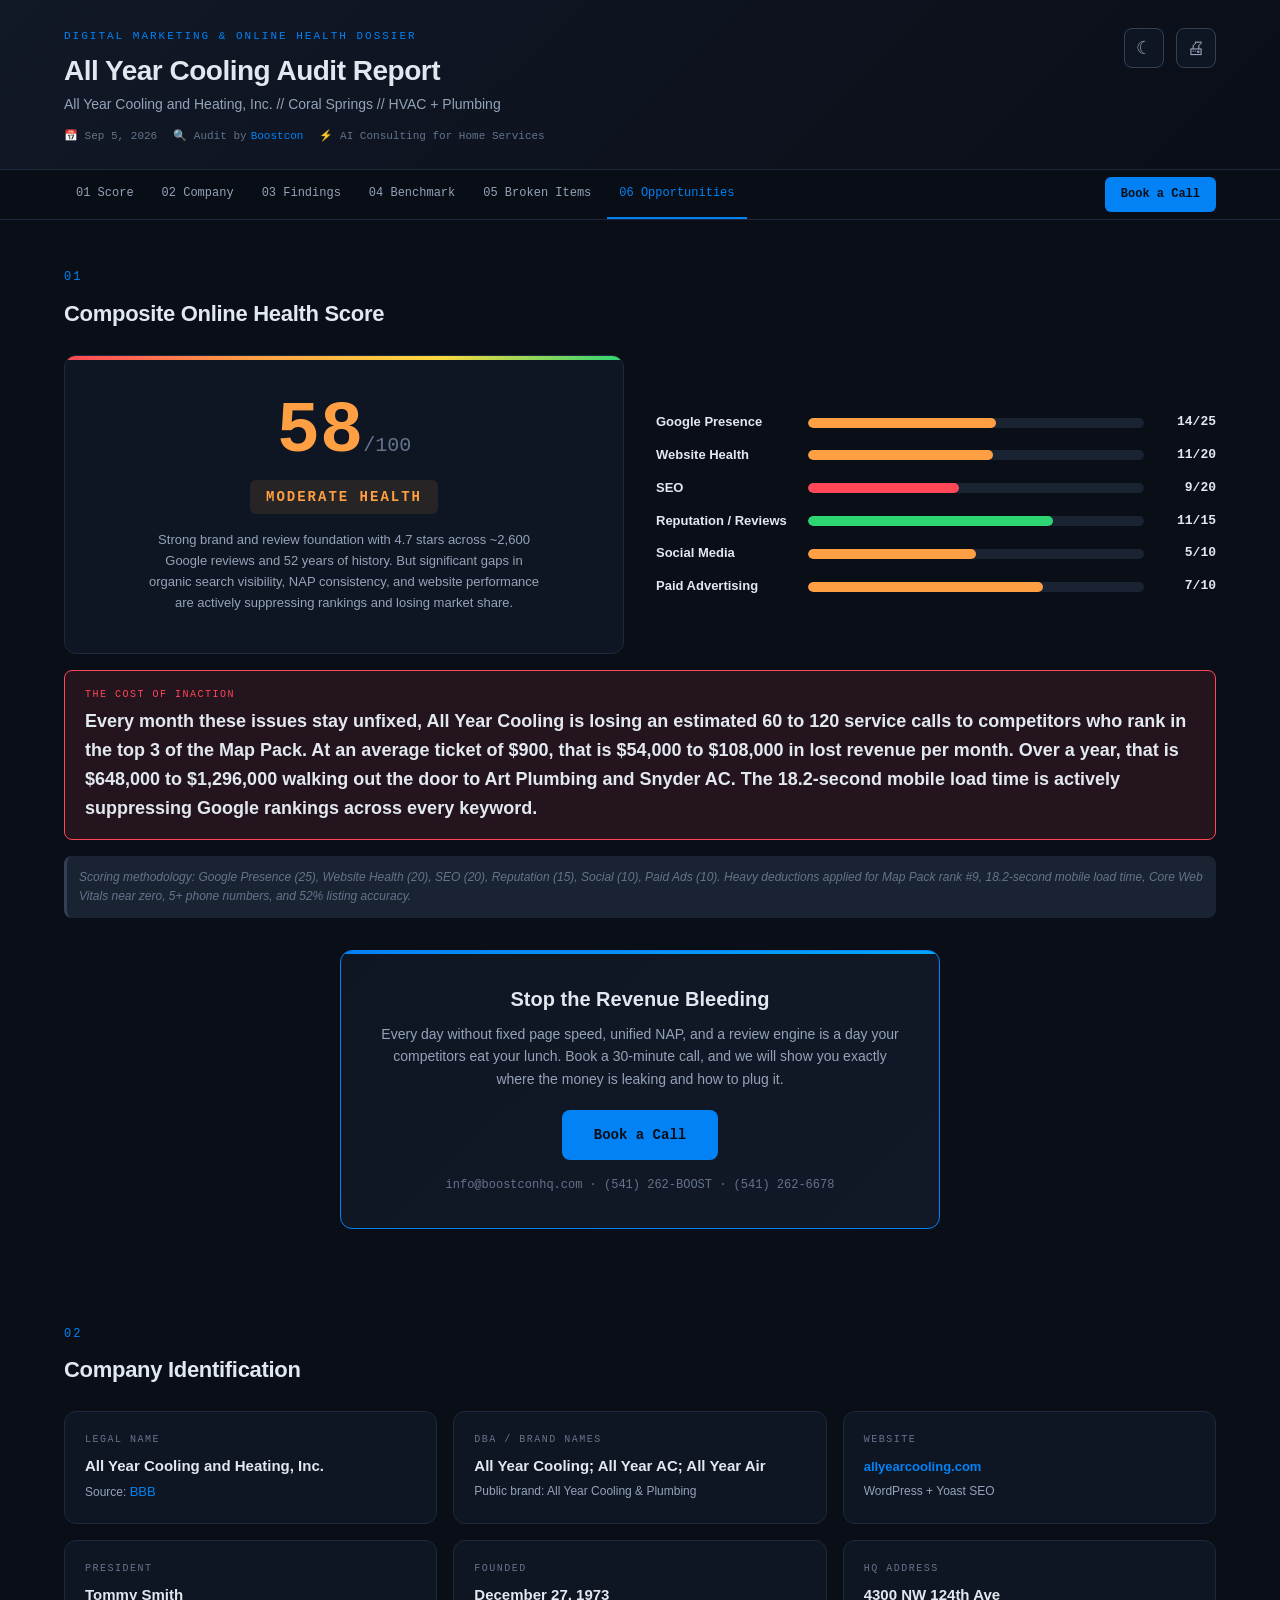
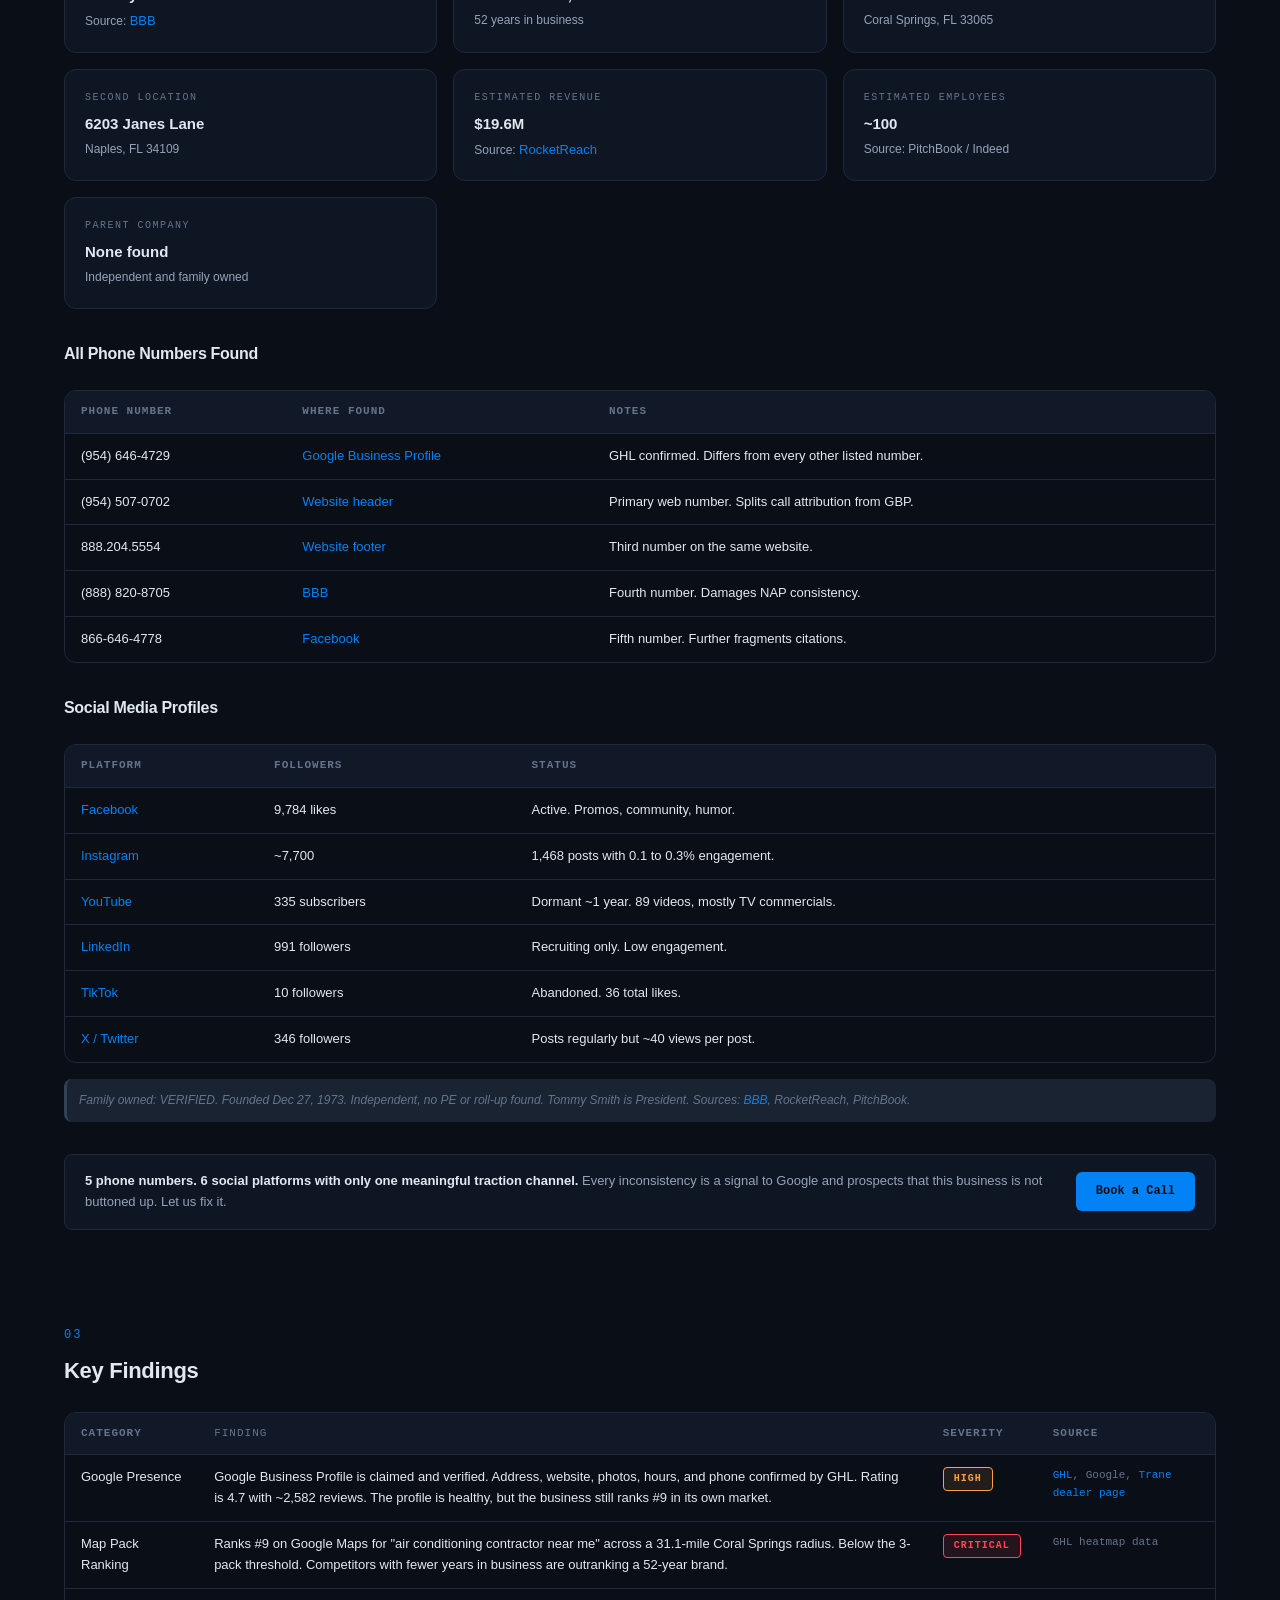
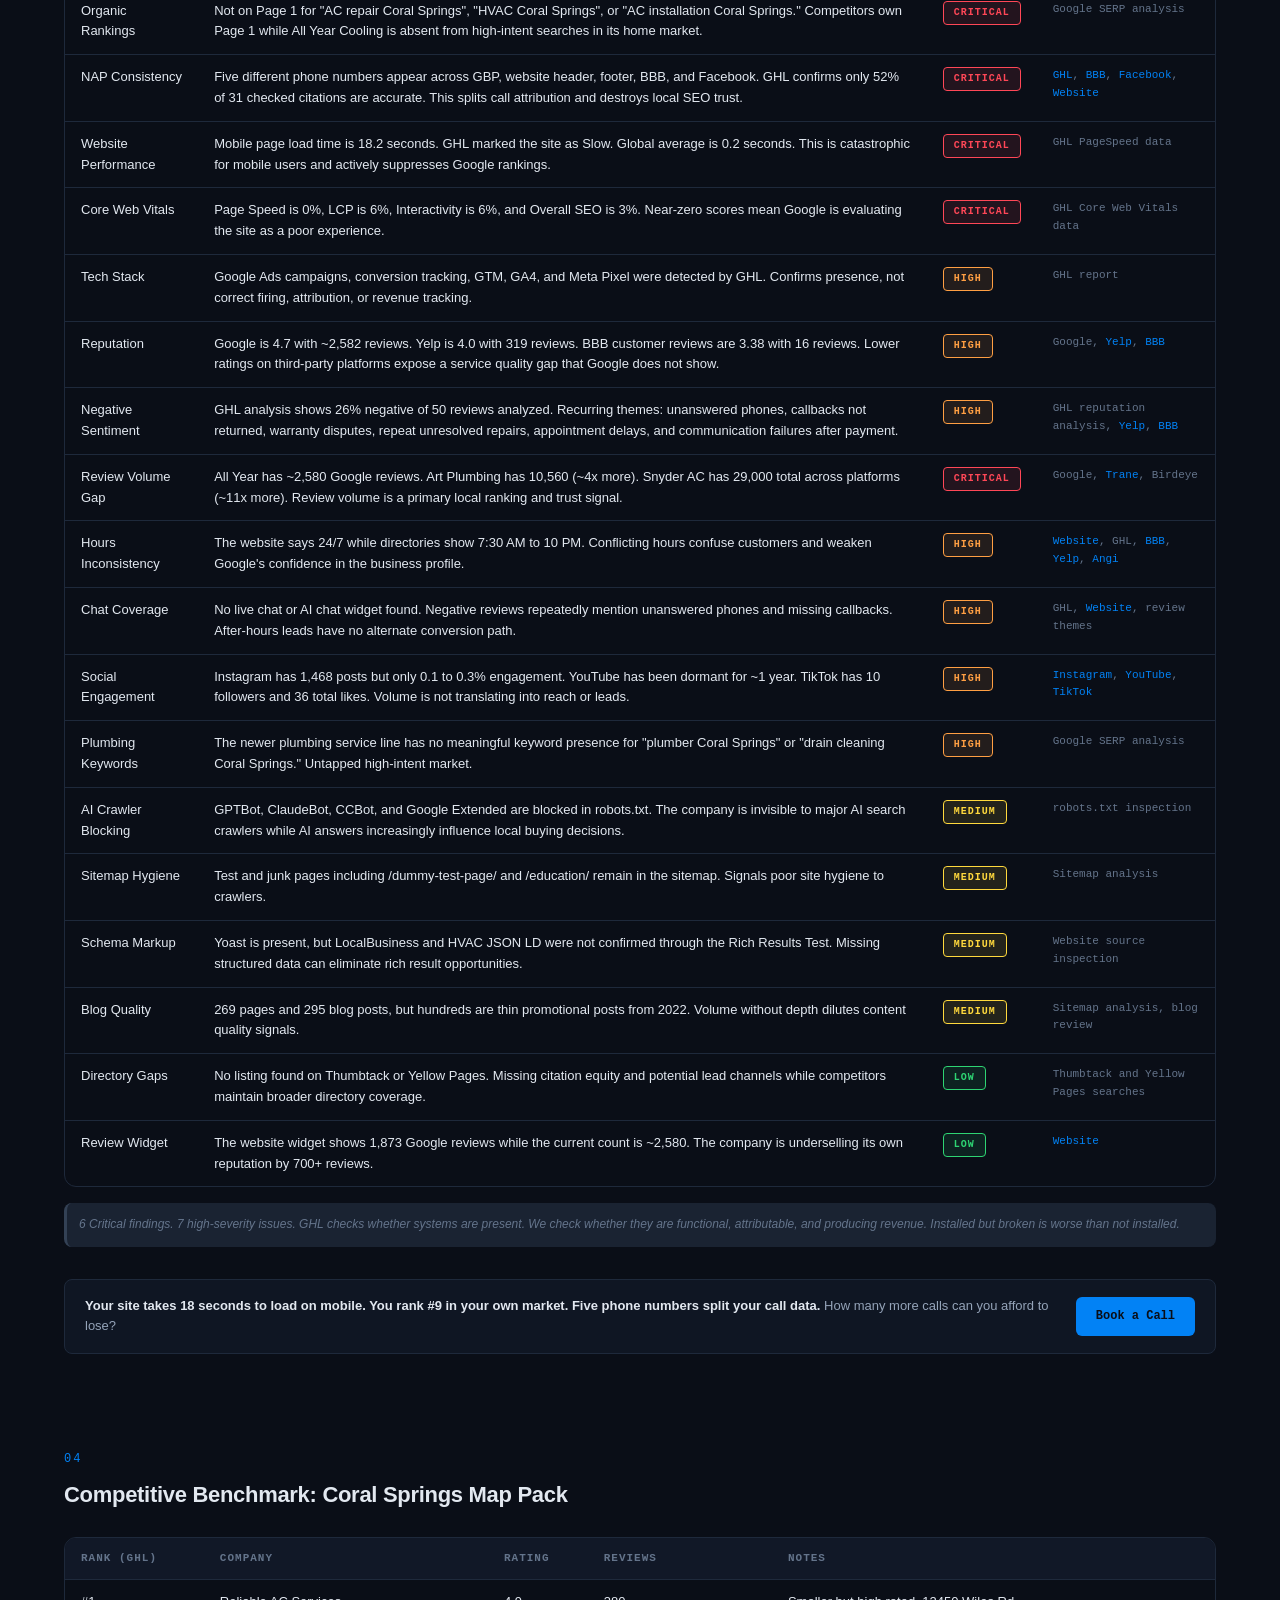
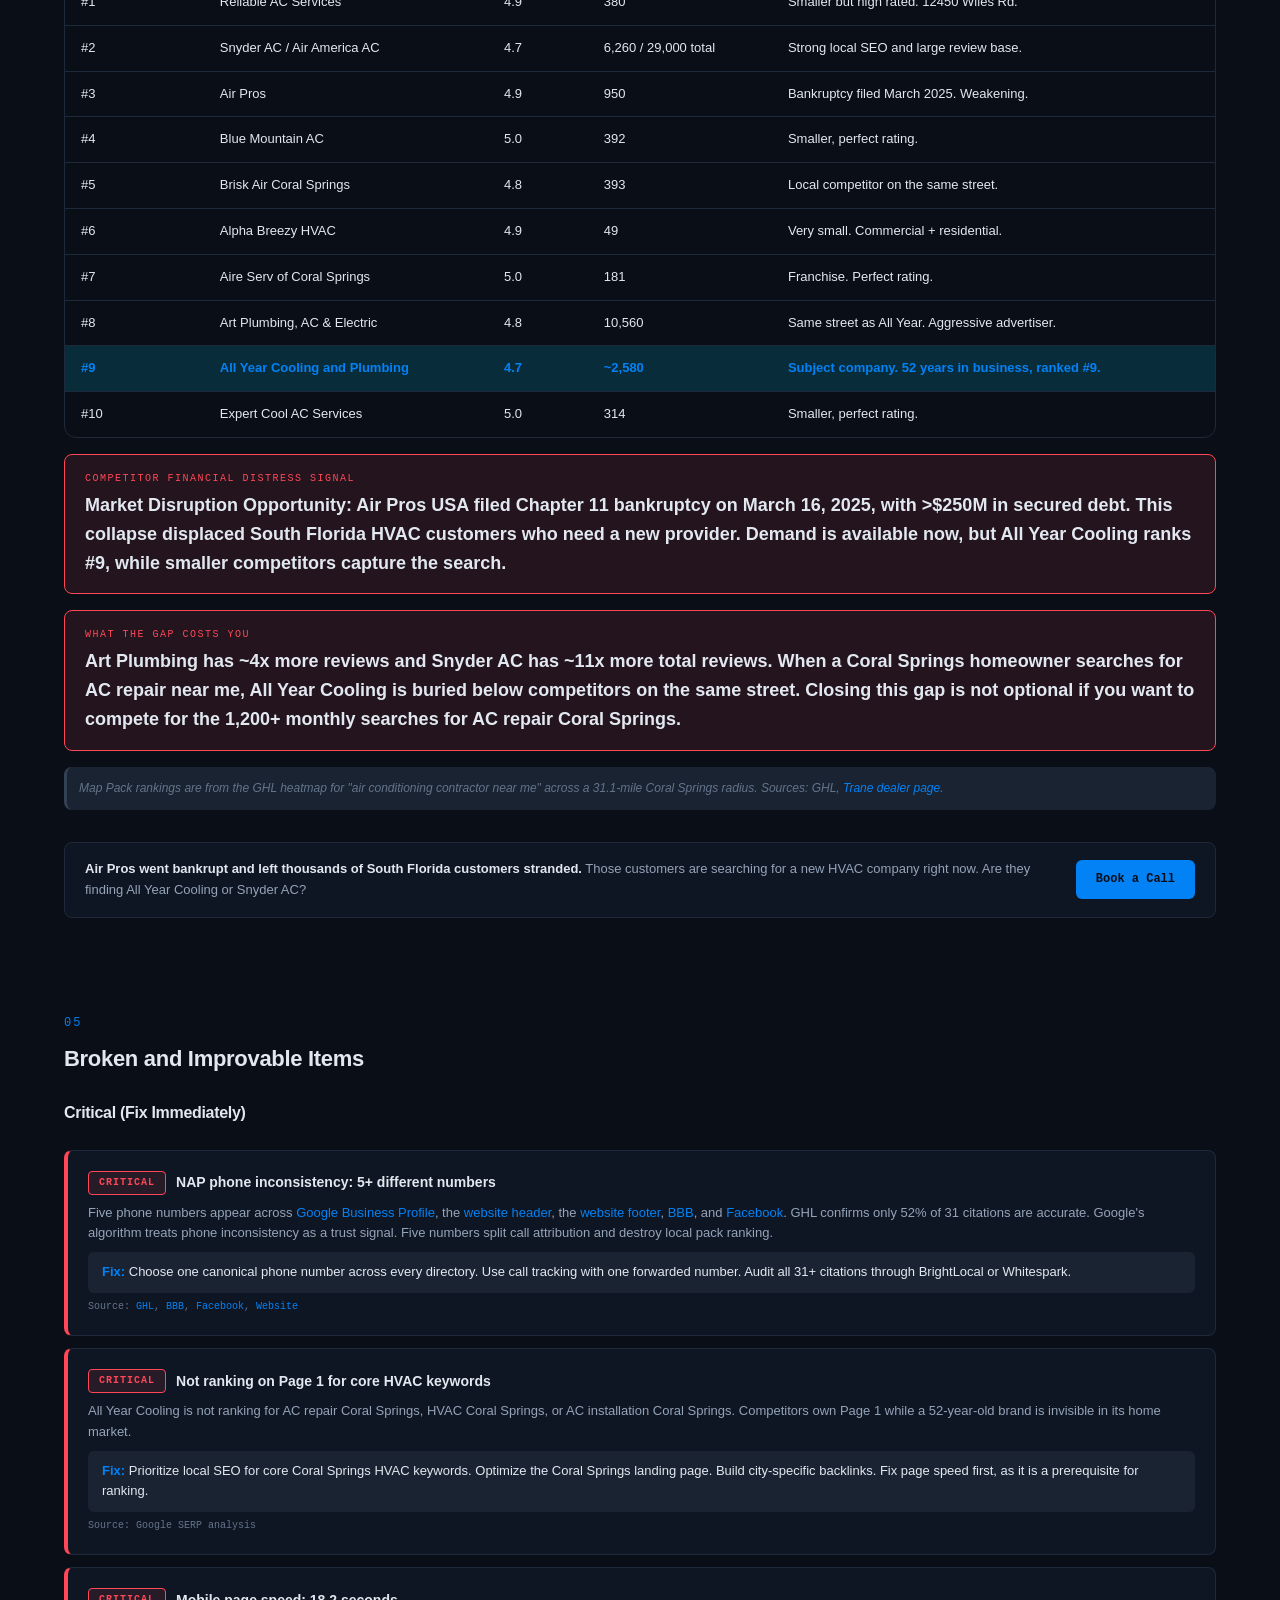
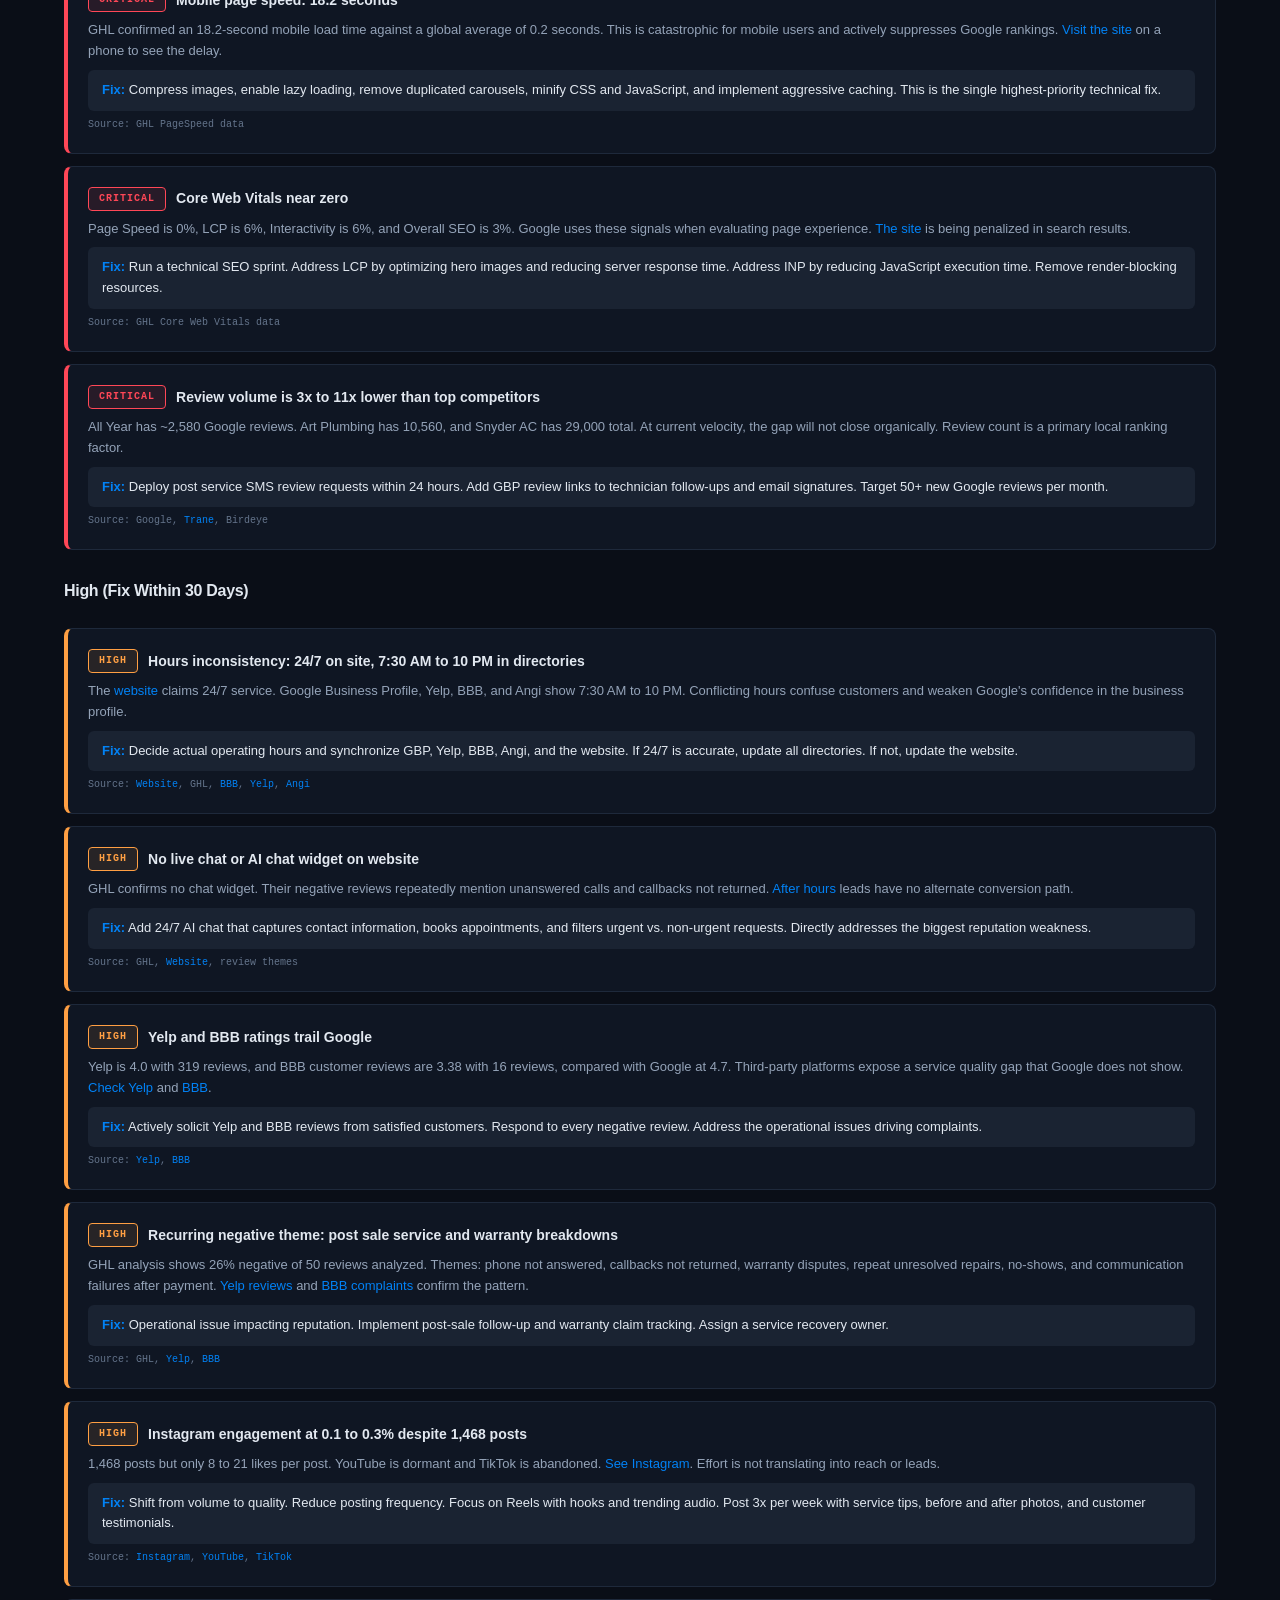
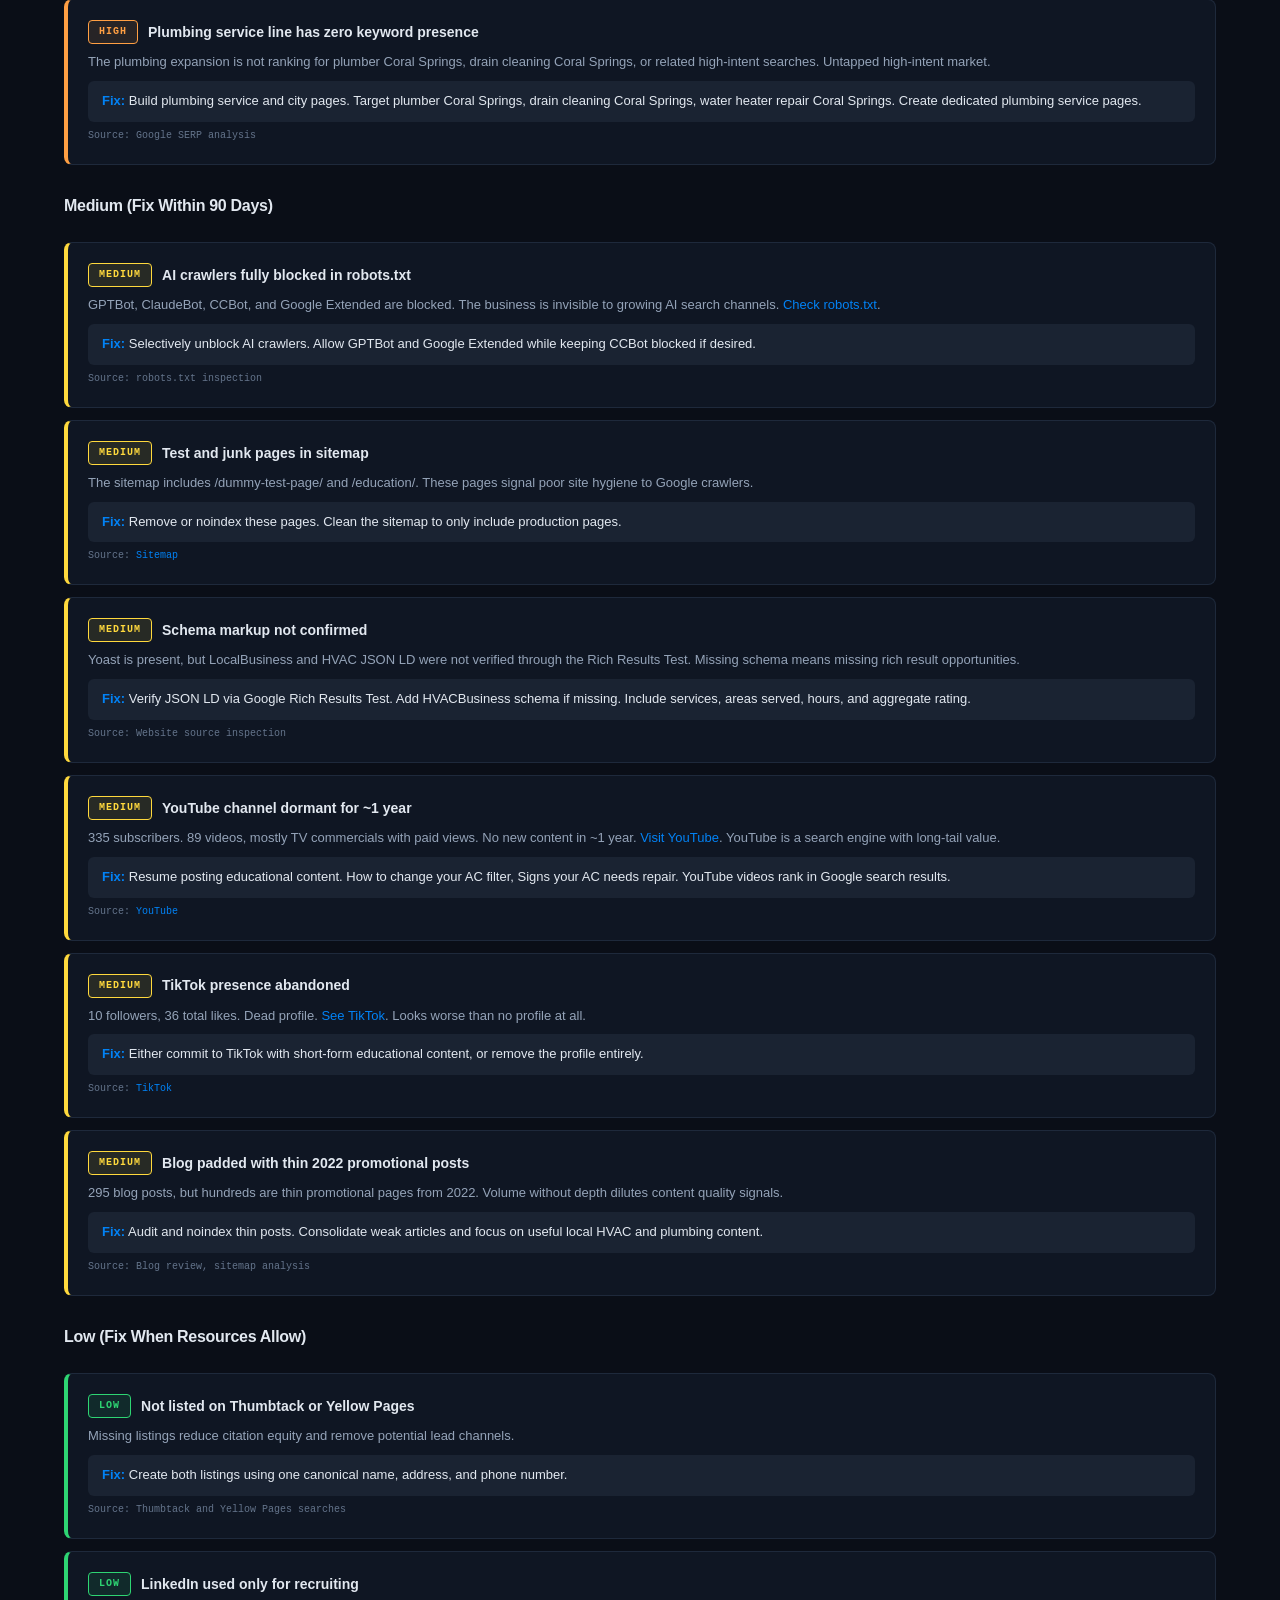
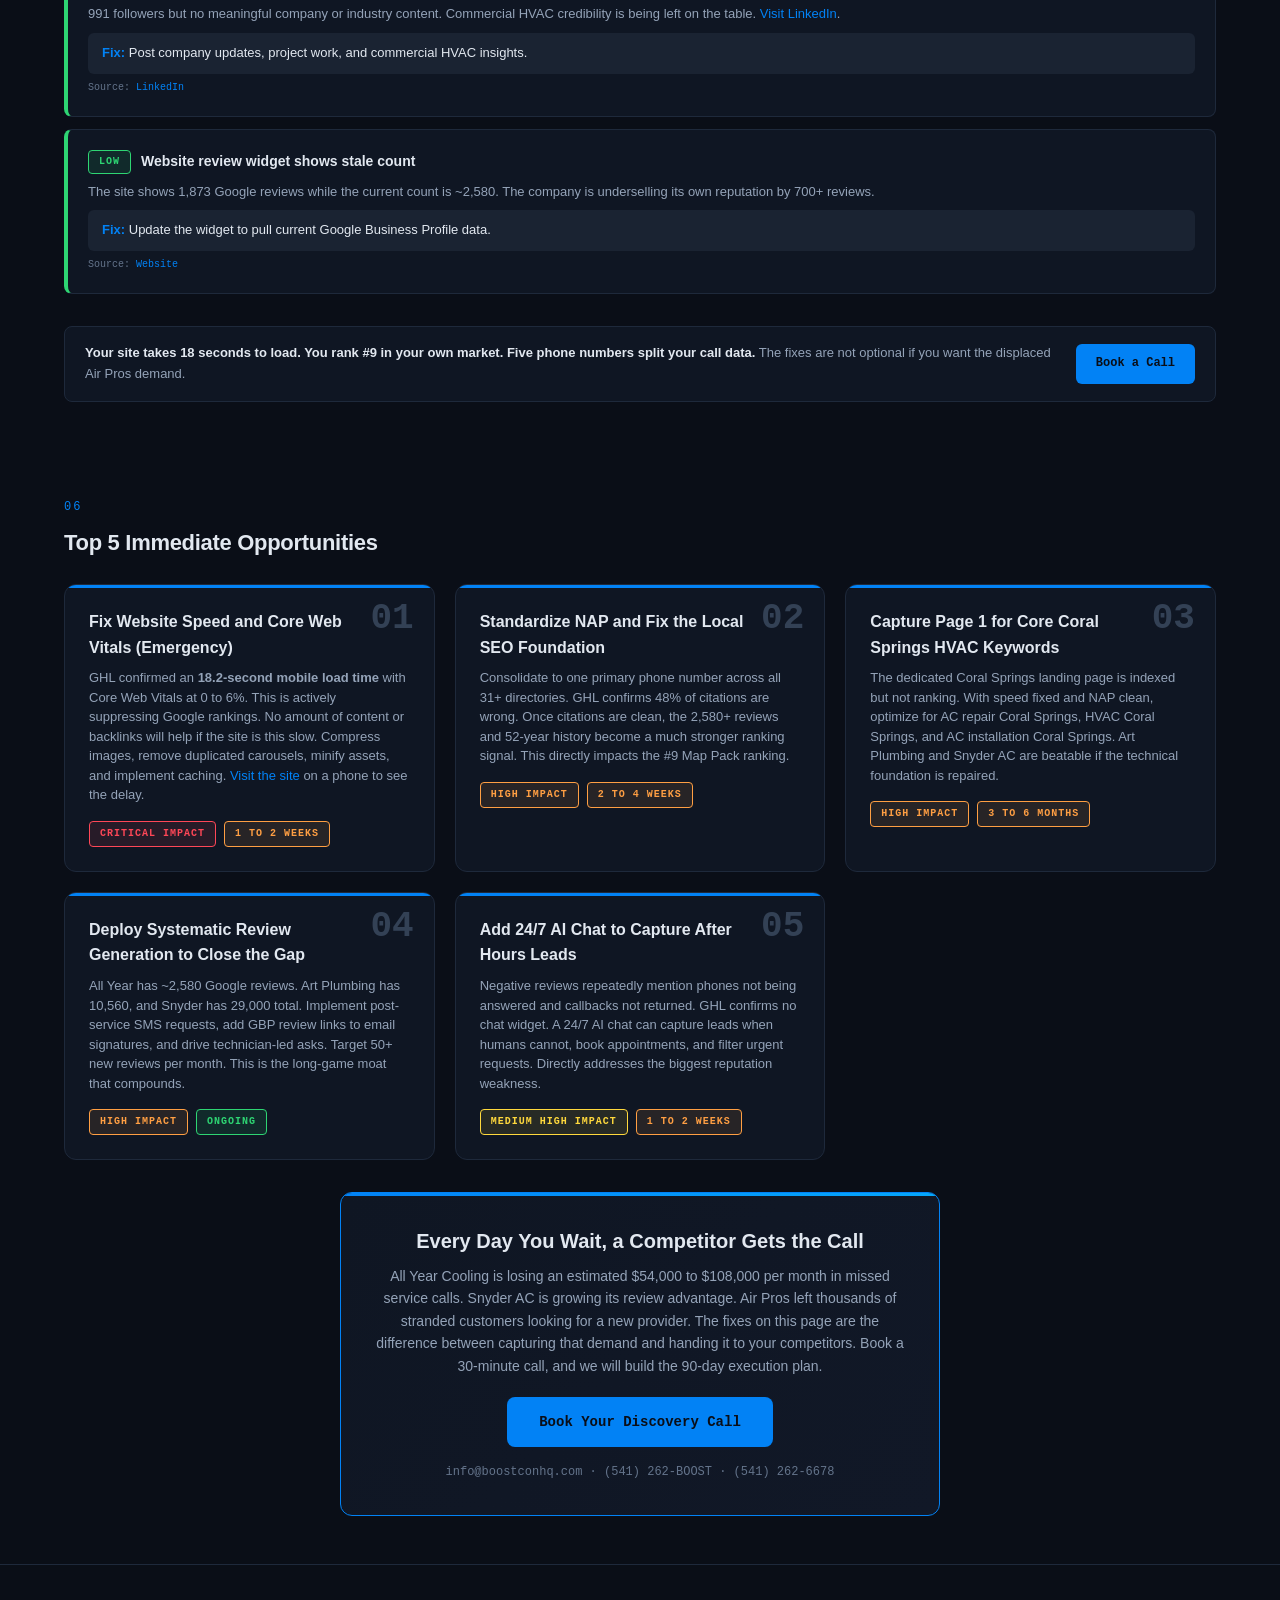
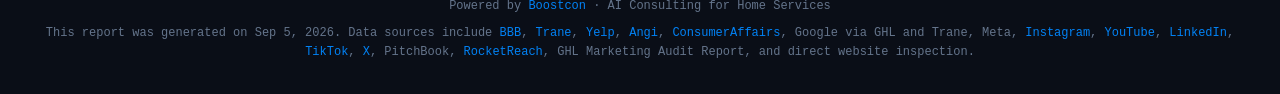
==== allyear/index.html @ 2305e215 "Update index.html" ====
<!DOCTYPE html>
<html lang="en" data-theme="dark">
<head>
<meta charset="UTF-8">
<meta name="viewport" content="width=device-width, initial-scale=1.0">
<title>All Year Cooling Audit Report | Boostcon</title>
<style>
*,*::before,*::after{box-sizing:border-box;margin:0;padding:0}
:root{--mono:'SF Mono','Fira Code','Fira Mono','Roboto Mono',ui-monospace,monospace;--sans:-apple-system,BlinkMacSystemFont,'Segoe UI',Helvetica,Arial,sans-serif;--radius:12px;--transition:0.3s cubic-bezier(0.4,0,0.2,1);}
[data-theme="dark"]{--bg:#0a0e17;--bg2:#111827;--bg3:#1a2332;--text:#e2e8f0;--text2:#94a3b8;--text3:#64748b;--accent:#0282f5;--accent2:#05a7fc;--accent-glow:rgba(0,212,255,0.15);--border:#1e293b;--border2:#334155;--card:#0f1623;--card-hover:#162236;--crit:#ff4757;--high:#ff9f43;--med:#ffd93d;--low:#2ed573;--crit-bg:rgba(255,71,87,0.1);--high-bg:rgba(255,159,67,0.1);--med-bg:rgba(255,217,61,0.1);--low-bg:rgba(46,213,115,0.1);--score:#ff9f43;--score-bg:rgba(255,159,67,0.1);--nav-bg:rgba(10,14,23,0.95);--shadow:0 4px 24px rgba(0,0,0,0.4);}
[data-theme="light"]{--bg:#f8fafc;--bg2:#ffffff;--bg3:#f1f5f9;--text:#1e293b;--text2:#64748b;--text3:#94a3b8;--accent:#0284c7;--accent2:#0ea5e9;--accent-glow:rgba(2,132,199,0.1);--border:#e2e8f0;--border2:#cbd5e1;--card:#ffffff;--card-hover:#f8fafc;--crit:#e11d48;--high:#ea580c;--med:#ca8a04;--low:#16a34a;--crit-bg:rgba(225,29,72,0.08);--high-bg:rgba(234,88,12,0.08);--med-bg:rgba(202,138,4,0.08);--low-bg:rgba(22,163,74,0.08);--score:#ea580c;--score-bg:rgba(234,88,12,0.08);--nav-bg:rgba(248,250,252,0.95);--shadow:0 4px 24px rgba(0,0,0,0.08);}
html{scroll-behavior:smooth;scroll-padding-top:70px}
body{font-family:var(--sans);background:var(--bg);color:var(--text);line-height:1.6;transition:background var(--transition),color var(--transition)}
a{color:var(--accent);text-decoration:none}a:hover{text-decoration:underline}
a[target="_blank"]{position:relative}

.header{background:linear-gradient(135deg,var(--bg2),var(--bg));border-bottom:1px solid var(--border);padding:0;position:relative;overflow:hidden}
.header-inner{max-width:1200px;margin:0 auto;padding:28px 24px 0;display:flex;justify-content:space-between;align-items:flex-start;gap:20px}
.header-left{flex:1;min-width:0}
.header-tag{font-family:var(--mono);font-size:11px;color:var(--accent);letter-spacing:2px;text-transform:uppercase;margin-bottom:8px}
.header-title{font-size:28px;font-weight:700;letter-spacing:-0.5px;line-height:1.2}
.header-sub{font-size:14px;color:var(--text2);margin-top:6px}
.header-right{display:flex;align-items:center;gap:12px;flex-shrink:0}
.icon-btn{background:var(--card);border:1px solid var(--border2);border-radius:8px;width:40px;height:40px;display:flex;align-items:center;justify-content:center;cursor:pointer;color:var(--text2);font-size:18px;transition:all var(--transition);flex-shrink:0}
.icon-btn:hover{background:var(--card-hover);color:var(--accent);border-color:var(--accent)}
.header-meta{max-width:1200px;margin:0 auto;padding:12px 24px 24px;font-family:var(--mono);font-size:11px;color:var(--text3);display:flex;gap:16px;flex-wrap:wrap}
.header-meta span{display:flex;align-items:center;gap:4px}
.nav{position:sticky;top:0;z-index:100;background:var(--nav-bg);backdrop-filter:blur(12px);border-bottom:1px solid var(--border)}
.nav-inner{max-width:1200px;margin:0 auto;display:flex;align-items:center;gap:4px;padding:0 24px;overflow-x:auto;scrollbar-width:none}
.nav-inner::-webkit-scrollbar{display:none}
.nav-link{font-family:var(--mono);font-size:12px;color:var(--text2);padding:14px 12px;white-space:nowrap;border-bottom:2px solid transparent;transition:all var(--transition)}
.nav-link:hover,.nav-link.active{color:var(--accent);text-decoration:none;border-bottom-color:var(--accent)}
.nav-cta{margin-left:auto;background:var(--accent);color:var(--bg);font-family:var(--mono);font-size:12px;font-weight:700;padding:8px 16px;border-radius:6px;white-space:nowrap;transition:all var(--transition)}
.nav-cta:hover{opacity:0.85;text-decoration:none;color:var(--bg)}
.hamburger{display:none;background:none;border:none;color:var(--text2);font-size:22px;cursor:pointer;padding:14px 16px;position:sticky;top:0;z-index:101}
.mobile-menu{display:none;position:absolute;top:100%;left:0;right:0;background:var(--nav-bg);backdrop-filter:blur(12px);border-bottom:1px solid var(--border);box-shadow:var(--shadow);padding:16px 24px;z-index:99}
.mobile-menu.open{display:flex;flex-direction:column;gap:4px}
.mobile-menu .nav-link{border-bottom:none;padding:12px 0;font-size:14px}.mobile-menu .nav-link.active{color:var(--accent);font-weight:600}
.mobile-menu .nav-cta{margin-left:0;margin-top:8px;text-align:center}
.section{max-width:1200px;margin:0 auto;padding:48px 24px}
.section-num{font-family:var(--mono);font-size:12px;color:var(--accent);letter-spacing:2px;text-transform:uppercase;margin-bottom:8px}
.section-title{font-size:22px;font-weight:700;margin-bottom:24px;letter-spacing:-0.3px}
.score-wrap{display:grid;grid-template-columns:1fr 1fr;gap:32px;align-items:center}
@media(max-width:768px){.score-wrap{grid-template-columns:1fr}}
.score-big{display:flex;flex-direction:column;align-items:center;justify-content:center;text-align:center;background:var(--card);border:1px solid var(--border);border-radius:var(--radius);padding:40px 24px;position:relative;overflow:hidden}
.score-big::before{content:'';position:absolute;top:0;left:0;right:0;height:4px;background:linear-gradient(90deg,var(--crit),var(--high),var(--med),var(--low))}
.score-number{font-family:var(--mono);font-size:72px;font-weight:800;line-height:1;color:var(--score)}
.score-out-of{font-family:var(--mono);font-size:20px;color:var(--text3)}
.score-verdict{font-family:var(--mono);font-size:14px;font-weight:700;text-transform:uppercase;letter-spacing:2px;color:var(--score);margin-top:12px;padding:6px 16px;background:var(--score-bg);border-radius:6px}
.score-desc{font-size:13px;color:var(--text2);margin-top:16px;max-width:400px}
.score-breakdown{display:flex;flex-direction:column;gap:12px}
.score-row{display:flex;align-items:center;gap:12px}
.score-label{font-size:13px;font-weight:600;min-width:140px}
.score-bar-wrap{flex:1;height:10px;background:var(--bg3);border-radius:5px;overflow:hidden;position:relative}
.score-bar{height:100%;border-radius:5px;transition:width 1s cubic-bezier(0.4,0,0.2,1)}
.score-val{font-family:var(--mono);font-size:13px;font-weight:700;min-width:60px;text-align:right}
.cards-grid{display:grid;grid-template-columns:repeat(auto-fill,minmax(280px,1fr));gap:16px}
.data-card{background:var(--card);border:1px solid var(--border);border-radius:var(--radius);padding:20px;transition:all var(--transition)}
.data-card:hover{border-color:var(--border2);background:var(--card-hover)}
.data-card-label{font-family:var(--mono);font-size:10px;color:var(--text3);text-transform:uppercase;letter-spacing:1.5px;margin-bottom:6px}
.data-card-value{font-size:15px;font-weight:600;color:var(--text)}
.data-card-sub{font-size:12px;color:var(--text2);margin-top:4px}
.data-card a{font-size:13px;word-break:break-all}
.table-wrap{overflow-x:auto;border-radius:var(--radius);border:1px solid var(--border)}
table{width:100%;border-collapse:collapse;font-size:13px}
th{background:var(--bg2);font-family:var(--mono);font-size:11px;text-transform:uppercase;letter-spacing:1px;color:var(--text3);text-align:left;padding:12px 16px;border-bottom:1px solid var(--border)}
td{padding:12px 16px;border-bottom:1px solid var(--border);color:var(--text);vertical-align:top}
tr:last-child td{border-bottom:none}tr:hover td{background:var(--card)}
.finding-text{font-weight:500}.finding-source{font-family:var(--mono);font-size:11px;color:var(--text3)}
.badge{font-family:var(--mono);font-size:10px;font-weight:700;text-transform:uppercase;letter-spacing:1px;padding:3px 10px;border-radius:4px;display:inline-block;white-space:nowrap}
.badge-crit{background:var(--crit-bg);color:var(--crit);border:1px solid var(--crit)}
.badge-high{background:var(--high-bg);color:var(--high);border:1px solid var(--high)}
.badge-med{background:var(--med-bg);color:var(--med);border:1px solid var(--med)}
.badge-low{background:var(--low-bg);color:var(--low);border:1px solid var(--low)}
.finding-item{background:var(--card);border:1px solid var(--border);border-left:4px solid var(--border2);border-radius:8px;padding:20px;margin-bottom:12px;transition:all var(--transition)}
.finding-item.crit{border-left-color:var(--crit)}.finding-item.high{border-left-color:var(--high)}
.finding-item.med{border-left-color:var(--med)}.finding-item.low{border-left-color:var(--low)}
.finding-item:hover{background:var(--card-hover)}
.finding-head{display:flex;align-items:center;gap:10px;margin-bottom:8px;flex-wrap:wrap}
.finding-title{font-weight:600;font-size:14px}
.finding-detail{font-size:13px;color:var(--text2);margin-bottom:8px}
.finding-fix{font-size:13px;color:var(--text);background:var(--bg3);border-radius:6px;padding:10px 14px;margin-top:8px}
.finding-fix strong{color:var(--accent)}
.finding-src{font-family:var(--mono);font-size:10px;color:var(--text3);margin-top:6px}
.opp-grid{display:grid;grid-template-columns:repeat(auto-fill,minmax(340px,1fr));gap:20px}
.opp-card{background:var(--card);border:1px solid var(--border);border-radius:var(--radius);padding:24px;position:relative;overflow:hidden;transition:all var(--transition)}
.opp-card:hover{border-color:var(--accent);box-shadow:0 0 24px var(--accent-glow)}
.opp-card::before{content:'';position:absolute;top:0;left:0;right:0;height:3px;background:var(--accent)}
.opp-rank{position:absolute;top:16px;right:20px;font-family:var(--mono);font-size:36px;font-weight:800;color:var(--border2);line-height:1}
.opp-title{font-size:16px;font-weight:700;margin-bottom:8px;padding-right:40px}
.opp-desc{font-size:13px;color:var(--text2);margin-bottom:16px;line-height:1.5}
.opp-meta{display:flex;gap:8px;flex-wrap:wrap}
.opp-tag{font-family:var(--mono);font-size:10px;font-weight:700;text-transform:uppercase;letter-spacing:1px;padding:4px 10px;border-radius:4px}
.cta-large{background:linear-gradient(135deg,var(--card),var(--bg2));border:1px solid var(--accent);border-radius:var(--radius);padding:32px;margin:0 auto;max-width:600px;text-align:center;position:relative;overflow:hidden}
.cta-large::before{content:'';position:absolute;top:0;left:0;right:0;height:3px;background:linear-gradient(90deg,var(--accent),var(--accent2))}
.cta-title{font-size:20px;font-weight:700;margin-bottom:8px}
.cta-desc{font-size:14px;color:var(--text2);margin-bottom:20px}
.cta-btn{display:inline-block;background:var(--accent);color:var(--bg);font-family:var(--mono);font-size:14px;font-weight:700;padding:14px 32px;border-radius:8px;text-decoration:none;transition:all var(--transition)}
.cta-btn:hover{opacity:0.85;text-decoration:none;color:var(--bg)}
.cta-contact{font-family:var(--mono);font-size:12px;color:var(--text3);margin-top:16px}
.cta-small{background:var(--card);border:1px solid var(--border);border-radius:8px;padding:16px 20px;margin-top:32px;display:flex;align-items:center;justify-content:space-between;gap:16px;flex-wrap:wrap}
.cta-small-text{font-size:13px;color:var(--text2);flex:1;min-width:200px}
.cta-small-text strong{color:var(--text)}
.cta-small-btn{font-family:var(--mono);font-size:12px;font-weight:700;background:var(--accent);color:var(--bg);padding:10px 20px;border-radius:6px;text-decoration:none;white-space:nowrap;transition:all var(--transition)}
.cta-small-btn:hover{opacity:0.85;text-decoration:none;color:var(--bg)}
.footer{border-top:1px solid var(--border);padding:32px 24px;text-align:center}
.footer-text{font-family:var(--mono);font-size:12px;color:var(--text3)}
.footer-text a{color:var(--accent)}
.note{font-size:12px;color:var(--text3);font-style:italic;margin-top:16px;padding:12px;background:var(--bg3);border-radius:8px;border-left:3px solid var(--border2)}
.cost-stat{background:var(--crit-bg);border:1px solid var(--crit);border-radius:8px;padding:16px 20px;margin:16px 0}
.cost-stat-label{font-family:var(--mono);font-size:10px;color:var(--crit);text-transform:uppercase;letter-spacing:1.5px;margin-bottom:4px}
.cost-stat-value{font-size:18px;font-weight:700;color:var(--text)}
@media print{.nav,.icon-btn,.nav-cta,.cta-small,.hamburger,.mobile-menu{display:none!important}body{background:#fff;color:#000}.section{break-inside:avoid;page-break-after:auto}.data-card,.finding-item,.opp-card,.table-wrap,.cta-large{break-inside:avoid}.finding-item a[target="_blank"]::after,.finding-detail a[target="_blank"]::after,.finding-src a[target="_blank"]::after,.finding-text a[target="_blank"]::after,.finding-source a[target="_blank"]::after,.data-table td a[target="_blank"]::after{content:none}}
@media(max-width:640px){.header-inner{flex-direction:row;flex-wrap:wrap;padding:20px 16px 0}.header-right{order:0}.header-title{font-size:22px}.header-meta{padding:12px 16px 20px;font-size:10px}.section{padding:32px 16px}.hamburger{display:block}.nav-inner{display:none}.nav{position:sticky}.score-number{font-size:56px}.cta-small{flex-direction:column;text-align:center}}
</style>
</head>
<body>

<header class="header">
  <div class="header-inner">
    <div class="header-left">
      <div class="header-tag">Digital Marketing &amp; Online Health Dossier</div>
      <div class="header-title">All Year Cooling Audit Report</div>
      <div class="header-sub">All Year Cooling and Heating, Inc. // Coral Springs // HVAC + Plumbing</div>
    </div>
    <div class="header-right">
      <button class="icon-btn" id="themeToggle" title="Toggle theme">&#9790;</button>
      <button class="icon-btn" id="printBtn" title="Print report">&#128424;</button>
    </div>
  </div>
  <div class="header-meta">
    <span>&#128197; Sep 5, 2026</span>
    <span>&#128269; Audit by <a href="https://boostconhq.com/?utm_source=audit_report&utm_medium=web&utm_campaign=allyear" target="_blank">Boostcon</a></span>
    <span>&#9889; AI Consulting for Home Services</span>
  </div>
</header>

<nav class="nav" id="mainNav">
  <div class="nav-inner">
    <a href="#score" class="nav-link">01 Score</a>
    <a href="#company" class="nav-link">02 Company</a>
    <a href="#findings" class="nav-link">03 Findings</a>
    <a href="#benchmark" class="nav-link">04 Benchmark</a>
    <a href="#broken" class="nav-link">05 Broken Items</a>
    <a href="#opportunities" class="nav-link">06 Opportunities</a>
    <a href="https://www.boostconhq.com/book?utm_source=audit_report&utm_medium=web&utm_campaign=allyear" class="nav-cta" target="_blank">Book a Call</a>
  </div>
  <button class="hamburger" id="hamburger" title="Menu">&#9776;</button>
  <div class="mobile-menu" id="mobileMenu">
    <a href="#score" class="nav-link">01 Score</a>
    <a href="#company" class="nav-link">02 Company</a>
    <a href="#findings" class="nav-link">03 Findings</a>
    <a href="#benchmark" class="nav-link">04 Benchmark</a>
    <a href="#broken" class="nav-link">05 Broken Items</a>
    <a href="#opportunities" class="nav-link">06 Opportunities</a>
    <a href="https://www.boostconhq.com/book?utm_source=audit_report&utm_medium=web&utm_campaign=allyear" class="nav-cta" target="_blank">Book a Call</a>
  </div>
</nav>

<section class="section" id="score">
  <div class="section-num">01</div>
  <div class="section-title">Composite Online Health Score</div>
  <div class="score-wrap">
    <div class="score-big">
      <div><span class="score-number">58</span><span class="score-out-of">/100</span></div>
      <div class="score-verdict">Moderate Health</div>
      <div class="score-desc">Strong brand and review foundation with 4.7 stars across ~2,600 Google reviews and 52 years of history. But significant gaps in organic search visibility, NAP consistency, and website performance are actively suppressing rankings and losing market share.</div>
    </div>
    <div class="score-breakdown">
      <div class="score-row"><span class="score-label">Google Presence</span><div class="score-bar-wrap"><div class="score-bar" style="width:56%;background:var(--high)"></div></div><span class="score-val">14/25</span></div>
      <div class="score-row"><span class="score-label">Website Health</span><div class="score-bar-wrap"><div class="score-bar" style="width:55%;background:var(--high)"></div></div><span class="score-val">11/20</span></div>
      <div class="score-row"><span class="score-label">SEO</span><div class="score-bar-wrap"><div class="score-bar" style="width:45%;background:var(--crit)"></div></div><span class="score-val">9/20</span></div>
      <div class="score-row"><span class="score-label">Reputation / Reviews</span><div class="score-bar-wrap"><div class="score-bar" style="width:73%;background:var(--low)"></div></div><span class="score-val">11/15</span></div>
      <div class="score-row"><span class="score-label">Social Media</span><div class="score-bar-wrap"><div class="score-bar" style="width:50%;background:var(--high)"></div></div><span class="score-val">5/10</span></div>
      <div class="score-row"><span class="score-label">Paid Advertising</span><div class="score-bar-wrap"><div class="score-bar" style="width:70%;background:var(--high)"></div></div><span class="score-val">7/10</span></div>
    </div>
  </div>

  <div class="cost-stat">
    <div class="cost-stat-label">The Cost of Inaction</div>
    <div class="cost-stat-value">Every month these issues stay unfixed, All Year Cooling is losing an estimated 60 to 120 service calls to competitors who rank in the top 3 of the Map Pack. At an average ticket of $900, that is <strong>$54,000 to $108,000 in lost revenue per month</strong>. Over a year, that is <strong>$648,000 to $1,296,000 walking out the door</strong> to Art Plumbing and Snyder AC. The 18.2-second mobile load time is actively suppressing Google rankings across every keyword.</div>
  </div>

  <div class="note">Scoring methodology: Google Presence (25), Website Health (20), SEO (20), Reputation (15), Social (10), Paid Ads (10). Heavy deductions applied for Map Pack rank #9, 18.2-second mobile load time, Core Web Vitals near zero, 5+ phone numbers, and 52% listing accuracy.</div>

  <div class="cta-large" style="margin-top:32px">
    <div class="cta-title">Stop the Revenue Bleeding</div>
    <div class="cta-desc">Every day without fixed page speed, unified NAP, and a review engine is a day your competitors eat your lunch. Book a 30-minute call, and we will show you exactly where the money is leaking and how to plug it.</div>
    <a href="https://www.boostconhq.com/book?utm_source=audit_report&utm_medium=web&utm_campaign=allyear" class="cta-btn" target="_blank">Book a Call</a>
    <div class="cta-contact">info@boostconhq.com &middot; (541) 262-BOOST &middot; (541) 262-6678</div>
  </div>
</section>

<section class="section" id="company">
  <div class="section-num">02</div>
  <div class="section-title">Company Identification</div>
  <div class="cards-grid">
    <div class="data-card"><div class="data-card-label">Legal Name</div><div class="data-card-value">All Year Cooling and Heating, Inc.</div><div class="data-card-sub">Source: <a href="https://www.bbb.org/us/fl/coral-springs/profile/air-conditioning-contractor/all-year-cooling-and-heating-inc-0633-4003950" target="_blank">BBB</a></div></div>
    <div class="data-card"><div class="data-card-label">DBA / Brand Names</div><div class="data-card-value">All Year Cooling; All Year AC; All Year Air</div><div class="data-card-sub">Public brand: All Year Cooling &amp; Plumbing</div></div>
    <div class="data-card"><div class="data-card-label">Website</div><div class="data-card-value"><a href="https://allyearcooling.com" target="_blank">allyearcooling.com</a></div><div class="data-card-sub">WordPress + Yoast SEO</div></div>
    <div class="data-card"><div class="data-card-label">President</div><div class="data-card-value">Tommy Smith</div><div class="data-card-sub">Source: <a href="https://www.bbb.org/us/fl/coral-springs/profile/air-conditioning-contractor/all-year-cooling-and-heating-inc-0633-4003950" target="_blank">BBB</a></div></div>
    <div class="data-card"><div class="data-card-label">Founded</div><div class="data-card-value">December 27, 1973</div><div class="data-card-sub">52 years in business</div></div>
    <div class="data-card"><div class="data-card-label">HQ Address</div><div class="data-card-value">4300 NW 124th Ave</div><div class="data-card-sub">Coral Springs, FL 33065</div></div>
    <div class="data-card"><div class="data-card-label">Second Location</div><div class="data-card-value">6203 Janes Lane</div><div class="data-card-sub">Naples, FL 34109</div></div>
    <div class="data-card"><div class="data-card-label">Estimated Revenue</div><div class="data-card-value">$19.6M</div><div class="data-card-sub">Source: <a href="https://rocketreach.co/all-year-cooling-profile_b4b9b5d5fb0b61c7" target="_blank">RocketReach</a></div></div>
    <div class="data-card"><div class="data-card-label">Estimated Employees</div><div class="data-card-value">~100</div><div class="data-card-sub">Source: PitchBook / Indeed</div></div>
    <div class="data-card"><div class="data-card-label">Parent Company</div><div class="data-card-value">None found</div><div class="data-card-sub">Independent and family owned</div></div>
  </div>

  <div class="section-title" style="font-size:16px;margin-top:32px">All Phone Numbers Found</div>
  <div class="table-wrap"><table>
    <tr><th>Phone Number</th><th>Where Found</th><th>Notes</th></tr>
    <tr><td>(954) 646-4729</td><td><a href="https://maps.google.com/?q=All+Year+Cooling+4300+NW+124th+Ave+Coral+Springs+FL+33065" target="_blank">Google Business Profile</a></td><td>GHL confirmed. Differs from every other listed number.</td></tr>
    <tr><td>(954) 507-0702</td><td><a href="https://allyearcooling.com" target="_blank">Website header</a></td><td>Primary web number. Splits call attribution from GBP.</td></tr>
    <tr><td>888.204.5554</td><td><a href="https://allyearcooling.com/contact/" target="_blank">Website footer</a></td><td>Third number on the same website.</td></tr>
    <tr><td>(888) 820-8705</td><td><a href="https://www.bbb.org/us/fl/coral-springs/profile/air-conditioning-contractor/all-year-cooling-and-heating-inc-0633-4003950" target="_blank">BBB</a></td><td>Fourth number. Damages NAP consistency.</td></tr>
    <tr><td>866-646-4778</td><td><a href="https://www.facebook.com/AllYearCooling/" target="_blank">Facebook</a></td><td>Fifth number. Further fragments citations.</td></tr>
  </table></div>

  <div class="section-title" style="font-size:16px;margin-top:32px">Social Media Profiles</div>
  <div class="table-wrap"><table>
    <tr><th>Platform</th><th>Followers</th><th>Status</th></tr>
    <tr><td><a href="https://www.facebook.com/AllYearCooling/" target="_blank">Facebook</a></td><td>9,784 likes</td><td>Active. Promos, community, humor.</td></tr>
    <tr><td><a href="https://www.instagram.com/allyearcooling/" target="_blank">Instagram</a></td><td>~7,700</td><td>1,468 posts with 0.1 to 0.3% engagement.</td></tr>
    <tr><td><a href="https://www.youtube.com/@allyearcooling" target="_blank">YouTube</a></td><td>335 subscribers</td><td>Dormant ~1 year. 89 videos, mostly TV commercials.</td></tr>
    <tr><td><a href="https://www.linkedin.com/company/all-year-cooling" target="_blank">LinkedIn</a></td><td>991 followers</td><td>Recruiting only. Low engagement.</td></tr>
    <tr><td><a href="https://www.tiktok.com/@allyearcooling" target="_blank">TikTok</a></td><td>10 followers</td><td>Abandoned. 36 total likes.</td></tr>
    <tr><td><a href="https://x.com/allyearch" target="_blank">X / Twitter</a></td><td>346 followers</td><td>Posts regularly but ~40 views per post.</td></tr>
  </table></div>

  <p class="note">Family owned: VERIFIED. Founded Dec 27, 1973. Independent, no PE or roll-up found. Tommy Smith is President. Sources: <a href="https://www.bbb.org/us/fl/coral-springs/profile/air-conditioning-contractor/all-year-cooling-and-heating-inc-0633-4003950" target="_blank">BBB</a>, RocketReach, PitchBook.</p>

  <div class="cta-small">
    <div class="cta-small-text"><strong>5 phone numbers. 6 social platforms with only one meaningful traction channel.</strong> Every inconsistency is a signal to Google and prospects that this business is not buttoned up. Let us fix it.</div>
    <a href="https://www.boostconhq.com/book?utm_source=audit_report&utm_medium=web&utm_campaign=allyear" class="cta-small-btn" target="_blank">Book a Call</a>
  </div>
</section>

<section class="section" id="findings">
  <div class="section-num">03</div>
  <div class="section-title">Key Findings</div>
  <div class="table-wrap"><table>
    <tr><th>Category</th><th class="finding-text">Finding</th><th>Severity</th><th class="finding-source">Source</th></tr>
    <tr><td>Google Presence</td><td class="finding-text">Google Business Profile is claimed and verified. Address, website, photos, hours, and phone confirmed by GHL. Rating is 4.7 with ~2,582 reviews. The profile is healthy, but the business still ranks #9 in its own market.</td><td><span class="badge badge-high">High</span></td><td class="finding-source"><a href="https://maps.google.com/?q=All+Year+Cooling+4300+NW+124th+Ave+Coral+Springs+FL+33065" target="_blank">GHL</a>, Google, <a href="https://www.trane.com/residential/en/dealers/all-year-cooling-coral-springs-florida-1025082/" target="_blank">Trane dealer page</a></td></tr>
    <tr><td>Map Pack Ranking</td><td class="finding-text">Ranks #9 on Google Maps for "air conditioning contractor near me" across a 31.1-mile Coral Springs radius. Below the 3-pack threshold. Competitors with fewer years in business are outranking a 52-year brand.</td><td><span class="badge badge-crit">Critical</span></td><td class="finding-source">GHL heatmap data</td></tr>
    <tr><td>Organic Rankings</td><td class="finding-text">Not on Page 1 for "AC repair Coral Springs", "HVAC Coral Springs", or "AC installation Coral Springs." Competitors own Page 1 while All Year Cooling is absent from high-intent searches in its home market.</td><td><span class="badge badge-crit">Critical</span></td><td class="finding-source">Google SERP analysis</td></tr>
    <tr><td>NAP Consistency</td><td class="finding-text">Five different phone numbers appear across GBP, website header, footer, BBB, and Facebook. GHL confirms only 52% of 31 checked citations are accurate. This splits call attribution and destroys local SEO trust.</td><td><span class="badge badge-crit">Critical</span></td><td class="finding-source"><a href="https://maps.google.com/?q=All+Year+Cooling+4300+NW+124th+Ave+Coral+Springs+FL+33065" target="_blank">GHL</a>, <a href="https://www.bbb.org/us/fl/coral-springs/profile/air-conditioning-contractor/all-year-cooling-and-heating-inc-0633-4003950" target="_blank">BBB</a>, <a href="https://www.facebook.com/AllYearCooling/" target="_blank">Facebook</a>, <a href="https://allyearcooling.com" target="_blank">Website</a></td></tr>
    <tr><td>Website Performance</td><td class="finding-text">Mobile page load time is 18.2 seconds. GHL marked the site as Slow. Global average is 0.2 seconds. This is catastrophic for mobile users and actively suppresses Google rankings.</td><td><span class="badge badge-crit">Critical</span></td><td class="finding-source">GHL PageSpeed data</td></tr>
    <tr><td>Core Web Vitals</td><td class="finding-text">Page Speed is 0%, LCP is 6%, Interactivity is 6%, and Overall SEO is 3%. Near-zero scores mean Google is evaluating the site as a poor experience.</td><td><span class="badge badge-crit">Critical</span></td><td class="finding-source">GHL Core Web Vitals data</td></tr>
    <tr><td>Tech Stack</td><td class="finding-text">Google Ads campaigns, conversion tracking, GTM, GA4, and Meta Pixel were detected by GHL. Confirms presence, not correct firing, attribution, or revenue tracking.</td><td><span class="badge badge-high">High</span></td><td class="finding-source">GHL report</td></tr>
    <tr><td>Reputation</td><td class="finding-text">Google is 4.7 with ~2,582 reviews. Yelp is 4.0 with 319 reviews. BBB customer reviews are 3.38 with 16 reviews. Lower ratings on third-party platforms expose a service quality gap that Google does not show.</td><td><span class="badge badge-high">High</span></td><td class="finding-source">Google, <a href="https://www.yelp.com/biz/all-year-coral-springs-2" target="_blank">Yelp</a>, <a href="https://www.bbb.org/us/fl/coral-springs/profile/air-conditioning-contractor/all-year-cooling-and-heating-inc-0633-4003950" target="_blank">BBB</a></td></tr>
    <tr><td>Negative Sentiment</td><td class="finding-text">GHL analysis shows 26% negative of 50 reviews analyzed. Recurring themes: unanswered phones, callbacks not returned, warranty disputes, repeat unresolved repairs, appointment delays, and communication failures after payment.</td><td><span class="badge badge-high">High</span></td><td class="finding-source">GHL reputation analysis, <a href="https://www.yelp.com/biz/all-year-coral-springs-2" target="_blank">Yelp</a>, <a href="https://www.bbb.org/us/fl/coral-springs/profile/air-conditioning-contractor/all-year-cooling-and-heating-inc-0633-4003950" target="_blank">BBB</a></td></tr>
    <tr><td>Review Volume Gap</td><td class="finding-text">All Year has ~2,580 Google reviews. Art Plumbing has 10,560 (~4x more). Snyder AC has 29,000 total across platforms (~11x more). Review volume is a primary local ranking and trust signal.</td><td><span class="badge badge-crit">Critical</span></td><td class="finding-source">Google, <a href="https://www.trane.com/residential/en/dealers/all-year-cooling-coral-springs-florida-1025082/" target="_blank">Trane</a>, Birdeye</td></tr>
    <tr><td>Hours Inconsistency</td><td class="finding-text">The website says 24/7 while directories show 7:30 AM to 10 PM. Conflicting hours confuse customers and weaken Google's confidence in the business profile.</td><td><span class="badge badge-high">High</span></td><td class="finding-source"><a href="https://allyearcooling.com" target="_blank">Website</a>, GHL, <a href="https://www.bbb.org/us/fl/coral-springs/profile/air-conditioning-contractor/all-year-cooling-and-heating-inc-0633-4003950" target="_blank">BBB</a>, <a href="https://www.yelp.com/biz/all-year-coral-springs-2" target="_blank">Yelp</a>, <a href="https://www.homeadvisor.com/rated.AllYearCooling.19297135.html" target="_blank">Angi</a></td></tr>
    <tr><td>Chat Coverage</td><td class="finding-text">No live chat or AI chat widget found. Negative reviews repeatedly mention unanswered phones and missing callbacks. After-hours leads have no alternate conversion path.</td><td><span class="badge badge-high">High</span></td><td class="finding-source">GHL, <a href="https://allyearcooling.com" target="_blank">Website</a>, review themes</td></tr>
    <tr><td>Social Engagement</td><td class="finding-text">Instagram has 1,468 posts but only 0.1 to 0.3% engagement. YouTube has been dormant for ~1 year. TikTok has 10 followers and 36 total likes. Volume is not translating into reach or leads.</td><td><span class="badge badge-high">High</span></td><td class="finding-source"><a href="https://www.instagram.com/allyearcooling/" target="_blank">Instagram</a>, <a href="https://www.youtube.com/@allyearcooling" target="_blank">YouTube</a>, <a href="https://www.tiktok.com/@allyearcooling" target="_blank">TikTok</a></td></tr>
    <tr><td>Plumbing Keywords</td><td class="finding-text">The newer plumbing service line has no meaningful keyword presence for "plumber Coral Springs" or "drain cleaning Coral Springs." Untapped high-intent market.</td><td><span class="badge badge-high">High</span></td><td class="finding-source">Google SERP analysis</td></tr>
    <tr><td>AI Crawler Blocking</td><td class="finding-text">GPTBot, ClaudeBot, CCBot, and Google Extended are blocked in robots.txt. The company is invisible to major AI search crawlers while AI answers increasingly influence local buying decisions.</td><td><span class="badge badge-med">Medium</span></td><td class="finding-source">robots.txt inspection</td></tr>
    <tr><td>Sitemap Hygiene</td><td class="finding-text">Test and junk pages including /dummy-test-page/ and /education/ remain in the sitemap. Signals poor site hygiene to crawlers.</td><td><span class="badge badge-med">Medium</span></td><td class="finding-source">Sitemap analysis</td></tr>
    <tr><td>Schema Markup</td><td class="finding-text">Yoast is present, but LocalBusiness and HVAC JSON LD were not confirmed through the Rich Results Test. Missing structured data can eliminate rich result opportunities.</td><td><span class="badge badge-med">Medium</span></td><td class="finding-source">Website source inspection</td></tr>
    <tr><td>Blog Quality</td><td class="finding-text">269 pages and 295 blog posts, but hundreds are thin promotional posts from 2022. Volume without depth dilutes content quality signals.</td><td><span class="badge badge-med">Medium</span></td><td class="finding-source">Sitemap analysis, blog review</td></tr>
    <tr><td>Directory Gaps</td><td class="finding-text">No listing found on Thumbtack or Yellow Pages. Missing citation equity and potential lead channels while competitors maintain broader directory coverage.</td><td><span class="badge badge-low">Low</span></td><td class="finding-source">Thumbtack and Yellow Pages searches</td></tr>
    <tr><td>Review Widget</td><td class="finding-text">The website widget shows 1,873 Google reviews while the current count is ~2,580. The company is underselling its own reputation by 700+ reviews.</td><td><span class="badge badge-low">Low</span></td><td class="finding-source"><a href="https://allyearcooling.com" target="_blank">Website</a></td></tr>
  </table></div>

  <p class="note">6 Critical findings. 7 high-severity issues. GHL checks whether systems are present. We check whether they are functional, attributable, and producing revenue. Installed but broken is worse than not installed.</p>

  <div class="cta-small">
    <div class="cta-small-text"><strong>Your site takes 18 seconds to load on mobile. You rank #9 in your own market. Five phone numbers split your call data.</strong> How many more calls can you afford to lose?</div>
    <a href="https://www.boostconhq.com/book?utm_source=audit_report&utm_medium=web&utm_campaign=allyear" class="cta-small-btn" target="_blank">Book a Call</a>
  </div>
</section>

<section class="section" id="benchmark">
  <div class="section-num">04</div>
  <div class="section-title">Competitive Benchmark: Coral Springs Map Pack</div>
  <div class="table-wrap"><table>
    <tr><th>Rank (GHL)</th><th>Company</th><th>Rating</th><th>Reviews</th><th>Notes</th></tr>
    <tr><td>#1</td><td>Reliable AC Services</td><td>4.9</td><td>380</td><td>Smaller but high rated. 12450 Wiles Rd.</td></tr>
    <tr><td>#2</td><td>Snyder AC / Air America AC</td><td>4.7</td><td>6,260 / 29,000 total</td><td>Strong local SEO and large review base.</td></tr>
    <tr><td>#3</td><td>Air Pros</td><td>4.9</td><td>950</td><td>Bankruptcy filed March 2025. Weakening.</td></tr>
    <tr><td>#4</td><td>Blue Mountain AC</td><td>5.0</td><td>392</td><td>Smaller, perfect rating.</td></tr>
    <tr><td>#5</td><td>Brisk Air Coral Springs</td><td>4.8</td><td>393</td><td>Local competitor on the same street.</td></tr>
    <tr><td>#6</td><td>Alpha Breezy HVAC</td><td>4.9</td><td>49</td><td>Very small. Commercial + residential.</td></tr>
    <tr><td>#7</td><td>Aire Serv of Coral Springs</td><td>5.0</td><td>181</td><td>Franchise. Perfect rating.</td></tr>
    <tr><td>#8</td><td>Art Plumbing, AC &amp; Electric</td><td>4.8</td><td>10,560</td><td>Same street as All Year. Aggressive advertiser.</td></tr>
    <tr style="background:var(--accent-glow)"><td style="color:var(--accent);font-weight:600">#9</td><td style="color:var(--accent);font-weight:600">All Year Cooling and Plumbing</td><td style="color:var(--accent);font-weight:600">4.7</td><td style="color:var(--accent);font-weight:600">~2,580</td><td style="color:var(--accent);font-weight:600">Subject company. 52 years in business, ranked #9.</td></tr>
    <tr><td>#10</td><td>Expert Cool AC Services</td><td>5.0</td><td>314</td><td>Smaller, perfect rating.</td></tr>
  </table></div>

  <div class="cost-stat">
    <div class="cost-stat-label">Competitor Financial Distress Signal</div>
    <div class="cost-stat-value"><strong>Market Disruption Opportunity:</strong> Air Pros USA filed Chapter 11 bankruptcy on March 16, 2025, with >$250M in secured debt. This collapse displaced South Florida HVAC customers who need a new provider. Demand is available now, but All Year Cooling ranks #9, while smaller competitors capture the search.</div>
  </div>

  <div class="cost-stat">
    <div class="cost-stat-label">What the Gap Costs You</div>
    <div class="cost-stat-value">Art Plumbing has ~4x more reviews and Snyder AC has ~11x more total reviews. When a Coral Springs homeowner searches for AC repair near me, All Year Cooling is buried below competitors on the same street. Closing this gap is not optional if you want to compete for the 1,200+ monthly searches for AC repair Coral Springs.</div>
  </div>

  <p class="note">Map Pack rankings are from the GHL heatmap for "air conditioning contractor near me" across a 31.1-mile Coral Springs radius. Sources: GHL, <a href="https://www.trane.com/residential/en/dealers/all-year-cooling-coral-springs-florida-1025082/" target="_blank">Trane dealer page</a>.</p>

  <div class="cta-small">
    <div class="cta-small-text"><strong>Air Pros went bankrupt and left thousands of South Florida customers stranded.</strong> Those customers are searching for a new HVAC company right now. Are they finding All Year Cooling or Snyder AC?</div>
    <a href="https://www.boostconhq.com/book?utm_source=audit_report&utm_medium=web&utm_campaign=allyear" class="cta-small-btn" target="_blank">Book a Call</a>
  </div>
</section>

<section class="section" id="broken">
  <div class="section-num">05</div>
  <div class="section-title">Broken and Improvable Items</div>

  <div class="section-title" style="font-size:16px;margin-top:0">Critical (Fix Immediately)</div>
  <div class="finding-item crit">
    <div class="finding-head"><span class="badge badge-crit">Critical</span><span class="finding-title">NAP phone inconsistency: 5+ different numbers</span></div>
    <div class="finding-detail">Five phone numbers appear across <a href="https://maps.google.com/?q=All+Year+Cooling+4300+NW+124th+Ave+Coral+Springs+FL+33065" target="_blank">Google Business Profile</a>, the <a href="https://allyearcooling.com" target="_blank">website header</a>, the <a href="https://allyearcooling.com/contact/" target="_blank">website footer</a>, <a href="https://www.bbb.org/us/fl/coral-springs/profile/air-conditioning-contractor/all-year-cooling-and-heating-inc-0633-4003950" target="_blank">BBB</a>, and <a href="https://www.facebook.com/AllYearCooling/" target="_blank">Facebook</a>. GHL confirms only 52% of 31 citations are accurate. Google's algorithm treats phone inconsistency as a trust signal. Five numbers split call attribution and destroy local pack ranking.</div>
    <div class="finding-fix"><strong>Fix:</strong> Choose one canonical phone number across every directory. Use call tracking with one forwarded number. Audit all 31+ citations through BrightLocal or Whitespark.</div>
    <div class="finding-src">Source: <a href="https://maps.google.com/?q=All+Year+Cooling+4300+NW+124th+Ave+Coral+Springs+FL+33065" target="_blank">GHL</a>, <a href="https://www.bbb.org/us/fl/coral-springs/profile/air-conditioning-contractor/all-year-cooling-and-heating-inc-0633-4003950" target="_blank">BBB</a>, <a href="https://www.facebook.com/AllYearCooling/" target="_blank">Facebook</a>, <a href="https://allyearcooling.com" target="_blank">Website</a></div>
  </div>

  <div class="finding-item crit">
    <div class="finding-head"><span class="badge badge-crit">Critical</span><span class="finding-title">Not ranking on Page 1 for core HVAC keywords</span></div>
    <div class="finding-detail">All Year Cooling is not ranking for AC repair Coral Springs, HVAC Coral Springs, or AC installation Coral Springs. Competitors own Page 1 while a 52-year-old brand is invisible in its home market.</div>
    <div class="finding-fix"><strong>Fix:</strong> Prioritize local SEO for core Coral Springs HVAC keywords. Optimize the Coral Springs landing page. Build city-specific backlinks. Fix page speed first, as it is a prerequisite for ranking.</div>
    <div class="finding-src">Source: Google SERP analysis</div>
  </div>

  <div class="finding-item crit">
    <div class="finding-head"><span class="badge badge-crit">Critical</span><span class="finding-title">Mobile page speed: 18.2 seconds</span></div>
    <div class="finding-detail">GHL confirmed an 18.2-second mobile load time against a global average of 0.2 seconds. This is catastrophic for mobile users and actively suppresses Google rankings. <a href="https://allyearcooling.com" target="_blank">Visit the site</a> on a phone to see the delay.</div>
    <div class="finding-fix"><strong>Fix:</strong> Compress images, enable lazy loading, remove duplicated carousels, minify CSS and JavaScript, and implement aggressive caching. This is the single highest-priority technical fix.</div>
    <div class="finding-src">Source: GHL PageSpeed data</div>
  </div>

  <div class="finding-item crit">
    <div class="finding-head"><span class="badge badge-crit">Critical</span><span class="finding-title">Core Web Vitals near zero</span></div>
    <div class="finding-detail">Page Speed is 0%, LCP is 6%, Interactivity is 6%, and Overall SEO is 3%. Google uses these signals when evaluating page experience. <a href="https://allyearcooling.com" target="_blank">The site</a> is being penalized in search results.</div>
    <div class="finding-fix"><strong>Fix:</strong> Run a technical SEO sprint. Address LCP by optimizing hero images and reducing server response time. Address INP by reducing JavaScript execution time. Remove render-blocking resources.</div>
    <div class="finding-src">Source: GHL Core Web Vitals data</div>
  </div>

  <div class="finding-item crit">
    <div class="finding-head"><span class="badge badge-crit">Critical</span><span class="finding-title">Review volume is 3x to 11x lower than top competitors</span></div>
    <div class="finding-detail">All Year has ~2,580 Google reviews. Art Plumbing has 10,560, and Snyder AC has 29,000 total. At current velocity, the gap will not close organically. Review count is a primary local ranking factor.</div>
    <div class="finding-fix"><strong>Fix:</strong> Deploy post service SMS review requests within 24 hours. Add GBP review links to technician follow-ups and email signatures. Target 50+ new Google reviews per month.</div>
    <div class="finding-src">Source: Google, <a href="https://www.trane.com/residential/en/dealers/all-year-cooling-coral-springs-florida-1025082/" target="_blank">Trane</a>, Birdeye</div>
  </div>

  <div class="section-title" style="font-size:16px;margin-top:28px">High (Fix Within 30 Days)</div>
  <div class="finding-item high">
    <div class="finding-head"><span class="badge badge-high">High</span><span class="finding-title">Hours inconsistency: 24/7 on site, 7:30 AM to 10 PM in directories</span></div>
    <div class="finding-detail">The <a href="https://allyearcooling.com" target="_blank">website</a> claims 24/7 service. Google Business Profile, Yelp, BBB, and Angi show 7:30 AM to 10 PM. Conflicting hours confuse customers and weaken Google's confidence in the business profile.</div>
    <div class="finding-fix"><strong>Fix:</strong> Decide actual operating hours and synchronize GBP, Yelp, BBB, Angi, and the website. If 24/7 is accurate, update all directories. If not, update the website.</div>
    <div class="finding-src">Source: <a href="https://allyearcooling.com" target="_blank">Website</a>, GHL, <a href="https://www.bbb.org/us/fl/coral-springs/profile/air-conditioning-contractor/all-year-cooling-and-heating-inc-0633-4003950" target="_blank">BBB</a>, <a href="https://www.yelp.com/biz/all-year-coral-springs-2" target="_blank">Yelp</a>, <a href="https://www.homeadvisor.com/rated.AllYearCooling.19297135.html" target="_blank">Angi</a></div>
  </div>

  <div class="finding-item high">
    <div class="finding-head"><span class="badge badge-high">High</span><span class="finding-title">No live chat or AI chat widget on website</span></div>
    <div class="finding-detail">GHL confirms no chat widget. Their negative reviews repeatedly mention unanswered calls and callbacks not returned. <a href="https://allyearcooling.com" target="_blank">After hours</a> leads have no alternate conversion path.</div>
    <div class="finding-fix"><strong>Fix:</strong> Add 24/7 AI chat that captures contact information, books appointments, and filters urgent vs. non-urgent requests. Directly addresses the biggest reputation weakness.</div>
    <div class="finding-src">Source: GHL, <a href="https://allyearcooling.com" target="_blank">Website</a>, review themes</div>
  </div>

  <div class="finding-item high">
    <div class="finding-head"><span class="badge badge-high">High</span><span class="finding-title">Yelp and BBB ratings trail Google</span></div>
    <div class="finding-detail">Yelp is 4.0 with 319 reviews, and BBB customer reviews are 3.38 with 16 reviews, compared with Google at 4.7. Third-party platforms expose a service quality gap that Google does not show. <a href="https://www.yelp.com/biz/all-year-coral-springs-2" target="_blank">Check Yelp</a> and <a href="https://www.bbb.org/us/fl/coral-springs/profile/air-conditioning-contractor/all-year-cooling-and-heating-inc-0633-4003950" target="_blank">BBB</a>.</div>
    <div class="finding-fix"><strong>Fix:</strong> Actively solicit Yelp and BBB reviews from satisfied customers. Respond to every negative review. Address the operational issues driving complaints.</div>
    <div class="finding-src">Source: <a href="https://www.yelp.com/biz/all-year-coral-springs-2" target="_blank">Yelp</a>, <a href="https://www.bbb.org/us/fl/coral-springs/profile/air-conditioning-contractor/all-year-cooling-and-heating-inc-0633-4003950" target="_blank">BBB</a></div>
  </div>

  <div class="finding-item high">
    <div class="finding-head"><span class="badge badge-high">High</span><span class="finding-title">Recurring negative theme: post sale service and warranty breakdowns</span></div>
    <div class="finding-detail">GHL analysis shows 26% negative of 50 reviews analyzed. Themes: phone not answered, callbacks not returned, warranty disputes, repeat unresolved repairs, no-shows, and communication failures after payment. <a href="https://www.yelp.com/biz/all-year-coral-springs-2" target="_blank">Yelp reviews</a> and <a href="https://www.bbb.org/us/fl/coral-springs/profile/air-conditioning-contractor/all-year-cooling-and-heating-inc-0633-4003950" target="_blank">BBB complaints</a> confirm the pattern.</div>
    <div class="finding-fix"><strong>Fix:</strong> Operational issue impacting reputation. Implement post-sale follow-up and warranty claim tracking. Assign a service recovery owner.</div>
    <div class="finding-src">Source: GHL, <a href="https://www.yelp.com/biz/all-year-coral-springs-2" target="_blank">Yelp</a>, <a href="https://www.bbb.org/us/fl/coral-springs/profile/air-conditioning-contractor/all-year-cooling-and-heating-inc-0633-4003950" target="_blank">BBB</a></div>
  </div>

  <div class="finding-item high">
    <div class="finding-head"><span class="badge badge-high">High</span><span class="finding-title">Instagram engagement at 0.1 to 0.3% despite 1,468 posts</span></div>
    <div class="finding-detail">1,468 posts but only 8 to 21 likes per post. YouTube is dormant and TikTok is abandoned. <a href="https://www.instagram.com/allyearcooling/" target="_blank">See Instagram</a>. Effort is not translating into reach or leads.</div>
    <div class="finding-fix"><strong>Fix:</strong> Shift from volume to quality. Reduce posting frequency. Focus on Reels with hooks and trending audio. Post 3x per week with service tips, before and after photos, and customer testimonials.</div>
    <div class="finding-src">Source: <a href="https://www.instagram.com/allyearcooling/" target="_blank">Instagram</a>, <a href="https://www.youtube.com/@allyearcooling" target="_blank">YouTube</a>, <a href="https://www.tiktok.com/@allyearcooling" target="_blank">TikTok</a></div>
  </div>

  <div class="finding-item high">
    <div class="finding-head"><span class="badge badge-high">High</span><span class="finding-title">Plumbing service line has zero keyword presence</span></div>
    <div class="finding-detail">The plumbing expansion is not ranking for plumber Coral Springs, drain cleaning Coral Springs, or related high-intent searches. Untapped high-intent market.</div>
    <div class="finding-fix"><strong>Fix:</strong> Build plumbing service and city pages. Target plumber Coral Springs, drain cleaning Coral Springs, water heater repair Coral Springs. Create dedicated plumbing service pages.</div>
    <div class="finding-src">Source: Google SERP analysis</div>
  </div>

  <div class="section-title" style="font-size:16px;margin-top:28px">Medium (Fix Within 90 Days)</div>
  <div class="finding-item med">
    <div class="finding-head"><span class="badge badge-med">Medium</span><span class="finding-title">AI crawlers fully blocked in robots.txt</span></div>
    <div class="finding-detail">GPTBot, ClaudeBot, CCBot, and Google Extended are blocked. The business is invisible to growing AI search channels. <a href="https://allyearcooling.com/robots.txt" target="_blank">Check robots.txt</a>.</div>
    <div class="finding-fix"><strong>Fix:</strong> Selectively unblock AI crawlers. Allow GPTBot and Google Extended while keeping CCBot blocked if desired.</div>
    <div class="finding-src">Source: robots.txt inspection</div>
  </div>

  <div class="finding-item med">
    <div class="finding-head"><span class="badge badge-med">Medium</span><span class="finding-title">Test and junk pages in sitemap</span></div>
    <div class="finding-detail">The sitemap includes /dummy-test-page/ and /education/. These pages signal poor site hygiene to Google crawlers.</div>
    <div class="finding-fix"><strong>Fix:</strong> Remove or noindex these pages. Clean the sitemap to only include production pages.</div>
    <div class="finding-src">Source: <a href="https://allyearcooling.com/wp-sitemap.xml" target="_blank">Sitemap</a></div>
  </div>

  <div class="finding-item med">
    <div class="finding-head"><span class="badge badge-med">Medium</span><span class="finding-title">Schema markup not confirmed</span></div>
    <div class="finding-detail">Yoast is present, but LocalBusiness and HVAC JSON LD were not verified through the Rich Results Test. Missing schema means missing rich result opportunities.</div>
    <div class="finding-fix"><strong>Fix:</strong> Verify JSON LD via Google Rich Results Test. Add HVACBusiness schema if missing. Include services, areas served, hours, and aggregate rating.</div>
    <div class="finding-src">Source: Website source inspection</div>
  </div>

  <div class="finding-item med">
    <div class="finding-head"><span class="badge badge-med">Medium</span><span class="finding-title">YouTube channel dormant for ~1 year</span></div>
    <div class="finding-detail">335 subscribers. 89 videos, mostly TV commercials with paid views. No new content in ~1 year. <a href="https://www.youtube.com/@allyearcooling" target="_blank">Visit YouTube</a>. YouTube is a search engine with long-tail value.</div>
    <div class="finding-fix"><strong>Fix:</strong> Resume posting educational content. How to change your AC filter, Signs your AC needs repair. YouTube videos rank in Google search results.</div>
    <div class="finding-src">Source: <a href="https://www.youtube.com/@allyearcooling" target="_blank">YouTube</a></div>
  </div>

  <div class="finding-item med">
    <div class="finding-head"><span class="badge badge-med">Medium</span><span class="finding-title">TikTok presence abandoned</span></div>
    <div class="finding-detail">10 followers, 36 total likes. Dead profile. <a href="https://www.tiktok.com/@allyearcooling" target="_blank">See TikTok</a>. Looks worse than no profile at all.</div>
    <div class="finding-fix"><strong>Fix:</strong> Either commit to TikTok with short-form educational content, or remove the profile entirely.</div>
    <div class="finding-src">Source: <a href="https://www.tiktok.com/@allyearcooling" target="_blank">TikTok</a></div>
  </div>

  <div class="finding-item med">
    <div class="finding-head"><span class="badge badge-med">Medium</span><span class="finding-title">Blog padded with thin 2022 promotional posts</span></div>
    <div class="finding-detail">295 blog posts, but hundreds are thin promotional pages from 2022. Volume without depth dilutes content quality signals.</div>
    <div class="finding-fix"><strong>Fix:</strong> Audit and noindex thin posts. Consolidate weak articles and focus on useful local HVAC and plumbing content.</div>
    <div class="finding-src">Source: Blog review, sitemap analysis</div>
  </div>

  <div class="section-title" style="font-size:16px;margin-top:28px">Low (Fix When Resources Allow)</div>
  <div class="finding-item low">
    <div class="finding-head"><span class="badge badge-low">Low</span><span class="finding-title">Not listed on Thumbtack or Yellow Pages</span></div>
    <div class="finding-detail">Missing listings reduce citation equity and remove potential lead channels.</div>
    <div class="finding-fix"><strong>Fix:</strong> Create both listings using one canonical name, address, and phone number.</div>
    <div class="finding-src">Source: Thumbtack and Yellow Pages searches</div>
  </div>

  <div class="finding-item low">
    <div class="finding-head"><span class="badge badge-low">Low</span><span class="finding-title">LinkedIn used only for recruiting</span></div>
    <div class="finding-detail">991 followers but no meaningful company or industry content. Commercial HVAC credibility is being left on the table. <a href="https://www.linkedin.com/company/all-year-cooling" target="_blank">Visit LinkedIn</a>.</div>
    <div class="finding-fix"><strong>Fix:</strong> Post company updates, project work, and commercial HVAC insights.</div>
    <div class="finding-src">Source: <a href="https://www.linkedin.com/company/all-year-cooling" target="_blank">LinkedIn</a></div>
  </div>

  <div class="finding-item low">
    <div class="finding-head"><span class="badge badge-low">Low</span><span class="finding-title">Website review widget shows stale count</span></div>
    <div class="finding-detail">The site shows 1,873 Google reviews while the current count is ~2,580. The company is underselling its own reputation by 700+ reviews.</div>
    <div class="finding-fix"><strong>Fix:</strong> Update the widget to pull current Google Business Profile data.</div>
    <div class="finding-src">Source: <a href="https://allyearcooling.com" target="_blank">Website</a></div>
  </div>

  <div class="cta-small">
    <div class="cta-small-text"><strong>Your site takes 18 seconds to load. You rank #9 in your own market. Five phone numbers split your call data.</strong> The fixes are not optional if you want the displaced Air Pros demand.</div>
    <a href="https://www.boostconhq.com/book?utm_source=audit_report&utm_medium=web&utm_campaign=allyear" class="cta-small-btn" target="_blank">Book a Call</a>
  </div>
</section>

<section class="section" id="opportunities">
  <div class="section-num">06</div>
  <div class="section-title">Top 5 Immediate Opportunities</div>
  <div class="opp-grid">
    <div class="opp-card">
      <div class="opp-rank">01</div>
      <div class="opp-title">Fix Website Speed and Core Web Vitals (Emergency)</div>
      <div class="opp-desc">GHL confirmed an <strong>18.2-second mobile load time</strong> with Core Web Vitals at 0 to 6%. This is actively suppressing Google rankings. No amount of content or backlinks will help if the site is this slow. Compress images, remove duplicated carousels, minify assets, and implement caching. <a href="https://allyearcooling.com" target="_blank">Visit the site</a> on a phone to see the delay.</div>
      <div class="opp-meta"><span class="opp-tag badge-crit">Critical Impact</span><span class="opp-tag badge-high">1 to 2 Weeks</span></div>
    </div>
    <div class="opp-card">
      <div class="opp-rank">02</div>
      <div class="opp-title">Standardize NAP and Fix the Local SEO Foundation</div>
      <div class="opp-desc">Consolidate to one primary phone number across all 31+ directories. GHL confirms 48% of citations are wrong. Once citations are clean, the 2,580+ reviews and 52-year history become a much stronger ranking signal. This directly impacts the #9 Map Pack ranking.</div>
      <div class="opp-meta"><span class="opp-tag badge-high">High Impact</span><span class="opp-tag badge-high">2 to 4 Weeks</span></div>
    </div>
    <div class="opp-card">
      <div class="opp-rank">03</div>
      <div class="opp-title">Capture Page 1 for Core Coral Springs HVAC Keywords</div>
      <div class="opp-desc">The dedicated Coral Springs landing page is indexed but not ranking. With speed fixed and NAP clean, optimize for AC repair Coral Springs, HVAC Coral Springs, and AC installation Coral Springs. Art Plumbing and Snyder AC are beatable if the technical foundation is repaired.</div>
      <div class="opp-meta"><span class="opp-tag badge-high">High Impact</span><span class="opp-tag badge-high">3 to 6 Months</span></div>
    </div>
    <div class="opp-card">
      <div class="opp-rank">04</div>
      <div class="opp-title">Deploy Systematic Review Generation to Close the Gap</div>
      <div class="opp-desc">All Year has ~2,580 Google reviews. Art Plumbing has 10,560, and Snyder has 29,000 total. Implement post-service SMS requests, add GBP review links to email signatures, and drive technician-led asks. Target 50+ new reviews per month. This is the long-game moat that compounds.</div>
      <div class="opp-meta"><span class="opp-tag badge-high">High Impact</span><span class="opp-tag badge-low">Ongoing</span></div>
    </div>
    <div class="opp-card">
      <div class="opp-rank">05</div>
      <div class="opp-title">Add 24/7 AI Chat to Capture After Hours Leads</div>
      <div class="opp-desc">Negative reviews repeatedly mention phones not being answered and callbacks not returned. GHL confirms no chat widget. A 24/7 AI chat can capture leads when humans cannot, book appointments, and filter urgent requests. Directly addresses the biggest reputation weakness.</div>
      <div class="opp-meta"><span class="opp-tag badge-med">Medium High Impact</span><span class="opp-tag badge-high">1 to 2 Weeks</span></div>
    </div>
  </div>

  <div class="cta-large" style="margin-top:32px">
    <div class="cta-title">Every Day You Wait, a Competitor Gets the Call</div>
    <div class="cta-desc">All Year Cooling is losing an estimated $54,000 to $108,000 per month in missed service calls. Snyder AC is growing its review advantage. Air Pros left thousands of stranded customers looking for a new provider. The fixes on this page are the difference between capturing that demand and handing it to your competitors. Book a 30-minute call, and we will build the 90-day execution plan.</div>
    <a href="https://www.boostconhq.com/book?utm_source=audit_report&utm_medium=web&utm_campaign=allyear" class="cta-btn" target="_blank">Book Your Discovery Call</a>
    <div class="cta-contact">info@boostconhq.com &middot; (541) 262-BOOST &middot; (541) 262-6678</div>
  </div>
</section>

<footer class="footer">
  <div class="footer-text">Powered by <a href="https://boostconhq.com/?utm_source=audit_report&utm_medium=web&utm_campaign=allyear" target="_blank">Boostcon</a> &middot; AI Consulting for Home Services</div>
  <div class="footer-text" style="margin-top:8px">This report was generated on Sep 5, 2026. Data sources include <a href="https://www.bbb.org/us/fl/coral-springs/profile/air-conditioning-contractor/all-year-cooling-and-heating-inc-0633-4003950" target="_blank">BBB</a>, <a href="https://www.trane.com/residential/en/dealers/all-year-cooling-coral-springs-florida-1025082/" target="_blank">Trane</a>, <a href="https://www.yelp.com/biz/all-year-coral-springs-2" target="_blank">Yelp</a>, <a href="https://www.homeadvisor.com/rated.AllYearCooling.19297135.html" target="_blank">Angi</a>, <a href="https://www.consumeraffairs.com/homeowners/allyearcooling.html" target="_blank">ConsumerAffairs</a>, Google via GHL and Trane, Meta, <a href="https://www.instagram.com/allyearcooling/" target="_blank">Instagram</a>, <a href="https://www.youtube.com/@allyearcooling" target="_blank">YouTube</a>, <a href="https://www.linkedin.com/company/all-year-cooling" target="_blank">LinkedIn</a>, <a href="https://www.tiktok.com/@allyearcooling" target="_blank">TikTok</a>, <a href="https://x.com/allyearch" target="_blank">X</a>, PitchBook, <a href="https://rocketreach.co/all-year-cooling-profile_b4b9b5d5fb0b61c7" target="_blank">RocketReach</a>, GHL Marketing Audit Report, and direct website inspection.</div>
</footer>

<script>
function toggleTheme(){var t=document.documentElement.getAttribute('data-theme');if(t==='light'){document.documentElement.removeAttribute('data-theme');localStorage.setItem('theme','dark');document.querySelector('.icon-btn').textContent='☾'}else{document.documentElement.setAttribute('data-theme','light');localStorage.setItem('theme','light');document.querySelector('.icon-btn').textContent='☀'}}
document.getElementById('themeToggle').addEventListener('click',toggleTheme);
document.getElementById('printBtn').addEventListener('click',function(){window.print()});
document.getElementById('hamburger').addEventListener('click',function(e){
  e.stopPropagation();
  var menu=document.getElementById('mobileMenu');
  menu.classList.toggle('open');
});
document.addEventListener('click',function(e){
  var menu=document.getElementById('mobileMenu');
  var hamburger=document.getElementById('hamburger');
  if(menu.classList.contains('open') && !menu.contains(e.target) && e.target!==hamburger){
    menu.classList.remove('open');
  }
});
document.querySelectorAll('.mobile-menu .nav-link').forEach(function(link){
  link.addEventListener('click',function(){
    document.getElementById('mobileMenu').classList.remove('open');
  });
});
(function(){var t=localStorage.getItem('theme');if(t==='light'){document.documentElement.setAttribute('data-theme','light');document.querySelector('.icon-btn').textContent='☀'}})();
(function(){
  var sections=['score','company','findings','benchmark','broken','opportunities'];
  var navLinks=document.querySelectorAll('.nav-link');
  function updateActive(){
    var current='';
    var scrollPos=window.scrollY+100;
    for(var i=0;i<sections.length;i++){
      var section=document.getElementById(sections[i]);
      if(section&&section.offsetTop<=scrollPos){current=sections[i]}
    }
    if(current){
      for(var i=0;i<navLinks.length;i++){
        navLinks[i].classList.remove('active');
        if(navLinks[i].getAttribute('href')==='#'+current){
          navLinks[i].classList.add('active');
        }
      }
    }
  }
  window.addEventListener('scroll',updateActive);
  updateActive();
})();
</script>
</body>
</html>
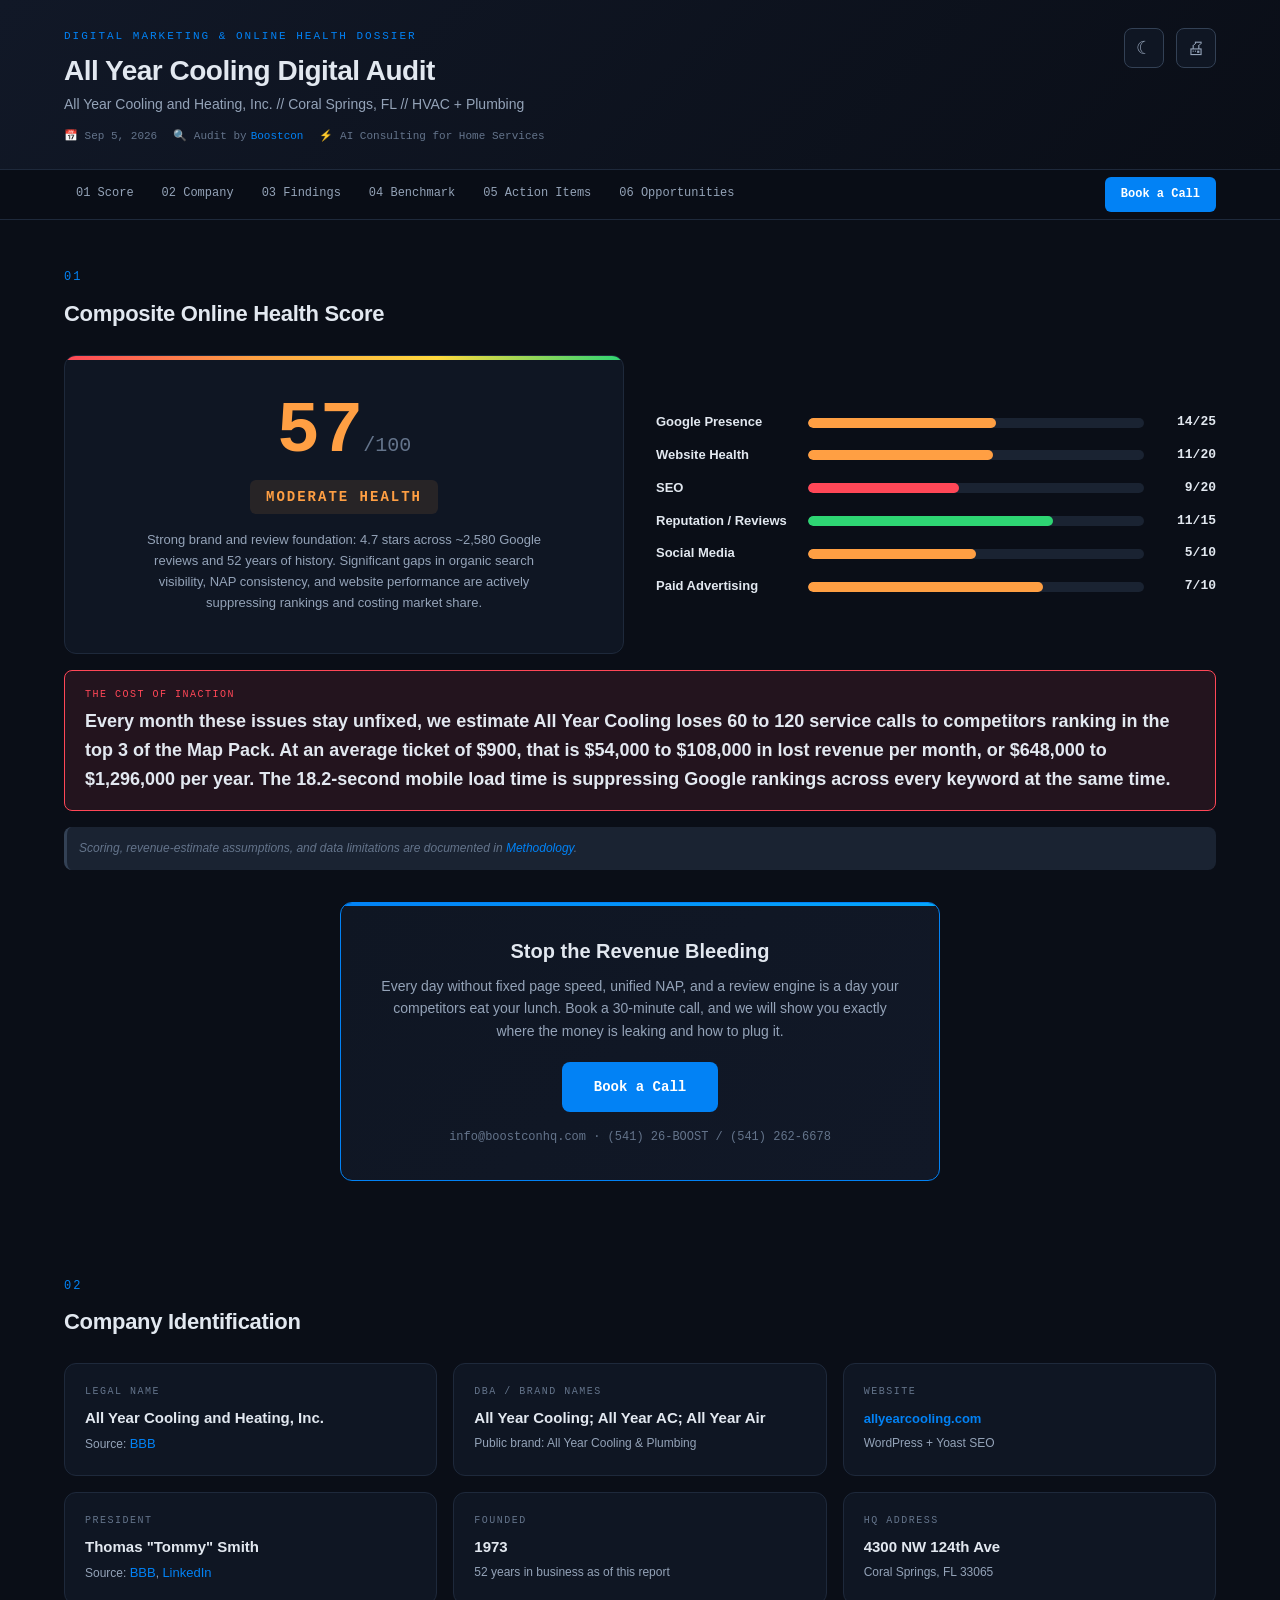
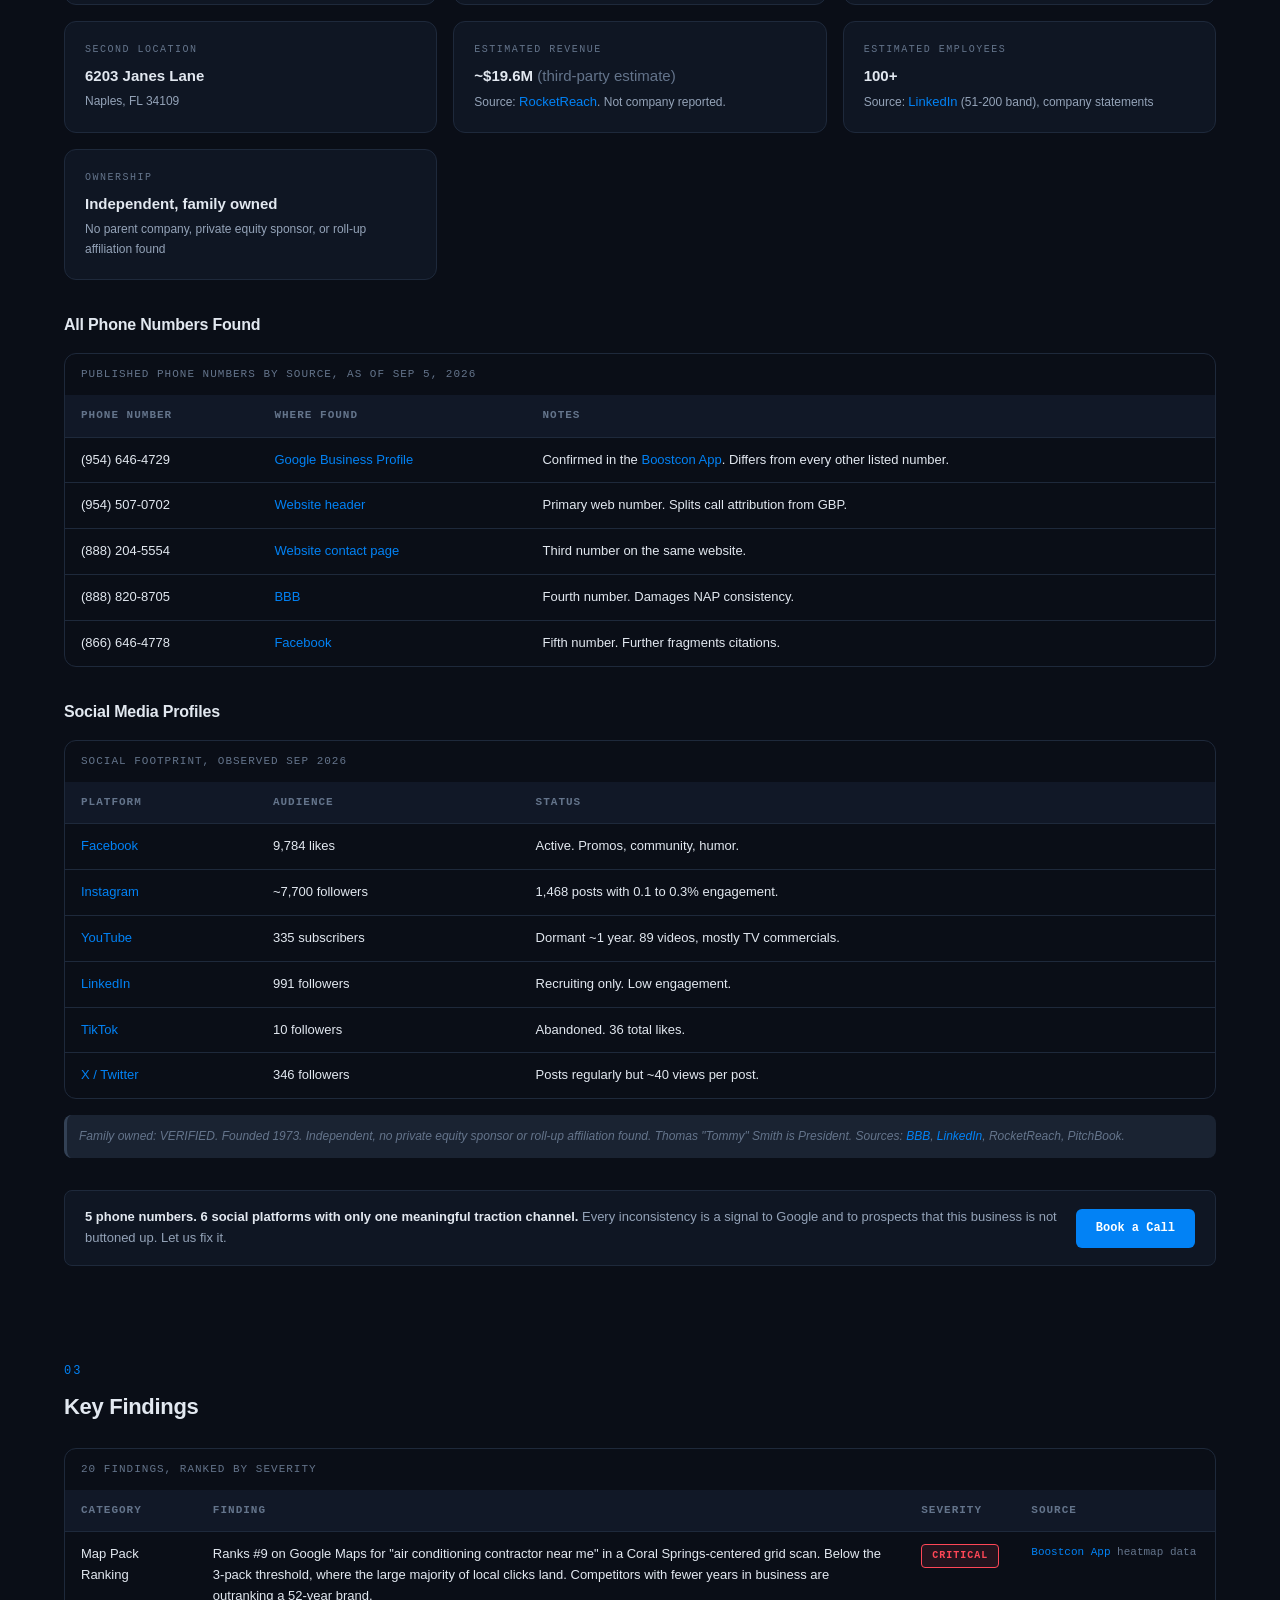
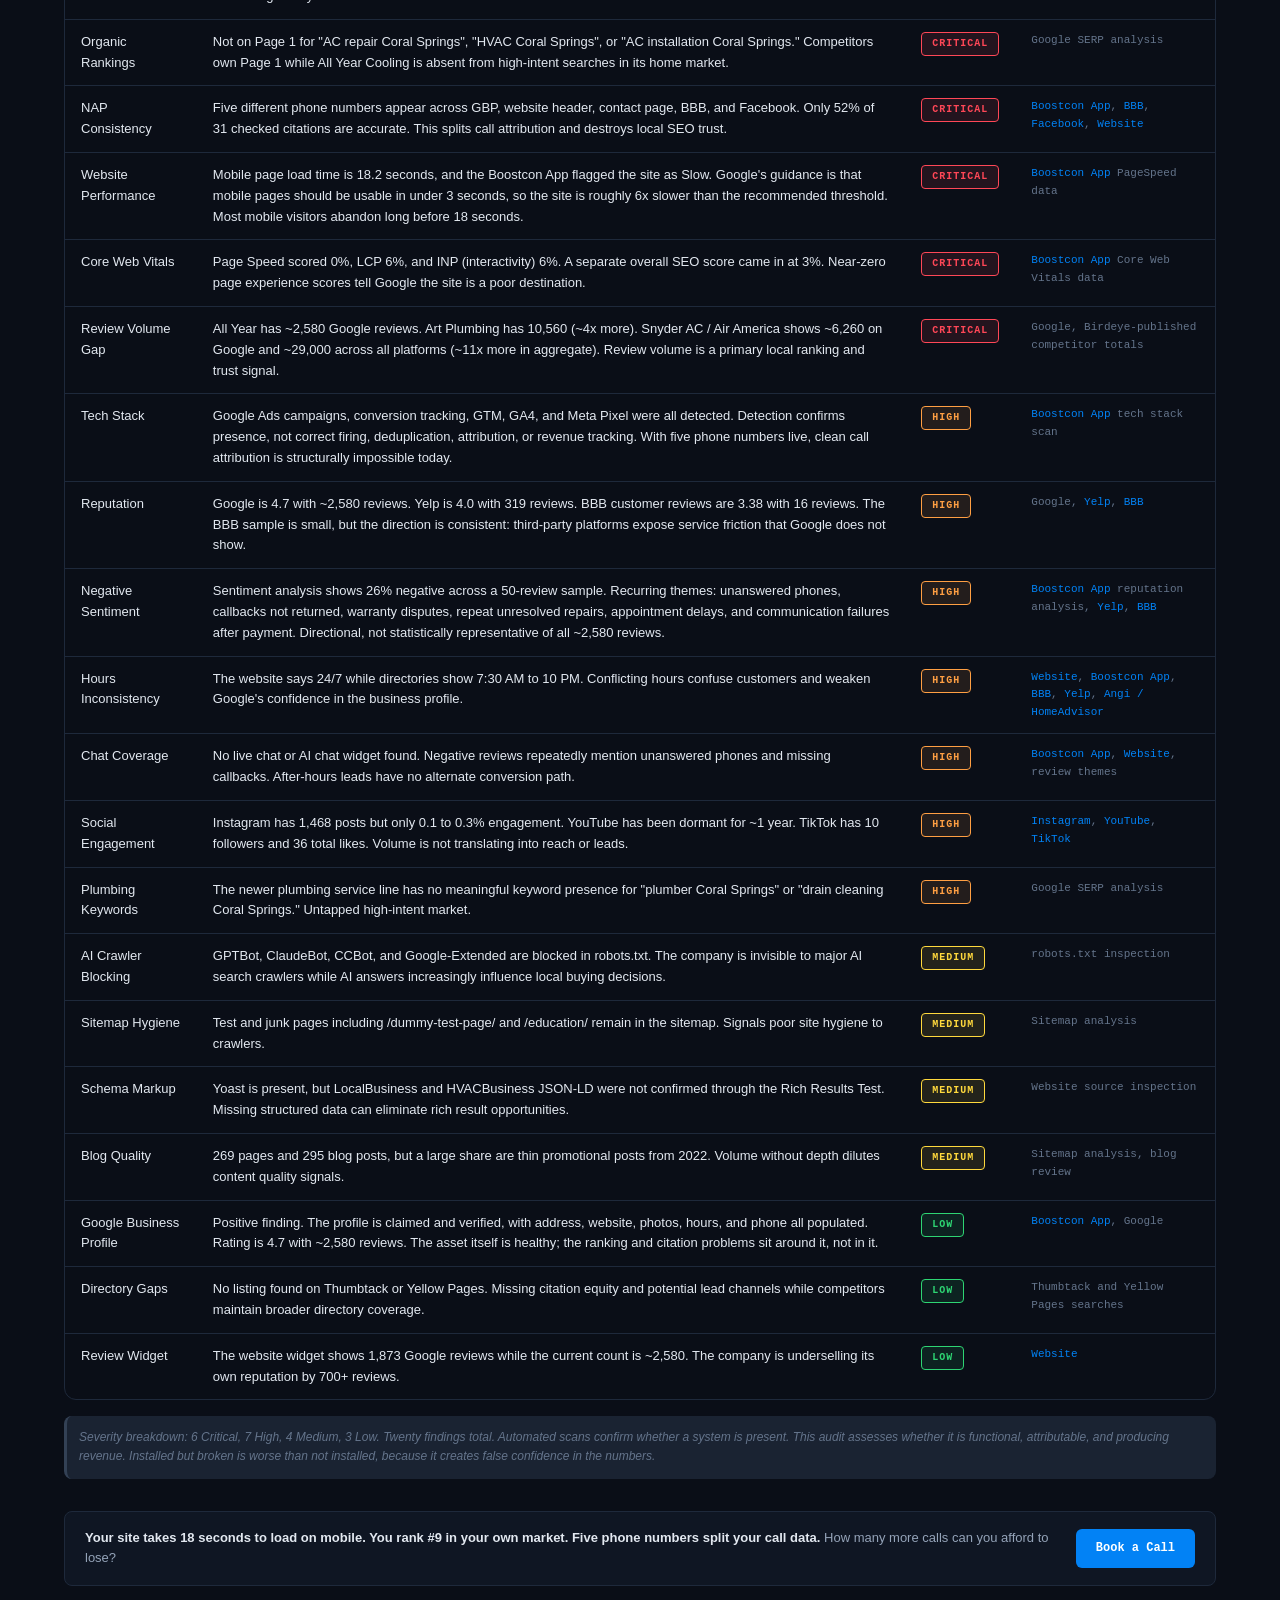
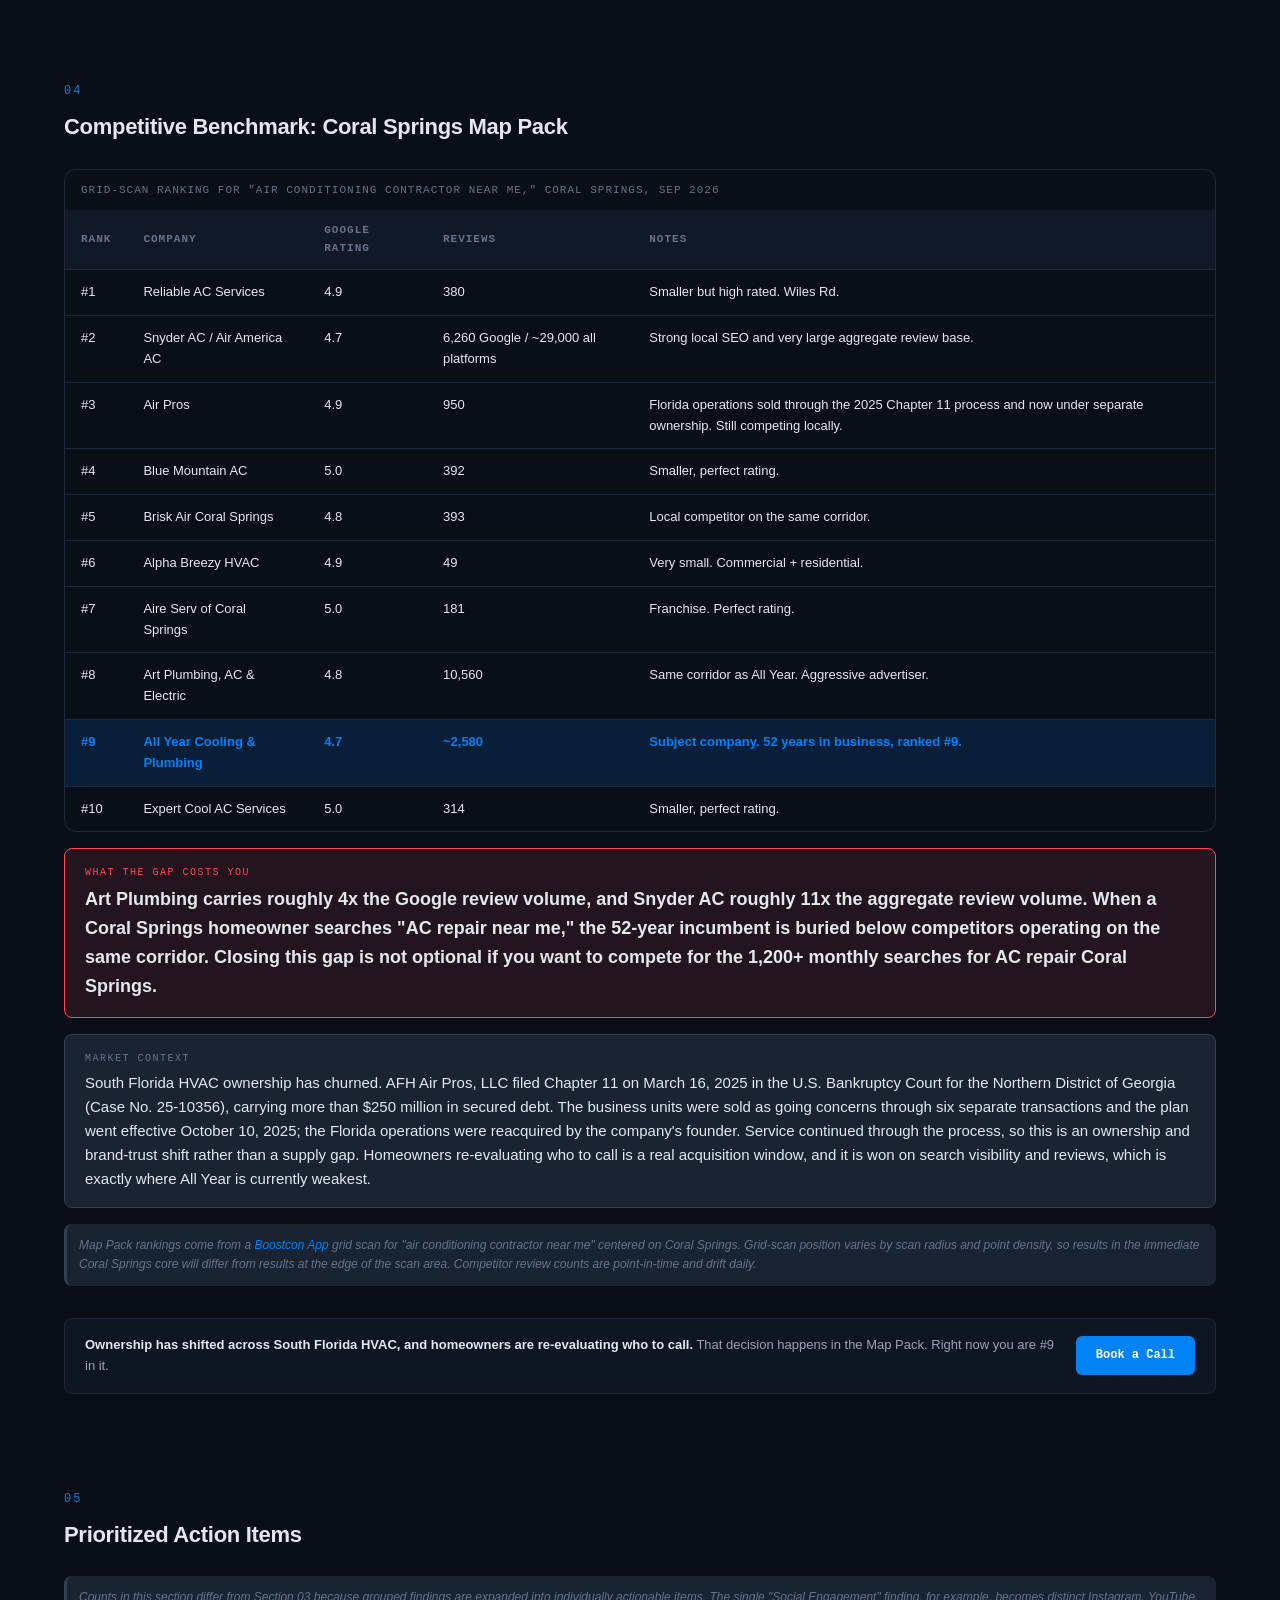
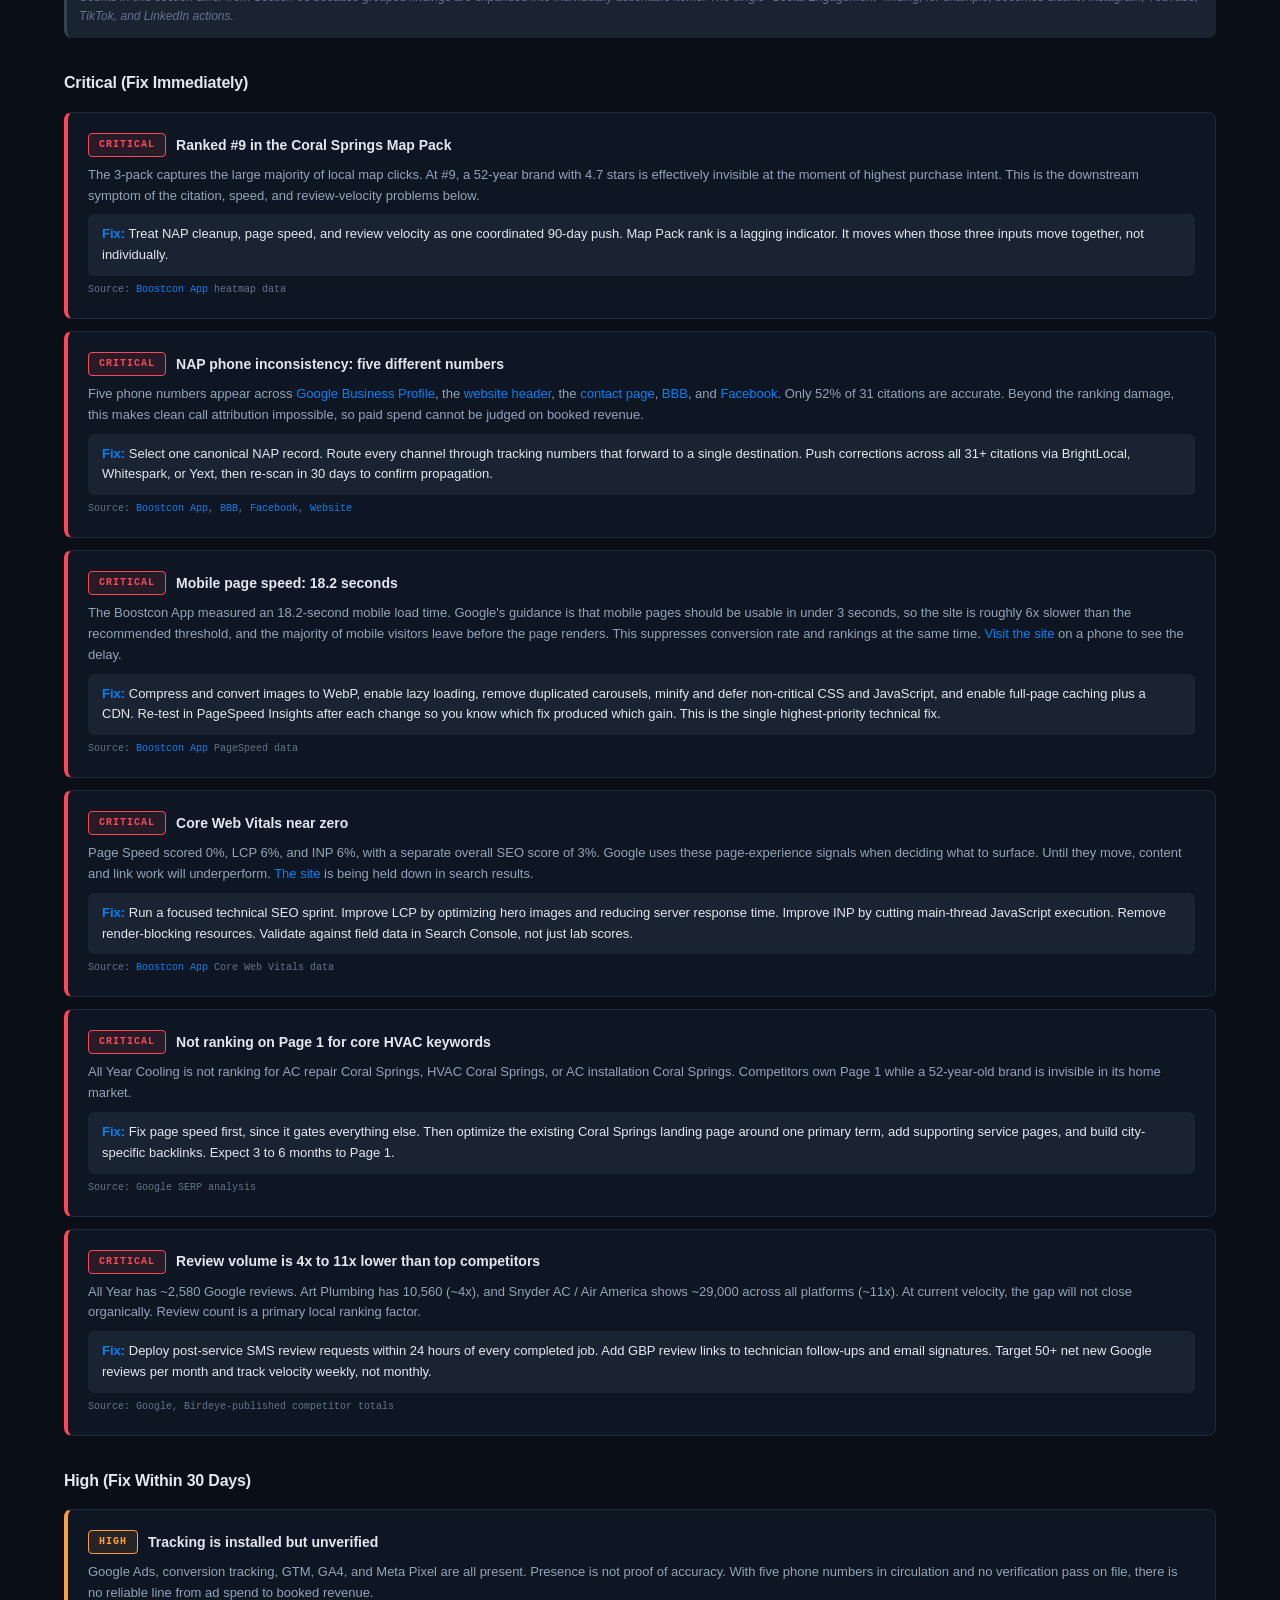
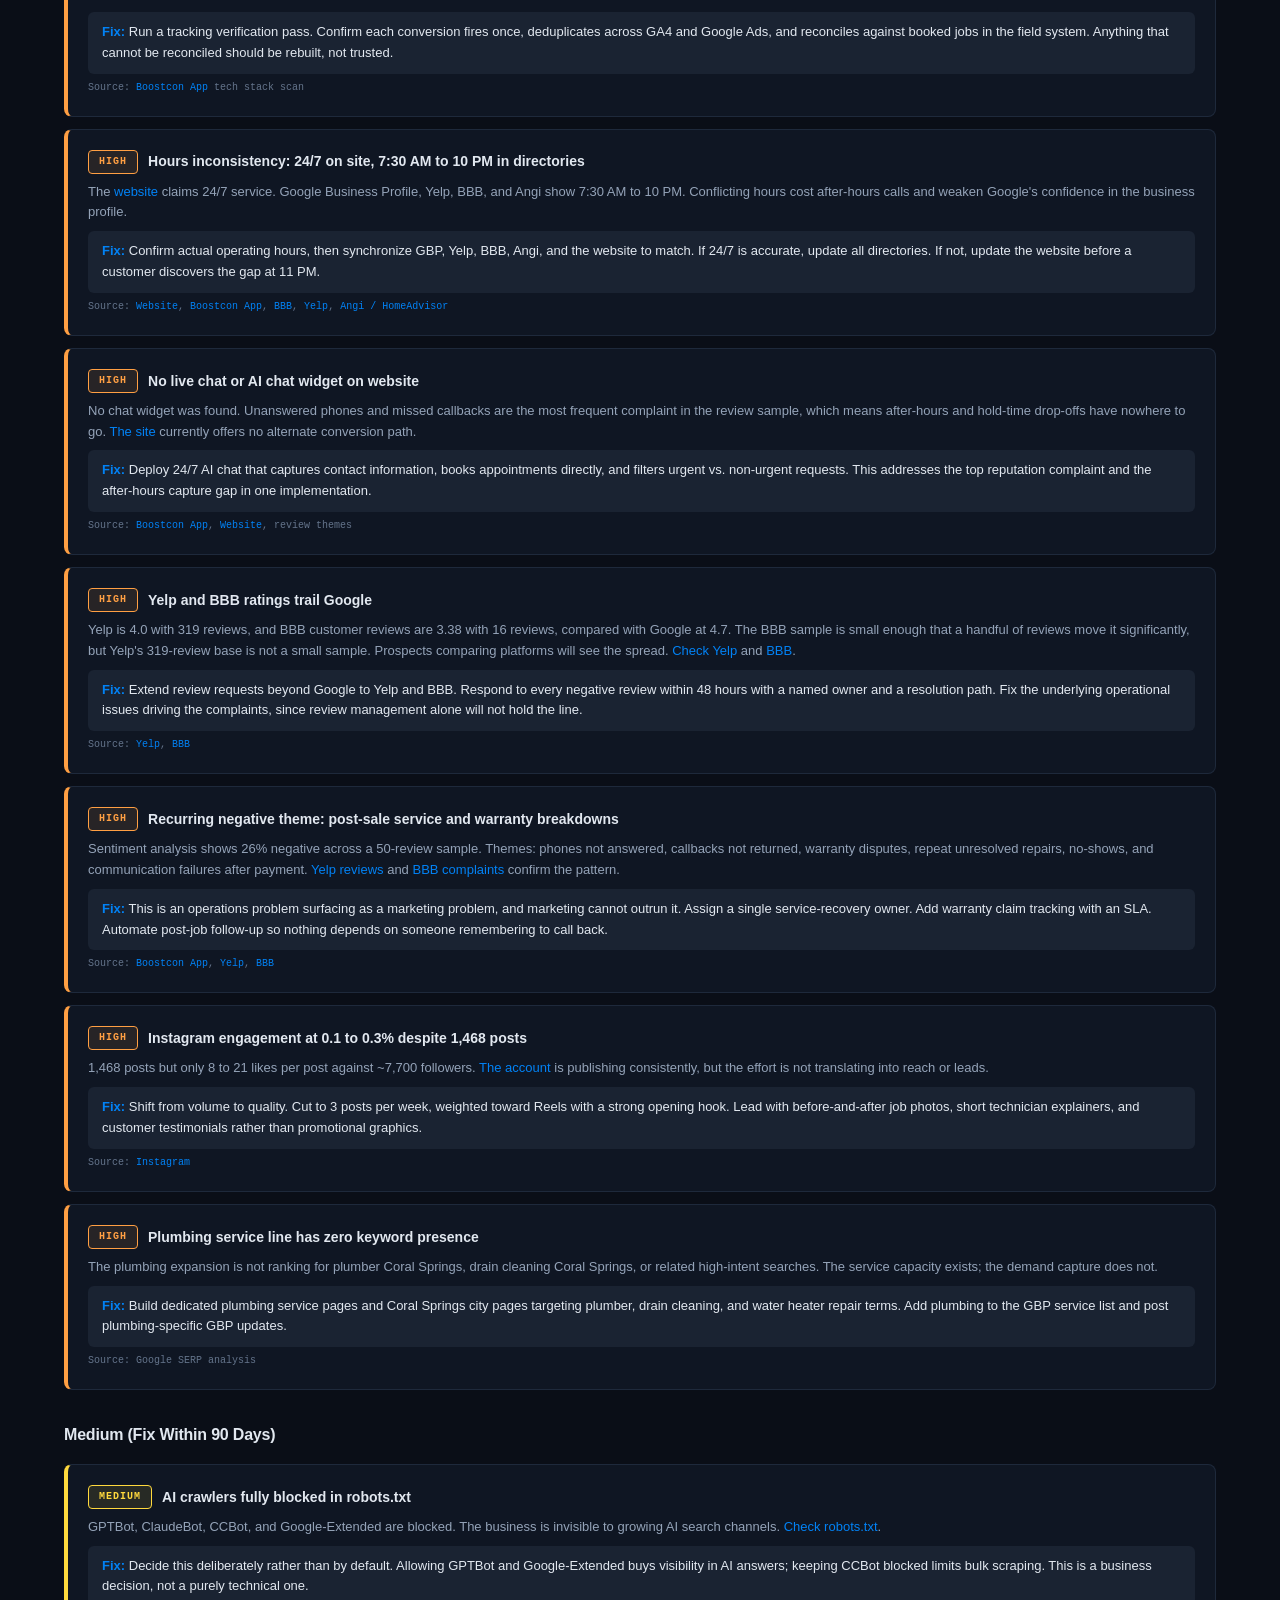
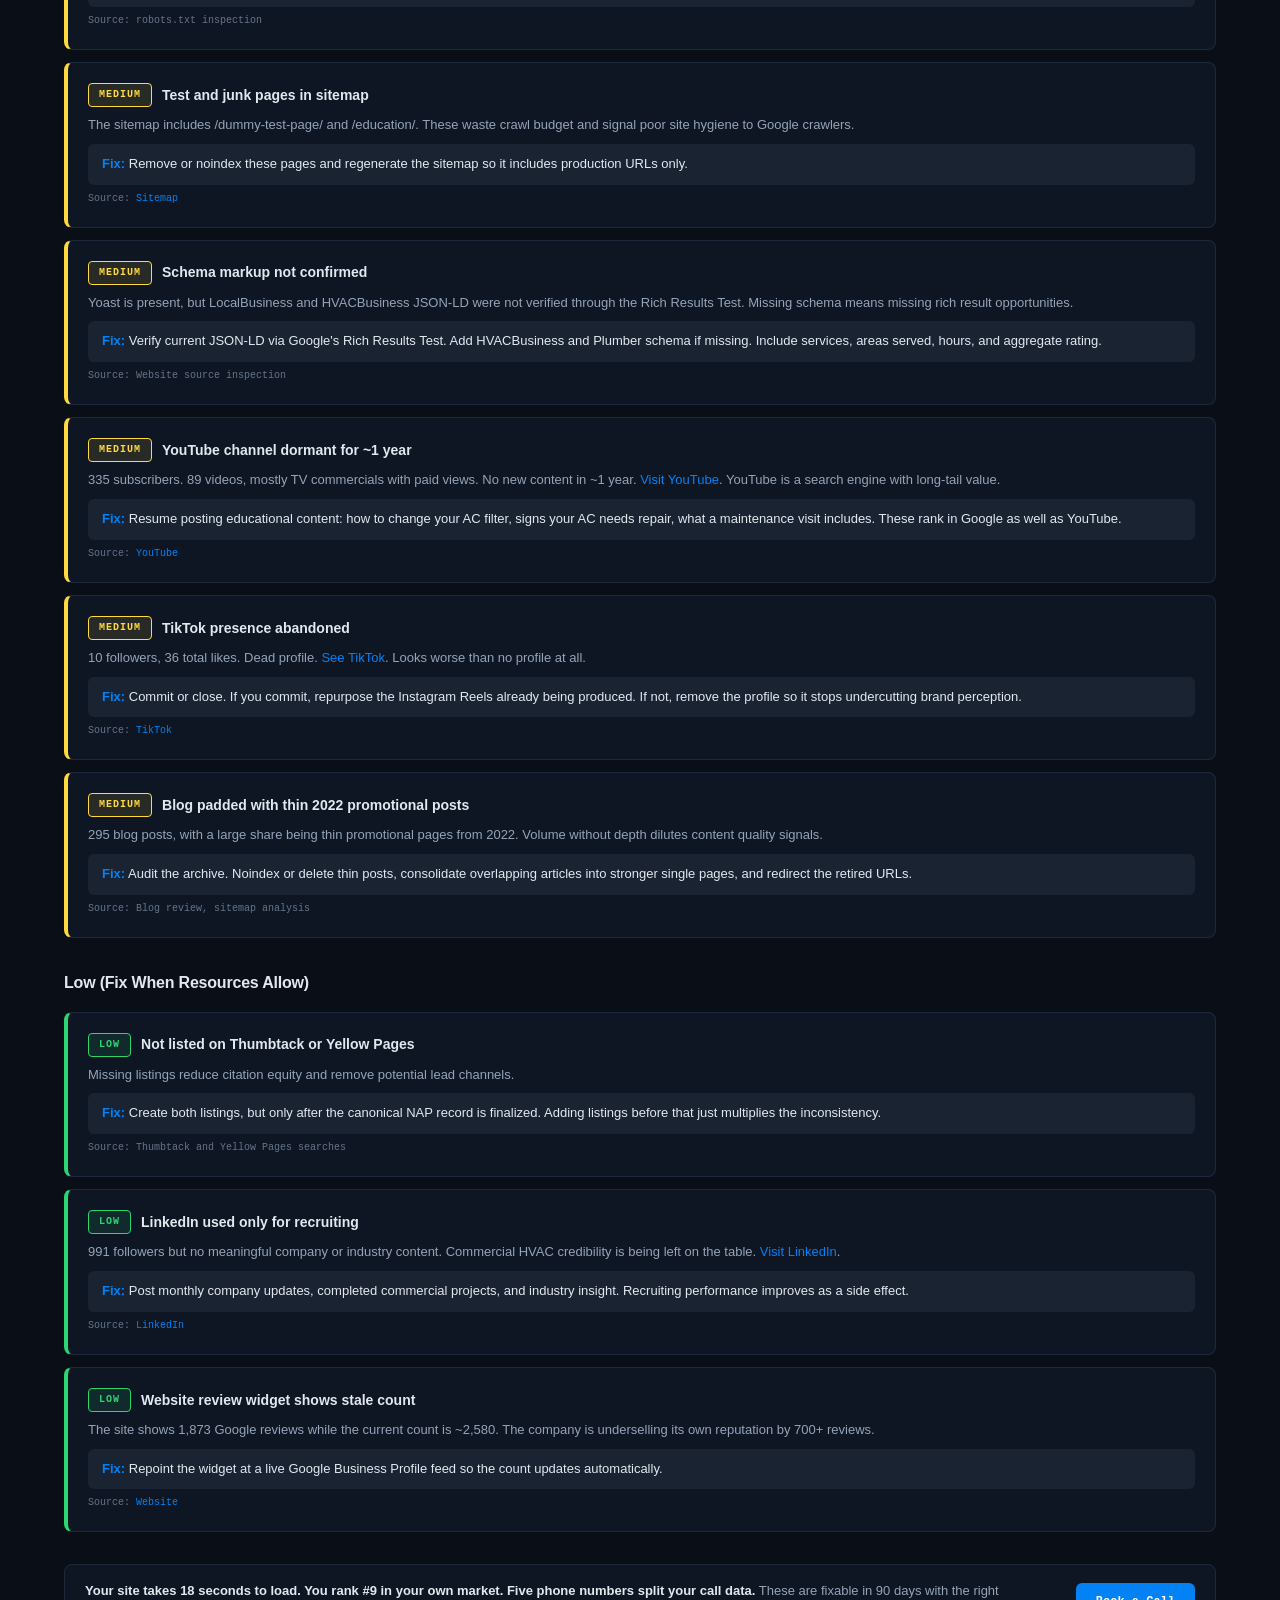
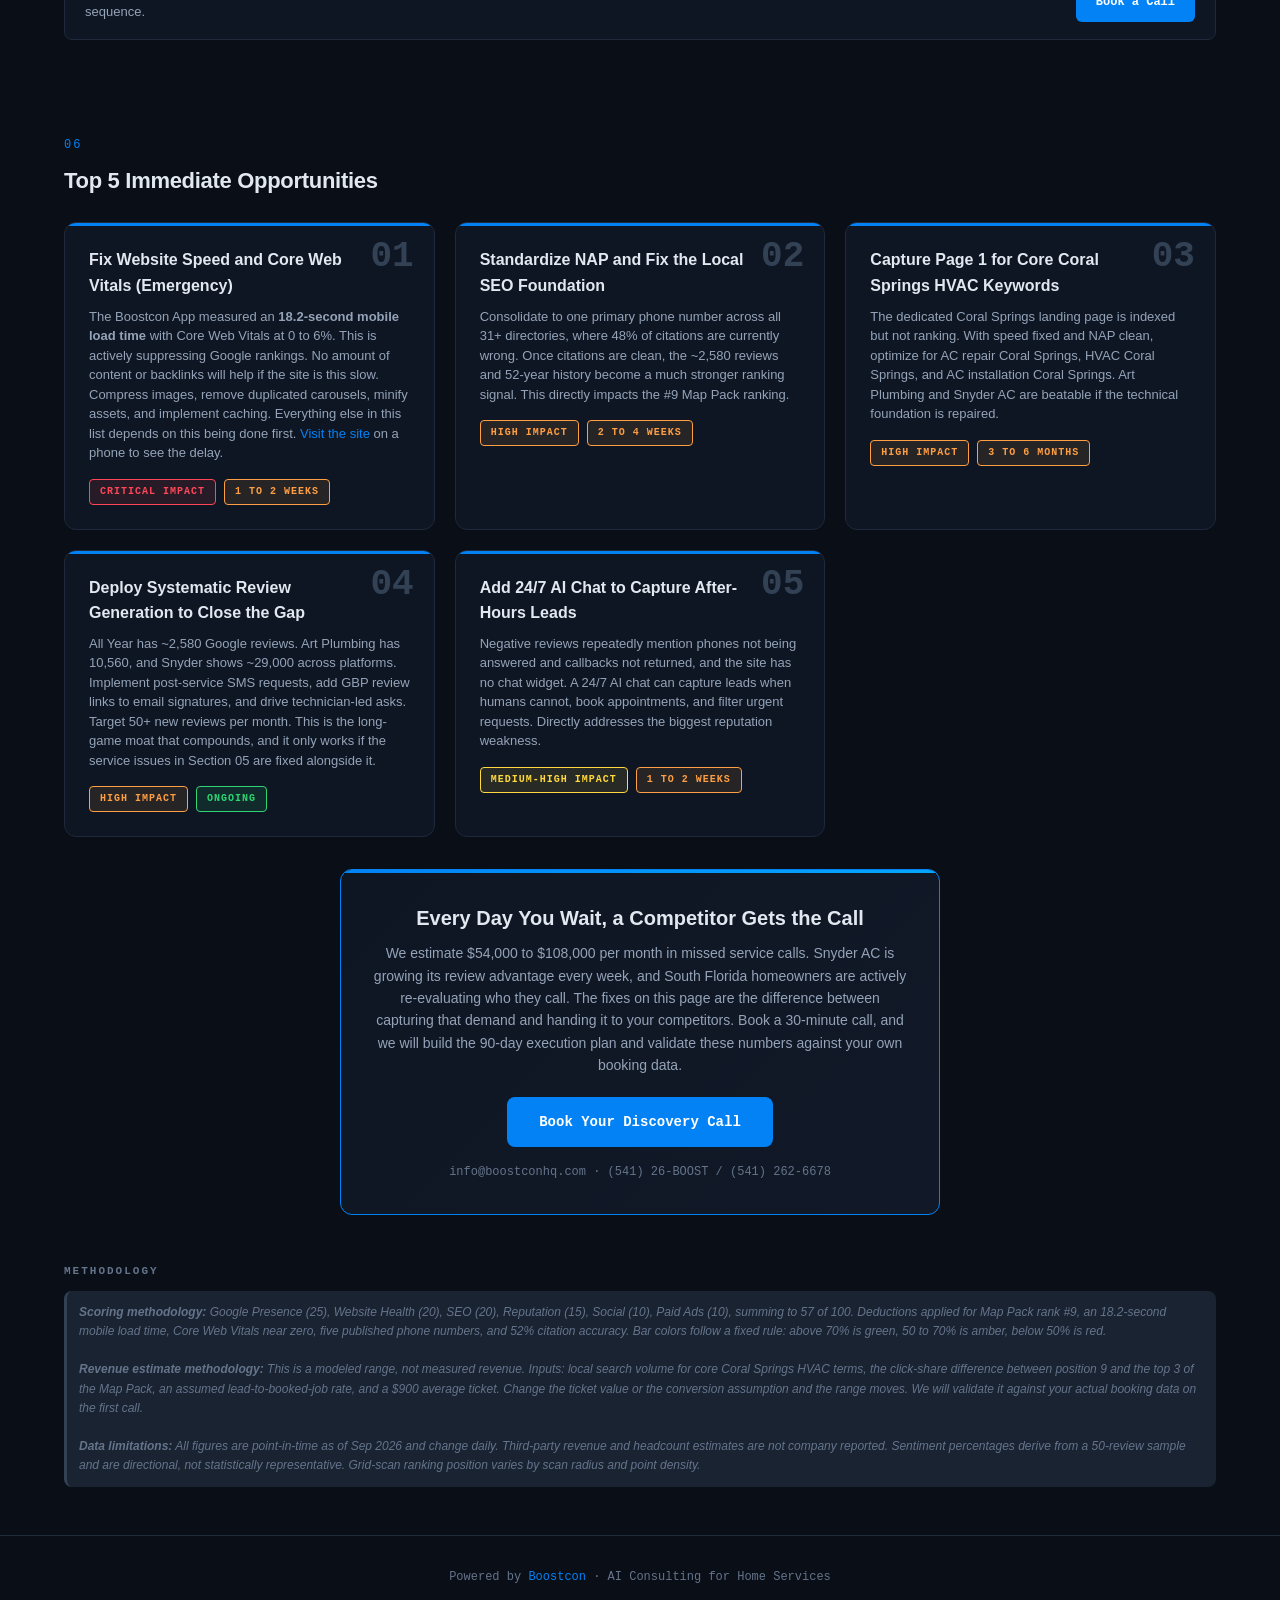
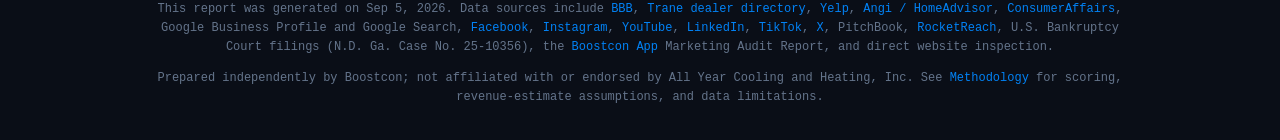
==== commit 39d92cb5: "Update index.html" ====
--- a/allyear/index.html
+++ b/allyear/index.html
@@ -4,15 +4,45 @@
 <meta charset="UTF-8">
 <meta name="viewport" content="width=device-width, initial-scale=1.0">
 <title>All Year Cooling Audit Report | Boostcon</title>
+<meta name="description" content="Independent digital marketing and online health audit of All Year Cooling and Heating, Inc. (Coral Springs, FL). Prepared by Boostcon.">
+<meta name="robots" content="noindex, nofollow">
+<meta name="theme-color" content="#0a0e17">
+<meta property="og:type" content="website">
+<meta property="og:title" content="All Year Cooling Digital Audit | Boostcon">
+<meta property="og:description" content="Composite online health score, competitive benchmark, and prioritized fixes for All Year Cooling and Heating, Inc.">
+<meta property="og:site_name" content="Boostcon">
+<link rel="icon" href="data:image/svg+xml,<svg xmlns='http://www.w3.org/2000/svg' viewBox='0 0 100 100'><text y='.9em' font-size='90'>&#9889;</text></svg>">
+
+<!--
+  Theme restore runs in <head>, before first paint.
+  In the previous version this sat at the bottom of <body>, which caused a
+  visible flash of the dark theme for returning light-mode users.
+  try/catch because localStorage throws in some privacy modes and when the
+  file is opened directly from disk.
+-->
+<script>
+(function(){
+  try{
+    var t = localStorage.getItem('theme');
+    if(t === 'light' || t === 'dark'){
+      document.documentElement.setAttribute('data-theme', t);
+    }
+  }catch(e){/* storage unavailable - keep the dark default */}
+})();
+</script>
+
 <style>
 *,*::before,*::after{box-sizing:border-box;margin:0;padding:0}
 :root{--mono:'SF Mono','Fira Code','Fira Mono','Roboto Mono',ui-monospace,monospace;--sans:-apple-system,BlinkMacSystemFont,'Segoe UI',Helvetica,Arial,sans-serif;--radius:12px;--transition:0.3s cubic-bezier(0.4,0,0.2,1);}
-[data-theme="dark"]{--bg:#0a0e17;--bg2:#111827;--bg3:#1a2332;--text:#e2e8f0;--text2:#94a3b8;--text3:#64748b;--accent:#0282f5;--accent2:#05a7fc;--accent-glow:rgba(0,212,255,0.15);--border:#1e293b;--border2:#334155;--card:#0f1623;--card-hover:#162236;--crit:#ff4757;--high:#ff9f43;--med:#ffd93d;--low:#2ed573;--crit-bg:rgba(255,71,87,0.1);--high-bg:rgba(255,159,67,0.1);--med-bg:rgba(255,217,61,0.1);--low-bg:rgba(46,213,115,0.1);--score:#ff9f43;--score-bg:rgba(255,159,67,0.1);--nav-bg:rgba(10,14,23,0.95);--shadow:0 4px 24px rgba(0,0,0,0.4);}
+[data-theme="dark"]{--bg:#0a0e17;--bg2:#111827;--bg3:#1a2332;--text:#e2e8f0;--text2:#94a3b8;--text3:#64748b;--accent:#0282f5;--accent2:#05a7fc;--accent-glow:rgba(2,130,245,0.15);--border:#1e293b;--border2:#334155;--card:#0f1623;--card-hover:#162236;--crit:#ff4757;--high:#ff9f43;--med:#ffd93d;--low:#2ed573;--crit-bg:rgba(255,71,87,0.1);--high-bg:rgba(255,159,67,0.1);--med-bg:rgba(255,217,61,0.1);--low-bg:rgba(46,213,115,0.1);--score:#ff9f43;--score-bg:rgba(255,159,67,0.1);--nav-bg:rgba(10,14,23,0.95);--shadow:0 4px 24px rgba(0,0,0,0.4);}
 [data-theme="light"]{--bg:#f8fafc;--bg2:#ffffff;--bg3:#f1f5f9;--text:#1e293b;--text2:#64748b;--text3:#94a3b8;--accent:#0284c7;--accent2:#0ea5e9;--accent-glow:rgba(2,132,199,0.1);--border:#e2e8f0;--border2:#cbd5e1;--card:#ffffff;--card-hover:#f8fafc;--crit:#e11d48;--high:#ea580c;--med:#ca8a04;--low:#16a34a;--crit-bg:rgba(225,29,72,0.08);--high-bg:rgba(234,88,12,0.08);--med-bg:rgba(202,138,4,0.08);--low-bg:rgba(22,163,74,0.08);--score:#ea580c;--score-bg:rgba(234,88,12,0.08);--nav-bg:rgba(248,250,252,0.95);--shadow:0 4px 24px rgba(0,0,0,0.08);}
 html{scroll-behavior:smooth;scroll-padding-top:70px}
+@media(prefers-reduced-motion:reduce){html{scroll-behavior:auto}*,*::before,*::after{transition-duration:0.01ms!important;animation-duration:0.01ms!important}}
 body{font-family:var(--sans);background:var(--bg);color:var(--text);line-height:1.6;transition:background var(--transition),color var(--transition)}
 a{color:var(--accent);text-decoration:none}a:hover{text-decoration:underline}
-a[target="_blank"]{position:relative}
+a:focus-visible,button:focus-visible{outline:2px solid var(--accent2);outline-offset:2px;border-radius:4px}
+.skip-link{position:absolute;left:-9999px;top:0;background:var(--accent);color:#fff;padding:10px 16px;z-index:200}
+.skip-link:focus{left:8px;top:8px}
 
 .header{background:linear-gradient(135deg,var(--bg2),var(--bg));border-bottom:1px solid var(--border);padding:0;position:relative;overflow:hidden}
 .header-inner{max-width:1200px;margin:0 auto;padding:28px 24px 0;display:flex;justify-content:space-between;align-items:flex-start;gap:20px}
@@ -30,9 +60,9 @@
 .nav-inner::-webkit-scrollbar{display:none}
 .nav-link{font-family:var(--mono);font-size:12px;color:var(--text2);padding:14px 12px;white-space:nowrap;border-bottom:2px solid transparent;transition:all var(--transition)}
 .nav-link:hover,.nav-link.active{color:var(--accent);text-decoration:none;border-bottom-color:var(--accent)}
-.nav-cta{margin-left:auto;background:var(--accent);color:var(--bg);font-family:var(--mono);font-size:12px;font-weight:700;padding:8px 16px;border-radius:6px;white-space:nowrap;transition:all var(--transition)}
-.nav-cta:hover{opacity:0.85;text-decoration:none;color:var(--bg)}
-.hamburger{display:none;background:none;border:none;color:var(--text2);font-size:22px;cursor:pointer;padding:14px 16px;position:sticky;top:0;z-index:101}
+.nav-cta{margin-left:auto;background:var(--accent);color:#fff;font-family:var(--mono);font-size:12px;font-weight:700;padding:8px 16px;border-radius:6px;white-space:nowrap;transition:all var(--transition)}
+.nav-cta:hover{opacity:0.85;text-decoration:none;color:#fff}
+.hamburger{display:none;background:none;border:none;color:var(--text2);font-size:22px;cursor:pointer;padding:14px 16px}
 .mobile-menu{display:none;position:absolute;top:100%;left:0;right:0;background:var(--nav-bg);backdrop-filter:blur(12px);border-bottom:1px solid var(--border);box-shadow:var(--shadow);padding:16px 24px;z-index:99}
 .mobile-menu.open{display:flex;flex-direction:column;gap:4px}
 .mobile-menu .nav-link{border-bottom:none;padding:12px 0;font-size:14px}.mobile-menu .nav-link.active{color:var(--accent);font-weight:600}
@@ -40,6 +70,7 @@
 .section{max-width:1200px;margin:0 auto;padding:48px 24px}
 .section-num{font-family:var(--mono);font-size:12px;color:var(--accent);letter-spacing:2px;text-transform:uppercase;margin-bottom:8px}
 .section-title{font-size:22px;font-weight:700;margin-bottom:24px;letter-spacing:-0.3px}
+.sub-title{font-size:16px;font-weight:700;margin:32px 0 16px;letter-spacing:-0.2px}
 .score-wrap{display:grid;grid-template-columns:1fr 1fr;gap:32px;align-items:center}
 @media(max-width:768px){.score-wrap{grid-template-columns:1fr}}
 .score-big{display:flex;flex-direction:column;align-items:center;justify-content:center;text-align:center;background:var(--card);border:1px solid var(--border);border-radius:var(--radius);padding:40px 24px;position:relative;overflow:hidden}
@@ -52,20 +83,28 @@
 .score-row{display:flex;align-items:center;gap:12px}
 .score-label{font-size:13px;font-weight:600;min-width:140px}
 .score-bar-wrap{flex:1;height:10px;background:var(--bg3);border-radius:5px;overflow:hidden;position:relative}
-.score-bar{height:100%;border-radius:5px;transition:width 1s cubic-bezier(0.4,0,0.2,1)}
+.score-bar{height:100%;border-radius:5px}
+.score-bar.tier-good{background:var(--low)}
+.score-bar.tier-warn{background:var(--high)}
+.score-bar.tier-bad{background:var(--crit)}
 .score-val{font-family:var(--mono);font-size:13px;font-weight:700;min-width:60px;text-align:right}
 .cards-grid{display:grid;grid-template-columns:repeat(auto-fill,minmax(280px,1fr));gap:16px}
 .data-card{background:var(--card);border:1px solid var(--border);border-radius:var(--radius);padding:20px;transition:all var(--transition)}
 .data-card:hover{border-color:var(--border2);background:var(--card-hover)}
 .data-card-label{font-family:var(--mono);font-size:10px;color:var(--text3);text-transform:uppercase;letter-spacing:1.5px;margin-bottom:6px}
 .data-card-value{font-size:15px;font-weight:600;color:var(--text)}
+.data-card-value .qualifier{font-weight:400;color:var(--text3)}
 .data-card-sub{font-size:12px;color:var(--text2);margin-top:4px}
-.data-card a{font-size:13px;word-break:break-all}
+.data-card a{font-size:13px;word-break:break-word}
 .table-wrap{overflow-x:auto;border-radius:var(--radius);border:1px solid var(--border)}
 table{width:100%;border-collapse:collapse;font-size:13px}
-th{background:var(--bg2);font-family:var(--mono);font-size:11px;text-transform:uppercase;letter-spacing:1px;color:var(--text3);text-align:left;padding:12px 16px;border-bottom:1px solid var(--border)}
+caption{text-align:left;font-family:var(--mono);font-size:11px;color:var(--text3);padding:12px 16px 11px;text-transform:uppercase;letter-spacing:1px}
+th{background:var(--bg2);font-family:var(--mono);font-size:11px;font-weight:700;text-transform:uppercase;letter-spacing:1px;color:var(--text3);text-align:left;padding:12px 16px;border-bottom:1px solid var(--border)}
 td{padding:12px 16px;border-bottom:1px solid var(--border);color:var(--text);vertical-align:top}
-tr:last-child td{border-bottom:none}tr:hover td{background:var(--card)}
+tbody tr:last-child td{border-bottom:none}
+tbody tr:hover td{background:var(--card)}
+tr.row-subject td{background:var(--accent-glow);color:var(--accent);font-weight:600}
+tbody tr.row-subject:hover td{background:var(--accent-glow)}
 .finding-text{font-weight:500}.finding-source{font-family:var(--mono);font-size:11px;color:var(--text3)}
 .badge{font-family:var(--mono);font-size:10px;font-weight:700;text-transform:uppercase;letter-spacing:1px;padding:3px 10px;border-radius:4px;display:inline-block;white-space:nowrap}
 .badge-crit{background:var(--crit-bg);color:var(--crit);border:1px solid var(--crit)}
@@ -87,7 +126,7 @@
 .opp-card:hover{border-color:var(--accent);box-shadow:0 0 24px var(--accent-glow)}
 .opp-card::before{content:'';position:absolute;top:0;left:0;right:0;height:3px;background:var(--accent)}
 .opp-rank{position:absolute;top:16px;right:20px;font-family:var(--mono);font-size:36px;font-weight:800;color:var(--border2);line-height:1}
-.opp-title{font-size:16px;font-weight:700;margin-bottom:8px;padding-right:40px}
+.opp-title{font-size:16px;font-weight:700;margin-bottom:8px;padding-right:56px}
 .opp-desc{font-size:13px;color:var(--text2);margin-bottom:16px;line-height:1.5}
 .opp-meta{display:flex;gap:8px;flex-wrap:wrap}
 .opp-tag{font-family:var(--mono);font-size:10px;font-weight:700;text-transform:uppercase;letter-spacing:1px;padding:4px 10px;border-radius:4px}
@@ -95,462 +134,629 @@
 .cta-large::before{content:'';position:absolute;top:0;left:0;right:0;height:3px;background:linear-gradient(90deg,var(--accent),var(--accent2))}
 .cta-title{font-size:20px;font-weight:700;margin-bottom:8px}
 .cta-desc{font-size:14px;color:var(--text2);margin-bottom:20px}
-.cta-btn{display:inline-block;background:var(--accent);color:var(--bg);font-family:var(--mono);font-size:14px;font-weight:700;padding:14px 32px;border-radius:8px;text-decoration:none;transition:all var(--transition)}
-.cta-btn:hover{opacity:0.85;text-decoration:none;color:var(--bg)}
+.cta-btn{display:inline-block;background:var(--accent);color:#fff;font-family:var(--mono);font-size:14px;font-weight:700;padding:14px 32px;border-radius:8px;text-decoration:none;transition:all var(--transition)}
+.cta-btn:hover{opacity:0.85;text-decoration:none;color:#fff}
 .cta-contact{font-family:var(--mono);font-size:12px;color:var(--text3);margin-top:16px}
+.cta-contact a{color:var(--text3)}
 .cta-small{background:var(--card);border:1px solid var(--border);border-radius:8px;padding:16px 20px;margin-top:32px;display:flex;align-items:center;justify-content:space-between;gap:16px;flex-wrap:wrap}
 .cta-small-text{font-size:13px;color:var(--text2);flex:1;min-width:200px}
 .cta-small-text strong{color:var(--text)}
-.cta-small-btn{font-family:var(--mono);font-size:12px;font-weight:700;background:var(--accent);color:var(--bg);padding:10px 20px;border-radius:6px;text-decoration:none;white-space:nowrap;transition:all var(--transition)}
-.cta-small-btn:hover{opacity:0.85;text-decoration:none;color:var(--bg)}
+.cta-small-btn{font-family:var(--mono);font-size:12px;font-weight:700;background:var(--accent);color:#fff;padding:10px 20px;border-radius:6px;text-decoration:none;white-space:nowrap;transition:all var(--transition)}
+.cta-small-btn:hover{opacity:0.85;text-decoration:none;color:#fff}
 .footer{border-top:1px solid var(--border);padding:32px 24px;text-align:center}
-.footer-text{font-family:var(--mono);font-size:12px;color:var(--text3)}
+.footer-text{font-family:var(--mono);font-size:12px;color:var(--text3);max-width:1000px;margin:0 auto}
 .footer-text a{color:var(--accent)}
 .note{font-size:12px;color:var(--text3);font-style:italic;margin-top:16px;padding:12px;background:var(--bg3);border-radius:8px;border-left:3px solid var(--border2)}
+.methodology-wrap{max-width:1200px;margin:0 auto;padding:0 24px 48px}
+.methodology-wrap .note{margin-top:0}
+.methodology-label{font-family:var(--mono);font-size:11px;color:var(--text3);letter-spacing:2px;text-transform:uppercase;margin-bottom:10px}
 .cost-stat{background:var(--crit-bg);border:1px solid var(--crit);border-radius:8px;padding:16px 20px;margin:16px 0}
+.cost-stat.neutral{background:var(--bg3);border-color:var(--border2)}
 .cost-stat-label{font-family:var(--mono);font-size:10px;color:var(--crit);text-transform:uppercase;letter-spacing:1.5px;margin-bottom:4px}
+.cost-stat.neutral .cost-stat-label{color:var(--text3)}
 .cost-stat-value{font-size:18px;font-weight:700;color:var(--text)}
-@media print{.nav,.icon-btn,.nav-cta,.cta-small,.hamburger,.mobile-menu{display:none!important}body{background:#fff;color:#000}.section{break-inside:avoid;page-break-after:auto}.data-card,.finding-item,.opp-card,.table-wrap,.cta-large{break-inside:avoid}.finding-item a[target="_blank"]::after,.finding-detail a[target="_blank"]::after,.finding-src a[target="_blank"]::after,.finding-text a[target="_blank"]::after,.finding-source a[target="_blank"]::after,.data-table td a[target="_blank"]::after{content:none}}
-@media(max-width:640px){.header-inner{flex-direction:row;flex-wrap:wrap;padding:20px 16px 0}.header-right{order:0}.header-title{font-size:22px}.header-meta{padding:12px 16px 20px;font-size:10px}.section{padding:32px 16px}.hamburger{display:block}.nav-inner{display:none}.nav{position:sticky}.score-number{font-size:56px}.cta-small{flex-direction:column;text-align:center}}
+.cost-stat.neutral .cost-stat-value{font-size:15px;font-weight:500}
+
+/*
+  Print: the previous version set body to white but left every card, table
+  and badge on the dark-theme variables, so printing from dark mode produced
+  black boxes on white paper. This re-declares the full light palette for
+  print regardless of which theme is active on screen.
+*/
+@media print{
+  html,html[data-theme="dark"],html[data-theme="light"]{
+    --bg:#fff;--bg2:#fff;--bg3:#f4f4f4;--text:#000;--text2:#333;--text3:#555;
+    --accent:#0b5ea8;--accent2:#0b5ea8;--accent-glow:#eef4fa;--border:#ccc;--border2:#999;
+    --card:#fff;--card-hover:#fff;--crit:#a3122f;--high:#9a4d00;--med:#7a5c00;--low:#0f6b32;
+    --crit-bg:#fff;--high-bg:#fff;--med-bg:#fff;--low-bg:#fff;--score:#9a4d00;--score-bg:#fff;
+    --shadow:none;
+  }
+  .nav,.icon-btn,.header-right,.nav-cta,.cta-small,.hamburger,.mobile-menu,.skip-link{display:none!important}
+  body{background:#fff;color:#000}
+  .section{break-inside:auto;page-break-after:auto}
+  .data-card,.finding-item,.opp-card,.table-wrap,.cta-large,.cost-stat{break-inside:avoid}
+  a{color:#000;text-decoration:underline}
+}
+
+@media(max-width:640px){
+  .header-inner{flex-direction:row;flex-wrap:wrap;padding:20px 16px 0}
+  .header-right{order:0}
+  .header-title{font-size:22px}
+  .header-meta{padding:12px 16px 20px;font-size:10px}
+  .section{padding:32px 16px}
+  .methodology-wrap{padding:0 16px 32px}
+  .hamburger{display:block}
+  .nav-inner{display:none}
+  .score-number{font-size:56px}
+  .cta-small{flex-direction:column;text-align:center}
+  .score-row{flex-wrap:wrap}
+  .score-label{min-width:110px}
+}
 </style>
 </head>
 <body>
 
+<a class="skip-link" href="#score">Skip to report</a>
+
 <header class="header">
   <div class="header-inner">
     <div class="header-left">
-      <div class="header-tag">Digital Marketing &amp; Online Health Dossier</div>
-      <div class="header-title">All Year Cooling Audit Report</div>
-      <div class="header-sub">All Year Cooling and Heating, Inc. // Coral Springs // HVAC + Plumbing</div>
+      <p class="header-tag">Digital Marketing &amp; Online Health Dossier</p>
+      <h1 class="header-title">All Year Cooling Digital Audit</h1>
+      <p class="header-sub">All Year Cooling and Heating, Inc. // Coral Springs, FL // HVAC + Plumbing</p>
     </div>
     <div class="header-right">
-      <button class="icon-btn" id="themeToggle" title="Toggle theme">&#9790;</button>
-      <button class="icon-btn" id="printBtn" title="Print report">&#128424;</button>
+      <button type="button" class="icon-btn" id="themeToggle" title="Toggle light and dark theme" aria-label="Toggle light and dark theme">&#9790;</button>
+      <button type="button" class="icon-btn" id="printBtn" title="Print report" aria-label="Print report">&#128424;</button>
     </div>
   </div>
   <div class="header-meta">
     <span>&#128197; Sep 5, 2026</span>
-    <span>&#128269; Audit by <a href="https://boostconhq.com/?utm_source=audit_report&utm_medium=web&utm_campaign=allyear" target="_blank">Boostcon</a></span>
+    <span>&#128269; Audit by <a href="https://boostconhq.com/?utm_source=audit_report&amp;utm_medium=web&amp;utm_campaign=allyear" target="_blank" rel="noopener noreferrer">Boostcon</a></span>
     <span>&#9889; AI Consulting for Home Services</span>
   </div>
 </header>
 
-<nav class="nav" id="mainNav">
+<nav class="nav" id="mainNav" aria-label="Report sections">
   <div class="nav-inner">
     <a href="#score" class="nav-link">01 Score</a>
     <a href="#company" class="nav-link">02 Company</a>
     <a href="#findings" class="nav-link">03 Findings</a>
     <a href="#benchmark" class="nav-link">04 Benchmark</a>
-    <a href="#broken" class="nav-link">05 Broken Items</a>
+    <a href="#broken" class="nav-link">05 Action Items</a>
     <a href="#opportunities" class="nav-link">06 Opportunities</a>
-    <a href="https://www.boostconhq.com/book?utm_source=audit_report&utm_medium=web&utm_campaign=allyear" class="nav-cta" target="_blank">Book a Call</a>
-  </div>
-  <button class="hamburger" id="hamburger" title="Menu">&#9776;</button>
+    <a href="https://www.boostconhq.com/book?utm_source=audit_report&amp;utm_medium=web&amp;utm_campaign=allyear" class="nav-cta" target="_blank" rel="noopener noreferrer">Book a Call</a>
+  </div>
+  <button type="button" class="hamburger" id="hamburger" title="Menu" aria-label="Open navigation menu" aria-expanded="false" aria-controls="mobileMenu">&#9776;</button>
   <div class="mobile-menu" id="mobileMenu">
     <a href="#score" class="nav-link">01 Score</a>
     <a href="#company" class="nav-link">02 Company</a>
     <a href="#findings" class="nav-link">03 Findings</a>
     <a href="#benchmark" class="nav-link">04 Benchmark</a>
-    <a href="#broken" class="nav-link">05 Broken Items</a>
+    <a href="#broken" class="nav-link">05 Action Items</a>
     <a href="#opportunities" class="nav-link">06 Opportunities</a>
-    <a href="https://www.boostconhq.com/book?utm_source=audit_report&utm_medium=web&utm_campaign=allyear" class="nav-cta" target="_blank">Book a Call</a>
+    <a href="https://www.boostconhq.com/book?utm_source=audit_report&amp;utm_medium=web&amp;utm_campaign=allyear" class="nav-cta" target="_blank" rel="noopener noreferrer">Book a Call</a>
   </div>
 </nav>
 
+<main>
+
 <section class="section" id="score">
-  <div class="section-num">01</div>
-  <div class="section-title">Composite Online Health Score</div>
+  <p class="section-num">01</p>
+  <h2 class="section-title">Composite Online Health Score</h2>
   <div class="score-wrap">
     <div class="score-big">
-      <div><span class="score-number">58</span><span class="score-out-of">/100</span></div>
-      <div class="score-verdict">Moderate Health</div>
-      <div class="score-desc">Strong brand and review foundation with 4.7 stars across ~2,600 Google reviews and 52 years of history. But significant gaps in organic search visibility, NAP consistency, and website performance are actively suppressing rankings and losing market share.</div>
+      <div><span class="score-number">57</span><span class="score-out-of">/100</span></div>
+      <p class="score-verdict">Moderate Health</p>
+      <p class="score-desc">Strong brand and review foundation: 4.7 stars across ~2,580 Google reviews and 52 years of history. Significant gaps in organic search visibility, NAP consistency, and website performance are actively suppressing rankings and costing market share.</p>
     </div>
     <div class="score-breakdown">
-      <div class="score-row"><span class="score-label">Google Presence</span><div class="score-bar-wrap"><div class="score-bar" style="width:56%;background:var(--high)"></div></div><span class="score-val">14/25</span></div>
-      <div class="score-row"><span class="score-label">Website Health</span><div class="score-bar-wrap"><div class="score-bar" style="width:55%;background:var(--high)"></div></div><span class="score-val">11/20</span></div>
-      <div class="score-row"><span class="score-label">SEO</span><div class="score-bar-wrap"><div class="score-bar" style="width:45%;background:var(--crit)"></div></div><span class="score-val">9/20</span></div>
-      <div class="score-row"><span class="score-label">Reputation / Reviews</span><div class="score-bar-wrap"><div class="score-bar" style="width:73%;background:var(--low)"></div></div><span class="score-val">11/15</span></div>
-      <div class="score-row"><span class="score-label">Social Media</span><div class="score-bar-wrap"><div class="score-bar" style="width:50%;background:var(--high)"></div></div><span class="score-val">5/10</span></div>
-      <div class="score-row"><span class="score-label">Paid Advertising</span><div class="score-bar-wrap"><div class="score-bar" style="width:70%;background:var(--high)"></div></div><span class="score-val">7/10</span></div>
+      <div class="score-row"><span class="score-label">Google Presence</span><div class="score-bar-wrap"><div class="score-bar tier-warn" style="width:56%"></div></div><span class="score-val">14/25</span></div>
+      <div class="score-row"><span class="score-label">Website Health</span><div class="score-bar-wrap"><div class="score-bar tier-warn" style="width:55%"></div></div><span class="score-val">11/20</span></div>
+      <div class="score-row"><span class="score-label">SEO</span><div class="score-bar-wrap"><div class="score-bar tier-bad" style="width:45%"></div></div><span class="score-val">9/20</span></div>
+      <div class="score-row"><span class="score-label">Reputation / Reviews</span><div class="score-bar-wrap"><div class="score-bar tier-good" style="width:73%"></div></div><span class="score-val">11/15</span></div>
+      <div class="score-row"><span class="score-label">Social Media</span><div class="score-bar-wrap"><div class="score-bar tier-warn" style="width:50%"></div></div><span class="score-val">5/10</span></div>
+      <div class="score-row"><span class="score-label">Paid Advertising</span><div class="score-bar-wrap"><div class="score-bar tier-warn" style="width:70%"></div></div><span class="score-val">7/10</span></div>
     </div>
   </div>
 
   <div class="cost-stat">
     <div class="cost-stat-label">The Cost of Inaction</div>
-    <div class="cost-stat-value">Every month these issues stay unfixed, All Year Cooling is losing an estimated 60 to 120 service calls to competitors who rank in the top 3 of the Map Pack. At an average ticket of $900, that is <strong>$54,000 to $108,000 in lost revenue per month</strong>. Over a year, that is <strong>$648,000 to $1,296,000 walking out the door</strong> to Art Plumbing and Snyder AC. The 18.2-second mobile load time is actively suppressing Google rankings across every keyword.</div>
-  </div>
-
-  <div class="note">Scoring methodology: Google Presence (25), Website Health (20), SEO (20), Reputation (15), Social (10), Paid Ads (10). Heavy deductions applied for Map Pack rank #9, 18.2-second mobile load time, Core Web Vitals near zero, 5+ phone numbers, and 52% listing accuracy.</div>
+    <div class="cost-stat-value">Every month these issues stay unfixed, we estimate All Year Cooling loses 60 to 120 service calls to competitors ranking in the top 3 of the Map Pack. At an average ticket of $900, that is <strong>$54,000 to $108,000 in lost revenue per month</strong>, or <strong>$648,000 to $1,296,000 per year</strong>. The 18.2-second mobile load time is suppressing Google rankings across every keyword at the same time.</div>
+  </div>
+
+  <p class="note">Scoring, revenue-estimate assumptions, and data limitations are documented in <a href="#methodology">Methodology</a>.</p>
 
   <div class="cta-large" style="margin-top:32px">
-    <div class="cta-title">Stop the Revenue Bleeding</div>
-    <div class="cta-desc">Every day without fixed page speed, unified NAP, and a review engine is a day your competitors eat your lunch. Book a 30-minute call, and we will show you exactly where the money is leaking and how to plug it.</div>
-    <a href="https://www.boostconhq.com/book?utm_source=audit_report&utm_medium=web&utm_campaign=allyear" class="cta-btn" target="_blank">Book a Call</a>
-    <div class="cta-contact">info@boostconhq.com &middot; (541) 262-BOOST &middot; (541) 262-6678</div>
+    <p class="cta-title">Stop the Revenue Bleeding</p>
+    <p class="cta-desc">Every day without fixed page speed, unified NAP, and a review engine is a day your competitors eat your lunch. Book a 30-minute call, and we will show you exactly where the money is leaking and how to plug it.</p>
+    <a href="https://www.boostconhq.com/book?utm_source=audit_report&amp;utm_medium=web&amp;utm_campaign=allyear" class="cta-btn" target="_blank" rel="noopener noreferrer">Book a Call</a>
+    <p class="cta-contact"><a href="mailto:info@boostconhq.com">info@boostconhq.com</a> &middot; <a href="tel:+15412626678">(541) 26-BOOST / (541) 262-6678</a></p>
   </div>
 </section>
 
 <section class="section" id="company">
-  <div class="section-num">02</div>
-  <div class="section-title">Company Identification</div>
+  <p class="section-num">02</p>
+  <h2 class="section-title">Company Identification</h2>
   <div class="cards-grid">
-    <div class="data-card"><div class="data-card-label">Legal Name</div><div class="data-card-value">All Year Cooling and Heating, Inc.</div><div class="data-card-sub">Source: <a href="https://www.bbb.org/us/fl/coral-springs/profile/air-conditioning-contractor/all-year-cooling-and-heating-inc-0633-4003950" target="_blank">BBB</a></div></div>
-    <div class="data-card"><div class="data-card-label">DBA / Brand Names</div><div class="data-card-value">All Year Cooling; All Year AC; All Year Air</div><div class="data-card-sub">Public brand: All Year Cooling &amp; Plumbing</div></div>
-    <div class="data-card"><div class="data-card-label">Website</div><div class="data-card-value"><a href="https://allyearcooling.com" target="_blank">allyearcooling.com</a></div><div class="data-card-sub">WordPress + Yoast SEO</div></div>
-    <div class="data-card"><div class="data-card-label">President</div><div class="data-card-value">Tommy Smith</div><div class="data-card-sub">Source: <a href="https://www.bbb.org/us/fl/coral-springs/profile/air-conditioning-contractor/all-year-cooling-and-heating-inc-0633-4003950" target="_blank">BBB</a></div></div>
-    <div class="data-card"><div class="data-card-label">Founded</div><div class="data-card-value">December 27, 1973</div><div class="data-card-sub">52 years in business</div></div>
-    <div class="data-card"><div class="data-card-label">HQ Address</div><div class="data-card-value">4300 NW 124th Ave</div><div class="data-card-sub">Coral Springs, FL 33065</div></div>
-    <div class="data-card"><div class="data-card-label">Second Location</div><div class="data-card-value">6203 Janes Lane</div><div class="data-card-sub">Naples, FL 34109</div></div>
-    <div class="data-card"><div class="data-card-label">Estimated Revenue</div><div class="data-card-value">$19.6M</div><div class="data-card-sub">Source: <a href="https://rocketreach.co/all-year-cooling-profile_b4b9b5d5fb0b61c7" target="_blank">RocketReach</a></div></div>
-    <div class="data-card"><div class="data-card-label">Estimated Employees</div><div class="data-card-value">~100</div><div class="data-card-sub">Source: PitchBook / Indeed</div></div>
-    <div class="data-card"><div class="data-card-label">Parent Company</div><div class="data-card-value">None found</div><div class="data-card-sub">Independent and family owned</div></div>
-  </div>
-
-  <div class="section-title" style="font-size:16px;margin-top:32px">All Phone Numbers Found</div>
+    <div class="data-card"><p class="data-card-label">Legal Name</p><p class="data-card-value">All Year Cooling and Heating, Inc.</p><p class="data-card-sub">Source: <a href="https://www.bbb.org/us/fl/coral-springs/profile/air-conditioning-contractor/all-year-cooling-and-heating-inc-0633-4003950" target="_blank" rel="noopener noreferrer">BBB</a></p></div>
+    <div class="data-card"><p class="data-card-label">DBA / Brand Names</p><p class="data-card-value">All Year Cooling; All Year AC; All Year Air</p><p class="data-card-sub">Public brand: All Year Cooling &amp; Plumbing</p></div>
+    <div class="data-card"><p class="data-card-label">Website</p><p class="data-card-value"><a href="https://allyearcooling.com" target="_blank" rel="noopener noreferrer">allyearcooling.com</a></p><p class="data-card-sub">WordPress + Yoast SEO</p></div>
+    <div class="data-card"><p class="data-card-label">President</p><p class="data-card-value">Thomas "Tommy" Smith</p><p class="data-card-sub">Source: <a href="https://www.bbb.org/us/fl/coral-springs/profile/air-conditioning-contractor/all-year-cooling-and-heating-inc-0633-4003950" target="_blank" rel="noopener noreferrer">BBB</a>, <a href="https://www.linkedin.com/company/all-year-cooling" target="_blank" rel="noopener noreferrer">LinkedIn</a></p></div>
+    <div class="data-card"><p class="data-card-label">Founded</p><p class="data-card-value">1973</p><p class="data-card-sub">52 years in business as of this report</p></div>
+    <div class="data-card"><p class="data-card-label">HQ Address</p><p class="data-card-value">4300 NW 124th Ave</p><p class="data-card-sub">Coral Springs, FL 33065</p></div>
+    <div class="data-card"><p class="data-card-label">Second Location</p><p class="data-card-value">6203 Janes Lane</p><p class="data-card-sub">Naples, FL 34109</p></div>
+    <div class="data-card"><p class="data-card-label">Estimated Revenue</p><p class="data-card-value">~$19.6M <span class="qualifier">(third-party estimate)</span></p><p class="data-card-sub">Source: <a href="https://rocketreach.co/all-year-cooling-profile_b4b9b5d5fb0b61c7" target="_blank" rel="noopener noreferrer">RocketReach</a>. Not company reported.</p></div>
+    <div class="data-card"><p class="data-card-label">Estimated Employees</p><p class="data-card-value">100+</p><p class="data-card-sub">Source: <a href="https://www.linkedin.com/company/all-year-cooling" target="_blank" rel="noopener noreferrer">LinkedIn</a> (51-200 band), company statements</p></div>
+    <div class="data-card"><p class="data-card-label">Ownership</p><p class="data-card-value">Independent, family owned</p><p class="data-card-sub">No parent company, private equity sponsor, or roll-up affiliation found</p></div>
+  </div>
+
+  <h3 class="sub-title">All Phone Numbers Found</h3>
   <div class="table-wrap"><table>
-    <tr><th>Phone Number</th><th>Where Found</th><th>Notes</th></tr>
-    <tr><td>(954) 646-4729</td><td><a href="https://maps.google.com/?q=All+Year+Cooling+4300+NW+124th+Ave+Coral+Springs+FL+33065" target="_blank">Google Business Profile</a></td><td>GHL confirmed. Differs from every other listed number.</td></tr>
-    <tr><td>(954) 507-0702</td><td><a href="https://allyearcooling.com" target="_blank">Website header</a></td><td>Primary web number. Splits call attribution from GBP.</td></tr>
-    <tr><td>888.204.5554</td><td><a href="https://allyearcooling.com/contact/" target="_blank">Website footer</a></td><td>Third number on the same website.</td></tr>
-    <tr><td>(888) 820-8705</td><td><a href="https://www.bbb.org/us/fl/coral-springs/profile/air-conditioning-contractor/all-year-cooling-and-heating-inc-0633-4003950" target="_blank">BBB</a></td><td>Fourth number. Damages NAP consistency.</td></tr>
-    <tr><td>866-646-4778</td><td><a href="https://www.facebook.com/AllYearCooling/" target="_blank">Facebook</a></td><td>Fifth number. Further fragments citations.</td></tr>
+    <caption>Published phone numbers by source, as of Sep 5, 2026</caption>
+    <thead>
+      <tr><th scope="col">Phone Number</th><th scope="col">Where Found</th><th scope="col">Notes</th></tr>
+    </thead>
+    <tbody>
+      <tr><td>(954) 646-4729</td><td><a href="https://maps.google.com/?q=All+Year+Cooling+4300+NW+124th+Ave+Coral+Springs+FL+33065" target="_blank" rel="noopener noreferrer">Google Business Profile</a></td><td>Confirmed in the <a href="https://app.boostconhq.com/?utm_source=audit_report&amp;utm_medium=web&amp;utm_campaign=allyear" target="_blank" rel="noopener noreferrer">Boostcon App</a>. Differs from every other listed number.</td></tr>
+      <tr><td>(954) 507-0702</td><td><a href="https://allyearcooling.com" target="_blank" rel="noopener noreferrer">Website header</a></td><td>Primary web number. Splits call attribution from GBP.</td></tr>
+      <tr><td>(888) 204-5554</td><td><a href="https://allyearcooling.com/contact/" target="_blank" rel="noopener noreferrer">Website contact page</a></td><td>Third number on the same website.</td></tr>
+      <tr><td>(888) 820-8705</td><td><a href="https://www.bbb.org/us/fl/coral-springs/profile/air-conditioning-contractor/all-year-cooling-and-heating-inc-0633-4003950" target="_blank" rel="noopener noreferrer">BBB</a></td><td>Fourth number. Damages NAP consistency.</td></tr>
+      <tr><td>(866) 646-4778</td><td><a href="https://www.facebook.com/AllYearCooling/" target="_blank" rel="noopener noreferrer">Facebook</a></td><td>Fifth number. Further fragments citations.</td></tr>
+    </tbody>
   </table></div>
 
-  <div class="section-title" style="font-size:16px;margin-top:32px">Social Media Profiles</div>
+  <h3 class="sub-title">Social Media Profiles</h3>
   <div class="table-wrap"><table>
-    <tr><th>Platform</th><th>Followers</th><th>Status</th></tr>
-    <tr><td><a href="https://www.facebook.com/AllYearCooling/" target="_blank">Facebook</a></td><td>9,784 likes</td><td>Active. Promos, community, humor.</td></tr>
-    <tr><td><a href="https://www.instagram.com/allyearcooling/" target="_blank">Instagram</a></td><td>~7,700</td><td>1,468 posts with 0.1 to 0.3% engagement.</td></tr>
-    <tr><td><a href="https://www.youtube.com/@allyearcooling" target="_blank">YouTube</a></td><td>335 subscribers</td><td>Dormant ~1 year. 89 videos, mostly TV commercials.</td></tr>
-    <tr><td><a href="https://www.linkedin.com/company/all-year-cooling" target="_blank">LinkedIn</a></td><td>991 followers</td><td>Recruiting only. Low engagement.</td></tr>
-    <tr><td><a href="https://www.tiktok.com/@allyearcooling" target="_blank">TikTok</a></td><td>10 followers</td><td>Abandoned. 36 total likes.</td></tr>
-    <tr><td><a href="https://x.com/allyearch" target="_blank">X / Twitter</a></td><td>346 followers</td><td>Posts regularly but ~40 views per post.</td></tr>
+    <caption>Social footprint, observed Sep 2026</caption>
+    <thead>
+      <tr><th scope="col">Platform</th><th scope="col">Audience</th><th scope="col">Status</th></tr>
+    </thead>
+    <tbody>
+      <tr><td><a href="https://www.facebook.com/AllYearCooling/" target="_blank" rel="noopener noreferrer">Facebook</a></td><td>9,784 likes</td><td>Active. Promos, community, humor.</td></tr>
+      <tr><td><a href="https://www.instagram.com/allyearcooling/" target="_blank" rel="noopener noreferrer">Instagram</a></td><td>~7,700 followers</td><td>1,468 posts with 0.1 to 0.3% engagement.</td></tr>
+      <tr><td><a href="https://www.youtube.com/@allyearcooling" target="_blank" rel="noopener noreferrer">YouTube</a></td><td>335 subscribers</td><td>Dormant ~1 year. 89 videos, mostly TV commercials.</td></tr>
+      <tr><td><a href="https://www.linkedin.com/company/all-year-cooling" target="_blank" rel="noopener noreferrer">LinkedIn</a></td><td>991 followers</td><td>Recruiting only. Low engagement.</td></tr>
+      <tr><td><a href="https://www.tiktok.com/@allyearcooling" target="_blank" rel="noopener noreferrer">TikTok</a></td><td>10 followers</td><td>Abandoned. 36 total likes.</td></tr>
+      <tr><td><a href="https://x.com/allyearch" target="_blank" rel="noopener noreferrer">X / Twitter</a></td><td>346 followers</td><td>Posts regularly but ~40 views per post.</td></tr>
+    </tbody>
   </table></div>
 
-  <p class="note">Family owned: VERIFIED. Founded Dec 27, 1973. Independent, no PE or roll-up found. Tommy Smith is President. Sources: <a href="https://www.bbb.org/us/fl/coral-springs/profile/air-conditioning-contractor/all-year-cooling-and-heating-inc-0633-4003950" target="_blank">BBB</a>, RocketReach, PitchBook.</p>
+  <p class="note">Family owned: VERIFIED. Founded 1973. Independent, no private equity sponsor or roll-up affiliation found. Thomas "Tommy" Smith is President. Sources: <a href="https://www.bbb.org/us/fl/coral-springs/profile/air-conditioning-contractor/all-year-cooling-and-heating-inc-0633-4003950" target="_blank" rel="noopener noreferrer">BBB</a>, <a href="https://www.linkedin.com/company/all-year-cooling" target="_blank" rel="noopener noreferrer">LinkedIn</a>, RocketReach, PitchBook.</p>
 
   <div class="cta-small">
-    <div class="cta-small-text"><strong>5 phone numbers. 6 social platforms with only one meaningful traction channel.</strong> Every inconsistency is a signal to Google and prospects that this business is not buttoned up. Let us fix it.</div>
-    <a href="https://www.boostconhq.com/book?utm_source=audit_report&utm_medium=web&utm_campaign=allyear" class="cta-small-btn" target="_blank">Book a Call</a>
+    <div class="cta-small-text"><strong>5 phone numbers. 6 social platforms with only one meaningful traction channel.</strong> Every inconsistency is a signal to Google and to prospects that this business is not buttoned up. Let us fix it.</div>
+    <a href="https://www.boostconhq.com/book?utm_source=audit_report&amp;utm_medium=web&amp;utm_campaign=allyear" class="cta-small-btn" target="_blank" rel="noopener noreferrer">Book a Call</a>
   </div>
 </section>
 
 <section class="section" id="findings">
-  <div class="section-num">03</div>
-  <div class="section-title">Key Findings</div>
+  <p class="section-num">03</p>
+  <h2 class="section-title">Key Findings</h2>
   <div class="table-wrap"><table>
-    <tr><th>Category</th><th class="finding-text">Finding</th><th>Severity</th><th class="finding-source">Source</th></tr>
-    <tr><td>Google Presence</td><td class="finding-text">Google Business Profile is claimed and verified. Address, website, photos, hours, and phone confirmed by GHL. Rating is 4.7 with ~2,582 reviews. The profile is healthy, but the business still ranks #9 in its own market.</td><td><span class="badge badge-high">High</span></td><td class="finding-source"><a href="https://maps.google.com/?q=All+Year+Cooling+4300+NW+124th+Ave+Coral+Springs+FL+33065" target="_blank">GHL</a>, Google, <a href="https://www.trane.com/residential/en/dealers/all-year-cooling-coral-springs-florida-1025082/" target="_blank">Trane dealer page</a></td></tr>
-    <tr><td>Map Pack Ranking</td><td class="finding-text">Ranks #9 on Google Maps for "air conditioning contractor near me" across a 31.1-mile Coral Springs radius. Below the 3-pack threshold. Competitors with fewer years in business are outranking a 52-year brand.</td><td><span class="badge badge-crit">Critical</span></td><td class="finding-source">GHL heatmap data</td></tr>
+    <caption>20 findings, ranked by severity</caption>
+    <thead>
+      <tr><th scope="col">Category</th><th scope="col">Finding</th><th scope="col">Severity</th><th scope="col">Source</th></tr>
+    </thead>
+    <tbody>
+    <tr><td>Map Pack Ranking</td><td class="finding-text">Ranks #9 on Google Maps for "air conditioning contractor near me" in a Coral Springs-centered grid scan. Below the 3-pack threshold, where the large majority of local clicks land. Competitors with fewer years in business are outranking a 52-year brand.</td><td><span class="badge badge-crit">Critical</span></td><td class="finding-source"><a href="https://app.boostconhq.com/?utm_source=audit_report&amp;utm_medium=web&amp;utm_campaign=allyear" target="_blank" rel="noopener noreferrer">Boostcon App</a> heatmap data</td></tr>
     <tr><td>Organic Rankings</td><td class="finding-text">Not on Page 1 for "AC repair Coral Springs", "HVAC Coral Springs", or "AC installation Coral Springs." Competitors own Page 1 while All Year Cooling is absent from high-intent searches in its home market.</td><td><span class="badge badge-crit">Critical</span></td><td class="finding-source">Google SERP analysis</td></tr>
-    <tr><td>NAP Consistency</td><td class="finding-text">Five different phone numbers appear across GBP, website header, footer, BBB, and Facebook. GHL confirms only 52% of 31 checked citations are accurate. This splits call attribution and destroys local SEO trust.</td><td><span class="badge badge-crit">Critical</span></td><td class="finding-source"><a href="https://maps.google.com/?q=All+Year+Cooling+4300+NW+124th+Ave+Coral+Springs+FL+33065" target="_blank">GHL</a>, <a href="https://www.bbb.org/us/fl/coral-springs/profile/air-conditioning-contractor/all-year-cooling-and-heating-inc-0633-4003950" target="_blank">BBB</a>, <a href="https://www.facebook.com/AllYearCooling/" target="_blank">Facebook</a>, <a href="https://allyearcooling.com" target="_blank">Website</a></td></tr>
-    <tr><td>Website Performance</td><td class="finding-text">Mobile page load time is 18.2 seconds. GHL marked the site as Slow. Global average is 0.2 seconds. This is catastrophic for mobile users and actively suppresses Google rankings.</td><td><span class="badge badge-crit">Critical</span></td><td class="finding-source">GHL PageSpeed data</td></tr>
-    <tr><td>Core Web Vitals</td><td class="finding-text">Page Speed is 0%, LCP is 6%, Interactivity is 6%, and Overall SEO is 3%. Near-zero scores mean Google is evaluating the site as a poor experience.</td><td><span class="badge badge-crit">Critical</span></td><td class="finding-source">GHL Core Web Vitals data</td></tr>
-    <tr><td>Tech Stack</td><td class="finding-text">Google Ads campaigns, conversion tracking, GTM, GA4, and Meta Pixel were detected by GHL. Confirms presence, not correct firing, attribution, or revenue tracking.</td><td><span class="badge badge-high">High</span></td><td class="finding-source">GHL report</td></tr>
-    <tr><td>Reputation</td><td class="finding-text">Google is 4.7 with ~2,582 reviews. Yelp is 4.0 with 319 reviews. BBB customer reviews are 3.38 with 16 reviews. Lower ratings on third-party platforms expose a service quality gap that Google does not show.</td><td><span class="badge badge-high">High</span></td><td class="finding-source">Google, <a href="https://www.yelp.com/biz/all-year-coral-springs-2" target="_blank">Yelp</a>, <a href="https://www.bbb.org/us/fl/coral-springs/profile/air-conditioning-contractor/all-year-cooling-and-heating-inc-0633-4003950" target="_blank">BBB</a></td></tr>
-    <tr><td>Negative Sentiment</td><td class="finding-text">GHL analysis shows 26% negative of 50 reviews analyzed. Recurring themes: unanswered phones, callbacks not returned, warranty disputes, repeat unresolved repairs, appointment delays, and communication failures after payment.</td><td><span class="badge badge-high">High</span></td><td class="finding-source">GHL reputation analysis, <a href="https://www.yelp.com/biz/all-year-coral-springs-2" target="_blank">Yelp</a>, <a href="https://www.bbb.org/us/fl/coral-springs/profile/air-conditioning-contractor/all-year-cooling-and-heating-inc-0633-4003950" target="_blank">BBB</a></td></tr>
-    <tr><td>Review Volume Gap</td><td class="finding-text">All Year has ~2,580 Google reviews. Art Plumbing has 10,560 (~4x more). Snyder AC has 29,000 total across platforms (~11x more). Review volume is a primary local ranking and trust signal.</td><td><span class="badge badge-crit">Critical</span></td><td class="finding-source">Google, <a href="https://www.trane.com/residential/en/dealers/all-year-cooling-coral-springs-florida-1025082/" target="_blank">Trane</a>, Birdeye</td></tr>
-    <tr><td>Hours Inconsistency</td><td class="finding-text">The website says 24/7 while directories show 7:30 AM to 10 PM. Conflicting hours confuse customers and weaken Google's confidence in the business profile.</td><td><span class="badge badge-high">High</span></td><td class="finding-source"><a href="https://allyearcooling.com" target="_blank">Website</a>, GHL, <a href="https://www.bbb.org/us/fl/coral-springs/profile/air-conditioning-contractor/all-year-cooling-and-heating-inc-0633-4003950" target="_blank">BBB</a>, <a href="https://www.yelp.com/biz/all-year-coral-springs-2" target="_blank">Yelp</a>, <a href="https://www.homeadvisor.com/rated.AllYearCooling.19297135.html" target="_blank">Angi</a></td></tr>
-    <tr><td>Chat Coverage</td><td class="finding-text">No live chat or AI chat widget found. Negative reviews repeatedly mention unanswered phones and missing callbacks. After-hours leads have no alternate conversion path.</td><td><span class="badge badge-high">High</span></td><td class="finding-source">GHL, <a href="https://allyearcooling.com" target="_blank">Website</a>, review themes</td></tr>
-    <tr><td>Social Engagement</td><td class="finding-text">Instagram has 1,468 posts but only 0.1 to 0.3% engagement. YouTube has been dormant for ~1 year. TikTok has 10 followers and 36 total likes. Volume is not translating into reach or leads.</td><td><span class="badge badge-high">High</span></td><td class="finding-source"><a href="https://www.instagram.com/allyearcooling/" target="_blank">Instagram</a>, <a href="https://www.youtube.com/@allyearcooling" target="_blank">YouTube</a>, <a href="https://www.tiktok.com/@allyearcooling" target="_blank">TikTok</a></td></tr>
+    <tr><td>NAP Consistency</td><td class="finding-text">Five different phone numbers appear across GBP, website header, contact page, BBB, and Facebook. Only 52% of 31 checked citations are accurate. This splits call attribution and destroys local SEO trust.</td><td><span class="badge badge-crit">Critical</span></td><td class="finding-source"><a href="https://app.boostconhq.com/?utm_source=audit_report&amp;utm_medium=web&amp;utm_campaign=allyear" target="_blank" rel="noopener noreferrer">Boostcon App</a>, <a href="https://www.bbb.org/us/fl/coral-springs/profile/air-conditioning-contractor/all-year-cooling-and-heating-inc-0633-4003950" target="_blank" rel="noopener noreferrer">BBB</a>, <a href="https://www.facebook.com/AllYearCooling/" target="_blank" rel="noopener noreferrer">Facebook</a>, <a href="https://allyearcooling.com" target="_blank" rel="noopener noreferrer">Website</a></td></tr>
+    <tr><td>Website Performance</td><td class="finding-text">Mobile page load time is 18.2 seconds, and the Boostcon App flagged the site as Slow. Google's guidance is that mobile pages should be usable in under 3 seconds, so the site is roughly 6x slower than the recommended threshold. Most mobile visitors abandon long before 18 seconds.</td><td><span class="badge badge-crit">Critical</span></td><td class="finding-source"><a href="https://app.boostconhq.com/?utm_source=audit_report&amp;utm_medium=web&amp;utm_campaign=allyear" target="_blank" rel="noopener noreferrer">Boostcon App</a> PageSpeed data</td></tr>
+    <tr><td>Core Web Vitals</td><td class="finding-text">Page Speed scored 0%, LCP 6%, and INP (interactivity) 6%. A separate overall SEO score came in at 3%. Near-zero page experience scores tell Google the site is a poor destination.</td><td><span class="badge badge-crit">Critical</span></td><td class="finding-source"><a href="https://app.boostconhq.com/?utm_source=audit_report&amp;utm_medium=web&amp;utm_campaign=allyear" target="_blank" rel="noopener noreferrer">Boostcon App</a> Core Web Vitals data</td></tr>
+    <tr><td>Review Volume Gap</td><td class="finding-text">All Year has ~2,580 Google reviews. Art Plumbing has 10,560 (~4x more). Snyder AC / Air America shows ~6,260 on Google and ~29,000 across all platforms (~11x more in aggregate). Review volume is a primary local ranking and trust signal.</td><td><span class="badge badge-crit">Critical</span></td><td class="finding-source">Google, Birdeye-published competitor totals</td></tr>
+    <tr><td>Tech Stack</td><td class="finding-text">Google Ads campaigns, conversion tracking, GTM, GA4, and Meta Pixel were all detected. Detection confirms presence, not correct firing, deduplication, attribution, or revenue tracking. With five phone numbers live, clean call attribution is structurally impossible today.</td><td><span class="badge badge-high">High</span></td><td class="finding-source"><a href="https://app.boostconhq.com/?utm_source=audit_report&amp;utm_medium=web&amp;utm_campaign=allyear" target="_blank" rel="noopener noreferrer">Boostcon App</a> tech stack scan</td></tr>
+    <tr><td>Reputation</td><td class="finding-text">Google is 4.7 with ~2,580 reviews. Yelp is 4.0 with 319 reviews. BBB customer reviews are 3.38 with 16 reviews. The BBB sample is small, but the direction is consistent: third-party platforms expose service friction that Google does not show.</td><td><span class="badge badge-high">High</span></td><td class="finding-source">Google, <a href="https://www.yelp.com/biz/all-year-coral-springs-2" target="_blank" rel="noopener noreferrer">Yelp</a>, <a href="https://www.bbb.org/us/fl/coral-springs/profile/air-conditioning-contractor/all-year-cooling-and-heating-inc-0633-4003950" target="_blank" rel="noopener noreferrer">BBB</a></td></tr>
+    <tr><td>Negative Sentiment</td><td class="finding-text">Sentiment analysis shows 26% negative across a 50-review sample. Recurring themes: unanswered phones, callbacks not returned, warranty disputes, repeat unresolved repairs, appointment delays, and communication failures after payment. Directional, not statistically representative of all ~2,580 reviews.</td><td><span class="badge badge-high">High</span></td><td class="finding-source"><a href="https://app.boostconhq.com/?utm_source=audit_report&amp;utm_medium=web&amp;utm_campaign=allyear" target="_blank" rel="noopener noreferrer">Boostcon App</a> reputation analysis, <a href="https://www.yelp.com/biz/all-year-coral-springs-2" target="_blank" rel="noopener noreferrer">Yelp</a>, <a href="https://www.bbb.org/us/fl/coral-springs/profile/air-conditioning-contractor/all-year-cooling-and-heating-inc-0633-4003950" target="_blank" rel="noopener noreferrer">BBB</a></td></tr>
+    <tr><td>Hours Inconsistency</td><td class="finding-text">The website says 24/7 while directories show 7:30 AM to 10 PM. Conflicting hours confuse customers and weaken Google's confidence in the business profile.</td><td><span class="badge badge-high">High</span></td><td class="finding-source"><a href="https://allyearcooling.com" target="_blank" rel="noopener noreferrer">Website</a>, <a href="https://app.boostconhq.com/?utm_source=audit_report&amp;utm_medium=web&amp;utm_campaign=allyear" target="_blank" rel="noopener noreferrer">Boostcon App</a>, <a href="https://www.bbb.org/us/fl/coral-springs/profile/air-conditioning-contractor/all-year-cooling-and-heating-inc-0633-4003950" target="_blank" rel="noopener noreferrer">BBB</a>, <a href="https://www.yelp.com/biz/all-year-coral-springs-2" target="_blank" rel="noopener noreferrer">Yelp</a>, <a href="https://www.homeadvisor.com/rated.AllYearCooling.19297135.html" target="_blank" rel="noopener noreferrer">Angi / HomeAdvisor</a></td></tr>
+    <tr><td>Chat Coverage</td><td class="finding-text">No live chat or AI chat widget found. Negative reviews repeatedly mention unanswered phones and missing callbacks. After-hours leads have no alternate conversion path.</td><td><span class="badge badge-high">High</span></td><td class="finding-source"><a href="https://app.boostconhq.com/?utm_source=audit_report&amp;utm_medium=web&amp;utm_campaign=allyear" target="_blank" rel="noopener noreferrer">Boostcon App</a>, <a href="https://allyearcooling.com" target="_blank" rel="noopener noreferrer">Website</a>, review themes</td></tr>
+    <tr><td>Social Engagement</td><td class="finding-text">Instagram has 1,468 posts but only 0.1 to 0.3% engagement. YouTube has been dormant for ~1 year. TikTok has 10 followers and 36 total likes. Volume is not translating into reach or leads.</td><td><span class="badge badge-high">High</span></td><td class="finding-source"><a href="https://www.instagram.com/allyearcooling/" target="_blank" rel="noopener noreferrer">Instagram</a>, <a href="https://www.youtube.com/@allyearcooling" target="_blank" rel="noopener noreferrer">YouTube</a>, <a href="https://www.tiktok.com/@allyearcooling" target="_blank" rel="noopener noreferrer">TikTok</a></td></tr>
     <tr><td>Plumbing Keywords</td><td class="finding-text">The newer plumbing service line has no meaningful keyword presence for "plumber Coral Springs" or "drain cleaning Coral Springs." Untapped high-intent market.</td><td><span class="badge badge-high">High</span></td><td class="finding-source">Google SERP analysis</td></tr>
-    <tr><td>AI Crawler Blocking</td><td class="finding-text">GPTBot, ClaudeBot, CCBot, and Google Extended are blocked in robots.txt. The company is invisible to major AI search crawlers while AI answers increasingly influence local buying decisions.</td><td><span class="badge badge-med">Medium</span></td><td class="finding-source">robots.txt inspection</td></tr>
+    <tr><td>AI Crawler Blocking</td><td class="finding-text">GPTBot, ClaudeBot, CCBot, and Google-Extended are blocked in robots.txt. The company is invisible to major AI search crawlers while AI answers increasingly influence local buying decisions.</td><td><span class="badge badge-med">Medium</span></td><td class="finding-source">robots.txt inspection</td></tr>
     <tr><td>Sitemap Hygiene</td><td class="finding-text">Test and junk pages including /dummy-test-page/ and /education/ remain in the sitemap. Signals poor site hygiene to crawlers.</td><td><span class="badge badge-med">Medium</span></td><td class="finding-source">Sitemap analysis</td></tr>
-    <tr><td>Schema Markup</td><td class="finding-text">Yoast is present, but LocalBusiness and HVAC JSON LD were not confirmed through the Rich Results Test. Missing structured data can eliminate rich result opportunities.</td><td><span class="badge badge-med">Medium</span></td><td class="finding-source">Website source inspection</td></tr>
-    <tr><td>Blog Quality</td><td class="finding-text">269 pages and 295 blog posts, but hundreds are thin promotional posts from 2022. Volume without depth dilutes content quality signals.</td><td><span class="badge badge-med">Medium</span></td><td class="finding-source">Sitemap analysis, blog review</td></tr>
+    <tr><td>Schema Markup</td><td class="finding-text">Yoast is present, but LocalBusiness and HVACBusiness JSON-LD were not confirmed through the Rich Results Test. Missing structured data can eliminate rich result opportunities.</td><td><span class="badge badge-med">Medium</span></td><td class="finding-source">Website source inspection</td></tr>
+    <tr><td>Blog Quality</td><td class="finding-text">269 pages and 295 blog posts, but a large share are thin promotional posts from 2022. Volume without depth dilutes content quality signals.</td><td><span class="badge badge-med">Medium</span></td><td class="finding-source">Sitemap analysis, blog review</td></tr>
+    <tr><td>Google Business Profile</td><td class="finding-text">Positive finding. The profile is claimed and verified, with address, website, photos, hours, and phone all populated. Rating is 4.7 with ~2,580 reviews. The asset itself is healthy; the ranking and citation problems sit around it, not in it.</td><td><span class="badge badge-low">Low</span></td><td class="finding-source"><a href="https://app.boostconhq.com/?utm_source=audit_report&amp;utm_medium=web&amp;utm_campaign=allyear" target="_blank" rel="noopener noreferrer">Boostcon App</a>, Google</td></tr>
     <tr><td>Directory Gaps</td><td class="finding-text">No listing found on Thumbtack or Yellow Pages. Missing citation equity and potential lead channels while competitors maintain broader directory coverage.</td><td><span class="badge badge-low">Low</span></td><td class="finding-source">Thumbtack and Yellow Pages searches</td></tr>
-    <tr><td>Review Widget</td><td class="finding-text">The website widget shows 1,873 Google reviews while the current count is ~2,580. The company is underselling its own reputation by 700+ reviews.</td><td><span class="badge badge-low">Low</span></td><td class="finding-source"><a href="https://allyearcooling.com" target="_blank">Website</a></td></tr>
+    <tr><td>Review Widget</td><td class="finding-text">The website widget shows 1,873 Google reviews while the current count is ~2,580. The company is underselling its own reputation by 700+ reviews.</td><td><span class="badge badge-low">Low</span></td><td class="finding-source"><a href="https://allyearcooling.com" target="_blank" rel="noopener noreferrer">Website</a></td></tr>
+    </tbody>
   </table></div>
 
-  <p class="note">6 Critical findings. 7 high-severity issues. GHL checks whether systems are present. We check whether they are functional, attributable, and producing revenue. Installed but broken is worse than not installed.</p>
+  <p class="note">Severity breakdown: 6 Critical, 7 High, 4 Medium, 3 Low. Twenty findings total. Automated scans confirm whether a system is <em>present</em>. This audit assesses whether it is <em>functional, attributable, and producing revenue</em>. Installed but broken is worse than not installed, because it creates false confidence in the numbers.</p>
 
   <div class="cta-small">
     <div class="cta-small-text"><strong>Your site takes 18 seconds to load on mobile. You rank #9 in your own market. Five phone numbers split your call data.</strong> How many more calls can you afford to lose?</div>
-    <a href="https://www.boostconhq.com/book?utm_source=audit_report&utm_medium=web&utm_campaign=allyear" class="cta-small-btn" target="_blank">Book a Call</a>
+    <a href="https://www.boostconhq.com/book?utm_source=audit_report&amp;utm_medium=web&amp;utm_campaign=allyear" class="cta-small-btn" target="_blank" rel="noopener noreferrer">Book a Call</a>
   </div>
 </section>
 
 <section class="section" id="benchmark">
-  <div class="section-num">04</div>
-  <div class="section-title">Competitive Benchmark: Coral Springs Map Pack</div>
+  <p class="section-num">04</p>
+  <h2 class="section-title">Competitive Benchmark: Coral Springs Map Pack</h2>
   <div class="table-wrap"><table>
-    <tr><th>Rank (GHL)</th><th>Company</th><th>Rating</th><th>Reviews</th><th>Notes</th></tr>
-    <tr><td>#1</td><td>Reliable AC Services</td><td>4.9</td><td>380</td><td>Smaller but high rated. 12450 Wiles Rd.</td></tr>
-    <tr><td>#2</td><td>Snyder AC / Air America AC</td><td>4.7</td><td>6,260 / 29,000 total</td><td>Strong local SEO and large review base.</td></tr>
-    <tr><td>#3</td><td>Air Pros</td><td>4.9</td><td>950</td><td>Bankruptcy filed March 2025. Weakening.</td></tr>
-    <tr><td>#4</td><td>Blue Mountain AC</td><td>5.0</td><td>392</td><td>Smaller, perfect rating.</td></tr>
-    <tr><td>#5</td><td>Brisk Air Coral Springs</td><td>4.8</td><td>393</td><td>Local competitor on the same street.</td></tr>
-    <tr><td>#6</td><td>Alpha Breezy HVAC</td><td>4.9</td><td>49</td><td>Very small. Commercial + residential.</td></tr>
-    <tr><td>#7</td><td>Aire Serv of Coral Springs</td><td>5.0</td><td>181</td><td>Franchise. Perfect rating.</td></tr>
-    <tr><td>#8</td><td>Art Plumbing, AC &amp; Electric</td><td>4.8</td><td>10,560</td><td>Same street as All Year. Aggressive advertiser.</td></tr>
-    <tr style="background:var(--accent-glow)"><td style="color:var(--accent);font-weight:600">#9</td><td style="color:var(--accent);font-weight:600">All Year Cooling and Plumbing</td><td style="color:var(--accent);font-weight:600">4.7</td><td style="color:var(--accent);font-weight:600">~2,580</td><td style="color:var(--accent);font-weight:600">Subject company. 52 years in business, ranked #9.</td></tr>
-    <tr><td>#10</td><td>Expert Cool AC Services</td><td>5.0</td><td>314</td><td>Smaller, perfect rating.</td></tr>
+    <caption>Grid-scan ranking for "air conditioning contractor near me," Coral Springs, Sep 2026</caption>
+    <thead>
+      <tr><th scope="col">Rank</th><th scope="col">Company</th><th scope="col">Google Rating</th><th scope="col">Reviews</th><th scope="col">Notes</th></tr>
+    </thead>
+    <tbody>
+      <tr><td>#1</td><td>Reliable AC Services</td><td>4.9</td><td>380</td><td>Smaller but high rated. Wiles Rd.</td></tr>
+      <tr><td>#2</td><td>Snyder AC / Air America AC</td><td>4.7</td><td>6,260 Google / ~29,000 all platforms</td><td>Strong local SEO and very large aggregate review base.</td></tr>
+      <tr><td>#3</td><td>Air Pros</td><td>4.9</td><td>950</td><td>Florida operations sold through the 2025 Chapter 11 process and now under separate ownership. Still competing locally.</td></tr>
+      <tr><td>#4</td><td>Blue Mountain AC</td><td>5.0</td><td>392</td><td>Smaller, perfect rating.</td></tr>
+      <tr><td>#5</td><td>Brisk Air Coral Springs</td><td>4.8</td><td>393</td><td>Local competitor on the same corridor.</td></tr>
+      <tr><td>#6</td><td>Alpha Breezy HVAC</td><td>4.9</td><td>49</td><td>Very small. Commercial + residential.</td></tr>
+      <tr><td>#7</td><td>Aire Serv of Coral Springs</td><td>5.0</td><td>181</td><td>Franchise. Perfect rating.</td></tr>
+      <tr><td>#8</td><td>Art Plumbing, AC &amp; Electric</td><td>4.8</td><td>10,560</td><td>Same corridor as All Year. Aggressive advertiser.</td></tr>
+      <tr class="row-subject"><td>#9</td><td>All Year Cooling &amp; Plumbing</td><td>4.7</td><td>~2,580</td><td>Subject company. 52 years in business, ranked #9.</td></tr>
+      <tr><td>#10</td><td>Expert Cool AC Services</td><td>5.0</td><td>314</td><td>Smaller, perfect rating.</td></tr>
+    </tbody>
   </table></div>
-
-  <div class="cost-stat">
-    <div class="cost-stat-label">Competitor Financial Distress Signal</div>
-    <div class="cost-stat-value"><strong>Market Disruption Opportunity:</strong> Air Pros USA filed Chapter 11 bankruptcy on March 16, 2025, with >$250M in secured debt. This collapse displaced South Florida HVAC customers who need a new provider. Demand is available now, but All Year Cooling ranks #9, while smaller competitors capture the search.</div>
-  </div>
 
   <div class="cost-stat">
     <div class="cost-stat-label">What the Gap Costs You</div>
-    <div class="cost-stat-value">Art Plumbing has ~4x more reviews and Snyder AC has ~11x more total reviews. When a Coral Springs homeowner searches for AC repair near me, All Year Cooling is buried below competitors on the same street. Closing this gap is not optional if you want to compete for the 1,200+ monthly searches for AC repair Coral Springs.</div>
-  </div>
-
-  <p class="note">Map Pack rankings are from the GHL heatmap for "air conditioning contractor near me" across a 31.1-mile Coral Springs radius. Sources: GHL, <a href="https://www.trane.com/residential/en/dealers/all-year-cooling-coral-springs-florida-1025082/" target="_blank">Trane dealer page</a>.</p>
+    <div class="cost-stat-value">Art Plumbing carries roughly 4x the Google review volume, and Snyder AC roughly 11x the aggregate review volume. When a Coral Springs homeowner searches "AC repair near me," the 52-year incumbent is buried below competitors operating on the same corridor. Closing this gap is not optional if you want to compete for the 1,200+ monthly searches for AC repair Coral Springs.</div>
+  </div>
+
+  <div class="cost-stat neutral">
+    <div class="cost-stat-label">Market Context</div>
+    <div class="cost-stat-value">South Florida HVAC ownership has churned. AFH Air Pros, LLC filed Chapter 11 on March 16, 2025 in the U.S. Bankruptcy Court for the Northern District of Georgia (Case No. 25-10356), carrying more than $250 million in secured debt. The business units were sold as going concerns through six separate transactions and the plan went effective October 10, 2025; the Florida operations were reacquired by the company's founder. Service continued through the process, so this is an ownership and brand-trust shift rather than a supply gap. Homeowners re-evaluating who to call is a real acquisition window, and it is won on search visibility and reviews, which is exactly where All Year is currently weakest.</div>
+  </div>
+
+  <p class="note">Map Pack rankings come from a <a href="https://app.boostconhq.com/?utm_source=audit_report&amp;utm_medium=web&amp;utm_campaign=allyear" target="_blank" rel="noopener noreferrer">Boostcon App</a> grid scan for "air conditioning contractor near me" centered on Coral Springs. Grid-scan position varies by scan radius and point density, so results in the immediate Coral Springs core will differ from results at the edge of the scan area. Competitor review counts are point-in-time and drift daily.</p>
 
   <div class="cta-small">
-    <div class="cta-small-text"><strong>Air Pros went bankrupt and left thousands of South Florida customers stranded.</strong> Those customers are searching for a new HVAC company right now. Are they finding All Year Cooling or Snyder AC?</div>
-    <a href="https://www.boostconhq.com/book?utm_source=audit_report&utm_medium=web&utm_campaign=allyear" class="cta-small-btn" target="_blank">Book a Call</a>
+    <div class="cta-small-text"><strong>Ownership has shifted across South Florida HVAC, and homeowners are re-evaluating who to call.</strong> That decision happens in the Map Pack. Right now you are #9 in it.</div>
+    <a href="https://www.boostconhq.com/book?utm_source=audit_report&amp;utm_medium=web&amp;utm_campaign=allyear" class="cta-small-btn" target="_blank" rel="noopener noreferrer">Book a Call</a>
   </div>
 </section>
 
 <section class="section" id="broken">
-  <div class="section-num">05</div>
-  <div class="section-title">Broken and Improvable Items</div>
-
-  <div class="section-title" style="font-size:16px;margin-top:0">Critical (Fix Immediately)</div>
+  <p class="section-num">05</p>
+  <h2 class="section-title">Prioritized Action Items</h2>
+  <p class="note" style="margin-top:0">Counts in this section differ from Section 03 because grouped findings are expanded into individually actionable items. The single "Social Engagement" finding, for example, becomes distinct Instagram, YouTube, TikTok, and LinkedIn actions.</p>
+
+  <h3 class="sub-title">Critical (Fix Immediately)</h3>
+
   <div class="finding-item crit">
-    <div class="finding-head"><span class="badge badge-crit">Critical</span><span class="finding-title">NAP phone inconsistency: 5+ different numbers</span></div>
-    <div class="finding-detail">Five phone numbers appear across <a href="https://maps.google.com/?q=All+Year+Cooling+4300+NW+124th+Ave+Coral+Springs+FL+33065" target="_blank">Google Business Profile</a>, the <a href="https://allyearcooling.com" target="_blank">website header</a>, the <a href="https://allyearcooling.com/contact/" target="_blank">website footer</a>, <a href="https://www.bbb.org/us/fl/coral-springs/profile/air-conditioning-contractor/all-year-cooling-and-heating-inc-0633-4003950" target="_blank">BBB</a>, and <a href="https://www.facebook.com/AllYearCooling/" target="_blank">Facebook</a>. GHL confirms only 52% of 31 citations are accurate. Google's algorithm treats phone inconsistency as a trust signal. Five numbers split call attribution and destroy local pack ranking.</div>
-    <div class="finding-fix"><strong>Fix:</strong> Choose one canonical phone number across every directory. Use call tracking with one forwarded number. Audit all 31+ citations through BrightLocal or Whitespark.</div>
-    <div class="finding-src">Source: <a href="https://maps.google.com/?q=All+Year+Cooling+4300+NW+124th+Ave+Coral+Springs+FL+33065" target="_blank">GHL</a>, <a href="https://www.bbb.org/us/fl/coral-springs/profile/air-conditioning-contractor/all-year-cooling-and-heating-inc-0633-4003950" target="_blank">BBB</a>, <a href="https://www.facebook.com/AllYearCooling/" target="_blank">Facebook</a>, <a href="https://allyearcooling.com" target="_blank">Website</a></div>
+    <div class="finding-head"><span class="badge badge-crit">Critical</span><span class="finding-title">Ranked #9 in the Coral Springs Map Pack</span></div>
+    <p class="finding-detail">The 3-pack captures the large majority of local map clicks. At #9, a 52-year brand with 4.7 stars is effectively invisible at the moment of highest purchase intent. This is the downstream symptom of the citation, speed, and review-velocity problems below.</p>
+    <p class="finding-fix"><strong>Fix:</strong> Treat NAP cleanup, page speed, and review velocity as one coordinated 90-day push. Map Pack rank is a lagging indicator. It moves when those three inputs move together, not individually.</p>
+    <p class="finding-src">Source: <a href="https://app.boostconhq.com/?utm_source=audit_report&amp;utm_medium=web&amp;utm_campaign=allyear" target="_blank" rel="noopener noreferrer">Boostcon App</a> heatmap data</p>
+  </div>
+
+  <div class="finding-item crit">
+    <div class="finding-head"><span class="badge badge-crit">Critical</span><span class="finding-title">NAP phone inconsistency: five different numbers</span></div>
+    <p class="finding-detail">Five phone numbers appear across <a href="https://maps.google.com/?q=All+Year+Cooling+4300+NW+124th+Ave+Coral+Springs+FL+33065" target="_blank" rel="noopener noreferrer">Google Business Profile</a>, the <a href="https://allyearcooling.com" target="_blank" rel="noopener noreferrer">website header</a>, the <a href="https://allyearcooling.com/contact/" target="_blank" rel="noopener noreferrer">contact page</a>, <a href="https://www.bbb.org/us/fl/coral-springs/profile/air-conditioning-contractor/all-year-cooling-and-heating-inc-0633-4003950" target="_blank" rel="noopener noreferrer">BBB</a>, and <a href="https://www.facebook.com/AllYearCooling/" target="_blank" rel="noopener noreferrer">Facebook</a>. Only 52% of 31 citations are accurate. Beyond the ranking damage, this makes clean call attribution impossible, so paid spend cannot be judged on booked revenue.</p>
+    <p class="finding-fix"><strong>Fix:</strong> Select one canonical NAP record. Route every channel through tracking numbers that forward to a single destination. Push corrections across all 31+ citations via BrightLocal, Whitespark, or Yext, then re-scan in 30 days to confirm propagation.</p>
+    <p class="finding-src">Source: <a href="https://app.boostconhq.com/?utm_source=audit_report&amp;utm_medium=web&amp;utm_campaign=allyear" target="_blank" rel="noopener noreferrer">Boostcon App</a>, <a href="https://www.bbb.org/us/fl/coral-springs/profile/air-conditioning-contractor/all-year-cooling-and-heating-inc-0633-4003950" target="_blank" rel="noopener noreferrer">BBB</a>, <a href="https://www.facebook.com/AllYearCooling/" target="_blank" rel="noopener noreferrer">Facebook</a>, <a href="https://allyearcooling.com" target="_blank" rel="noopener noreferrer">Website</a></p>
+  </div>
+
+  <div class="finding-item crit">
+    <div class="finding-head"><span class="badge badge-crit">Critical</span><span class="finding-title">Mobile page speed: 18.2 seconds</span></div>
+    <p class="finding-detail">The Boostcon App measured an 18.2-second mobile load time. Google's guidance is that mobile pages should be usable in under 3 seconds, so the site is roughly 6x slower than the recommended threshold, and the majority of mobile visitors leave before the page renders. This suppresses conversion rate and rankings at the same time. <a href="https://allyearcooling.com" target="_blank" rel="noopener noreferrer">Visit the site</a> on a phone to see the delay.</p>
+    <p class="finding-fix"><strong>Fix:</strong> Compress and convert images to WebP, enable lazy loading, remove duplicated carousels, minify and defer non-critical CSS and JavaScript, and enable full-page caching plus a CDN. Re-test in PageSpeed Insights after each change so you know which fix produced which gain. This is the single highest-priority technical fix.</p>
+    <p class="finding-src">Source: <a href="https://app.boostconhq.com/?utm_source=audit_report&amp;utm_medium=web&amp;utm_campaign=allyear" target="_blank" rel="noopener noreferrer">Boostcon App</a> PageSpeed data</p>
+  </div>
+
+  <div class="finding-item crit">
+    <div class="finding-head"><span class="badge badge-crit">Critical</span><span class="finding-title">Core Web Vitals near zero</span></div>
+    <p class="finding-detail">Page Speed scored 0%, LCP 6%, and INP 6%, with a separate overall SEO score of 3%. Google uses these page-experience signals when deciding what to surface. Until they move, content and link work will underperform. <a href="https://allyearcooling.com" target="_blank" rel="noopener noreferrer">The site</a> is being held down in search results.</p>
+    <p class="finding-fix"><strong>Fix:</strong> Run a focused technical SEO sprint. Improve LCP by optimizing hero images and reducing server response time. Improve INP by cutting main-thread JavaScript execution. Remove render-blocking resources. Validate against field data in Search Console, not just lab scores.</p>
+    <p class="finding-src">Source: <a href="https://app.boostconhq.com/?utm_source=audit_report&amp;utm_medium=web&amp;utm_campaign=allyear" target="_blank" rel="noopener noreferrer">Boostcon App</a> Core Web Vitals data</p>
   </div>
 
   <div class="finding-item crit">
     <div class="finding-head"><span class="badge badge-crit">Critical</span><span class="finding-title">Not ranking on Page 1 for core HVAC keywords</span></div>
-    <div class="finding-detail">All Year Cooling is not ranking for AC repair Coral Springs, HVAC Coral Springs, or AC installation Coral Springs. Competitors own Page 1 while a 52-year-old brand is invisible in its home market.</div>
-    <div class="finding-fix"><strong>Fix:</strong> Prioritize local SEO for core Coral Springs HVAC keywords. Optimize the Coral Springs landing page. Build city-specific backlinks. Fix page speed first, as it is a prerequisite for ranking.</div>
-    <div class="finding-src">Source: Google SERP analysis</div>
+    <p class="finding-detail">All Year Cooling is not ranking for AC repair Coral Springs, HVAC Coral Springs, or AC installation Coral Springs. Competitors own Page 1 while a 52-year-old brand is invisible in its home market.</p>
+    <p class="finding-fix"><strong>Fix:</strong> Fix page speed first, since it gates everything else. Then optimize the existing Coral Springs landing page around one primary term, add supporting service pages, and build city-specific backlinks. Expect 3 to 6 months to Page 1.</p>
+    <p class="finding-src">Source: Google SERP analysis</p>
   </div>
 
   <div class="finding-item crit">
-    <div class="finding-head"><span class="badge badge-crit">Critical</span><span class="finding-title">Mobile page speed: 18.2 seconds</span></div>
-    <div class="finding-detail">GHL confirmed an 18.2-second mobile load time against a global average of 0.2 seconds. This is catastrophic for mobile users and actively suppresses Google rankings. <a href="https://allyearcooling.com" target="_blank">Visit the site</a> on a phone to see the delay.</div>
-    <div class="finding-fix"><strong>Fix:</strong> Compress images, enable lazy loading, remove duplicated carousels, minify CSS and JavaScript, and implement aggressive caching. This is the single highest-priority technical fix.</div>
-    <div class="finding-src">Source: GHL PageSpeed data</div>
-  </div>
-
-  <div class="finding-item crit">
-    <div class="finding-head"><span class="badge badge-crit">Critical</span><span class="finding-title">Core Web Vitals near zero</span></div>
-    <div class="finding-detail">Page Speed is 0%, LCP is 6%, Interactivity is 6%, and Overall SEO is 3%. Google uses these signals when evaluating page experience. <a href="https://allyearcooling.com" target="_blank">The site</a> is being penalized in search results.</div>
-    <div class="finding-fix"><strong>Fix:</strong> Run a technical SEO sprint. Address LCP by optimizing hero images and reducing server response time. Address INP by reducing JavaScript execution time. Remove render-blocking resources.</div>
-    <div class="finding-src">Source: GHL Core Web Vitals data</div>
-  </div>
-
-  <div class="finding-item crit">
-    <div class="finding-head"><span class="badge badge-crit">Critical</span><span class="finding-title">Review volume is 3x to 11x lower than top competitors</span></div>
-    <div class="finding-detail">All Year has ~2,580 Google reviews. Art Plumbing has 10,560, and Snyder AC has 29,000 total. At current velocity, the gap will not close organically. Review count is a primary local ranking factor.</div>
-    <div class="finding-fix"><strong>Fix:</strong> Deploy post service SMS review requests within 24 hours. Add GBP review links to technician follow-ups and email signatures. Target 50+ new Google reviews per month.</div>
-    <div class="finding-src">Source: Google, <a href="https://www.trane.com/residential/en/dealers/all-year-cooling-coral-springs-florida-1025082/" target="_blank">Trane</a>, Birdeye</div>
-  </div>
-
-  <div class="section-title" style="font-size:16px;margin-top:28px">High (Fix Within 30 Days)</div>
+    <div class="finding-head"><span class="badge badge-crit">Critical</span><span class="finding-title">Review volume is 4x to 11x lower than top competitors</span></div>
+    <p class="finding-detail">All Year has ~2,580 Google reviews. Art Plumbing has 10,560 (~4x), and Snyder AC / Air America shows ~29,000 across all platforms (~11x). At current velocity, the gap will not close organically. Review count is a primary local ranking factor.</p>
+    <p class="finding-fix"><strong>Fix:</strong> Deploy post-service SMS review requests within 24 hours of every completed job. Add GBP review links to technician follow-ups and email signatures. Target 50+ net new Google reviews per month and track velocity weekly, not monthly.</p>
+    <p class="finding-src">Source: Google, Birdeye-published competitor totals</p>
+  </div>
+
+  <h3 class="sub-title">High (Fix Within 30 Days)</h3>
+
+  <div class="finding-item high">
+    <div class="finding-head"><span class="badge badge-high">High</span><span class="finding-title">Tracking is installed but unverified</span></div>
+    <p class="finding-detail">Google Ads, conversion tracking, GTM, GA4, and Meta Pixel are all present. Presence is not proof of accuracy. With five phone numbers in circulation and no verification pass on file, there is no reliable line from ad spend to booked revenue.</p>
+    <p class="finding-fix"><strong>Fix:</strong> Run a tracking verification pass. Confirm each conversion fires once, deduplicates across GA4 and Google Ads, and reconciles against booked jobs in the field system. Anything that cannot be reconciled should be rebuilt, not trusted.</p>
+    <p class="finding-src">Source: <a href="https://app.boostconhq.com/?utm_source=audit_report&amp;utm_medium=web&amp;utm_campaign=allyear" target="_blank" rel="noopener noreferrer">Boostcon App</a> tech stack scan</p>
+  </div>
+
   <div class="finding-item high">
     <div class="finding-head"><span class="badge badge-high">High</span><span class="finding-title">Hours inconsistency: 24/7 on site, 7:30 AM to 10 PM in directories</span></div>
-    <div class="finding-detail">The <a href="https://allyearcooling.com" target="_blank">website</a> claims 24/7 service. Google Business Profile, Yelp, BBB, and Angi show 7:30 AM to 10 PM. Conflicting hours confuse customers and weaken Google's confidence in the business profile.</div>
-    <div class="finding-fix"><strong>Fix:</strong> Decide actual operating hours and synchronize GBP, Yelp, BBB, Angi, and the website. If 24/7 is accurate, update all directories. If not, update the website.</div>
-    <div class="finding-src">Source: <a href="https://allyearcooling.com" target="_blank">Website</a>, GHL, <a href="https://www.bbb.org/us/fl/coral-springs/profile/air-conditioning-contractor/all-year-cooling-and-heating-inc-0633-4003950" target="_blank">BBB</a>, <a href="https://www.yelp.com/biz/all-year-coral-springs-2" target="_blank">Yelp</a>, <a href="https://www.homeadvisor.com/rated.AllYearCooling.19297135.html" target="_blank">Angi</a></div>
+    <p class="finding-detail">The <a href="https://allyearcooling.com" target="_blank" rel="noopener noreferrer">website</a> claims 24/7 service. Google Business Profile, Yelp, BBB, and Angi show 7:30 AM to 10 PM. Conflicting hours cost after-hours calls and weaken Google's confidence in the business profile.</p>
+    <p class="finding-fix"><strong>Fix:</strong> Confirm actual operating hours, then synchronize GBP, Yelp, BBB, Angi, and the website to match. If 24/7 is accurate, update all directories. If not, update the website before a customer discovers the gap at 11 PM.</p>
+    <p class="finding-src">Source: <a href="https://allyearcooling.com" target="_blank" rel="noopener noreferrer">Website</a>, <a href="https://app.boostconhq.com/?utm_source=audit_report&amp;utm_medium=web&amp;utm_campaign=allyear" target="_blank" rel="noopener noreferrer">Boostcon App</a>, <a href="https://www.bbb.org/us/fl/coral-springs/profile/air-conditioning-contractor/all-year-cooling-and-heating-inc-0633-4003950" target="_blank" rel="noopener noreferrer">BBB</a>, <a href="https://www.yelp.com/biz/all-year-coral-springs-2" target="_blank" rel="noopener noreferrer">Yelp</a>, <a href="https://www.homeadvisor.com/rated.AllYearCooling.19297135.html" target="_blank" rel="noopener noreferrer">Angi / HomeAdvisor</a></p>
   </div>
 
   <div class="finding-item high">
     <div class="finding-head"><span class="badge badge-high">High</span><span class="finding-title">No live chat or AI chat widget on website</span></div>
-    <div class="finding-detail">GHL confirms no chat widget. Their negative reviews repeatedly mention unanswered calls and callbacks not returned. <a href="https://allyearcooling.com" target="_blank">After hours</a> leads have no alternate conversion path.</div>
-    <div class="finding-fix"><strong>Fix:</strong> Add 24/7 AI chat that captures contact information, books appointments, and filters urgent vs. non-urgent requests. Directly addresses the biggest reputation weakness.</div>
-    <div class="finding-src">Source: GHL, <a href="https://allyearcooling.com" target="_blank">Website</a>, review themes</div>
+    <p class="finding-detail">No chat widget was found. Unanswered phones and missed callbacks are the most frequent complaint in the review sample, which means after-hours and hold-time drop-offs have nowhere to go. <a href="https://allyearcooling.com" target="_blank" rel="noopener noreferrer">The site</a> currently offers no alternate conversion path.</p>
+    <p class="finding-fix"><strong>Fix:</strong> Deploy 24/7 AI chat that captures contact information, books appointments directly, and filters urgent vs. non-urgent requests. This addresses the top reputation complaint and the after-hours capture gap in one implementation.</p>
+    <p class="finding-src">Source: <a href="https://app.boostconhq.com/?utm_source=audit_report&amp;utm_medium=web&amp;utm_campaign=allyear" target="_blank" rel="noopener noreferrer">Boostcon App</a>, <a href="https://allyearcooling.com" target="_blank" rel="noopener noreferrer">Website</a>, review themes</p>
   </div>
 
   <div class="finding-item high">
     <div class="finding-head"><span class="badge badge-high">High</span><span class="finding-title">Yelp and BBB ratings trail Google</span></div>
-    <div class="finding-detail">Yelp is 4.0 with 319 reviews, and BBB customer reviews are 3.38 with 16 reviews, compared with Google at 4.7. Third-party platforms expose a service quality gap that Google does not show. <a href="https://www.yelp.com/biz/all-year-coral-springs-2" target="_blank">Check Yelp</a> and <a href="https://www.bbb.org/us/fl/coral-springs/profile/air-conditioning-contractor/all-year-cooling-and-heating-inc-0633-4003950" target="_blank">BBB</a>.</div>
-    <div class="finding-fix"><strong>Fix:</strong> Actively solicit Yelp and BBB reviews from satisfied customers. Respond to every negative review. Address the operational issues driving complaints.</div>
-    <div class="finding-src">Source: <a href="https://www.yelp.com/biz/all-year-coral-springs-2" target="_blank">Yelp</a>, <a href="https://www.bbb.org/us/fl/coral-springs/profile/air-conditioning-contractor/all-year-cooling-and-heating-inc-0633-4003950" target="_blank">BBB</a></div>
+    <p class="finding-detail">Yelp is 4.0 with 319 reviews, and BBB customer reviews are 3.38 with 16 reviews, compared with Google at 4.7. The BBB sample is small enough that a handful of reviews move it significantly, but Yelp's 319-review base is not a small sample. Prospects comparing platforms will see the spread. <a href="https://www.yelp.com/biz/all-year-coral-springs-2" target="_blank" rel="noopener noreferrer">Check Yelp</a> and <a href="https://www.bbb.org/us/fl/coral-springs/profile/air-conditioning-contractor/all-year-cooling-and-heating-inc-0633-4003950" target="_blank" rel="noopener noreferrer">BBB</a>.</p>
+    <p class="finding-fix"><strong>Fix:</strong> Extend review requests beyond Google to Yelp and BBB. Respond to every negative review within 48 hours with a named owner and a resolution path. Fix the underlying operational issues driving the complaints, since review management alone will not hold the line.</p>
+    <p class="finding-src">Source: <a href="https://www.yelp.com/biz/all-year-coral-springs-2" target="_blank" rel="noopener noreferrer">Yelp</a>, <a href="https://www.bbb.org/us/fl/coral-springs/profile/air-conditioning-contractor/all-year-cooling-and-heating-inc-0633-4003950" target="_blank" rel="noopener noreferrer">BBB</a></p>
   </div>
 
   <div class="finding-item high">
-    <div class="finding-head"><span class="badge badge-high">High</span><span class="finding-title">Recurring negative theme: post sale service and warranty breakdowns</span></div>
-    <div class="finding-detail">GHL analysis shows 26% negative of 50 reviews analyzed. Themes: phone not answered, callbacks not returned, warranty disputes, repeat unresolved repairs, no-shows, and communication failures after payment. <a href="https://www.yelp.com/biz/all-year-coral-springs-2" target="_blank">Yelp reviews</a> and <a href="https://www.bbb.org/us/fl/coral-springs/profile/air-conditioning-contractor/all-year-cooling-and-heating-inc-0633-4003950" target="_blank">BBB complaints</a> confirm the pattern.</div>
-    <div class="finding-fix"><strong>Fix:</strong> Operational issue impacting reputation. Implement post-sale follow-up and warranty claim tracking. Assign a service recovery owner.</div>
-    <div class="finding-src">Source: GHL, <a href="https://www.yelp.com/biz/all-year-coral-springs-2" target="_blank">Yelp</a>, <a href="https://www.bbb.org/us/fl/coral-springs/profile/air-conditioning-contractor/all-year-cooling-and-heating-inc-0633-4003950" target="_blank">BBB</a></div>
+    <div class="finding-head"><span class="badge badge-high">High</span><span class="finding-title">Recurring negative theme: post-sale service and warranty breakdowns</span></div>
+    <p class="finding-detail">Sentiment analysis shows 26% negative across a 50-review sample. Themes: phones not answered, callbacks not returned, warranty disputes, repeat unresolved repairs, no-shows, and communication failures after payment. <a href="https://www.yelp.com/biz/all-year-coral-springs-2" target="_blank" rel="noopener noreferrer">Yelp reviews</a> and <a href="https://www.bbb.org/us/fl/coral-springs/profile/air-conditioning-contractor/all-year-cooling-and-heating-inc-0633-4003950" target="_blank" rel="noopener noreferrer">BBB complaints</a> confirm the pattern.</p>
+    <p class="finding-fix"><strong>Fix:</strong> This is an operations problem surfacing as a marketing problem, and marketing cannot outrun it. Assign a single service-recovery owner. Add warranty claim tracking with an SLA. Automate post-job follow-up so nothing depends on someone remembering to call back.</p>
+    <p class="finding-src">Source: <a href="https://app.boostconhq.com/?utm_source=audit_report&amp;utm_medium=web&amp;utm_campaign=allyear" target="_blank" rel="noopener noreferrer">Boostcon App</a>, <a href="https://www.yelp.com/biz/all-year-coral-springs-2" target="_blank" rel="noopener noreferrer">Yelp</a>, <a href="https://www.bbb.org/us/fl/coral-springs/profile/air-conditioning-contractor/all-year-cooling-and-heating-inc-0633-4003950" target="_blank" rel="noopener noreferrer">BBB</a></p>
   </div>
 
   <div class="finding-item high">
     <div class="finding-head"><span class="badge badge-high">High</span><span class="finding-title">Instagram engagement at 0.1 to 0.3% despite 1,468 posts</span></div>
-    <div class="finding-detail">1,468 posts but only 8 to 21 likes per post. YouTube is dormant and TikTok is abandoned. <a href="https://www.instagram.com/allyearcooling/" target="_blank">See Instagram</a>. Effort is not translating into reach or leads.</div>
-    <div class="finding-fix"><strong>Fix:</strong> Shift from volume to quality. Reduce posting frequency. Focus on Reels with hooks and trending audio. Post 3x per week with service tips, before and after photos, and customer testimonials.</div>
-    <div class="finding-src">Source: <a href="https://www.instagram.com/allyearcooling/" target="_blank">Instagram</a>, <a href="https://www.youtube.com/@allyearcooling" target="_blank">YouTube</a>, <a href="https://www.tiktok.com/@allyearcooling" target="_blank">TikTok</a></div>
+    <p class="finding-detail">1,468 posts but only 8 to 21 likes per post against ~7,700 followers. <a href="https://www.instagram.com/allyearcooling/" target="_blank" rel="noopener noreferrer">The account</a> is publishing consistently, but the effort is not translating into reach or leads.</p>
+    <p class="finding-fix"><strong>Fix:</strong> Shift from volume to quality. Cut to 3 posts per week, weighted toward Reels with a strong opening hook. Lead with before-and-after job photos, short technician explainers, and customer testimonials rather than promotional graphics.</p>
+    <p class="finding-src">Source: <a href="https://www.instagram.com/allyearcooling/" target="_blank" rel="noopener noreferrer">Instagram</a></p>
   </div>
 
   <div class="finding-item high">
     <div class="finding-head"><span class="badge badge-high">High</span><span class="finding-title">Plumbing service line has zero keyword presence</span></div>
-    <div class="finding-detail">The plumbing expansion is not ranking for plumber Coral Springs, drain cleaning Coral Springs, or related high-intent searches. Untapped high-intent market.</div>
-    <div class="finding-fix"><strong>Fix:</strong> Build plumbing service and city pages. Target plumber Coral Springs, drain cleaning Coral Springs, water heater repair Coral Springs. Create dedicated plumbing service pages.</div>
-    <div class="finding-src">Source: Google SERP analysis</div>
-  </div>
-
-  <div class="section-title" style="font-size:16px;margin-top:28px">Medium (Fix Within 90 Days)</div>
+    <p class="finding-detail">The plumbing expansion is not ranking for plumber Coral Springs, drain cleaning Coral Springs, or related high-intent searches. The service capacity exists; the demand capture does not.</p>
+    <p class="finding-fix"><strong>Fix:</strong> Build dedicated plumbing service pages and Coral Springs city pages targeting plumber, drain cleaning, and water heater repair terms. Add plumbing to the GBP service list and post plumbing-specific GBP updates.</p>
+    <p class="finding-src">Source: Google SERP analysis</p>
+  </div>
+
+  <h3 class="sub-title">Medium (Fix Within 90 Days)</h3>
+
   <div class="finding-item med">
     <div class="finding-head"><span class="badge badge-med">Medium</span><span class="finding-title">AI crawlers fully blocked in robots.txt</span></div>
-    <div class="finding-detail">GPTBot, ClaudeBot, CCBot, and Google Extended are blocked. The business is invisible to growing AI search channels. <a href="https://allyearcooling.com/robots.txt" target="_blank">Check robots.txt</a>.</div>
-    <div class="finding-fix"><strong>Fix:</strong> Selectively unblock AI crawlers. Allow GPTBot and Google Extended while keeping CCBot blocked if desired.</div>
-    <div class="finding-src">Source: robots.txt inspection</div>
+    <p class="finding-detail">GPTBot, ClaudeBot, CCBot, and Google-Extended are blocked. The business is invisible to growing AI search channels. <a href="https://allyearcooling.com/robots.txt" target="_blank" rel="noopener noreferrer">Check robots.txt</a>.</p>
+    <p class="finding-fix"><strong>Fix:</strong> Decide this deliberately rather than by default. Allowing GPTBot and Google-Extended buys visibility in AI answers; keeping CCBot blocked limits bulk scraping. This is a business decision, not a purely technical one.</p>
+    <p class="finding-src">Source: robots.txt inspection</p>
   </div>
 
   <div class="finding-item med">
     <div class="finding-head"><span class="badge badge-med">Medium</span><span class="finding-title">Test and junk pages in sitemap</span></div>
-    <div class="finding-detail">The sitemap includes /dummy-test-page/ and /education/. These pages signal poor site hygiene to Google crawlers.</div>
-    <div class="finding-fix"><strong>Fix:</strong> Remove or noindex these pages. Clean the sitemap to only include production pages.</div>
-    <div class="finding-src">Source: <a href="https://allyearcooling.com/wp-sitemap.xml" target="_blank">Sitemap</a></div>
+    <p class="finding-detail">The sitemap includes /dummy-test-page/ and /education/. These waste crawl budget and signal poor site hygiene to Google crawlers.</p>
+    <p class="finding-fix"><strong>Fix:</strong> Remove or noindex these pages and regenerate the sitemap so it includes production URLs only.</p>
+    <p class="finding-src">Source: <a href="https://allyearcooling.com/wp-sitemap.xml" target="_blank" rel="noopener noreferrer">Sitemap</a></p>
   </div>
 
   <div class="finding-item med">
     <div class="finding-head"><span class="badge badge-med">Medium</span><span class="finding-title">Schema markup not confirmed</span></div>
-    <div class="finding-detail">Yoast is present, but LocalBusiness and HVAC JSON LD were not verified through the Rich Results Test. Missing schema means missing rich result opportunities.</div>
-    <div class="finding-fix"><strong>Fix:</strong> Verify JSON LD via Google Rich Results Test. Add HVACBusiness schema if missing. Include services, areas served, hours, and aggregate rating.</div>
-    <div class="finding-src">Source: Website source inspection</div>
+    <p class="finding-detail">Yoast is present, but LocalBusiness and HVACBusiness JSON-LD were not verified through the Rich Results Test. Missing schema means missing rich result opportunities.</p>
+    <p class="finding-fix"><strong>Fix:</strong> Verify current JSON-LD via Google's Rich Results Test. Add HVACBusiness and Plumber schema if missing. Include services, areas served, hours, and aggregate rating.</p>
+    <p class="finding-src">Source: Website source inspection</p>
   </div>
 
   <div class="finding-item med">
     <div class="finding-head"><span class="badge badge-med">Medium</span><span class="finding-title">YouTube channel dormant for ~1 year</span></div>
-    <div class="finding-detail">335 subscribers. 89 videos, mostly TV commercials with paid views. No new content in ~1 year. <a href="https://www.youtube.com/@allyearcooling" target="_blank">Visit YouTube</a>. YouTube is a search engine with long-tail value.</div>
-    <div class="finding-fix"><strong>Fix:</strong> Resume posting educational content. How to change your AC filter, Signs your AC needs repair. YouTube videos rank in Google search results.</div>
-    <div class="finding-src">Source: <a href="https://www.youtube.com/@allyearcooling" target="_blank">YouTube</a></div>
+    <p class="finding-detail">335 subscribers. 89 videos, mostly TV commercials with paid views. No new content in ~1 year. <a href="https://www.youtube.com/@allyearcooling" target="_blank" rel="noopener noreferrer">Visit YouTube</a>. YouTube is a search engine with long-tail value.</p>
+    <p class="finding-fix"><strong>Fix:</strong> Resume posting educational content: how to change your AC filter, signs your AC needs repair, what a maintenance visit includes. These rank in Google as well as YouTube.</p>
+    <p class="finding-src">Source: <a href="https://www.youtube.com/@allyearcooling" target="_blank" rel="noopener noreferrer">YouTube</a></p>
   </div>
 
   <div class="finding-item med">
     <div class="finding-head"><span class="badge badge-med">Medium</span><span class="finding-title">TikTok presence abandoned</span></div>
-    <div class="finding-detail">10 followers, 36 total likes. Dead profile. <a href="https://www.tiktok.com/@allyearcooling" target="_blank">See TikTok</a>. Looks worse than no profile at all.</div>
-    <div class="finding-fix"><strong>Fix:</strong> Either commit to TikTok with short-form educational content, or remove the profile entirely.</div>
-    <div class="finding-src">Source: <a href="https://www.tiktok.com/@allyearcooling" target="_blank">TikTok</a></div>
+    <p class="finding-detail">10 followers, 36 total likes. Dead profile. <a href="https://www.tiktok.com/@allyearcooling" target="_blank" rel="noopener noreferrer">See TikTok</a>. Looks worse than no profile at all.</p>
+    <p class="finding-fix"><strong>Fix:</strong> Commit or close. If you commit, repurpose the Instagram Reels already being produced. If not, remove the profile so it stops undercutting brand perception.</p>
+    <p class="finding-src">Source: <a href="https://www.tiktok.com/@allyearcooling" target="_blank" rel="noopener noreferrer">TikTok</a></p>
   </div>
 
   <div class="finding-item med">
     <div class="finding-head"><span class="badge badge-med">Medium</span><span class="finding-title">Blog padded with thin 2022 promotional posts</span></div>
-    <div class="finding-detail">295 blog posts, but hundreds are thin promotional pages from 2022. Volume without depth dilutes content quality signals.</div>
-    <div class="finding-fix"><strong>Fix:</strong> Audit and noindex thin posts. Consolidate weak articles and focus on useful local HVAC and plumbing content.</div>
-    <div class="finding-src">Source: Blog review, sitemap analysis</div>
-  </div>
-
-  <div class="section-title" style="font-size:16px;margin-top:28px">Low (Fix When Resources Allow)</div>
+    <p class="finding-detail">295 blog posts, with a large share being thin promotional pages from 2022. Volume without depth dilutes content quality signals.</p>
+    <p class="finding-fix"><strong>Fix:</strong> Audit the archive. Noindex or delete thin posts, consolidate overlapping articles into stronger single pages, and redirect the retired URLs.</p>
+    <p class="finding-src">Source: Blog review, sitemap analysis</p>
+  </div>
+
+  <h3 class="sub-title">Low (Fix When Resources Allow)</h3>
+
   <div class="finding-item low">
     <div class="finding-head"><span class="badge badge-low">Low</span><span class="finding-title">Not listed on Thumbtack or Yellow Pages</span></div>
-    <div class="finding-detail">Missing listings reduce citation equity and remove potential lead channels.</div>
-    <div class="finding-fix"><strong>Fix:</strong> Create both listings using one canonical name, address, and phone number.</div>
-    <div class="finding-src">Source: Thumbtack and Yellow Pages searches</div>
+    <p class="finding-detail">Missing listings reduce citation equity and remove potential lead channels.</p>
+    <p class="finding-fix"><strong>Fix:</strong> Create both listings, but only after the canonical NAP record is finalized. Adding listings before that just multiplies the inconsistency.</p>
+    <p class="finding-src">Source: Thumbtack and Yellow Pages searches</p>
   </div>
 
   <div class="finding-item low">
     <div class="finding-head"><span class="badge badge-low">Low</span><span class="finding-title">LinkedIn used only for recruiting</span></div>
-    <div class="finding-detail">991 followers but no meaningful company or industry content. Commercial HVAC credibility is being left on the table. <a href="https://www.linkedin.com/company/all-year-cooling" target="_blank">Visit LinkedIn</a>.</div>
-    <div class="finding-fix"><strong>Fix:</strong> Post company updates, project work, and commercial HVAC insights.</div>
-    <div class="finding-src">Source: <a href="https://www.linkedin.com/company/all-year-cooling" target="_blank">LinkedIn</a></div>
+    <p class="finding-detail">991 followers but no meaningful company or industry content. Commercial HVAC credibility is being left on the table. <a href="https://www.linkedin.com/company/all-year-cooling" target="_blank" rel="noopener noreferrer">Visit LinkedIn</a>.</p>
+    <p class="finding-fix"><strong>Fix:</strong> Post monthly company updates, completed commercial projects, and industry insight. Recruiting performance improves as a side effect.</p>
+    <p class="finding-src">Source: <a href="https://www.linkedin.com/company/all-year-cooling" target="_blank" rel="noopener noreferrer">LinkedIn</a></p>
   </div>
 
   <div class="finding-item low">
     <div class="finding-head"><span class="badge badge-low">Low</span><span class="finding-title">Website review widget shows stale count</span></div>
-    <div class="finding-detail">The site shows 1,873 Google reviews while the current count is ~2,580. The company is underselling its own reputation by 700+ reviews.</div>
-    <div class="finding-fix"><strong>Fix:</strong> Update the widget to pull current Google Business Profile data.</div>
-    <div class="finding-src">Source: <a href="https://allyearcooling.com" target="_blank">Website</a></div>
+    <p class="finding-detail">The site shows 1,873 Google reviews while the current count is ~2,580. The company is underselling its own reputation by 700+ reviews.</p>
+    <p class="finding-fix"><strong>Fix:</strong> Repoint the widget at a live Google Business Profile feed so the count updates automatically.</p>
+    <p class="finding-src">Source: <a href="https://allyearcooling.com" target="_blank" rel="noopener noreferrer">Website</a></p>
   </div>
 
   <div class="cta-small">
-    <div class="cta-small-text"><strong>Your site takes 18 seconds to load. You rank #9 in your own market. Five phone numbers split your call data.</strong> The fixes are not optional if you want the displaced Air Pros demand.</div>
-    <a href="https://www.boostconhq.com/book?utm_source=audit_report&utm_medium=web&utm_campaign=allyear" class="cta-small-btn" target="_blank">Book a Call</a>
+    <div class="cta-small-text"><strong>Your site takes 18 seconds to load. You rank #9 in your own market. Five phone numbers split your call data.</strong> These are fixable in 90 days with the right sequence.</div>
+    <a href="https://www.boostconhq.com/book?utm_source=audit_report&amp;utm_medium=web&amp;utm_campaign=allyear" class="cta-small-btn" target="_blank" rel="noopener noreferrer">Book a Call</a>
   </div>
 </section>
 
 <section class="section" id="opportunities">
-  <div class="section-num">06</div>
-  <div class="section-title">Top 5 Immediate Opportunities</div>
+  <p class="section-num">06</p>
+  <h2 class="section-title">Top 5 Immediate Opportunities</h2>
   <div class="opp-grid">
     <div class="opp-card">
-      <div class="opp-rank">01</div>
-      <div class="opp-title">Fix Website Speed and Core Web Vitals (Emergency)</div>
-      <div class="opp-desc">GHL confirmed an <strong>18.2-second mobile load time</strong> with Core Web Vitals at 0 to 6%. This is actively suppressing Google rankings. No amount of content or backlinks will help if the site is this slow. Compress images, remove duplicated carousels, minify assets, and implement caching. <a href="https://allyearcooling.com" target="_blank">Visit the site</a> on a phone to see the delay.</div>
-      <div class="opp-meta"><span class="opp-tag badge-crit">Critical Impact</span><span class="opp-tag badge-high">1 to 2 Weeks</span></div>
+      <p class="opp-rank" aria-hidden="true">01</p>
+      <h3 class="opp-title">Fix Website Speed and Core Web Vitals (Emergency)</h3>
+      <p class="opp-desc">The Boostcon App measured an <strong>18.2-second mobile load time</strong> with Core Web Vitals at 0 to 6%. This is actively suppressing Google rankings. No amount of content or backlinks will help if the site is this slow. Compress images, remove duplicated carousels, minify assets, and implement caching. Everything else in this list depends on this being done first. <a href="https://allyearcooling.com" target="_blank" rel="noopener noreferrer">Visit the site</a> on a phone to see the delay.</p>
+      <p class="opp-meta"><span class="opp-tag badge-crit">Critical Impact</span><span class="opp-tag badge-high">1 to 2 Weeks</span></p>
     </div>
     <div class="opp-card">
-      <div class="opp-rank">02</div>
-      <div class="opp-title">Standardize NAP and Fix the Local SEO Foundation</div>
-      <div class="opp-desc">Consolidate to one primary phone number across all 31+ directories. GHL confirms 48% of citations are wrong. Once citations are clean, the 2,580+ reviews and 52-year history become a much stronger ranking signal. This directly impacts the #9 Map Pack ranking.</div>
-      <div class="opp-meta"><span class="opp-tag badge-high">High Impact</span><span class="opp-tag badge-high">2 to 4 Weeks</span></div>
+      <p class="opp-rank" aria-hidden="true">02</p>
+      <h3 class="opp-title">Standardize NAP and Fix the Local SEO Foundation</h3>
+      <p class="opp-desc">Consolidate to one primary phone number across all 31+ directories, where 48% of citations are currently wrong. Once citations are clean, the ~2,580 reviews and 52-year history become a much stronger ranking signal. This directly impacts the #9 Map Pack ranking.</p>
+      <p class="opp-meta"><span class="opp-tag badge-high">High Impact</span><span class="opp-tag badge-high">2 to 4 Weeks</span></p>
     </div>
     <div class="opp-card">
-      <div class="opp-rank">03</div>
-      <div class="opp-title">Capture Page 1 for Core Coral Springs HVAC Keywords</div>
-      <div class="opp-desc">The dedicated Coral Springs landing page is indexed but not ranking. With speed fixed and NAP clean, optimize for AC repair Coral Springs, HVAC Coral Springs, and AC installation Coral Springs. Art Plumbing and Snyder AC are beatable if the technical foundation is repaired.</div>
-      <div class="opp-meta"><span class="opp-tag badge-high">High Impact</span><span class="opp-tag badge-high">3 to 6 Months</span></div>
+      <p class="opp-rank" aria-hidden="true">03</p>
+      <h3 class="opp-title">Capture Page 1 for Core Coral Springs HVAC Keywords</h3>
+      <p class="opp-desc">The dedicated Coral Springs landing page is indexed but not ranking. With speed fixed and NAP clean, optimize for AC repair Coral Springs, HVAC Coral Springs, and AC installation Coral Springs. Art Plumbing and Snyder AC are beatable if the technical foundation is repaired.</p>
+      <p class="opp-meta"><span class="opp-tag badge-high">High Impact</span><span class="opp-tag badge-high">3 to 6 Months</span></p>
     </div>
     <div class="opp-card">
-      <div class="opp-rank">04</div>
-      <div class="opp-title">Deploy Systematic Review Generation to Close the Gap</div>
-      <div class="opp-desc">All Year has ~2,580 Google reviews. Art Plumbing has 10,560, and Snyder has 29,000 total. Implement post-service SMS requests, add GBP review links to email signatures, and drive technician-led asks. Target 50+ new reviews per month. This is the long-game moat that compounds.</div>
-      <div class="opp-meta"><span class="opp-tag badge-high">High Impact</span><span class="opp-tag badge-low">Ongoing</span></div>
+      <p class="opp-rank" aria-hidden="true">04</p>
+      <h3 class="opp-title">Deploy Systematic Review Generation to Close the Gap</h3>
+      <p class="opp-desc">All Year has ~2,580 Google reviews. Art Plumbing has 10,560, and Snyder shows ~29,000 across platforms. Implement post-service SMS requests, add GBP review links to email signatures, and drive technician-led asks. Target 50+ new reviews per month. This is the long-game moat that compounds, and it only works if the service issues in Section 05 are fixed alongside it.</p>
+      <p class="opp-meta"><span class="opp-tag badge-high">High Impact</span><span class="opp-tag badge-low">Ongoing</span></p>
     </div>
     <div class="opp-card">
-      <div class="opp-rank">05</div>
-      <div class="opp-title">Add 24/7 AI Chat to Capture After Hours Leads</div>
-      <div class="opp-desc">Negative reviews repeatedly mention phones not being answered and callbacks not returned. GHL confirms no chat widget. A 24/7 AI chat can capture leads when humans cannot, book appointments, and filter urgent requests. Directly addresses the biggest reputation weakness.</div>
-      <div class="opp-meta"><span class="opp-tag badge-med">Medium High Impact</span><span class="opp-tag badge-high">1 to 2 Weeks</span></div>
+      <p class="opp-rank" aria-hidden="true">05</p>
+      <h3 class="opp-title">Add 24/7 AI Chat to Capture After-Hours Leads</h3>
+      <p class="opp-desc">Negative reviews repeatedly mention phones not being answered and callbacks not returned, and the site has no chat widget. A 24/7 AI chat can capture leads when humans cannot, book appointments, and filter urgent requests. Directly addresses the biggest reputation weakness.</p>
+      <p class="opp-meta"><span class="opp-tag badge-med">Medium-High Impact</span><span class="opp-tag badge-high">1 to 2 Weeks</span></p>
     </div>
   </div>
 
   <div class="cta-large" style="margin-top:32px">
-    <div class="cta-title">Every Day You Wait, a Competitor Gets the Call</div>
-    <div class="cta-desc">All Year Cooling is losing an estimated $54,000 to $108,000 per month in missed service calls. Snyder AC is growing its review advantage. Air Pros left thousands of stranded customers looking for a new provider. The fixes on this page are the difference between capturing that demand and handing it to your competitors. Book a 30-minute call, and we will build the 90-day execution plan.</div>
-    <a href="https://www.boostconhq.com/book?utm_source=audit_report&utm_medium=web&utm_campaign=allyear" class="cta-btn" target="_blank">Book Your Discovery Call</a>
-    <div class="cta-contact">info@boostconhq.com &middot; (541) 262-BOOST &middot; (541) 262-6678</div>
+    <p class="cta-title">Every Day You Wait, a Competitor Gets the Call</p>
+    <p class="cta-desc">We estimate $54,000 to $108,000 per month in missed service calls. Snyder AC is growing its review advantage every week, and South Florida homeowners are actively re-evaluating who they call. The fixes on this page are the difference between capturing that demand and handing it to your competitors. Book a 30-minute call, and we will build the 90-day execution plan and validate these numbers against your own booking data.</p>
+    <a href="https://www.boostconhq.com/book?utm_source=audit_report&amp;utm_medium=web&amp;utm_campaign=allyear" class="cta-btn" target="_blank" rel="noopener noreferrer">Book Your Discovery Call</a>
+    <p class="cta-contact"><a href="mailto:info@boostconhq.com">info@boostconhq.com</a> &middot; <a href="tel:+15412626678">(541) 26-BOOST / (541) 262-6678</a></p>
   </div>
 </section>
 
+<section class="methodology-wrap" id="methodology" aria-labelledby="methodology-label" tabindex="-1">
+  <h2 class="methodology-label" id="methodology-label">Methodology</h2>
+  <p class="note" style="margin-top:0"><strong>Scoring methodology:</strong> Google Presence (25), Website Health (20), SEO (20), Reputation (15), Social (10), Paid Ads (10), summing to 57 of 100. Deductions applied for Map Pack rank #9, an 18.2-second mobile load time, Core Web Vitals near zero, five published phone numbers, and 52% citation accuracy. Bar colors follow a fixed rule: above 70% is green, 50 to 70% is amber, below 50% is red.<br><br><strong>Revenue estimate methodology:</strong> This is a modeled range, not measured revenue. Inputs: local search volume for core Coral Springs HVAC terms, the click-share difference between position 9 and the top 3 of the Map Pack, an assumed lead-to-booked-job rate, and a $900 average ticket. Change the ticket value or the conversion assumption and the range moves. We will validate it against your actual booking data on the first call.<br><br><strong>Data limitations:</strong> All figures are point-in-time as of Sep 2026 and change daily. Third-party revenue and headcount estimates are not company reported. Sentiment percentages derive from a 50-review sample and are directional, not statistically representative. Grid-scan ranking position varies by scan radius and point density.</p>
+</section>
+
+</main>
+
 <footer class="footer">
-  <div class="footer-text">Powered by <a href="https://boostconhq.com/?utm_source=audit_report&utm_medium=web&utm_campaign=allyear" target="_blank">Boostcon</a> &middot; AI Consulting for Home Services</div>
-  <div class="footer-text" style="margin-top:8px">This report was generated on Sep 5, 2026. Data sources include <a href="https://www.bbb.org/us/fl/coral-springs/profile/air-conditioning-contractor/all-year-cooling-and-heating-inc-0633-4003950" target="_blank">BBB</a>, <a href="https://www.trane.com/residential/en/dealers/all-year-cooling-coral-springs-florida-1025082/" target="_blank">Trane</a>, <a href="https://www.yelp.com/biz/all-year-coral-springs-2" target="_blank">Yelp</a>, <a href="https://www.homeadvisor.com/rated.AllYearCooling.19297135.html" target="_blank">Angi</a>, <a href="https://www.consumeraffairs.com/homeowners/allyearcooling.html" target="_blank">ConsumerAffairs</a>, Google via GHL and Trane, Meta, <a href="https://www.instagram.com/allyearcooling/" target="_blank">Instagram</a>, <a href="https://www.youtube.com/@allyearcooling" target="_blank">YouTube</a>, <a href="https://www.linkedin.com/company/all-year-cooling" target="_blank">LinkedIn</a>, <a href="https://www.tiktok.com/@allyearcooling" target="_blank">TikTok</a>, <a href="https://x.com/allyearch" target="_blank">X</a>, PitchBook, <a href="https://rocketreach.co/all-year-cooling-profile_b4b9b5d5fb0b61c7" target="_blank">RocketReach</a>, GHL Marketing Audit Report, and direct website inspection.</div>
+  <p class="footer-text">Powered by <a href="https://boostconhq.com/?utm_source=audit_report&amp;utm_medium=web&amp;utm_campaign=allyear" target="_blank" rel="noopener noreferrer">Boostcon</a> &middot; AI Consulting for Home Services</p>
+  <p class="footer-text" style="margin-top:12px">This report was generated on Sep 5, 2026. Data sources include <a href="https://www.bbb.org/us/fl/coral-springs/profile/air-conditioning-contractor/all-year-cooling-and-heating-inc-0633-4003950" target="_blank" rel="noopener noreferrer">BBB</a>, <a href="https://www.trane.com/residential/en/dealers/all-year-cooling-coral-springs-florida-1025082/" target="_blank" rel="noopener noreferrer">Trane dealer directory</a>, <a href="https://www.yelp.com/biz/all-year-coral-springs-2" target="_blank" rel="noopener noreferrer">Yelp</a>, <a href="https://www.homeadvisor.com/rated.AllYearCooling.19297135.html" target="_blank" rel="noopener noreferrer">Angi / HomeAdvisor</a>, <a href="https://www.consumeraffairs.com/homeowners/allyearcooling.html" target="_blank" rel="noopener noreferrer">ConsumerAffairs</a>, Google Business Profile and Google Search, <a href="https://www.facebook.com/AllYearCooling/" target="_blank" rel="noopener noreferrer">Facebook</a>, <a href="https://www.instagram.com/allyearcooling/" target="_blank" rel="noopener noreferrer">Instagram</a>, <a href="https://www.youtube.com/@allyearcooling" target="_blank" rel="noopener noreferrer">YouTube</a>, <a href="https://www.linkedin.com/company/all-year-cooling" target="_blank" rel="noopener noreferrer">LinkedIn</a>, <a href="https://www.tiktok.com/@allyearcooling" target="_blank" rel="noopener noreferrer">TikTok</a>, <a href="https://x.com/allyearch" target="_blank" rel="noopener noreferrer">X</a>, PitchBook, <a href="https://rocketreach.co/all-year-cooling-profile_b4b9b5d5fb0b61c7" target="_blank" rel="noopener noreferrer">RocketReach</a>, U.S. Bankruptcy Court filings (N.D. Ga. Case No. 25-10356), the <a href="https://app.boostconhq.com/?utm_source=audit_report&amp;utm_medium=web&amp;utm_campaign=allyear" target="_blank" rel="noopener noreferrer">Boostcon App</a> Marketing Audit Report, and direct website inspection.</p>
+  <p class="footer-text" style="margin-top:12px">Prepared independently by Boostcon; not affiliated with or endorsed by All Year Cooling and Heating, Inc. See <a href="#methodology">Methodology</a> for scoring, revenue-estimate assumptions, and data limitations.</p>
 </footer>
 
 <script>
-function toggleTheme(){var t=document.documentElement.getAttribute('data-theme');if(t==='light'){document.documentElement.removeAttribute('data-theme');localStorage.setItem('theme','dark');document.querySelector('.icon-btn').textContent='☾'}else{document.documentElement.setAttribute('data-theme','light');localStorage.setItem('theme','light');document.querySelector('.icon-btn').textContent='☀'}}
-document.getElementById('themeToggle').addEventListener('click',toggleTheme);
-document.getElementById('printBtn').addEventListener('click',function(){window.print()});
-document.getElementById('hamburger').addEventListener('click',function(e){
-  e.stopPropagation();
-  var menu=document.getElementById('mobileMenu');
-  menu.classList.toggle('open');
-});
-document.addEventListener('click',function(e){
-  var menu=document.getElementById('mobileMenu');
-  var hamburger=document.getElementById('hamburger');
-  if(menu.classList.contains('open') && !menu.contains(e.target) && e.target!==hamburger){
-    menu.classList.remove('open');
+(function(){
+  'use strict';
+
+  /* ---------------------------------------------------------------
+     THEME TOGGLE
+     Bug fixed from the previous version: switching back to dark called
+     removeAttribute('data-theme'), which removed the [data-theme="dark"]
+     rule block entirely. Every CSS variable became undefined and the page
+     rendered with no colors. This version always sets an explicit value.
+     Also targets the button by ID rather than querySelector('.icon-btn'),
+     which silently retitled the wrong button if the markup order changed.
+  --------------------------------------------------------------- */
+  var themeBtn = document.getElementById('themeToggle');
+  var MOON = '\u263E';
+  var SUN  = '\u2600';
+
+  function applyTheme(theme){
+    document.documentElement.setAttribute('data-theme', theme);
+    if(themeBtn){ themeBtn.textContent = (theme === 'light') ? SUN : MOON; }
+    try{ localStorage.setItem('theme', theme); }catch(e){/* storage blocked */}
   }
-});
-document.querySelectorAll('.mobile-menu .nav-link').forEach(function(link){
-  link.addEventListener('click',function(){
-    document.getElementById('mobileMenu').classList.remove('open');
-  });
-});
-(function(){var t=localStorage.getItem('theme');if(t==='light'){document.documentElement.setAttribute('data-theme','light');document.querySelector('.icon-btn').textContent='☀'}})();
-(function(){
-  var sections=['score','company','findings','benchmark','broken','opportunities'];
-  var navLinks=document.querySelectorAll('.nav-link');
+
+  if(themeBtn){
+    // Sync the icon with whatever the head script already applied.
+    themeBtn.textContent =
+      (document.documentElement.getAttribute('data-theme') === 'light') ? SUN : MOON;
+
+    themeBtn.addEventListener('click', function(){
+      var current = document.documentElement.getAttribute('data-theme');
+      applyTheme(current === 'light' ? 'dark' : 'light');
+    });
+  }
+
+  /* --------------------------- PRINT --------------------------- */
+  var printBtn = document.getElementById('printBtn');
+  if(printBtn){
+    printBtn.addEventListener('click', function(){ window.print(); });
+  }
+
+  /* ----------------------- MOBILE MENU -------------------------
+     aria-expanded added so assistive tech knows the menu state.
+     Outside-click test uses hamburger.contains(e.target) so a click on
+     any child element still counts as hitting the button.
+  --------------------------------------------------------------- */
+  var hamburger = document.getElementById('hamburger');
+  var menu = document.getElementById('mobileMenu');
+
+  function setMenu(open){
+    if(!menu || !hamburger){ return; }
+    menu.classList.toggle('open', open);
+    hamburger.setAttribute('aria-expanded', open ? 'true' : 'false');
+    hamburger.setAttribute('aria-label', open ? 'Close navigation menu' : 'Open navigation menu');
+  }
+
+  if(hamburger && menu){
+    hamburger.addEventListener('click', function(e){
+      e.stopPropagation();
+      setMenu(!menu.classList.contains('open'));
+    });
+
+    document.addEventListener('click', function(e){
+      if(menu.classList.contains('open') &&
+         !menu.contains(e.target) &&
+         !hamburger.contains(e.target)){
+        setMenu(false);
+      }
+    });
+
+    document.addEventListener('keydown', function(e){
+      if(e.key === 'Escape' && menu.classList.contains('open')){
+        setMenu(false);
+        hamburger.focus();
+      }
+    });
+
+    menu.querySelectorAll('.nav-link').forEach(function(link){
+      link.addEventListener('click', function(){ setMenu(false); });
+    });
+  }
+
+  /* --------------------- SCROLLSPY / ACTIVE NAV ----------------
+     The previous version ran layout reads on every scroll event and
+     declared `var i` twice in the same function scope. This throttles
+     with requestAnimationFrame and registers a passive listener so it
+     never blocks scrolling.
+  --------------------------------------------------------------- */
+  var sectionIds = ['score','company','findings','benchmark','broken','opportunities'];
+  var navLinks = document.querySelectorAll('.nav-link');
+  var ticking = false;
+
   function updateActive(){
-    var current='';
-    var scrollPos=window.scrollY+100;
-    for(var i=0;i<sections.length;i++){
-      var section=document.getElementById(sections[i]);
-      if(section&&section.offsetTop<=scrollPos){current=sections[i]}
-    }
-    if(current){
-      for(var i=0;i<navLinks.length;i++){
-        navLinks[i].classList.remove('active');
-        if(navLinks[i].getAttribute('href')==='#'+current){
-          navLinks[i].classList.add('active');
-        }
+    var current = '';
+    var scrollPos = window.scrollY + 100;
+
+    for(var i = 0; i < sectionIds.length; i++){
+      var section = document.getElementById(sectionIds[i]);
+      if(section && (section.getBoundingClientRect().top + window.scrollY) <= scrollPos){
+        current = sectionIds[i];
       }
     }
+
+    for(var j = 0; j < navLinks.length; j++){
+      var isActive = current !== '' && navLinks[j].getAttribute('href') === '#' + current;
+      navLinks[j].classList.toggle('active', isActive);
+    }
+
+    ticking = false;
   }
-  window.addEventListener('scroll',updateActive);
+
+  window.addEventListener('scroll', function(){
+    if(!ticking){
+      window.requestAnimationFrame(updateActive);
+      ticking = true;
+    }
+  }, {passive:true});
+
   updateActive();
 })();
 </script>
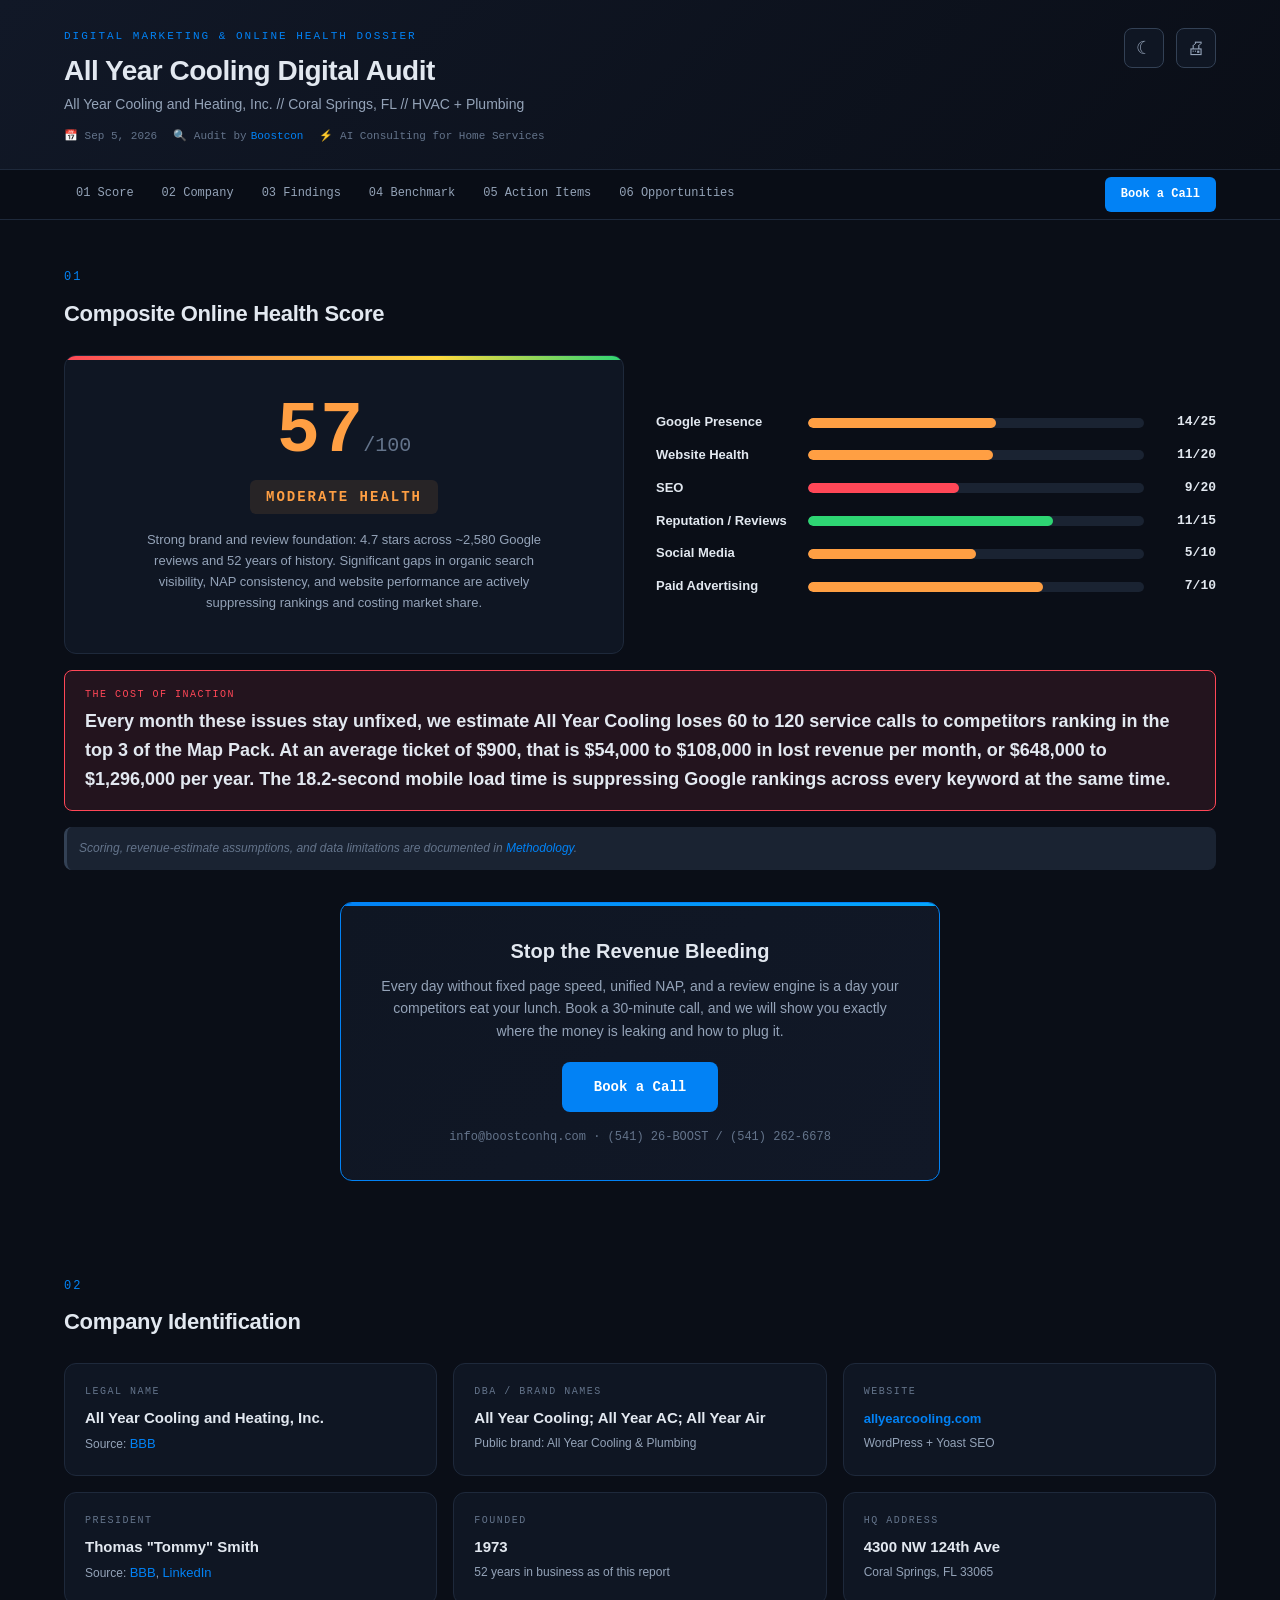
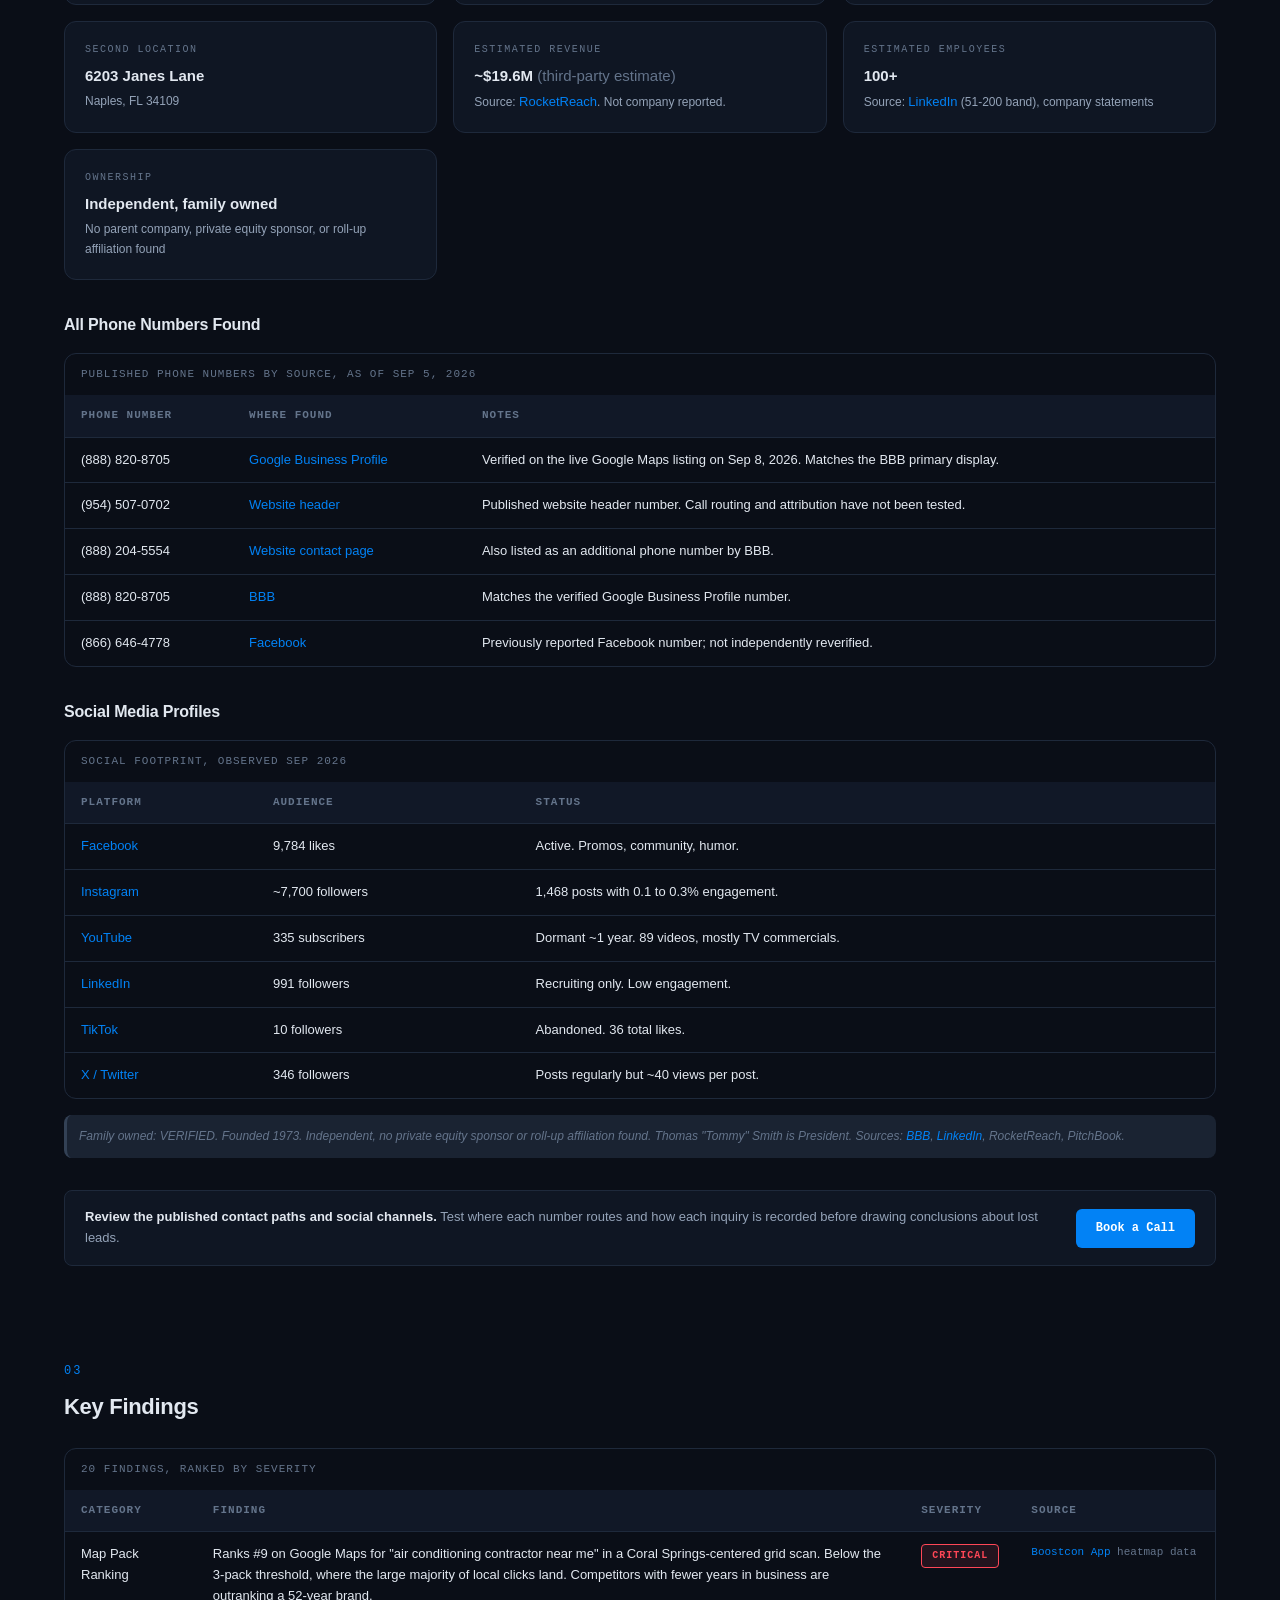
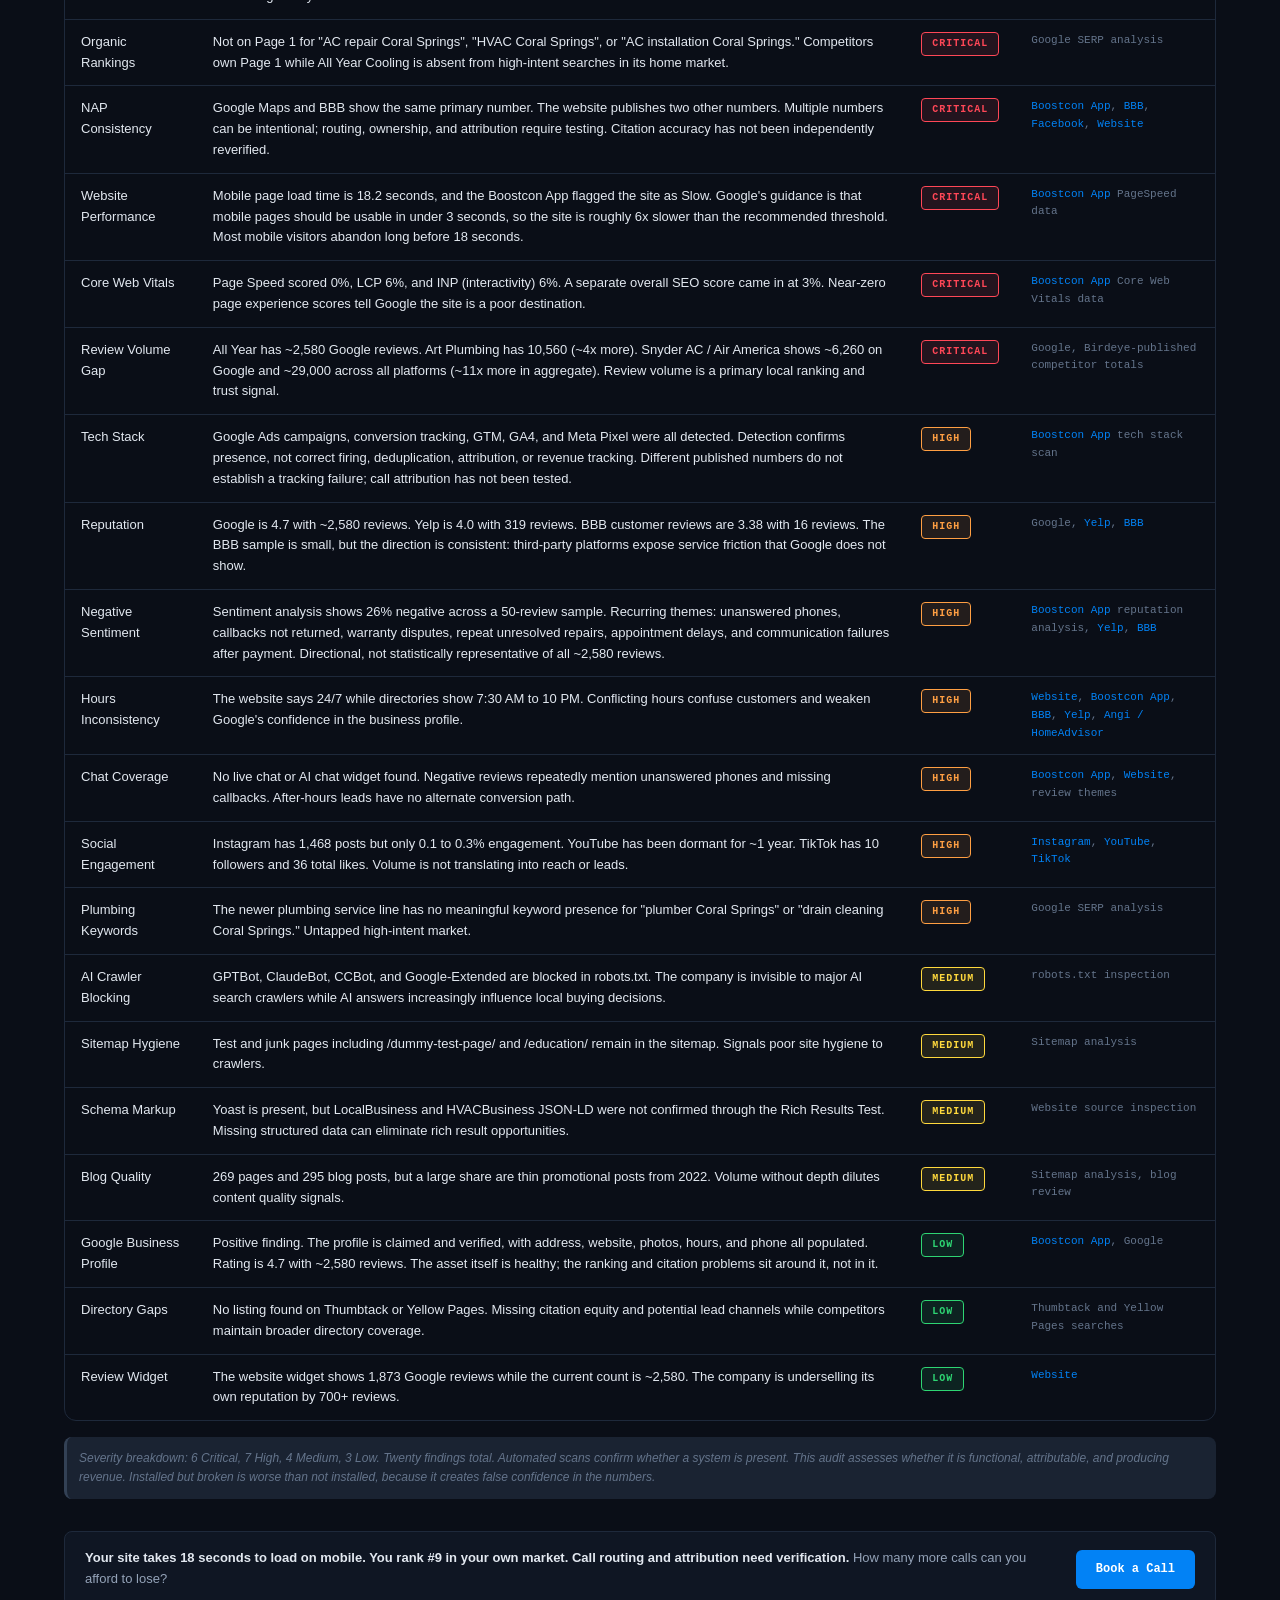
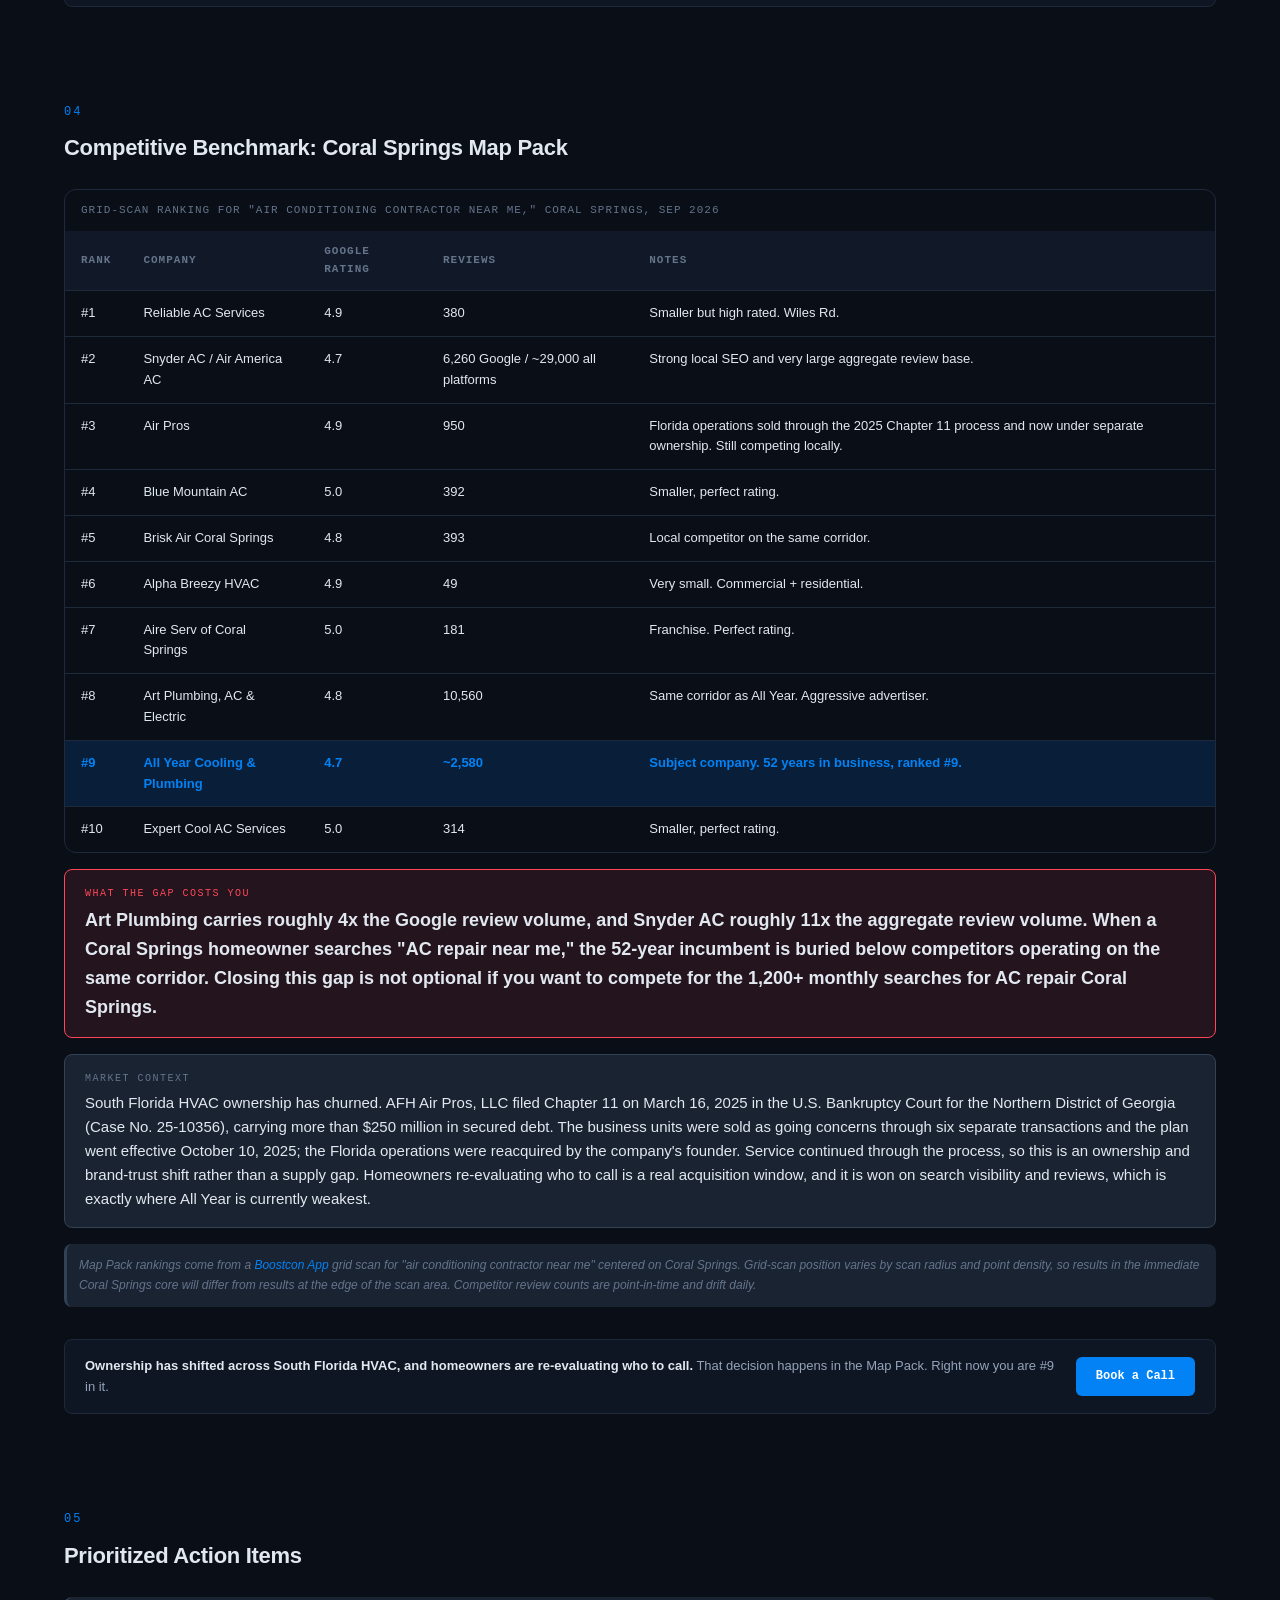
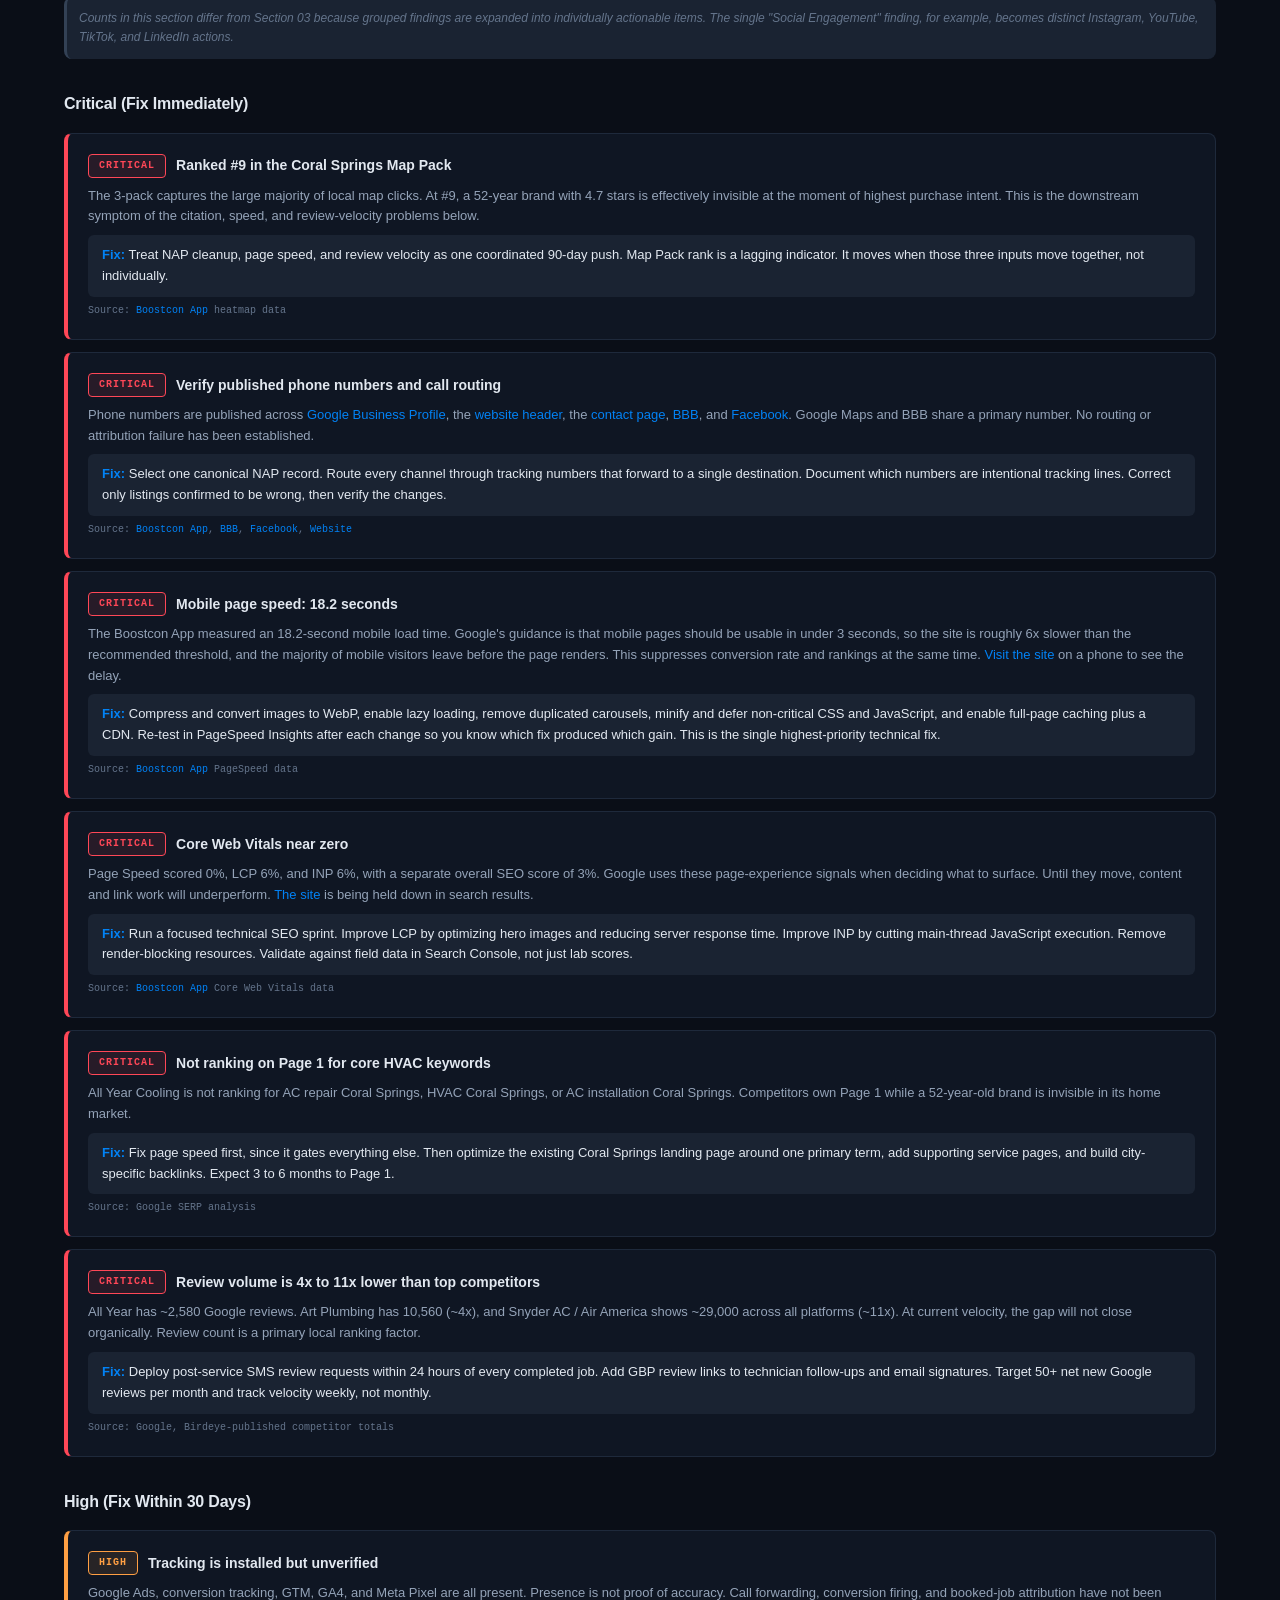
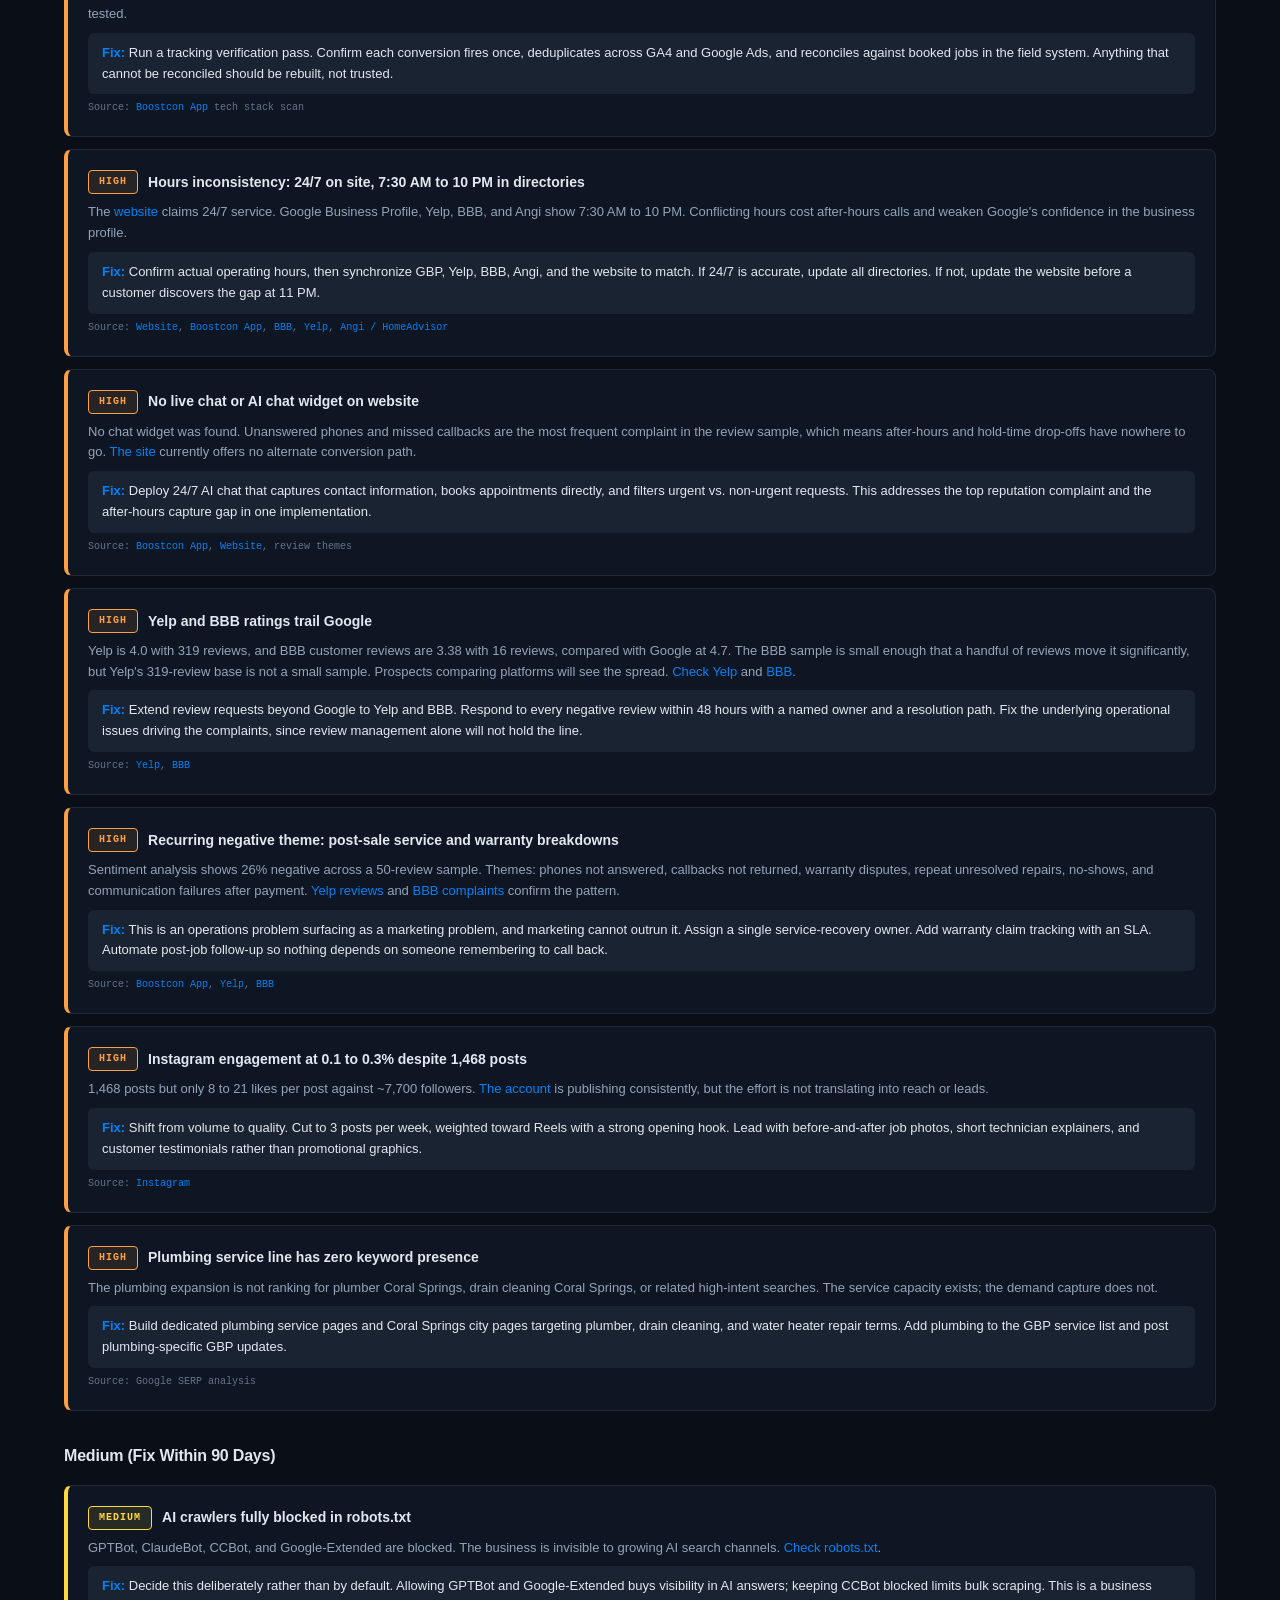
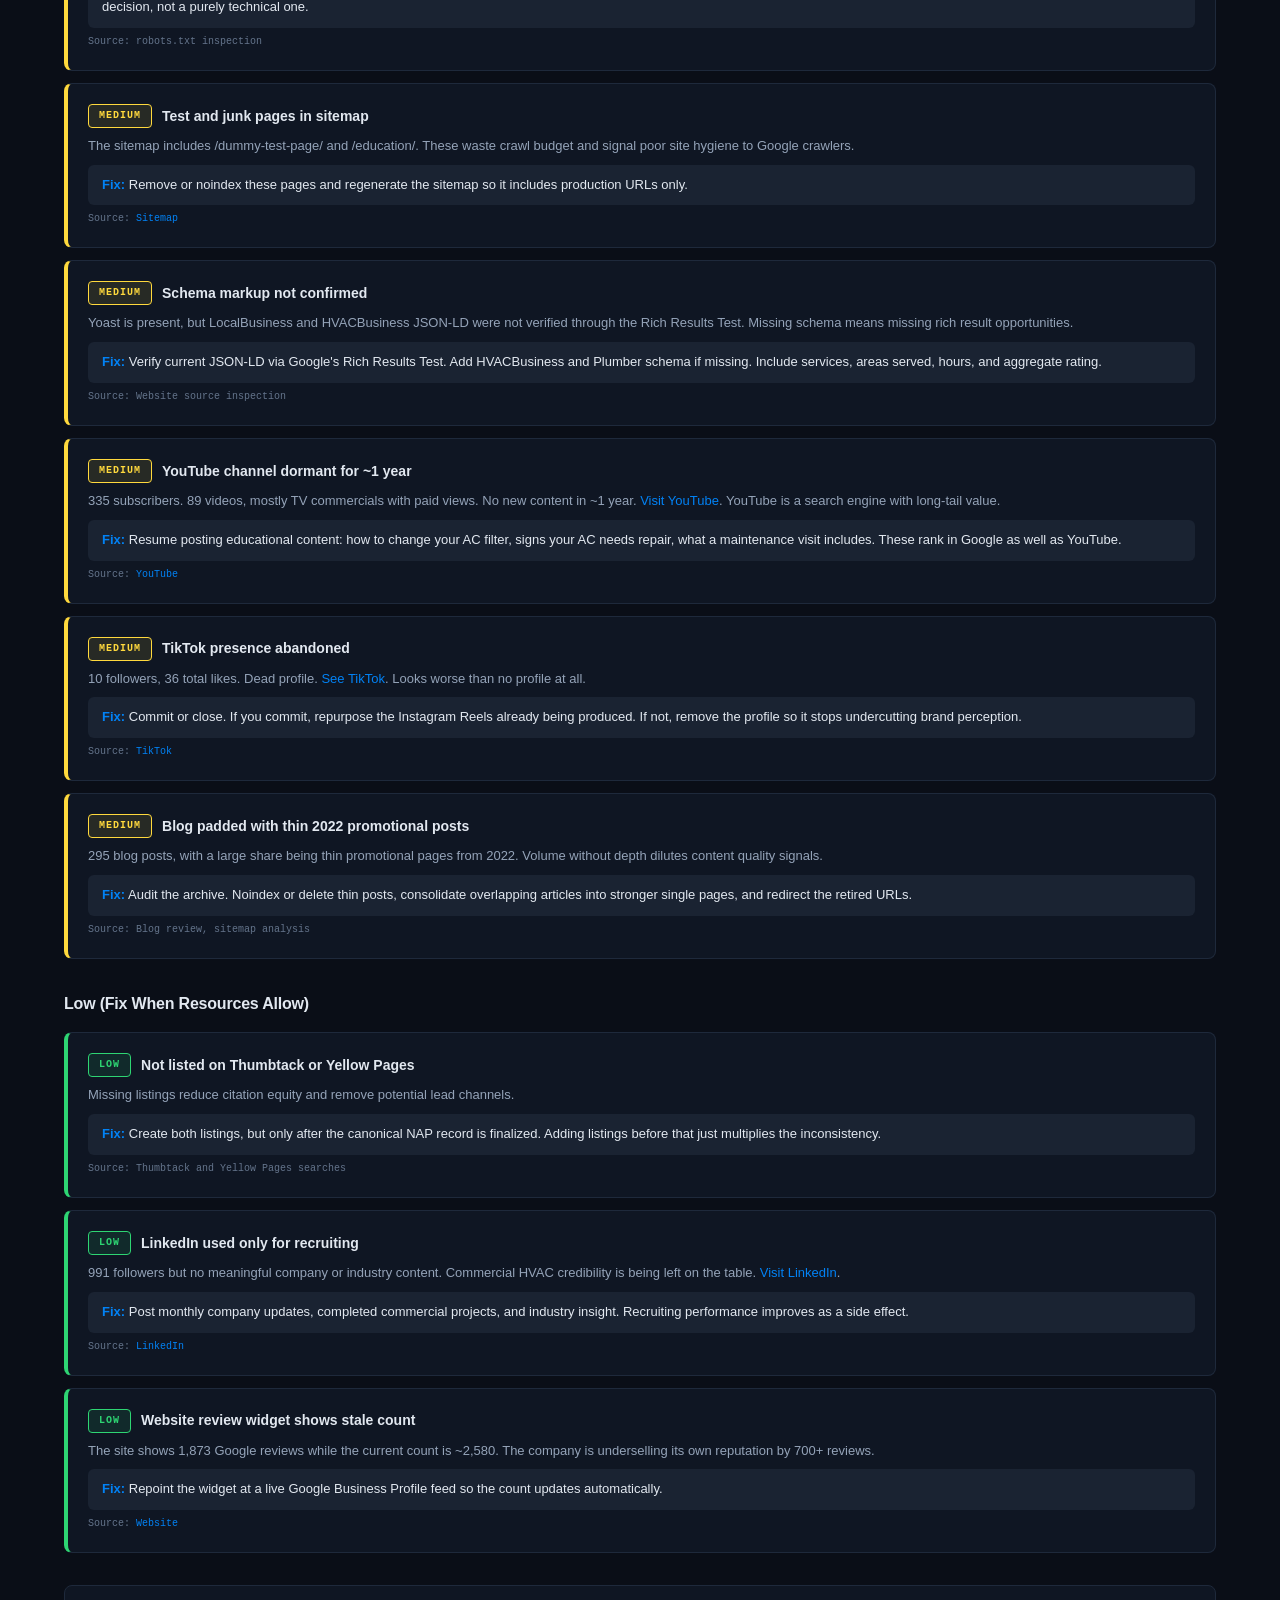
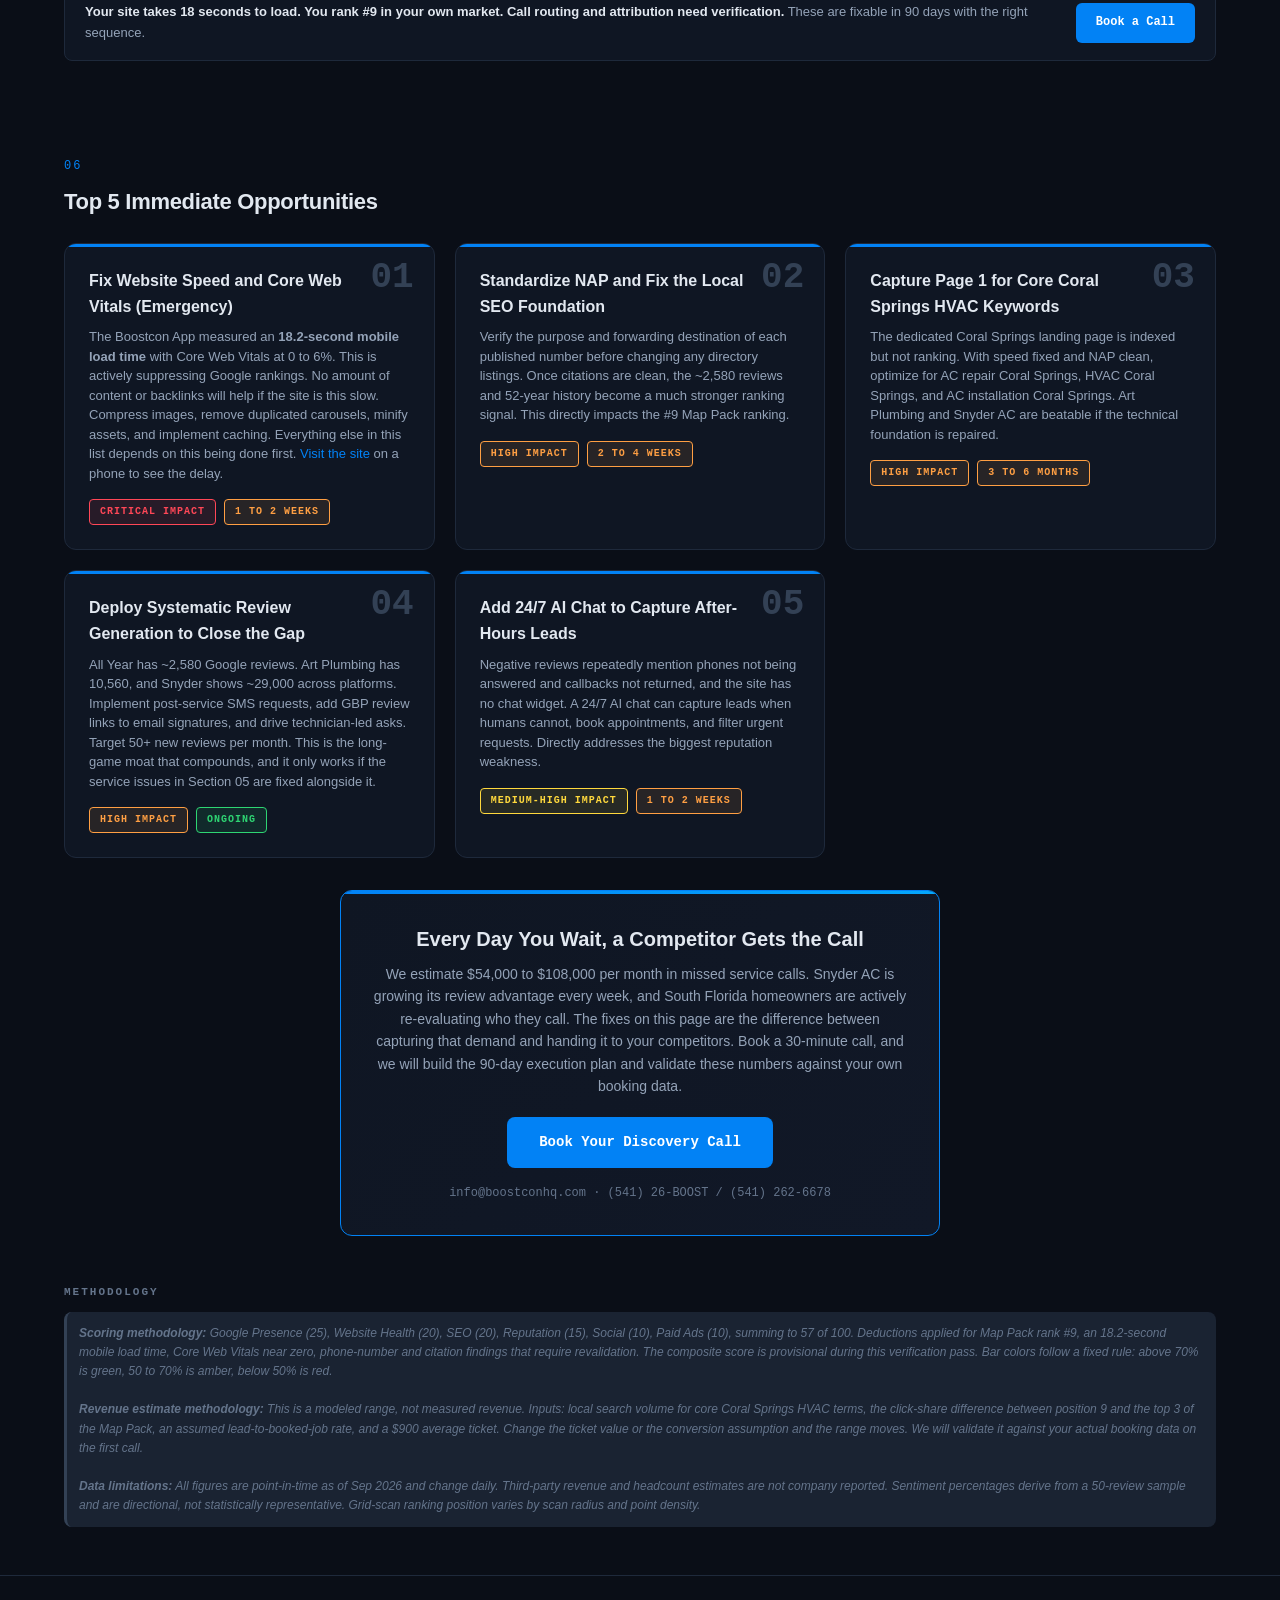
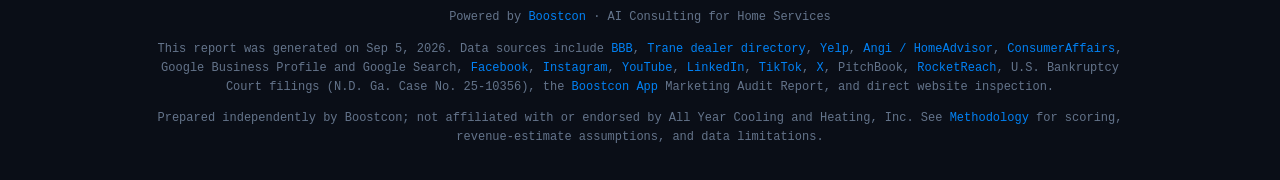
==== commit a6eeb40e: "Remove incorrect contact attribution and unsupported phone-routing conclusions" ====
--- a/allyear/index.html
+++ b/allyear/index.html
@@ -298,11 +298,11 @@
       <tr><th scope="col">Phone Number</th><th scope="col">Where Found</th><th scope="col">Notes</th></tr>
     </thead>
     <tbody>
-      <tr><td>(954) 646-4729</td><td><a href="https://maps.google.com/?q=All+Year+Cooling+4300+NW+124th+Ave+Coral+Springs+FL+33065" target="_blank" rel="noopener noreferrer">Google Business Profile</a></td><td>Confirmed in the <a href="https://app.boostconhq.com/?utm_source=audit_report&amp;utm_medium=web&amp;utm_campaign=allyear" target="_blank" rel="noopener noreferrer">Boostcon App</a>. Differs from every other listed number.</td></tr>
-      <tr><td>(954) 507-0702</td><td><a href="https://allyearcooling.com" target="_blank" rel="noopener noreferrer">Website header</a></td><td>Primary web number. Splits call attribution from GBP.</td></tr>
-      <tr><td>(888) 204-5554</td><td><a href="https://allyearcooling.com/contact/" target="_blank" rel="noopener noreferrer">Website contact page</a></td><td>Third number on the same website.</td></tr>
-      <tr><td>(888) 820-8705</td><td><a href="https://www.bbb.org/us/fl/coral-springs/profile/air-conditioning-contractor/all-year-cooling-and-heating-inc-0633-4003950" target="_blank" rel="noopener noreferrer">BBB</a></td><td>Fourth number. Damages NAP consistency.</td></tr>
-      <tr><td>(866) 646-4778</td><td><a href="https://www.facebook.com/AllYearCooling/" target="_blank" rel="noopener noreferrer">Facebook</a></td><td>Fifth number. Further fragments citations.</td></tr>
+      <tr><td>(888) 820-8705</td><td><a href="https://maps.google.com/?q=All+Year+Cooling+4300+NW+124th+Ave+Coral+Springs+FL+33065" target="_blank" rel="noopener noreferrer">Google Business Profile</a></td><td>Verified on the live Google Maps listing on Sep 8, 2026. Matches the BBB primary display.</td></tr>
+      <tr><td>(954) 507-0702</td><td><a href="https://allyearcooling.com" target="_blank" rel="noopener noreferrer">Website header</a></td><td>Published website header number. Call routing and attribution have not been tested.</td></tr>
+      <tr><td>(888) 204-5554</td><td><a href="https://allyearcooling.com/contact/" target="_blank" rel="noopener noreferrer">Website contact page</a></td><td>Also listed as an additional phone number by BBB.</td></tr>
+      <tr><td>(888) 820-8705</td><td><a href="https://www.bbb.org/us/fl/coral-springs/profile/air-conditioning-contractor/all-year-cooling-and-heating-inc-0633-4003950" target="_blank" rel="noopener noreferrer">BBB</a></td><td>Matches the verified Google Business Profile number.</td></tr>
+      <tr><td>(866) 646-4778</td><td><a href="https://www.facebook.com/AllYearCooling/" target="_blank" rel="noopener noreferrer">Facebook</a></td><td>Previously reported Facebook number; not independently reverified.</td></tr>
     </tbody>
   </table></div>
 
@@ -325,7 +325,7 @@
   <p class="note">Family owned: VERIFIED. Founded 1973. Independent, no private equity sponsor or roll-up affiliation found. Thomas "Tommy" Smith is President. Sources: <a href="https://www.bbb.org/us/fl/coral-springs/profile/air-conditioning-contractor/all-year-cooling-and-heating-inc-0633-4003950" target="_blank" rel="noopener noreferrer">BBB</a>, <a href="https://www.linkedin.com/company/all-year-cooling" target="_blank" rel="noopener noreferrer">LinkedIn</a>, RocketReach, PitchBook.</p>
 
   <div class="cta-small">
-    <div class="cta-small-text"><strong>5 phone numbers. 6 social platforms with only one meaningful traction channel.</strong> Every inconsistency is a signal to Google and to prospects that this business is not buttoned up. Let us fix it.</div>
+    <div class="cta-small-text"><strong>Review the published contact paths and social channels.</strong> Test where each number routes and how each inquiry is recorded before drawing conclusions about lost leads.</div>
     <a href="https://www.boostconhq.com/book?utm_source=audit_report&amp;utm_medium=web&amp;utm_campaign=allyear" class="cta-small-btn" target="_blank" rel="noopener noreferrer">Book a Call</a>
   </div>
 </section>
@@ -341,11 +341,11 @@
     <tbody>
     <tr><td>Map Pack Ranking</td><td class="finding-text">Ranks #9 on Google Maps for "air conditioning contractor near me" in a Coral Springs-centered grid scan. Below the 3-pack threshold, where the large majority of local clicks land. Competitors with fewer years in business are outranking a 52-year brand.</td><td><span class="badge badge-crit">Critical</span></td><td class="finding-source"><a href="https://app.boostconhq.com/?utm_source=audit_report&amp;utm_medium=web&amp;utm_campaign=allyear" target="_blank" rel="noopener noreferrer">Boostcon App</a> heatmap data</td></tr>
     <tr><td>Organic Rankings</td><td class="finding-text">Not on Page 1 for "AC repair Coral Springs", "HVAC Coral Springs", or "AC installation Coral Springs." Competitors own Page 1 while All Year Cooling is absent from high-intent searches in its home market.</td><td><span class="badge badge-crit">Critical</span></td><td class="finding-source">Google SERP analysis</td></tr>
-    <tr><td>NAP Consistency</td><td class="finding-text">Five different phone numbers appear across GBP, website header, contact page, BBB, and Facebook. Only 52% of 31 checked citations are accurate. This splits call attribution and destroys local SEO trust.</td><td><span class="badge badge-crit">Critical</span></td><td class="finding-source"><a href="https://app.boostconhq.com/?utm_source=audit_report&amp;utm_medium=web&amp;utm_campaign=allyear" target="_blank" rel="noopener noreferrer">Boostcon App</a>, <a href="https://www.bbb.org/us/fl/coral-springs/profile/air-conditioning-contractor/all-year-cooling-and-heating-inc-0633-4003950" target="_blank" rel="noopener noreferrer">BBB</a>, <a href="https://www.facebook.com/AllYearCooling/" target="_blank" rel="noopener noreferrer">Facebook</a>, <a href="https://allyearcooling.com" target="_blank" rel="noopener noreferrer">Website</a></td></tr>
+    <tr><td>NAP Consistency</td><td class="finding-text">Google Maps and BBB show the same primary number. The website publishes two other numbers. Multiple numbers can be intentional; routing, ownership, and attribution require testing. Citation accuracy has not been independently reverified.</td><td><span class="badge badge-crit">Critical</span></td><td class="finding-source"><a href="https://app.boostconhq.com/?utm_source=audit_report&amp;utm_medium=web&amp;utm_campaign=allyear" target="_blank" rel="noopener noreferrer">Boostcon App</a>, <a href="https://www.bbb.org/us/fl/coral-springs/profile/air-conditioning-contractor/all-year-cooling-and-heating-inc-0633-4003950" target="_blank" rel="noopener noreferrer">BBB</a>, <a href="https://www.facebook.com/AllYearCooling/" target="_blank" rel="noopener noreferrer">Facebook</a>, <a href="https://allyearcooling.com" target="_blank" rel="noopener noreferrer">Website</a></td></tr>
     <tr><td>Website Performance</td><td class="finding-text">Mobile page load time is 18.2 seconds, and the Boostcon App flagged the site as Slow. Google's guidance is that mobile pages should be usable in under 3 seconds, so the site is roughly 6x slower than the recommended threshold. Most mobile visitors abandon long before 18 seconds.</td><td><span class="badge badge-crit">Critical</span></td><td class="finding-source"><a href="https://app.boostconhq.com/?utm_source=audit_report&amp;utm_medium=web&amp;utm_campaign=allyear" target="_blank" rel="noopener noreferrer">Boostcon App</a> PageSpeed data</td></tr>
     <tr><td>Core Web Vitals</td><td class="finding-text">Page Speed scored 0%, LCP 6%, and INP (interactivity) 6%. A separate overall SEO score came in at 3%. Near-zero page experience scores tell Google the site is a poor destination.</td><td><span class="badge badge-crit">Critical</span></td><td class="finding-source"><a href="https://app.boostconhq.com/?utm_source=audit_report&amp;utm_medium=web&amp;utm_campaign=allyear" target="_blank" rel="noopener noreferrer">Boostcon App</a> Core Web Vitals data</td></tr>
     <tr><td>Review Volume Gap</td><td class="finding-text">All Year has ~2,580 Google reviews. Art Plumbing has 10,560 (~4x more). Snyder AC / Air America shows ~6,260 on Google and ~29,000 across all platforms (~11x more in aggregate). Review volume is a primary local ranking and trust signal.</td><td><span class="badge badge-crit">Critical</span></td><td class="finding-source">Google, Birdeye-published competitor totals</td></tr>
-    <tr><td>Tech Stack</td><td class="finding-text">Google Ads campaigns, conversion tracking, GTM, GA4, and Meta Pixel were all detected. Detection confirms presence, not correct firing, deduplication, attribution, or revenue tracking. With five phone numbers live, clean call attribution is structurally impossible today.</td><td><span class="badge badge-high">High</span></td><td class="finding-source"><a href="https://app.boostconhq.com/?utm_source=audit_report&amp;utm_medium=web&amp;utm_campaign=allyear" target="_blank" rel="noopener noreferrer">Boostcon App</a> tech stack scan</td></tr>
+    <tr><td>Tech Stack</td><td class="finding-text">Google Ads campaigns, conversion tracking, GTM, GA4, and Meta Pixel were all detected. Detection confirms presence, not correct firing, deduplication, attribution, or revenue tracking. Different published numbers do not establish a tracking failure; call attribution has not been tested.</td><td><span class="badge badge-high">High</span></td><td class="finding-source"><a href="https://app.boostconhq.com/?utm_source=audit_report&amp;utm_medium=web&amp;utm_campaign=allyear" target="_blank" rel="noopener noreferrer">Boostcon App</a> tech stack scan</td></tr>
     <tr><td>Reputation</td><td class="finding-text">Google is 4.7 with ~2,580 reviews. Yelp is 4.0 with 319 reviews. BBB customer reviews are 3.38 with 16 reviews. The BBB sample is small, but the direction is consistent: third-party platforms expose service friction that Google does not show.</td><td><span class="badge badge-high">High</span></td><td class="finding-source">Google, <a href="https://www.yelp.com/biz/all-year-coral-springs-2" target="_blank" rel="noopener noreferrer">Yelp</a>, <a href="https://www.bbb.org/us/fl/coral-springs/profile/air-conditioning-contractor/all-year-cooling-and-heating-inc-0633-4003950" target="_blank" rel="noopener noreferrer">BBB</a></td></tr>
     <tr><td>Negative Sentiment</td><td class="finding-text">Sentiment analysis shows 26% negative across a 50-review sample. Recurring themes: unanswered phones, callbacks not returned, warranty disputes, repeat unresolved repairs, appointment delays, and communication failures after payment. Directional, not statistically representative of all ~2,580 reviews.</td><td><span class="badge badge-high">High</span></td><td class="finding-source"><a href="https://app.boostconhq.com/?utm_source=audit_report&amp;utm_medium=web&amp;utm_campaign=allyear" target="_blank" rel="noopener noreferrer">Boostcon App</a> reputation analysis, <a href="https://www.yelp.com/biz/all-year-coral-springs-2" target="_blank" rel="noopener noreferrer">Yelp</a>, <a href="https://www.bbb.org/us/fl/coral-springs/profile/air-conditioning-contractor/all-year-cooling-and-heating-inc-0633-4003950" target="_blank" rel="noopener noreferrer">BBB</a></td></tr>
     <tr><td>Hours Inconsistency</td><td class="finding-text">The website says 24/7 while directories show 7:30 AM to 10 PM. Conflicting hours confuse customers and weaken Google's confidence in the business profile.</td><td><span class="badge badge-high">High</span></td><td class="finding-source"><a href="https://allyearcooling.com" target="_blank" rel="noopener noreferrer">Website</a>, <a href="https://app.boostconhq.com/?utm_source=audit_report&amp;utm_medium=web&amp;utm_campaign=allyear" target="_blank" rel="noopener noreferrer">Boostcon App</a>, <a href="https://www.bbb.org/us/fl/coral-springs/profile/air-conditioning-contractor/all-year-cooling-and-heating-inc-0633-4003950" target="_blank" rel="noopener noreferrer">BBB</a>, <a href="https://www.yelp.com/biz/all-year-coral-springs-2" target="_blank" rel="noopener noreferrer">Yelp</a>, <a href="https://www.homeadvisor.com/rated.AllYearCooling.19297135.html" target="_blank" rel="noopener noreferrer">Angi / HomeAdvisor</a></td></tr>
@@ -365,7 +365,7 @@
   <p class="note">Severity breakdown: 6 Critical, 7 High, 4 Medium, 3 Low. Twenty findings total. Automated scans confirm whether a system is <em>present</em>. This audit assesses whether it is <em>functional, attributable, and producing revenue</em>. Installed but broken is worse than not installed, because it creates false confidence in the numbers.</p>
 
   <div class="cta-small">
-    <div class="cta-small-text"><strong>Your site takes 18 seconds to load on mobile. You rank #9 in your own market. Five phone numbers split your call data.</strong> How many more calls can you afford to lose?</div>
+    <div class="cta-small-text"><strong>Your site takes 18 seconds to load on mobile. You rank #9 in your own market. Call routing and attribution need verification.</strong> How many more calls can you afford to lose?</div>
     <a href="https://www.boostconhq.com/book?utm_source=audit_report&amp;utm_medium=web&amp;utm_campaign=allyear" class="cta-small-btn" target="_blank" rel="noopener noreferrer">Book a Call</a>
   </div>
 </section>
@@ -425,9 +425,9 @@
   </div>
 
   <div class="finding-item crit">
-    <div class="finding-head"><span class="badge badge-crit">Critical</span><span class="finding-title">NAP phone inconsistency: five different numbers</span></div>
-    <p class="finding-detail">Five phone numbers appear across <a href="https://maps.google.com/?q=All+Year+Cooling+4300+NW+124th+Ave+Coral+Springs+FL+33065" target="_blank" rel="noopener noreferrer">Google Business Profile</a>, the <a href="https://allyearcooling.com" target="_blank" rel="noopener noreferrer">website header</a>, the <a href="https://allyearcooling.com/contact/" target="_blank" rel="noopener noreferrer">contact page</a>, <a href="https://www.bbb.org/us/fl/coral-springs/profile/air-conditioning-contractor/all-year-cooling-and-heating-inc-0633-4003950" target="_blank" rel="noopener noreferrer">BBB</a>, and <a href="https://www.facebook.com/AllYearCooling/" target="_blank" rel="noopener noreferrer">Facebook</a>. Only 52% of 31 citations are accurate. Beyond the ranking damage, this makes clean call attribution impossible, so paid spend cannot be judged on booked revenue.</p>
-    <p class="finding-fix"><strong>Fix:</strong> Select one canonical NAP record. Route every channel through tracking numbers that forward to a single destination. Push corrections across all 31+ citations via BrightLocal, Whitespark, or Yext, then re-scan in 30 days to confirm propagation.</p>
+    <div class="finding-head"><span class="badge badge-crit">Critical</span><span class="finding-title">Verify published phone numbers and call routing</span></div>
+    <p class="finding-detail">Phone numbers are published across <a href="https://maps.google.com/?q=All+Year+Cooling+4300+NW+124th+Ave+Coral+Springs+FL+33065" target="_blank" rel="noopener noreferrer">Google Business Profile</a>, the <a href="https://allyearcooling.com" target="_blank" rel="noopener noreferrer">website header</a>, the <a href="https://allyearcooling.com/contact/" target="_blank" rel="noopener noreferrer">contact page</a>, <a href="https://www.bbb.org/us/fl/coral-springs/profile/air-conditioning-contractor/all-year-cooling-and-heating-inc-0633-4003950" target="_blank" rel="noopener noreferrer">BBB</a>, and <a href="https://www.facebook.com/AllYearCooling/" target="_blank" rel="noopener noreferrer">Facebook</a>. Google Maps and BBB share a primary number. No routing or attribution failure has been established.</p>
+    <p class="finding-fix"><strong>Fix:</strong> Select one canonical NAP record. Route every channel through tracking numbers that forward to a single destination. Document which numbers are intentional tracking lines. Correct only listings confirmed to be wrong, then verify the changes.</p>
     <p class="finding-src">Source: <a href="https://app.boostconhq.com/?utm_source=audit_report&amp;utm_medium=web&amp;utm_campaign=allyear" target="_blank" rel="noopener noreferrer">Boostcon App</a>, <a href="https://www.bbb.org/us/fl/coral-springs/profile/air-conditioning-contractor/all-year-cooling-and-heating-inc-0633-4003950" target="_blank" rel="noopener noreferrer">BBB</a>, <a href="https://www.facebook.com/AllYearCooling/" target="_blank" rel="noopener noreferrer">Facebook</a>, <a href="https://allyearcooling.com" target="_blank" rel="noopener noreferrer">Website</a></p>
   </div>
 
@@ -463,7 +463,7 @@
 
   <div class="finding-item high">
     <div class="finding-head"><span class="badge badge-high">High</span><span class="finding-title">Tracking is installed but unverified</span></div>
-    <p class="finding-detail">Google Ads, conversion tracking, GTM, GA4, and Meta Pixel are all present. Presence is not proof of accuracy. With five phone numbers in circulation and no verification pass on file, there is no reliable line from ad spend to booked revenue.</p>
+    <p class="finding-detail">Google Ads, conversion tracking, GTM, GA4, and Meta Pixel are all present. Presence is not proof of accuracy. Call forwarding, conversion firing, and booked-job attribution have not been tested.</p>
     <p class="finding-fix"><strong>Fix:</strong> Run a tracking verification pass. Confirm each conversion fires once, deduplicates across GA4 and Google Ads, and reconciles against booked jobs in the field system. Anything that cannot be reconciled should be rebuilt, not trusted.</p>
     <p class="finding-src">Source: <a href="https://app.boostconhq.com/?utm_source=audit_report&amp;utm_medium=web&amp;utm_campaign=allyear" target="_blank" rel="noopener noreferrer">Boostcon App</a> tech stack scan</p>
   </div>
@@ -578,7 +578,7 @@
   </div>
 
   <div class="cta-small">
-    <div class="cta-small-text"><strong>Your site takes 18 seconds to load. You rank #9 in your own market. Five phone numbers split your call data.</strong> These are fixable in 90 days with the right sequence.</div>
+    <div class="cta-small-text"><strong>Your site takes 18 seconds to load. You rank #9 in your own market. Call routing and attribution need verification.</strong> These are fixable in 90 days with the right sequence.</div>
     <a href="https://www.boostconhq.com/book?utm_source=audit_report&amp;utm_medium=web&amp;utm_campaign=allyear" class="cta-small-btn" target="_blank" rel="noopener noreferrer">Book a Call</a>
   </div>
 </section>
@@ -596,7 +596,7 @@
     <div class="opp-card">
       <p class="opp-rank" aria-hidden="true">02</p>
       <h3 class="opp-title">Standardize NAP and Fix the Local SEO Foundation</h3>
-      <p class="opp-desc">Consolidate to one primary phone number across all 31+ directories, where 48% of citations are currently wrong. Once citations are clean, the ~2,580 reviews and 52-year history become a much stronger ranking signal. This directly impacts the #9 Map Pack ranking.</p>
+      <p class="opp-desc">Verify the purpose and forwarding destination of each published number before changing any directory listings. Once citations are clean, the ~2,580 reviews and 52-year history become a much stronger ranking signal. This directly impacts the #9 Map Pack ranking.</p>
       <p class="opp-meta"><span class="opp-tag badge-high">High Impact</span><span class="opp-tag badge-high">2 to 4 Weeks</span></p>
     </div>
     <div class="opp-card">
@@ -629,7 +629,7 @@
 
 <section class="methodology-wrap" id="methodology" aria-labelledby="methodology-label" tabindex="-1">
   <h2 class="methodology-label" id="methodology-label">Methodology</h2>
-  <p class="note" style="margin-top:0"><strong>Scoring methodology:</strong> Google Presence (25), Website Health (20), SEO (20), Reputation (15), Social (10), Paid Ads (10), summing to 57 of 100. Deductions applied for Map Pack rank #9, an 18.2-second mobile load time, Core Web Vitals near zero, five published phone numbers, and 52% citation accuracy. Bar colors follow a fixed rule: above 70% is green, 50 to 70% is amber, below 50% is red.<br><br><strong>Revenue estimate methodology:</strong> This is a modeled range, not measured revenue. Inputs: local search volume for core Coral Springs HVAC terms, the click-share difference between position 9 and the top 3 of the Map Pack, an assumed lead-to-booked-job rate, and a $900 average ticket. Change the ticket value or the conversion assumption and the range moves. We will validate it against your actual booking data on the first call.<br><br><strong>Data limitations:</strong> All figures are point-in-time as of Sep 2026 and change daily. Third-party revenue and headcount estimates are not company reported. Sentiment percentages derive from a 50-review sample and are directional, not statistically representative. Grid-scan ranking position varies by scan radius and point density.</p>
+  <p class="note" style="margin-top:0"><strong>Scoring methodology:</strong> Google Presence (25), Website Health (20), SEO (20), Reputation (15), Social (10), Paid Ads (10), summing to 57 of 100. Deductions applied for Map Pack rank #9, an 18.2-second mobile load time, Core Web Vitals near zero, phone-number and citation findings that require revalidation. The composite score is provisional during this verification pass. Bar colors follow a fixed rule: above 70% is green, 50 to 70% is amber, below 50% is red.<br><br><strong>Revenue estimate methodology:</strong> This is a modeled range, not measured revenue. Inputs: local search volume for core Coral Springs HVAC terms, the click-share difference between position 9 and the top 3 of the Map Pack, an assumed lead-to-booked-job rate, and a $900 average ticket. Change the ticket value or the conversion assumption and the range moves. We will validate it against your actual booking data on the first call.<br><br><strong>Data limitations:</strong> All figures are point-in-time as of Sep 2026 and change daily. Third-party revenue and headcount estimates are not company reported. Sentiment percentages derive from a 50-review sample and are directional, not statistically representative. Grid-scan ranking position varies by scan radius and point density.</p>
 </section>
 
 </main>
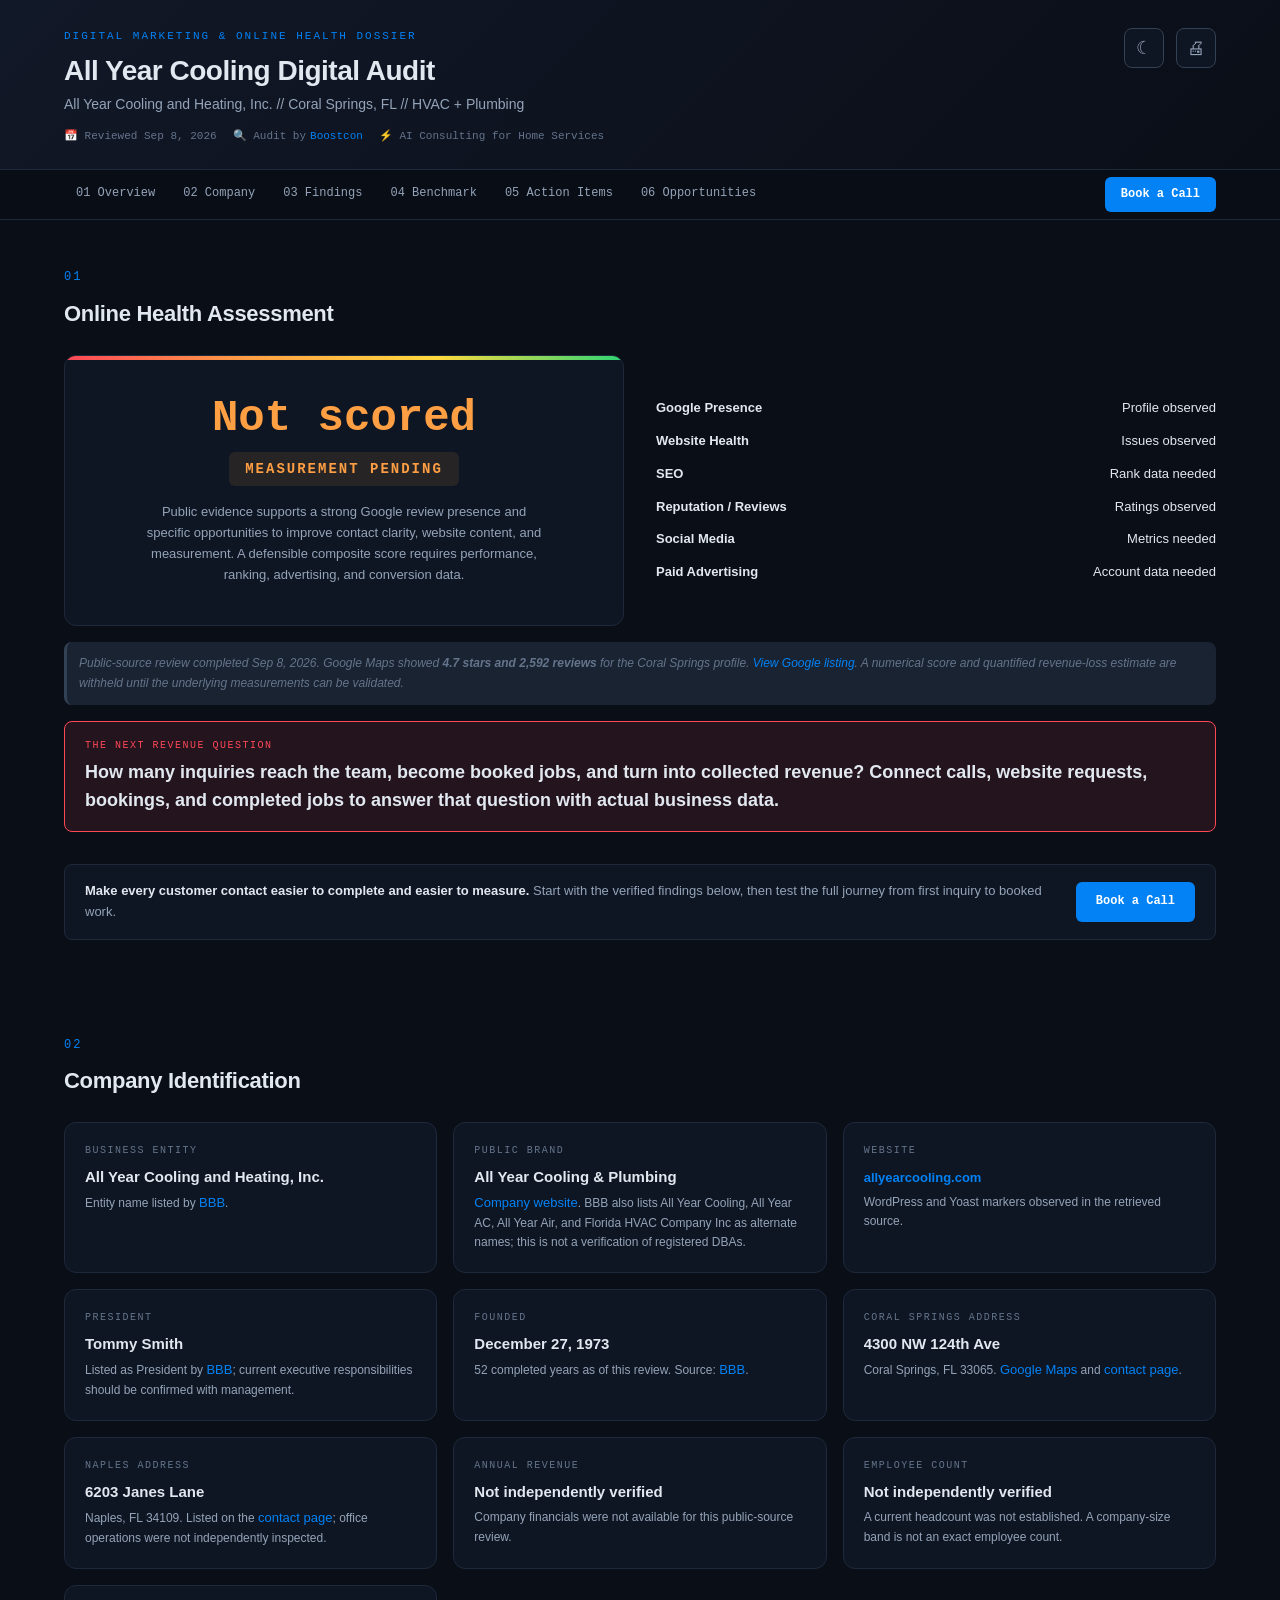
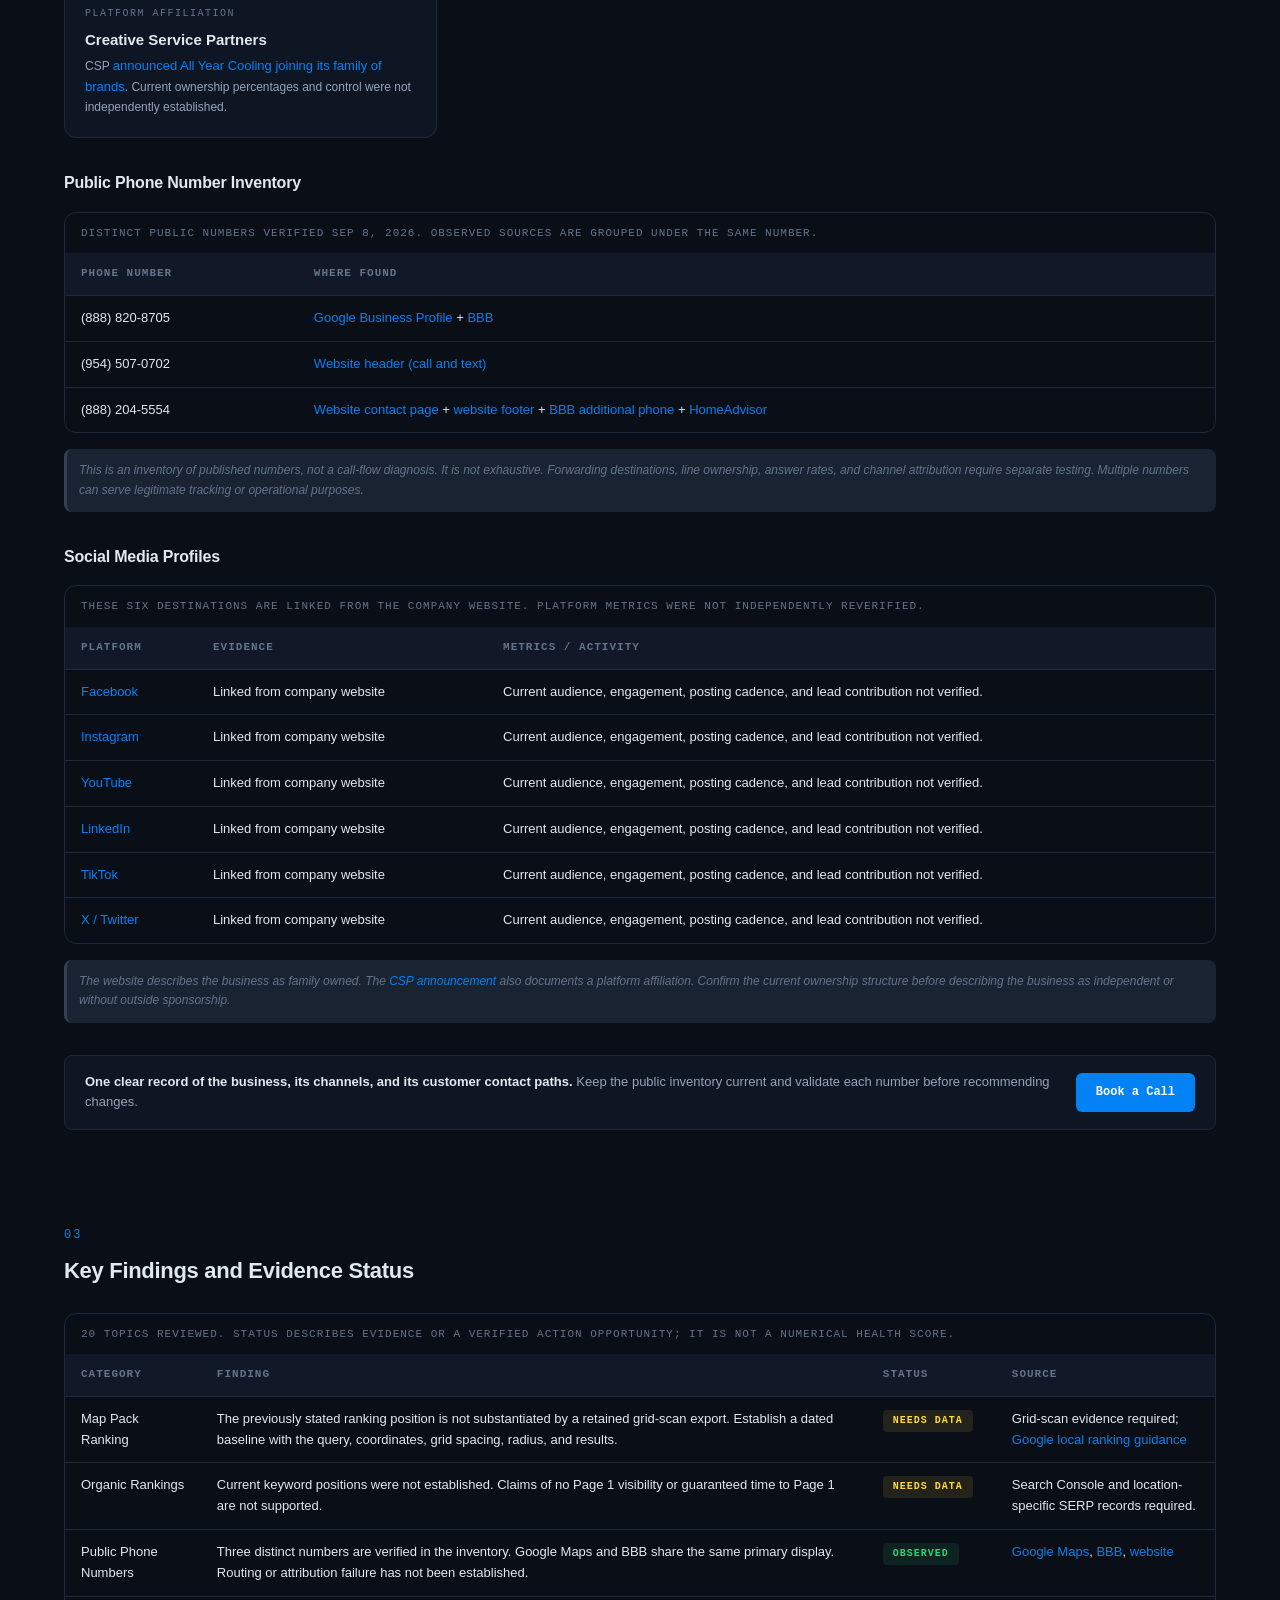
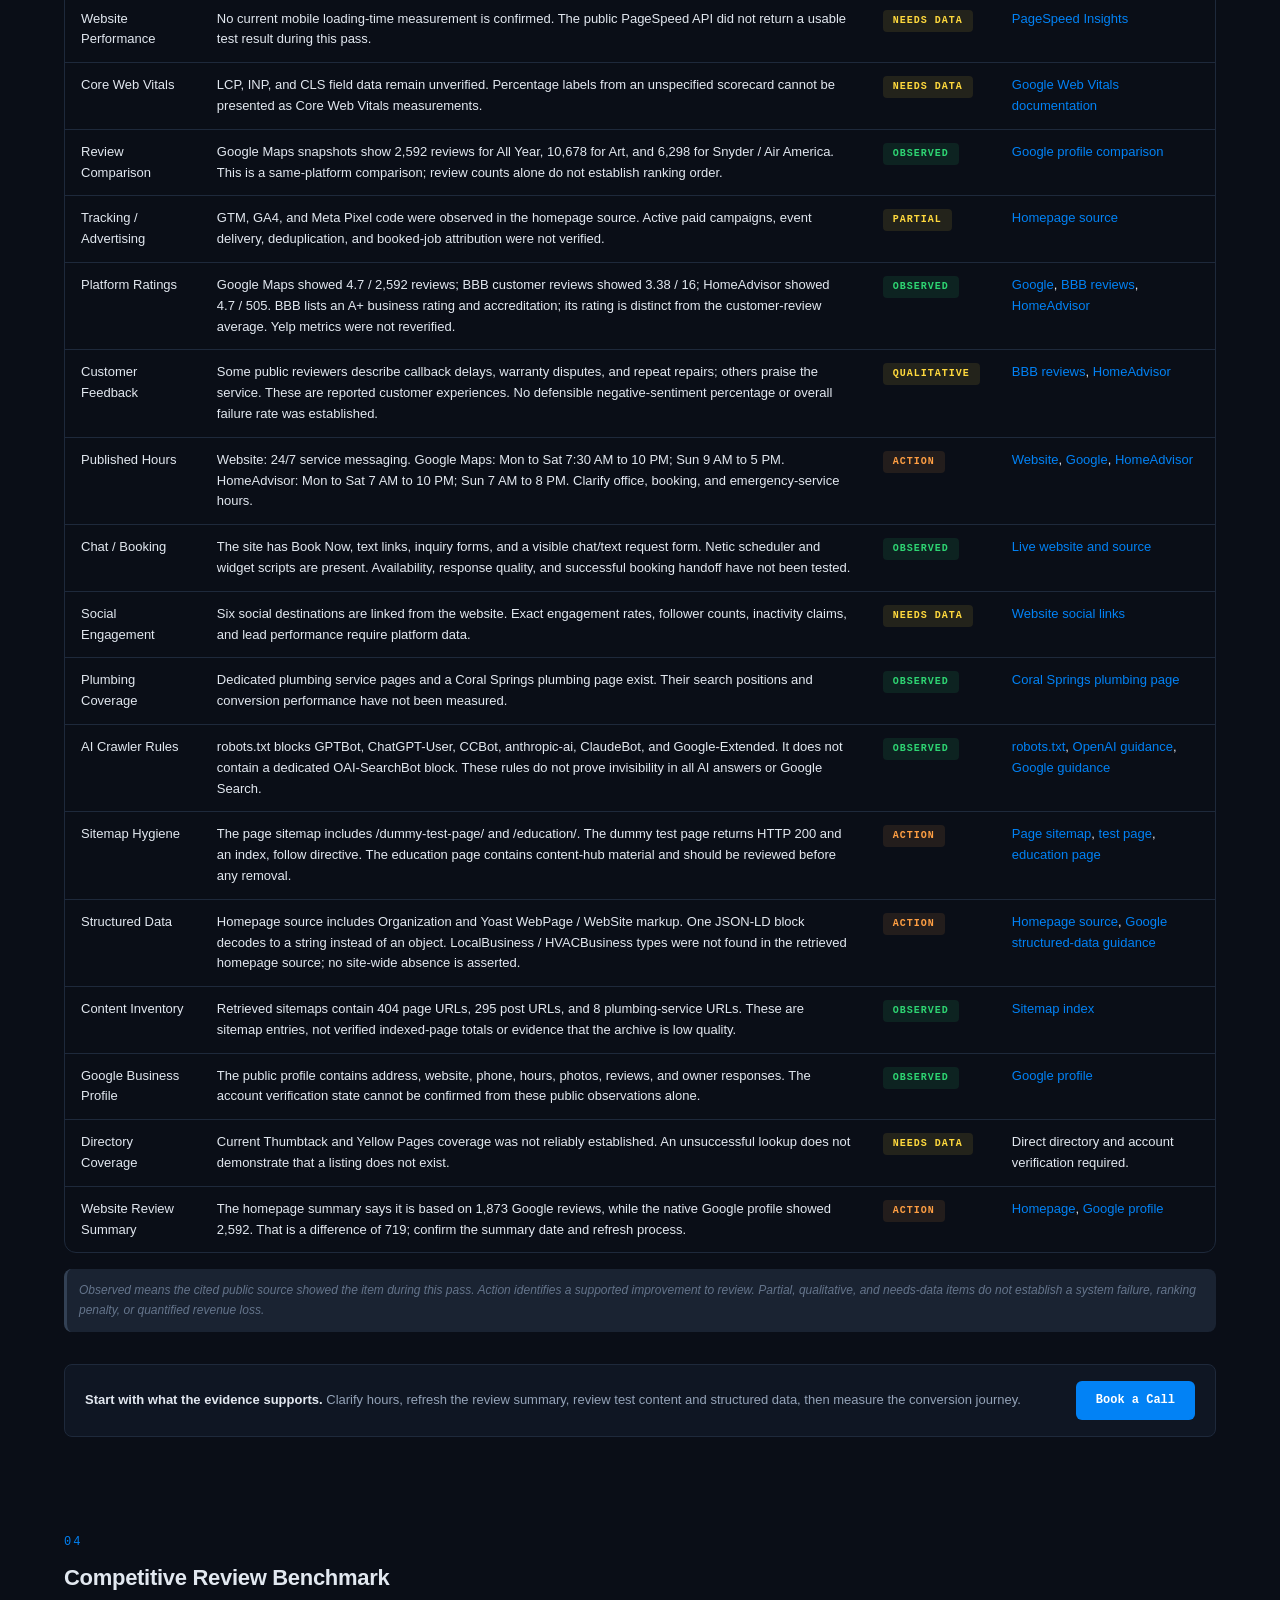
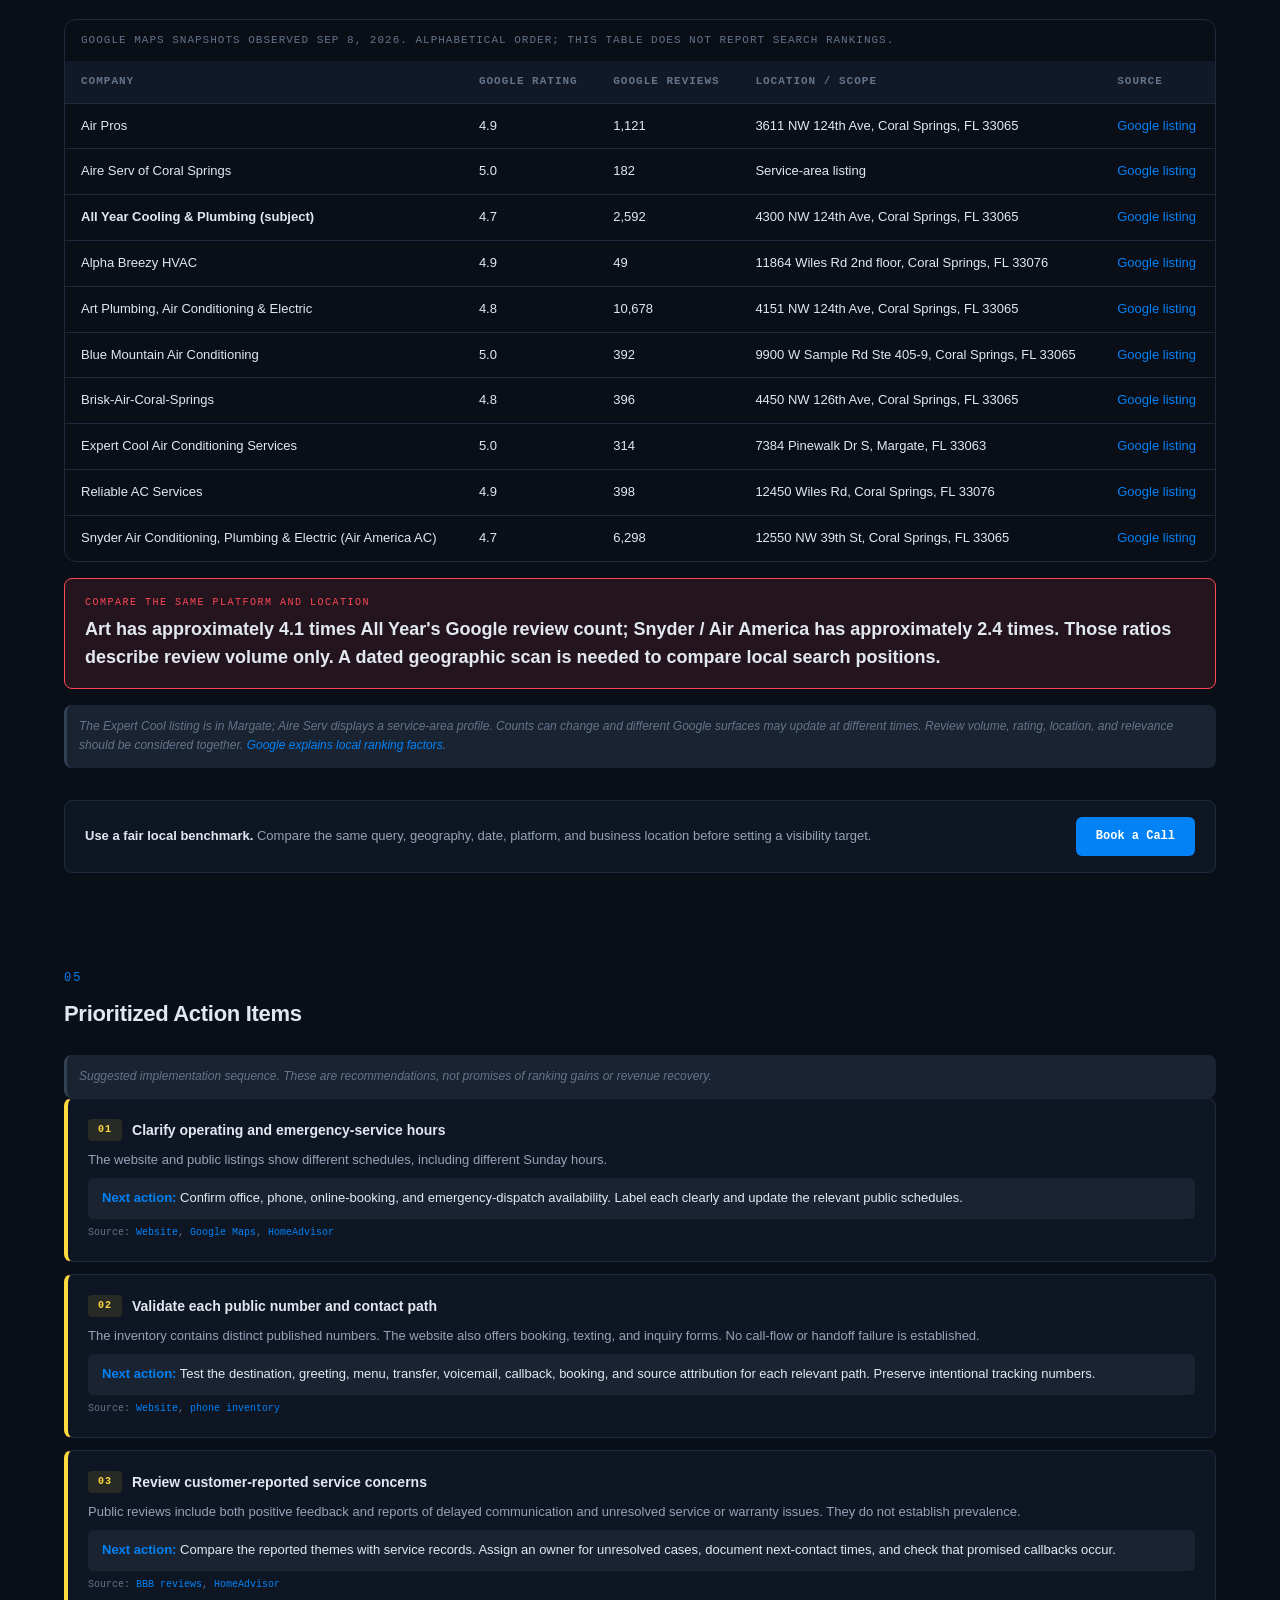
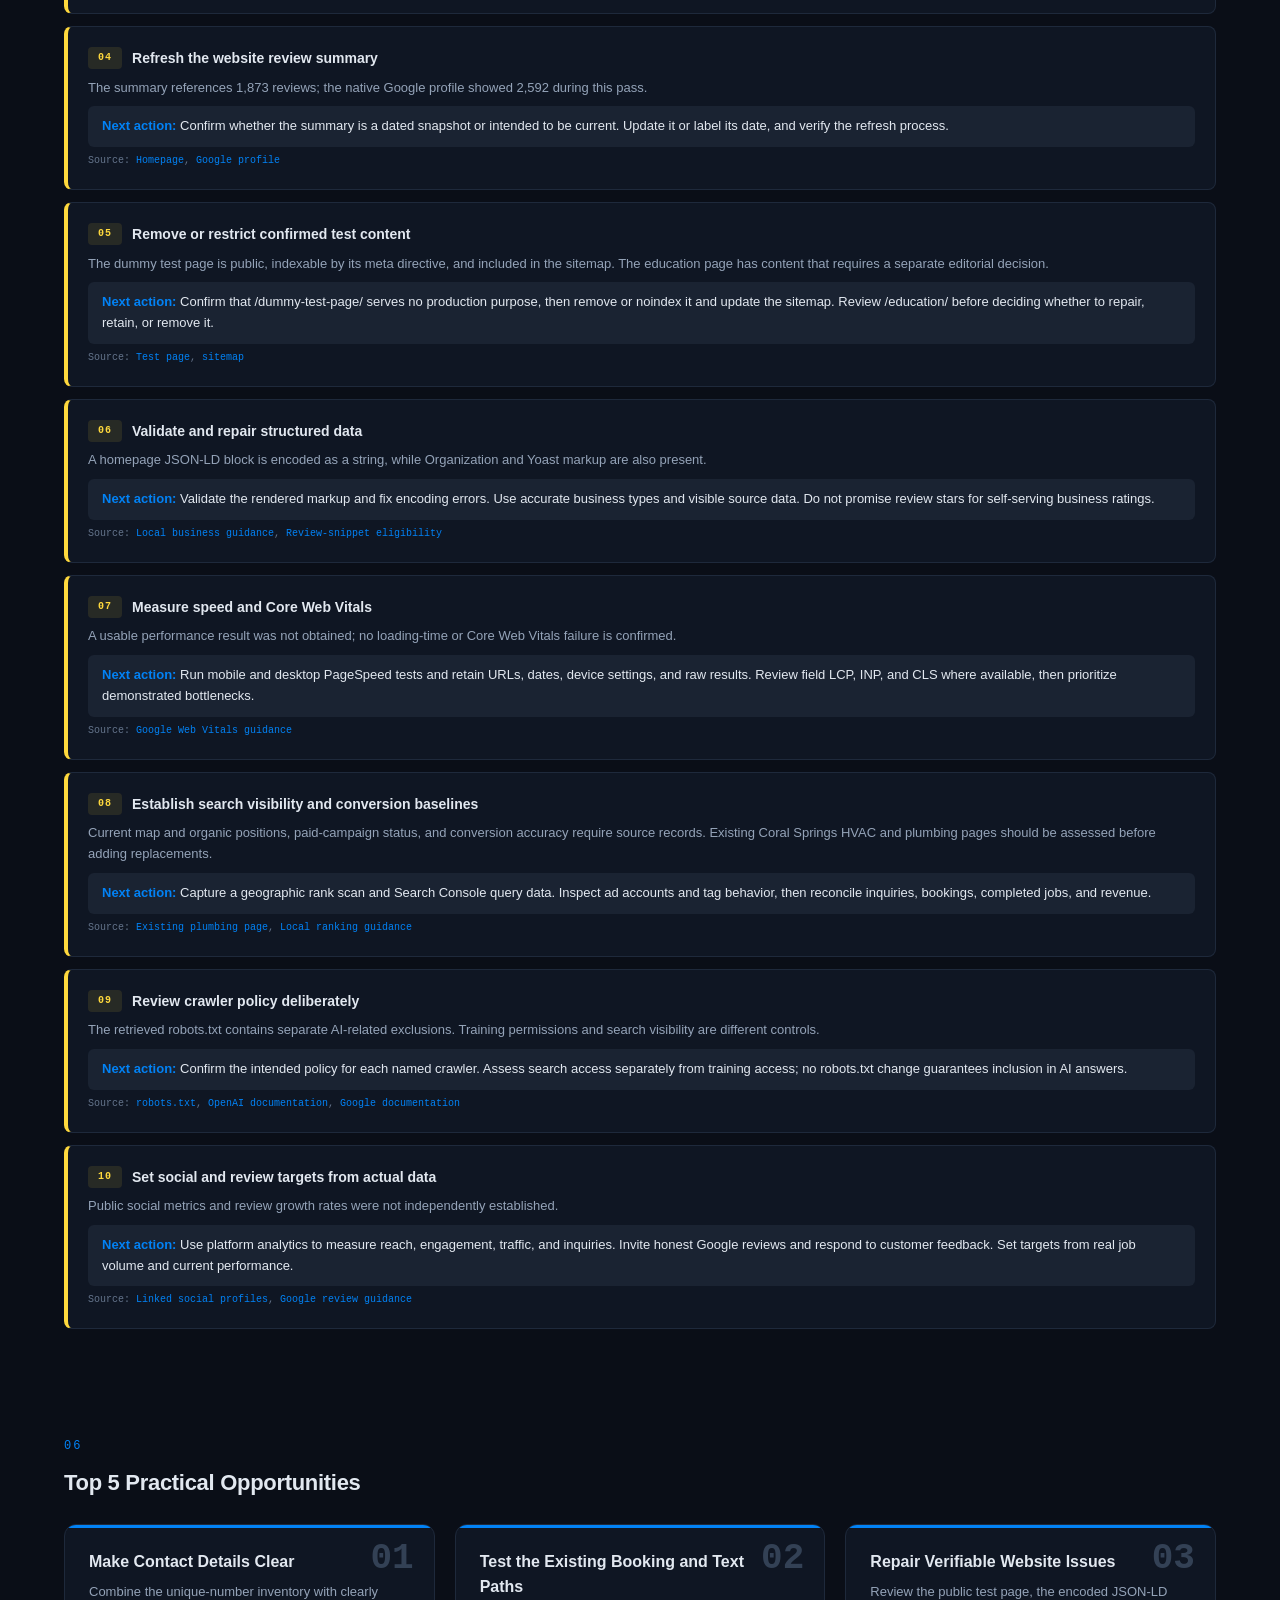
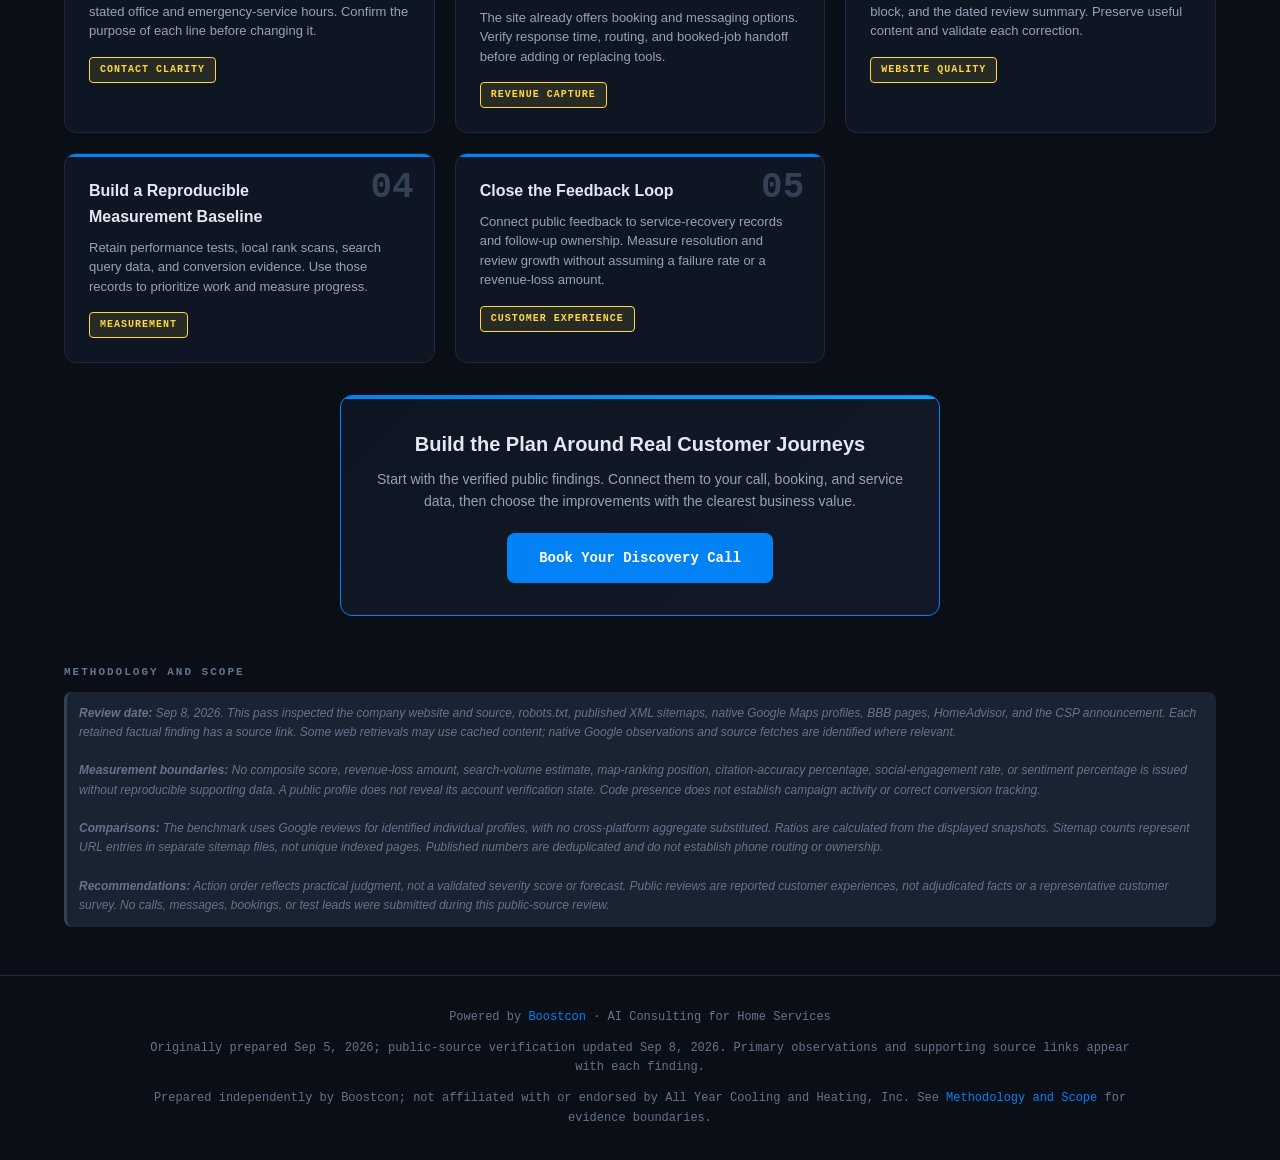
==== commit 1893e118: "Verify All Year audit claims and deduplicate public phone inventory Correct sourced business, review" ====
--- a/allyear/index.html
+++ b/allyear/index.html
@@ -9,7 +9,7 @@
 <meta name="theme-color" content="#0a0e17">
 <meta property="og:type" content="website">
 <meta property="og:title" content="All Year Cooling Digital Audit | Boostcon">
-<meta property="og:description" content="Composite online health score, competitive benchmark, and prioritized fixes for All Year Cooling and Heating, Inc.">
+<meta property="og:description" content="Public-source findings, a Google review comparison, and practical next steps for All Year Cooling and Heating, Inc.">
 <meta property="og:site_name" content="Boostcon">
 <link rel="icon" href="data:image/svg+xml,<svg xmlns='http://www.w3.org/2000/svg' viewBox='0 0 100 100'><text y='.9em' font-size='90'>&#9889;</text></svg>">
 
@@ -192,6 +192,10 @@
   .score-row{flex-wrap:wrap}
   .score-label{min-width:110px}
 }
+.badge-verified{background:var(--low-bg);color:var(--low)}
+.badge-action{background:var(--high-bg);color:var(--high)}
+.badge-check{background:var(--med-bg);color:var(--med)}
+.score-val{max-width:55%}
 </style>
 </head>
 <body>
@@ -211,7 +215,7 @@
     </div>
   </div>
   <div class="header-meta">
-    <span>&#128197; Sep 5, 2026</span>
+    <span>&#128197; Reviewed Sep 8, 2026</span>
     <span>&#128269; Audit by <a href="https://boostconhq.com/?utm_source=audit_report&amp;utm_medium=web&amp;utm_campaign=allyear" target="_blank" rel="noopener noreferrer">Boostcon</a></span>
     <span>&#9889; AI Consulting for Home Services</span>
   </div>
@@ -219,7 +223,7 @@
 
 <nav class="nav" id="mainNav" aria-label="Report sections">
   <div class="nav-inner">
-    <a href="#score" class="nav-link">01 Score</a>
+    <a href="#score" class="nav-link">01 Overview</a>
     <a href="#company" class="nav-link">02 Company</a>
     <a href="#findings" class="nav-link">03 Findings</a>
     <a href="#benchmark" class="nav-link">04 Benchmark</a>
@@ -229,7 +233,7 @@
   </div>
   <button type="button" class="hamburger" id="hamburger" title="Menu" aria-label="Open navigation menu" aria-expanded="false" aria-controls="mobileMenu">&#9776;</button>
   <div class="mobile-menu" id="mobileMenu">
-    <a href="#score" class="nav-link">01 Score</a>
+    <a href="#score" class="nav-link">01 Overview</a>
     <a href="#company" class="nav-link">02 Company</a>
     <a href="#findings" class="nav-link">03 Findings</a>
     <a href="#benchmark" class="nav-link">04 Benchmark</a>
@@ -242,403 +246,95 @@
 <main>
 
 <section class="section" id="score">
-  <p class="section-num">01</p>
-  <h2 class="section-title">Composite Online Health Score</h2>
-  <div class="score-wrap">
-    <div class="score-big">
-      <div><span class="score-number">57</span><span class="score-out-of">/100</span></div>
-      <p class="score-verdict">Moderate Health</p>
-      <p class="score-desc">Strong brand and review foundation: 4.7 stars across ~2,580 Google reviews and 52 years of history. Significant gaps in organic search visibility, NAP consistency, and website performance are actively suppressing rankings and costing market share.</p>
-    </div>
-    <div class="score-breakdown">
-      <div class="score-row"><span class="score-label">Google Presence</span><div class="score-bar-wrap"><div class="score-bar tier-warn" style="width:56%"></div></div><span class="score-val">14/25</span></div>
-      <div class="score-row"><span class="score-label">Website Health</span><div class="score-bar-wrap"><div class="score-bar tier-warn" style="width:55%"></div></div><span class="score-val">11/20</span></div>
-      <div class="score-row"><span class="score-label">SEO</span><div class="score-bar-wrap"><div class="score-bar tier-bad" style="width:45%"></div></div><span class="score-val">9/20</span></div>
-      <div class="score-row"><span class="score-label">Reputation / Reviews</span><div class="score-bar-wrap"><div class="score-bar tier-good" style="width:73%"></div></div><span class="score-val">11/15</span></div>
-      <div class="score-row"><span class="score-label">Social Media</span><div class="score-bar-wrap"><div class="score-bar tier-warn" style="width:50%"></div></div><span class="score-val">5/10</span></div>
-      <div class="score-row"><span class="score-label">Paid Advertising</span><div class="score-bar-wrap"><div class="score-bar tier-warn" style="width:70%"></div></div><span class="score-val">7/10</span></div>
-    </div>
-  </div>
-
-  <div class="cost-stat">
-    <div class="cost-stat-label">The Cost of Inaction</div>
-    <div class="cost-stat-value">Every month these issues stay unfixed, we estimate All Year Cooling loses 60 to 120 service calls to competitors ranking in the top 3 of the Map Pack. At an average ticket of $900, that is <strong>$54,000 to $108,000 in lost revenue per month</strong>, or <strong>$648,000 to $1,296,000 per year</strong>. The 18.2-second mobile load time is suppressing Google rankings across every keyword at the same time.</div>
-  </div>
-
-  <p class="note">Scoring, revenue-estimate assumptions, and data limitations are documented in <a href="#methodology">Methodology</a>.</p>
-
-  <div class="cta-large" style="margin-top:32px">
-    <p class="cta-title">Stop the Revenue Bleeding</p>
-    <p class="cta-desc">Every day without fixed page speed, unified NAP, and a review engine is a day your competitors eat your lunch. Book a 30-minute call, and we will show you exactly where the money is leaking and how to plug it.</p>
-    <a href="https://www.boostconhq.com/book?utm_source=audit_report&amp;utm_medium=web&amp;utm_campaign=allyear" class="cta-btn" target="_blank" rel="noopener noreferrer">Book a Call</a>
-    <p class="cta-contact"><a href="mailto:info@boostconhq.com">info@boostconhq.com</a> &middot; <a href="tel:+15412626678">(541) 26-BOOST / (541) 262-6678</a></p>
-  </div>
+<p class="section-num">01</p>
+<h2 class="section-title">Online Health Assessment</h2>
+<div class="score-wrap">
+<div class="score-big"><div class="score-number" style="font-size:44px">Not scored</div><p class="score-verdict">Measurement pending</p><p class="score-desc">Public evidence supports a strong Google review presence and specific opportunities to improve contact clarity, website content, and measurement. A defensible composite score requires performance, ranking, advertising, and conversion data.</p></div>
+<div class="score-breakdown"><div class="score-row" style="justify-content:space-between"><span class="score-label">Google Presence</span><span class="score-val" style="font-family:var(--sans);font-weight:500">Profile observed</span></div><div class="score-row" style="justify-content:space-between"><span class="score-label">Website Health</span><span class="score-val" style="font-family:var(--sans);font-weight:500">Issues observed</span></div><div class="score-row" style="justify-content:space-between"><span class="score-label">SEO</span><span class="score-val" style="font-family:var(--sans);font-weight:500">Rank data needed</span></div><div class="score-row" style="justify-content:space-between"><span class="score-label">Reputation / Reviews</span><span class="score-val" style="font-family:var(--sans);font-weight:500">Ratings observed</span></div><div class="score-row" style="justify-content:space-between"><span class="score-label">Social Media</span><span class="score-val" style="font-family:var(--sans);font-weight:500">Metrics needed</span></div><div class="score-row" style="justify-content:space-between"><span class="score-label">Paid Advertising</span><span class="score-val" style="font-family:var(--sans);font-weight:500">Account data needed</span></div></div></div><p class="note">Public-source review completed Sep 8, 2026. Google Maps showed <strong>4.7 stars and 2,592 reviews</strong> for the Coral Springs profile. <a href="https://www.google.com/maps/place/All+Year+Cooling+%26+Plumbing/@26.2841914,-80.2943434,17z/data=!3m1!4b1!4m6!3m5!1s0x88d901a71411b2f9:0x987c84ac1322328f!8m2!3d26.2841914!4d-80.2917685!16s%2Fg%2F1hhwy8z0p?entry=ttu&amp;g_ep=EgoyMDI2MDkwMi4wIKXMDSoASAFQAw%3D%3D" target="_blank" rel="noopener noreferrer">View Google listing</a>. A numerical score and quantified revenue-loss estimate are withheld until the underlying measurements can be validated.</p><div class="cost-stat"><div class="cost-stat-label">The next revenue question</div><div class="cost-stat-value">How many inquiries reach the team, become booked jobs, and turn into collected revenue? Connect calls, website requests, bookings, and completed jobs to answer that question with actual business data.</div></div><div class="cta-small"><div class="cta-small-text"><strong>Make every customer contact easier to complete and easier to measure.</strong> Start with the verified findings below, then test the full journey from first inquiry to booked work.</div><a class="cta-small-btn" href="https://www.boostconhq.com/book?utm_source=audit_report&amp;utm_medium=web&amp;utm_campaign=allyear" target="_blank" rel="noopener noreferrer">Book a Call</a></div>
 </section>
 
 <section class="section" id="company">
-  <p class="section-num">02</p>
-  <h2 class="section-title">Company Identification</h2>
-  <div class="cards-grid">
-    <div class="data-card"><p class="data-card-label">Legal Name</p><p class="data-card-value">All Year Cooling and Heating, Inc.</p><p class="data-card-sub">Source: <a href="https://www.bbb.org/us/fl/coral-springs/profile/air-conditioning-contractor/all-year-cooling-and-heating-inc-0633-4003950" target="_blank" rel="noopener noreferrer">BBB</a></p></div>
-    <div class="data-card"><p class="data-card-label">DBA / Brand Names</p><p class="data-card-value">All Year Cooling; All Year AC; All Year Air</p><p class="data-card-sub">Public brand: All Year Cooling &amp; Plumbing</p></div>
-    <div class="data-card"><p class="data-card-label">Website</p><p class="data-card-value"><a href="https://allyearcooling.com" target="_blank" rel="noopener noreferrer">allyearcooling.com</a></p><p class="data-card-sub">WordPress + Yoast SEO</p></div>
-    <div class="data-card"><p class="data-card-label">President</p><p class="data-card-value">Thomas "Tommy" Smith</p><p class="data-card-sub">Source: <a href="https://www.bbb.org/us/fl/coral-springs/profile/air-conditioning-contractor/all-year-cooling-and-heating-inc-0633-4003950" target="_blank" rel="noopener noreferrer">BBB</a>, <a href="https://www.linkedin.com/company/all-year-cooling" target="_blank" rel="noopener noreferrer">LinkedIn</a></p></div>
-    <div class="data-card"><p class="data-card-label">Founded</p><p class="data-card-value">1973</p><p class="data-card-sub">52 years in business as of this report</p></div>
-    <div class="data-card"><p class="data-card-label">HQ Address</p><p class="data-card-value">4300 NW 124th Ave</p><p class="data-card-sub">Coral Springs, FL 33065</p></div>
-    <div class="data-card"><p class="data-card-label">Second Location</p><p class="data-card-value">6203 Janes Lane</p><p class="data-card-sub">Naples, FL 34109</p></div>
-    <div class="data-card"><p class="data-card-label">Estimated Revenue</p><p class="data-card-value">~$19.6M <span class="qualifier">(third-party estimate)</span></p><p class="data-card-sub">Source: <a href="https://rocketreach.co/all-year-cooling-profile_b4b9b5d5fb0b61c7" target="_blank" rel="noopener noreferrer">RocketReach</a>. Not company reported.</p></div>
-    <div class="data-card"><p class="data-card-label">Estimated Employees</p><p class="data-card-value">100+</p><p class="data-card-sub">Source: <a href="https://www.linkedin.com/company/all-year-cooling" target="_blank" rel="noopener noreferrer">LinkedIn</a> (51-200 band), company statements</p></div>
-    <div class="data-card"><p class="data-card-label">Ownership</p><p class="data-card-value">Independent, family owned</p><p class="data-card-sub">No parent company, private equity sponsor, or roll-up affiliation found</p></div>
-  </div>
-
-  <h3 class="sub-title">All Phone Numbers Found</h3>
-  <div class="table-wrap"><table>
-    <caption>Published phone numbers by source, as of Sep 5, 2026</caption>
-    <thead>
-      <tr><th scope="col">Phone Number</th><th scope="col">Where Found</th><th scope="col">Notes</th></tr>
-    </thead>
-    <tbody>
-      <tr><td>(888) 820-8705</td><td><a href="https://maps.google.com/?q=All+Year+Cooling+4300+NW+124th+Ave+Coral+Springs+FL+33065" target="_blank" rel="noopener noreferrer">Google Business Profile</a></td><td>Verified on the live Google Maps listing on Sep 8, 2026. Matches the BBB primary display.</td></tr>
-      <tr><td>(954) 507-0702</td><td><a href="https://allyearcooling.com" target="_blank" rel="noopener noreferrer">Website header</a></td><td>Published website header number. Call routing and attribution have not been tested.</td></tr>
-      <tr><td>(888) 204-5554</td><td><a href="https://allyearcooling.com/contact/" target="_blank" rel="noopener noreferrer">Website contact page</a></td><td>Also listed as an additional phone number by BBB.</td></tr>
-      <tr><td>(888) 820-8705</td><td><a href="https://www.bbb.org/us/fl/coral-springs/profile/air-conditioning-contractor/all-year-cooling-and-heating-inc-0633-4003950" target="_blank" rel="noopener noreferrer">BBB</a></td><td>Matches the verified Google Business Profile number.</td></tr>
-      <tr><td>(866) 646-4778</td><td><a href="https://www.facebook.com/AllYearCooling/" target="_blank" rel="noopener noreferrer">Facebook</a></td><td>Previously reported Facebook number; not independently reverified.</td></tr>
-    </tbody>
-  </table></div>
-
-  <h3 class="sub-title">Social Media Profiles</h3>
-  <div class="table-wrap"><table>
-    <caption>Social footprint, observed Sep 2026</caption>
-    <thead>
-      <tr><th scope="col">Platform</th><th scope="col">Audience</th><th scope="col">Status</th></tr>
-    </thead>
-    <tbody>
-      <tr><td><a href="https://www.facebook.com/AllYearCooling/" target="_blank" rel="noopener noreferrer">Facebook</a></td><td>9,784 likes</td><td>Active. Promos, community, humor.</td></tr>
-      <tr><td><a href="https://www.instagram.com/allyearcooling/" target="_blank" rel="noopener noreferrer">Instagram</a></td><td>~7,700 followers</td><td>1,468 posts with 0.1 to 0.3% engagement.</td></tr>
-      <tr><td><a href="https://www.youtube.com/@allyearcooling" target="_blank" rel="noopener noreferrer">YouTube</a></td><td>335 subscribers</td><td>Dormant ~1 year. 89 videos, mostly TV commercials.</td></tr>
-      <tr><td><a href="https://www.linkedin.com/company/all-year-cooling" target="_blank" rel="noopener noreferrer">LinkedIn</a></td><td>991 followers</td><td>Recruiting only. Low engagement.</td></tr>
-      <tr><td><a href="https://www.tiktok.com/@allyearcooling" target="_blank" rel="noopener noreferrer">TikTok</a></td><td>10 followers</td><td>Abandoned. 36 total likes.</td></tr>
-      <tr><td><a href="https://x.com/allyearch" target="_blank" rel="noopener noreferrer">X / Twitter</a></td><td>346 followers</td><td>Posts regularly but ~40 views per post.</td></tr>
-    </tbody>
-  </table></div>
-
-  <p class="note">Family owned: VERIFIED. Founded 1973. Independent, no private equity sponsor or roll-up affiliation found. Thomas "Tommy" Smith is President. Sources: <a href="https://www.bbb.org/us/fl/coral-springs/profile/air-conditioning-contractor/all-year-cooling-and-heating-inc-0633-4003950" target="_blank" rel="noopener noreferrer">BBB</a>, <a href="https://www.linkedin.com/company/all-year-cooling" target="_blank" rel="noopener noreferrer">LinkedIn</a>, RocketReach, PitchBook.</p>
-
-  <div class="cta-small">
-    <div class="cta-small-text"><strong>Review the published contact paths and social channels.</strong> Test where each number routes and how each inquiry is recorded before drawing conclusions about lost leads.</div>
-    <a href="https://www.boostconhq.com/book?utm_source=audit_report&amp;utm_medium=web&amp;utm_campaign=allyear" class="cta-small-btn" target="_blank" rel="noopener noreferrer">Book a Call</a>
-  </div>
+<p class="section-num">02</p>
+<h2 class="section-title">Company Identification</h2>
+<div class="cards-grid"><div class="data-card"><p class="data-card-label">Business Entity</p><p class="data-card-value">All Year Cooling and Heating, Inc.</p><p class="data-card-sub">Entity name listed by <a href="https://www.bbb.org/us/fl/coral-springs/profile/air-conditioning-contractor/all-year-cooling-and-heating-inc-0633-4003950" target="_blank" rel="noopener noreferrer">BBB</a>.</p></div><div class="data-card"><p class="data-card-label">Public Brand</p><p class="data-card-value">All Year Cooling &amp; Plumbing</p><p class="data-card-sub"><a href="https://allyearcooling.com/" target="_blank" rel="noopener noreferrer">Company website</a>. BBB also lists All Year Cooling, All Year AC, All Year Air, and Florida HVAC Company Inc as alternate names; this is not a verification of registered DBAs.</p></div><div class="data-card"><p class="data-card-label">Website</p><p class="data-card-value"><a href="https://allyearcooling.com/" target="_blank" rel="noopener noreferrer">allyearcooling.com</a></p><p class="data-card-sub">WordPress and Yoast markers observed in the retrieved source.</p></div><div class="data-card"><p class="data-card-label">President</p><p class="data-card-value">Tommy Smith</p><p class="data-card-sub">Listed as President by <a href="https://www.bbb.org/us/fl/coral-springs/profile/air-conditioning-contractor/all-year-cooling-and-heating-inc-0633-4003950" target="_blank" rel="noopener noreferrer">BBB</a>; current executive responsibilities should be confirmed with management.</p></div><div class="data-card"><p class="data-card-label">Founded</p><p class="data-card-value">December 27, 1973</p><p class="data-card-sub">52 completed years as of this review. Source: <a href="https://www.bbb.org/us/fl/coral-springs/profile/air-conditioning-contractor/all-year-cooling-and-heating-inc-0633-4003950" target="_blank" rel="noopener noreferrer">BBB</a>.</p></div><div class="data-card"><p class="data-card-label">Coral Springs Address</p><p class="data-card-value">4300 NW 124th Ave</p><p class="data-card-sub">Coral Springs, FL 33065. <a href="https://www.google.com/maps/place/All+Year+Cooling+%26+Plumbing/@26.2841914,-80.2943434,17z/data=!3m1!4b1!4m6!3m5!1s0x88d901a71411b2f9:0x987c84ac1322328f!8m2!3d26.2841914!4d-80.2917685!16s%2Fg%2F1hhwy8z0p?entry=ttu&amp;g_ep=EgoyMDI2MDkwMi4wIKXMDSoASAFQAw%3D%3D" target="_blank" rel="noopener noreferrer">Google Maps</a> and <a href="https://allyearcooling.com/contact/" target="_blank" rel="noopener noreferrer">contact page</a>.</p></div><div class="data-card"><p class="data-card-label">Naples Address</p><p class="data-card-value">6203 Janes Lane</p><p class="data-card-sub">Naples, FL 34109. Listed on the <a href="https://allyearcooling.com/contact/" target="_blank" rel="noopener noreferrer">contact page</a>; office operations were not independently inspected.</p></div><div class="data-card"><p class="data-card-label">Annual Revenue</p><p class="data-card-value">Not independently verified</p><p class="data-card-sub">Company financials were not available for this public-source review.</p></div><div class="data-card"><p class="data-card-label">Employee Count</p><p class="data-card-value">Not independently verified</p><p class="data-card-sub">A current headcount was not established. A company-size band is not an exact employee count.</p></div><div class="data-card"><p class="data-card-label">Platform Affiliation</p><p class="data-card-value">Creative Service Partners</p><p class="data-card-sub">CSP <a href="https://www.linkedin.com/posts/creative-service-partners_all-year-cooling-joins-creative-service-partners-activity-7181019590003425281-QwJ7" target="_blank" rel="noopener noreferrer">announced All Year Cooling joining its family of brands</a>. Current ownership percentages and control were not independently established.</p></div></div><h3 class="sub-title">Public Phone Number Inventory</h3><div class="table-wrap"><table id="phone-inventory"><caption>Distinct public numbers verified Sep 8, 2026. Observed sources are grouped under the same number.</caption><thead><tr><th scope="col">Phone Number</th><th scope="col">Where Found</th></tr></thead><tbody>
+<tr><td>(888) 820-8705</td><td><a href="https://www.google.com/maps/place/All+Year+Cooling+%26+Plumbing/@26.2841914,-80.2943434,17z/data=!3m1!4b1!4m6!3m5!1s0x88d901a71411b2f9:0x987c84ac1322328f!8m2!3d26.2841914!4d-80.2917685!16s%2Fg%2F1hhwy8z0p?entry=ttu&amp;g_ep=EgoyMDI2MDkwMi4wIKXMDSoASAFQAw%3D%3D" target="_blank" rel="noopener noreferrer">Google Business Profile</a> + <a href="https://www.bbb.org/us/fl/coral-springs/profile/air-conditioning-contractor/all-year-cooling-and-heating-inc-0633-4003950" target="_blank" rel="noopener noreferrer">BBB</a></td></tr>
+<tr><td>(954) 507-0702</td><td><a href="https://allyearcooling.com/" target="_blank" rel="noopener noreferrer">Website header (call and text)</a></td></tr>
+<tr><td>(888) 204-5554</td><td><a href="https://allyearcooling.com/contact/" target="_blank" rel="noopener noreferrer">Website contact page</a> + <a href="https://allyearcooling.com/" target="_blank" rel="noopener noreferrer">website footer</a> + <a href="https://www.bbb.org/us/fl/coral-springs/profile/air-conditioning-contractor/all-year-cooling-and-heating-inc-0633-4003950" target="_blank" rel="noopener noreferrer">BBB additional phone</a> + <a href="https://www.homeadvisor.com/rated.AllYearCooling.19297135.html" target="_blank" rel="noopener noreferrer">HomeAdvisor</a></td></tr>
+</tbody></table></div><p class="note">This is an inventory of published numbers, not a call-flow diagnosis. It is not exhaustive. Forwarding destinations, line ownership, answer rates, and channel attribution require separate testing. Multiple numbers can serve legitimate tracking or operational purposes.</p><h3 class="sub-title">Social Media Profiles</h3><div class="table-wrap"><table><caption>These six destinations are linked from the company website. Platform metrics were not independently reverified.</caption><thead><tr><th scope="col">Platform</th><th scope="col">Evidence</th><th scope="col">Metrics / Activity</th></tr></thead><tbody>
+<tr><td><a href="https://www.facebook.com/AllYearCooling/" target="_blank" rel="noopener noreferrer">Facebook</a></td><td>Linked from company website</td><td>Current audience, engagement, posting cadence, and lead contribution not verified.</td></tr>
+<tr><td><a href="https://www.instagram.com/allyearcooling/?hl=en" target="_blank" rel="noopener noreferrer">Instagram</a></td><td>Linked from company website</td><td>Current audience, engagement, posting cadence, and lead contribution not verified.</td></tr>
+<tr><td><a href="https://www.youtube.com/c/Allyearcooling?app=desktop" target="_blank" rel="noopener noreferrer">YouTube</a></td><td>Linked from company website</td><td>Current audience, engagement, posting cadence, and lead contribution not verified.</td></tr>
+<tr><td><a href="https://www.linkedin.com/company/all-year-cooling/" target="_blank" rel="noopener noreferrer">LinkedIn</a></td><td>Linked from company website</td><td>Current audience, engagement, posting cadence, and lead contribution not verified.</td></tr>
+<tr><td><a href="https://www.tiktok.com/@allyearcooling" target="_blank" rel="noopener noreferrer">TikTok</a></td><td>Linked from company website</td><td>Current audience, engagement, posting cadence, and lead contribution not verified.</td></tr>
+<tr><td><a href="https://twitter.com/allyearch" target="_blank" rel="noopener noreferrer">X / Twitter</a></td><td>Linked from company website</td><td>Current audience, engagement, posting cadence, and lead contribution not verified.</td></tr>
+</tbody></table></div><p class="note">The website describes the business as family owned. The <a href="https://www.linkedin.com/posts/creative-service-partners_all-year-cooling-joins-creative-service-partners-activity-7181019590003425281-QwJ7" target="_blank" rel="noopener noreferrer">CSP announcement</a> also documents a platform affiliation. Confirm the current ownership structure before describing the business as independent or without outside sponsorship.</p><div class="cta-small"><div class="cta-small-text"><strong>One clear record of the business, its channels, and its customer contact paths.</strong> Keep the public inventory current and validate each number before recommending changes.</div><a class="cta-small-btn" href="https://www.boostconhq.com/book?utm_source=audit_report&amp;utm_medium=web&amp;utm_campaign=allyear" target="_blank" rel="noopener noreferrer">Book a Call</a></div>
 </section>
 
 <section class="section" id="findings">
-  <p class="section-num">03</p>
-  <h2 class="section-title">Key Findings</h2>
-  <div class="table-wrap"><table>
-    <caption>20 findings, ranked by severity</caption>
-    <thead>
-      <tr><th scope="col">Category</th><th scope="col">Finding</th><th scope="col">Severity</th><th scope="col">Source</th></tr>
-    </thead>
-    <tbody>
-    <tr><td>Map Pack Ranking</td><td class="finding-text">Ranks #9 on Google Maps for "air conditioning contractor near me" in a Coral Springs-centered grid scan. Below the 3-pack threshold, where the large majority of local clicks land. Competitors with fewer years in business are outranking a 52-year brand.</td><td><span class="badge badge-crit">Critical</span></td><td class="finding-source"><a href="https://app.boostconhq.com/?utm_source=audit_report&amp;utm_medium=web&amp;utm_campaign=allyear" target="_blank" rel="noopener noreferrer">Boostcon App</a> heatmap data</td></tr>
-    <tr><td>Organic Rankings</td><td class="finding-text">Not on Page 1 for "AC repair Coral Springs", "HVAC Coral Springs", or "AC installation Coral Springs." Competitors own Page 1 while All Year Cooling is absent from high-intent searches in its home market.</td><td><span class="badge badge-crit">Critical</span></td><td class="finding-source">Google SERP analysis</td></tr>
-    <tr><td>NAP Consistency</td><td class="finding-text">Google Maps and BBB show the same primary number. The website publishes two other numbers. Multiple numbers can be intentional; routing, ownership, and attribution require testing. Citation accuracy has not been independently reverified.</td><td><span class="badge badge-crit">Critical</span></td><td class="finding-source"><a href="https://app.boostconhq.com/?utm_source=audit_report&amp;utm_medium=web&amp;utm_campaign=allyear" target="_blank" rel="noopener noreferrer">Boostcon App</a>, <a href="https://www.bbb.org/us/fl/coral-springs/profile/air-conditioning-contractor/all-year-cooling-and-heating-inc-0633-4003950" target="_blank" rel="noopener noreferrer">BBB</a>, <a href="https://www.facebook.com/AllYearCooling/" target="_blank" rel="noopener noreferrer">Facebook</a>, <a href="https://allyearcooling.com" target="_blank" rel="noopener noreferrer">Website</a></td></tr>
-    <tr><td>Website Performance</td><td class="finding-text">Mobile page load time is 18.2 seconds, and the Boostcon App flagged the site as Slow. Google's guidance is that mobile pages should be usable in under 3 seconds, so the site is roughly 6x slower than the recommended threshold. Most mobile visitors abandon long before 18 seconds.</td><td><span class="badge badge-crit">Critical</span></td><td class="finding-source"><a href="https://app.boostconhq.com/?utm_source=audit_report&amp;utm_medium=web&amp;utm_campaign=allyear" target="_blank" rel="noopener noreferrer">Boostcon App</a> PageSpeed data</td></tr>
-    <tr><td>Core Web Vitals</td><td class="finding-text">Page Speed scored 0%, LCP 6%, and INP (interactivity) 6%. A separate overall SEO score came in at 3%. Near-zero page experience scores tell Google the site is a poor destination.</td><td><span class="badge badge-crit">Critical</span></td><td class="finding-source"><a href="https://app.boostconhq.com/?utm_source=audit_report&amp;utm_medium=web&amp;utm_campaign=allyear" target="_blank" rel="noopener noreferrer">Boostcon App</a> Core Web Vitals data</td></tr>
-    <tr><td>Review Volume Gap</td><td class="finding-text">All Year has ~2,580 Google reviews. Art Plumbing has 10,560 (~4x more). Snyder AC / Air America shows ~6,260 on Google and ~29,000 across all platforms (~11x more in aggregate). Review volume is a primary local ranking and trust signal.</td><td><span class="badge badge-crit">Critical</span></td><td class="finding-source">Google, Birdeye-published competitor totals</td></tr>
-    <tr><td>Tech Stack</td><td class="finding-text">Google Ads campaigns, conversion tracking, GTM, GA4, and Meta Pixel were all detected. Detection confirms presence, not correct firing, deduplication, attribution, or revenue tracking. Different published numbers do not establish a tracking failure; call attribution has not been tested.</td><td><span class="badge badge-high">High</span></td><td class="finding-source"><a href="https://app.boostconhq.com/?utm_source=audit_report&amp;utm_medium=web&amp;utm_campaign=allyear" target="_blank" rel="noopener noreferrer">Boostcon App</a> tech stack scan</td></tr>
-    <tr><td>Reputation</td><td class="finding-text">Google is 4.7 with ~2,580 reviews. Yelp is 4.0 with 319 reviews. BBB customer reviews are 3.38 with 16 reviews. The BBB sample is small, but the direction is consistent: third-party platforms expose service friction that Google does not show.</td><td><span class="badge badge-high">High</span></td><td class="finding-source">Google, <a href="https://www.yelp.com/biz/all-year-coral-springs-2" target="_blank" rel="noopener noreferrer">Yelp</a>, <a href="https://www.bbb.org/us/fl/coral-springs/profile/air-conditioning-contractor/all-year-cooling-and-heating-inc-0633-4003950" target="_blank" rel="noopener noreferrer">BBB</a></td></tr>
-    <tr><td>Negative Sentiment</td><td class="finding-text">Sentiment analysis shows 26% negative across a 50-review sample. Recurring themes: unanswered phones, callbacks not returned, warranty disputes, repeat unresolved repairs, appointment delays, and communication failures after payment. Directional, not statistically representative of all ~2,580 reviews.</td><td><span class="badge badge-high">High</span></td><td class="finding-source"><a href="https://app.boostconhq.com/?utm_source=audit_report&amp;utm_medium=web&amp;utm_campaign=allyear" target="_blank" rel="noopener noreferrer">Boostcon App</a> reputation analysis, <a href="https://www.yelp.com/biz/all-year-coral-springs-2" target="_blank" rel="noopener noreferrer">Yelp</a>, <a href="https://www.bbb.org/us/fl/coral-springs/profile/air-conditioning-contractor/all-year-cooling-and-heating-inc-0633-4003950" target="_blank" rel="noopener noreferrer">BBB</a></td></tr>
-    <tr><td>Hours Inconsistency</td><td class="finding-text">The website says 24/7 while directories show 7:30 AM to 10 PM. Conflicting hours confuse customers and weaken Google's confidence in the business profile.</td><td><span class="badge badge-high">High</span></td><td class="finding-source"><a href="https://allyearcooling.com" target="_blank" rel="noopener noreferrer">Website</a>, <a href="https://app.boostconhq.com/?utm_source=audit_report&amp;utm_medium=web&amp;utm_campaign=allyear" target="_blank" rel="noopener noreferrer">Boostcon App</a>, <a href="https://www.bbb.org/us/fl/coral-springs/profile/air-conditioning-contractor/all-year-cooling-and-heating-inc-0633-4003950" target="_blank" rel="noopener noreferrer">BBB</a>, <a href="https://www.yelp.com/biz/all-year-coral-springs-2" target="_blank" rel="noopener noreferrer">Yelp</a>, <a href="https://www.homeadvisor.com/rated.AllYearCooling.19297135.html" target="_blank" rel="noopener noreferrer">Angi / HomeAdvisor</a></td></tr>
-    <tr><td>Chat Coverage</td><td class="finding-text">No live chat or AI chat widget found. Negative reviews repeatedly mention unanswered phones and missing callbacks. After-hours leads have no alternate conversion path.</td><td><span class="badge badge-high">High</span></td><td class="finding-source"><a href="https://app.boostconhq.com/?utm_source=audit_report&amp;utm_medium=web&amp;utm_campaign=allyear" target="_blank" rel="noopener noreferrer">Boostcon App</a>, <a href="https://allyearcooling.com" target="_blank" rel="noopener noreferrer">Website</a>, review themes</td></tr>
-    <tr><td>Social Engagement</td><td class="finding-text">Instagram has 1,468 posts but only 0.1 to 0.3% engagement. YouTube has been dormant for ~1 year. TikTok has 10 followers and 36 total likes. Volume is not translating into reach or leads.</td><td><span class="badge badge-high">High</span></td><td class="finding-source"><a href="https://www.instagram.com/allyearcooling/" target="_blank" rel="noopener noreferrer">Instagram</a>, <a href="https://www.youtube.com/@allyearcooling" target="_blank" rel="noopener noreferrer">YouTube</a>, <a href="https://www.tiktok.com/@allyearcooling" target="_blank" rel="noopener noreferrer">TikTok</a></td></tr>
-    <tr><td>Plumbing Keywords</td><td class="finding-text">The newer plumbing service line has no meaningful keyword presence for "plumber Coral Springs" or "drain cleaning Coral Springs." Untapped high-intent market.</td><td><span class="badge badge-high">High</span></td><td class="finding-source">Google SERP analysis</td></tr>
-    <tr><td>AI Crawler Blocking</td><td class="finding-text">GPTBot, ClaudeBot, CCBot, and Google-Extended are blocked in robots.txt. The company is invisible to major AI search crawlers while AI answers increasingly influence local buying decisions.</td><td><span class="badge badge-med">Medium</span></td><td class="finding-source">robots.txt inspection</td></tr>
-    <tr><td>Sitemap Hygiene</td><td class="finding-text">Test and junk pages including /dummy-test-page/ and /education/ remain in the sitemap. Signals poor site hygiene to crawlers.</td><td><span class="badge badge-med">Medium</span></td><td class="finding-source">Sitemap analysis</td></tr>
-    <tr><td>Schema Markup</td><td class="finding-text">Yoast is present, but LocalBusiness and HVACBusiness JSON-LD were not confirmed through the Rich Results Test. Missing structured data can eliminate rich result opportunities.</td><td><span class="badge badge-med">Medium</span></td><td class="finding-source">Website source inspection</td></tr>
-    <tr><td>Blog Quality</td><td class="finding-text">269 pages and 295 blog posts, but a large share are thin promotional posts from 2022. Volume without depth dilutes content quality signals.</td><td><span class="badge badge-med">Medium</span></td><td class="finding-source">Sitemap analysis, blog review</td></tr>
-    <tr><td>Google Business Profile</td><td class="finding-text">Positive finding. The profile is claimed and verified, with address, website, photos, hours, and phone all populated. Rating is 4.7 with ~2,580 reviews. The asset itself is healthy; the ranking and citation problems sit around it, not in it.</td><td><span class="badge badge-low">Low</span></td><td class="finding-source"><a href="https://app.boostconhq.com/?utm_source=audit_report&amp;utm_medium=web&amp;utm_campaign=allyear" target="_blank" rel="noopener noreferrer">Boostcon App</a>, Google</td></tr>
-    <tr><td>Directory Gaps</td><td class="finding-text">No listing found on Thumbtack or Yellow Pages. Missing citation equity and potential lead channels while competitors maintain broader directory coverage.</td><td><span class="badge badge-low">Low</span></td><td class="finding-source">Thumbtack and Yellow Pages searches</td></tr>
-    <tr><td>Review Widget</td><td class="finding-text">The website widget shows 1,873 Google reviews while the current count is ~2,580. The company is underselling its own reputation by 700+ reviews.</td><td><span class="badge badge-low">Low</span></td><td class="finding-source"><a href="https://allyearcooling.com" target="_blank" rel="noopener noreferrer">Website</a></td></tr>
-    </tbody>
-  </table></div>
-
-  <p class="note">Severity breakdown: 6 Critical, 7 High, 4 Medium, 3 Low. Twenty findings total. Automated scans confirm whether a system is <em>present</em>. This audit assesses whether it is <em>functional, attributable, and producing revenue</em>. Installed but broken is worse than not installed, because it creates false confidence in the numbers.</p>
-
-  <div class="cta-small">
-    <div class="cta-small-text"><strong>Your site takes 18 seconds to load on mobile. You rank #9 in your own market. Call routing and attribution need verification.</strong> How many more calls can you afford to lose?</div>
-    <a href="https://www.boostconhq.com/book?utm_source=audit_report&amp;utm_medium=web&amp;utm_campaign=allyear" class="cta-small-btn" target="_blank" rel="noopener noreferrer">Book a Call</a>
-  </div>
+<p class="section-num">03</p>
+<h2 class="section-title">Key Findings and Evidence Status</h2>
+<div class="table-wrap"><table><caption>20 topics reviewed. Status describes evidence or a verified action opportunity; it is not a numerical health score.</caption><thead><tr><th scope="col">Category</th><th scope="col">Finding</th><th scope="col">Status</th><th scope="col">Source</th></tr></thead><tbody>
+<tr><td>Map Pack Ranking</td><td>The previously stated ranking position is not substantiated by a retained grid-scan export. Establish a dated baseline with the query, coordinates, grid spacing, radius, and results.</td><td><span class="badge badge-check">Needs data</span></td><td>Grid-scan evidence required; <a href="https://support.google.com/business/answer/7091" target="_blank" rel="noopener noreferrer">Google local ranking guidance</a></td></tr>
+<tr><td>Organic Rankings</td><td>Current keyword positions were not established. Claims of no Page 1 visibility or guaranteed time to Page 1 are not supported.</td><td><span class="badge badge-check">Needs data</span></td><td>Search Console and location-specific SERP records required.</td></tr>
+<tr><td>Public Phone Numbers</td><td>Three distinct numbers are verified in the inventory. Google Maps and BBB share the same primary display. Routing or attribution failure has not been established.</td><td><span class="badge badge-verified">Observed</span></td><td><a href="https://www.google.com/maps/place/All+Year+Cooling+%26+Plumbing/@26.2841914,-80.2943434,17z/data=!3m1!4b1!4m6!3m5!1s0x88d901a71411b2f9:0x987c84ac1322328f!8m2!3d26.2841914!4d-80.2917685!16s%2Fg%2F1hhwy8z0p?entry=ttu&amp;g_ep=EgoyMDI2MDkwMi4wIKXMDSoASAFQAw%3D%3D" target="_blank" rel="noopener noreferrer">Google Maps</a>, <a href="https://www.bbb.org/us/fl/coral-springs/profile/air-conditioning-contractor/all-year-cooling-and-heating-inc-0633-4003950" target="_blank" rel="noopener noreferrer">BBB</a>, <a href="https://allyearcooling.com/contact/" target="_blank" rel="noopener noreferrer">website</a></td></tr>
+<tr><td>Website Performance</td><td>No current mobile loading-time measurement is confirmed. The public PageSpeed API did not return a usable test result during this pass.</td><td><span class="badge badge-check">Needs data</span></td><td><a href="https://pagespeed.web.dev/" target="_blank" rel="noopener noreferrer">PageSpeed Insights</a></td></tr>
+<tr><td>Core Web Vitals</td><td>LCP, INP, and CLS field data remain unverified. Percentage labels from an unspecified scorecard cannot be presented as Core Web Vitals measurements.</td><td><span class="badge badge-check">Needs data</span></td><td><a href="https://web.dev/articles/vitals" target="_blank" rel="noopener noreferrer">Google Web Vitals documentation</a></td></tr>
+<tr><td>Review Comparison</td><td>Google Maps snapshots show 2,592 reviews for All Year, 10,678 for Art, and 6,298 for Snyder / Air America. This is a same-platform comparison; review counts alone do not establish ranking order.</td><td><span class="badge badge-verified">Observed</span></td><td><a href="#benchmark">Google profile comparison</a></td></tr>
+<tr><td>Tracking / Advertising</td><td>GTM, GA4, and Meta Pixel code were observed in the homepage source. Active paid campaigns, event delivery, deduplication, and booked-job attribution were not verified.</td><td><span class="badge badge-check">Partial</span></td><td><a href="https://allyearcooling.com/" target="_blank" rel="noopener noreferrer">Homepage source</a></td></tr>
+<tr><td>Platform Ratings</td><td>Google Maps showed 4.7 / 2,592 reviews; BBB customer reviews showed 3.38 / 16; HomeAdvisor showed 4.7 / 505. BBB lists an A+ business rating and accreditation; its rating is distinct from the customer-review average. Yelp metrics were not reverified.</td><td><span class="badge badge-verified">Observed</span></td><td><a href="https://www.google.com/maps/place/All+Year+Cooling+%26+Plumbing/@26.2841914,-80.2943434,17z/data=!3m1!4b1!4m6!3m5!1s0x88d901a71411b2f9:0x987c84ac1322328f!8m2!3d26.2841914!4d-80.2917685!16s%2Fg%2F1hhwy8z0p?entry=ttu&amp;g_ep=EgoyMDI2MDkwMi4wIKXMDSoASAFQAw%3D%3D" target="_blank" rel="noopener noreferrer">Google</a>, <a href="https://www.bbb.org/us/fl/coral-springs/profile/air-conditioning-contractor/all-year-cooling-and-heating-inc-0633-4003950/customer-reviews" target="_blank" rel="noopener noreferrer">BBB reviews</a>, <a href="https://www.homeadvisor.com/rated.AllYearCooling.19297135.html" target="_blank" rel="noopener noreferrer">HomeAdvisor</a></td></tr>
+<tr><td>Customer Feedback</td><td>Some public reviewers describe callback delays, warranty disputes, and repeat repairs; others praise the service. These are reported customer experiences. No defensible negative-sentiment percentage or overall failure rate was established.</td><td><span class="badge badge-check">Qualitative</span></td><td><a href="https://www.bbb.org/us/fl/coral-springs/profile/air-conditioning-contractor/all-year-cooling-and-heating-inc-0633-4003950/customer-reviews" target="_blank" rel="noopener noreferrer">BBB reviews</a>, <a href="https://www.homeadvisor.com/rated.AllYearCooling.19297135.html" target="_blank" rel="noopener noreferrer">HomeAdvisor</a></td></tr>
+<tr><td>Published Hours</td><td>Website: 24/7 service messaging. Google Maps: Mon to Sat 7:30 AM to 10 PM; Sun 9 AM to 5 PM. HomeAdvisor: Mon to Sat 7 AM to 10 PM; Sun 7 AM to 8 PM. Clarify office, booking, and emergency-service hours.</td><td><span class="badge badge-action">Action</span></td><td><a href="https://allyearcooling.com/" target="_blank" rel="noopener noreferrer">Website</a>, <a href="https://www.google.com/maps/place/All+Year+Cooling+%26+Plumbing/@26.2841914,-80.2943434,17z/data=!3m1!4b1!4m6!3m5!1s0x88d901a71411b2f9:0x987c84ac1322328f!8m2!3d26.2841914!4d-80.2917685!16s%2Fg%2F1hhwy8z0p?entry=ttu&amp;g_ep=EgoyMDI2MDkwMi4wIKXMDSoASAFQAw%3D%3D" target="_blank" rel="noopener noreferrer">Google</a>, <a href="https://www.homeadvisor.com/rated.AllYearCooling.19297135.html" target="_blank" rel="noopener noreferrer">HomeAdvisor</a></td></tr>
+<tr><td>Chat / Booking</td><td>The site has Book Now, text links, inquiry forms, and a visible chat/text request form. Netic scheduler and widget scripts are present. Availability, response quality, and successful booking handoff have not been tested.</td><td><span class="badge badge-verified">Observed</span></td><td><a href="https://allyearcooling.com/" target="_blank" rel="noopener noreferrer">Live website and source</a></td></tr>
+<tr><td>Social Engagement</td><td>Six social destinations are linked from the website. Exact engagement rates, follower counts, inactivity claims, and lead performance require platform data.</td><td><span class="badge badge-check">Needs data</span></td><td><a href="https://allyearcooling.com/" target="_blank" rel="noopener noreferrer">Website social links</a></td></tr>
+<tr><td>Plumbing Coverage</td><td>Dedicated plumbing service pages and a Coral Springs plumbing page exist. Their search positions and conversion performance have not been measured.</td><td><span class="badge badge-verified">Observed</span></td><td><a href="https://allyearcooling.com/coral-springs-plumbing-services/" target="_blank" rel="noopener noreferrer">Coral Springs plumbing page</a></td></tr>
+<tr><td>AI Crawler Rules</td><td>robots.txt blocks GPTBot, ChatGPT-User, CCBot, anthropic-ai, ClaudeBot, and Google-Extended. It does not contain a dedicated OAI-SearchBot block. These rules do not prove invisibility in all AI answers or Google Search.</td><td><span class="badge badge-verified">Observed</span></td><td><a href="https://allyearcooling.com/robots.txt" target="_blank" rel="noopener noreferrer">robots.txt</a>, <a href="https://developers.openai.com/api/docs/bots" target="_blank" rel="noopener noreferrer">OpenAI guidance</a>, <a href="https://developers.google.com/crawling/docs/crawlers-fetchers/google-common-crawlers" target="_blank" rel="noopener noreferrer">Google guidance</a></td></tr>
+<tr><td>Sitemap Hygiene</td><td>The page sitemap includes /dummy-test-page/ and /education/. The dummy test page returns HTTP 200 and an index, follow directive. The education page contains content-hub material and should be reviewed before any removal.</td><td><span class="badge badge-action">Action</span></td><td><a href="https://allyearcooling.com/page-sitemap.xml" target="_blank" rel="noopener noreferrer">Page sitemap</a>, <a href="https://allyearcooling.com/dummy-test-page/" target="_blank" rel="noopener noreferrer">test page</a>, <a href="https://allyearcooling.com/education/" target="_blank" rel="noopener noreferrer">education page</a></td></tr>
+<tr><td>Structured Data</td><td>Homepage source includes Organization and Yoast WebPage / WebSite markup. One JSON-LD block decodes to a string instead of an object. LocalBusiness / HVACBusiness types were not found in the retrieved homepage source; no site-wide absence is asserted.</td><td><span class="badge badge-action">Action</span></td><td><a href="https://allyearcooling.com/" target="_blank" rel="noopener noreferrer">Homepage source</a>, <a href="https://developers.google.com/search/docs/appearance/structured-data/local-business" target="_blank" rel="noopener noreferrer">Google structured-data guidance</a></td></tr>
+<tr><td>Content Inventory</td><td>Retrieved sitemaps contain 404 page URLs, 295 post URLs, and 8 plumbing-service URLs. These are sitemap entries, not verified indexed-page totals or evidence that the archive is low quality.</td><td><span class="badge badge-verified">Observed</span></td><td><a href="https://allyearcooling.com/sitemap_index.xml" target="_blank" rel="noopener noreferrer">Sitemap index</a></td></tr>
+<tr><td>Google Business Profile</td><td>The public profile contains address, website, phone, hours, photos, reviews, and owner responses. The account verification state cannot be confirmed from these public observations alone.</td><td><span class="badge badge-verified">Observed</span></td><td><a href="https://www.google.com/maps/place/All+Year+Cooling+%26+Plumbing/@26.2841914,-80.2943434,17z/data=!3m1!4b1!4m6!3m5!1s0x88d901a71411b2f9:0x987c84ac1322328f!8m2!3d26.2841914!4d-80.2917685!16s%2Fg%2F1hhwy8z0p?entry=ttu&amp;g_ep=EgoyMDI2MDkwMi4wIKXMDSoASAFQAw%3D%3D" target="_blank" rel="noopener noreferrer">Google profile</a></td></tr>
+<tr><td>Directory Coverage</td><td>Current Thumbtack and Yellow Pages coverage was not reliably established. An unsuccessful lookup does not demonstrate that a listing does not exist.</td><td><span class="badge badge-check">Needs data</span></td><td>Direct directory and account verification required.</td></tr>
+<tr><td>Website Review Summary</td><td>The homepage summary says it is based on 1,873 Google reviews, while the native Google profile showed 2,592. That is a difference of 719; confirm the summary date and refresh process.</td><td><span class="badge badge-action">Action</span></td><td><a href="https://allyearcooling.com/" target="_blank" rel="noopener noreferrer">Homepage</a>, <a href="https://www.google.com/maps/place/All+Year+Cooling+%26+Plumbing/@26.2841914,-80.2943434,17z/data=!3m1!4b1!4m6!3m5!1s0x88d901a71411b2f9:0x987c84ac1322328f!8m2!3d26.2841914!4d-80.2917685!16s%2Fg%2F1hhwy8z0p?entry=ttu&amp;g_ep=EgoyMDI2MDkwMi4wIKXMDSoASAFQAw%3D%3D" target="_blank" rel="noopener noreferrer">Google profile</a></td></tr>
+</tbody></table></div><p class="note">Observed means the cited public source showed the item during this pass. Action identifies a supported improvement to review. Partial, qualitative, and needs-data items do not establish a system failure, ranking penalty, or quantified revenue loss.</p><div class="cta-small"><div class="cta-small-text"><strong>Start with what the evidence supports.</strong> Clarify hours, refresh the review summary, review test content and structured data, then measure the conversion journey.</div><a class="cta-small-btn" href="https://www.boostconhq.com/book?utm_source=audit_report&amp;utm_medium=web&amp;utm_campaign=allyear" target="_blank" rel="noopener noreferrer">Book a Call</a></div>
 </section>
 
 <section class="section" id="benchmark">
-  <p class="section-num">04</p>
-  <h2 class="section-title">Competitive Benchmark: Coral Springs Map Pack</h2>
-  <div class="table-wrap"><table>
-    <caption>Grid-scan ranking for "air conditioning contractor near me," Coral Springs, Sep 2026</caption>
-    <thead>
-      <tr><th scope="col">Rank</th><th scope="col">Company</th><th scope="col">Google Rating</th><th scope="col">Reviews</th><th scope="col">Notes</th></tr>
-    </thead>
-    <tbody>
-      <tr><td>#1</td><td>Reliable AC Services</td><td>4.9</td><td>380</td><td>Smaller but high rated. Wiles Rd.</td></tr>
-      <tr><td>#2</td><td>Snyder AC / Air America AC</td><td>4.7</td><td>6,260 Google / ~29,000 all platforms</td><td>Strong local SEO and very large aggregate review base.</td></tr>
-      <tr><td>#3</td><td>Air Pros</td><td>4.9</td><td>950</td><td>Florida operations sold through the 2025 Chapter 11 process and now under separate ownership. Still competing locally.</td></tr>
-      <tr><td>#4</td><td>Blue Mountain AC</td><td>5.0</td><td>392</td><td>Smaller, perfect rating.</td></tr>
-      <tr><td>#5</td><td>Brisk Air Coral Springs</td><td>4.8</td><td>393</td><td>Local competitor on the same corridor.</td></tr>
-      <tr><td>#6</td><td>Alpha Breezy HVAC</td><td>4.9</td><td>49</td><td>Very small. Commercial + residential.</td></tr>
-      <tr><td>#7</td><td>Aire Serv of Coral Springs</td><td>5.0</td><td>181</td><td>Franchise. Perfect rating.</td></tr>
-      <tr><td>#8</td><td>Art Plumbing, AC &amp; Electric</td><td>4.8</td><td>10,560</td><td>Same corridor as All Year. Aggressive advertiser.</td></tr>
-      <tr class="row-subject"><td>#9</td><td>All Year Cooling &amp; Plumbing</td><td>4.7</td><td>~2,580</td><td>Subject company. 52 years in business, ranked #9.</td></tr>
-      <tr><td>#10</td><td>Expert Cool AC Services</td><td>5.0</td><td>314</td><td>Smaller, perfect rating.</td></tr>
-    </tbody>
-  </table></div>
-
-  <div class="cost-stat">
-    <div class="cost-stat-label">What the Gap Costs You</div>
-    <div class="cost-stat-value">Art Plumbing carries roughly 4x the Google review volume, and Snyder AC roughly 11x the aggregate review volume. When a Coral Springs homeowner searches "AC repair near me," the 52-year incumbent is buried below competitors operating on the same corridor. Closing this gap is not optional if you want to compete for the 1,200+ monthly searches for AC repair Coral Springs.</div>
-  </div>
-
-  <div class="cost-stat neutral">
-    <div class="cost-stat-label">Market Context</div>
-    <div class="cost-stat-value">South Florida HVAC ownership has churned. AFH Air Pros, LLC filed Chapter 11 on March 16, 2025 in the U.S. Bankruptcy Court for the Northern District of Georgia (Case No. 25-10356), carrying more than $250 million in secured debt. The business units were sold as going concerns through six separate transactions and the plan went effective October 10, 2025; the Florida operations were reacquired by the company's founder. Service continued through the process, so this is an ownership and brand-trust shift rather than a supply gap. Homeowners re-evaluating who to call is a real acquisition window, and it is won on search visibility and reviews, which is exactly where All Year is currently weakest.</div>
-  </div>
-
-  <p class="note">Map Pack rankings come from a <a href="https://app.boostconhq.com/?utm_source=audit_report&amp;utm_medium=web&amp;utm_campaign=allyear" target="_blank" rel="noopener noreferrer">Boostcon App</a> grid scan for "air conditioning contractor near me" centered on Coral Springs. Grid-scan position varies by scan radius and point density, so results in the immediate Coral Springs core will differ from results at the edge of the scan area. Competitor review counts are point-in-time and drift daily.</p>
-
-  <div class="cta-small">
-    <div class="cta-small-text"><strong>Ownership has shifted across South Florida HVAC, and homeowners are re-evaluating who to call.</strong> That decision happens in the Map Pack. Right now you are #9 in it.</div>
-    <a href="https://www.boostconhq.com/book?utm_source=audit_report&amp;utm_medium=web&amp;utm_campaign=allyear" class="cta-small-btn" target="_blank" rel="noopener noreferrer">Book a Call</a>
-  </div>
+<p class="section-num">04</p>
+<h2 class="section-title">Competitive Review Benchmark</h2>
+<div class="table-wrap"><table><caption>Google Maps snapshots observed Sep 8, 2026. Alphabetical order; this table does not report search rankings.</caption><thead><tr><th scope="col">Company</th><th scope="col">Google Rating</th><th scope="col">Google Reviews</th><th scope="col">Location / Scope</th><th scope="col">Source</th></tr></thead><tbody>
+<tr><td>Air Pros</td><td>4.9</td><td>1,121</td><td>3611 NW 124th Ave, Coral Springs, FL 33065</td><td><a href="https://www.google.com/maps/place/Air+Pros/@26.2751358,-80.4347308,12z/data=!4m10!1m2!2m1!1sAir+Pros+Coral+Springs+FL!3m6!1s0x88d90ffc63af18d3:0xba4be614e33a600e!8m2!3d26.2751358!4d-80.2905352![base64]!16s%2Fg%2F11hcy_k0rs?entry=ttu&amp;g_ep=EgoyMDI2MDkwMi4wIKXMDSoASAFQAw%3D%3D" target="_blank" rel="noopener noreferrer">Google listing</a></td></tr>
+<tr><td>Aire Serv of Coral Springs</td><td>5.0</td><td>182</td><td>Service-area listing</td><td><a href="https://www.google.com/maps/place/Aire+Serv+of+Coral+Springs/@26.297088,-80.2584509,12z/data=!3m1!4b1!4m6!3m5!1s0x88d91bb62c68d215:0x12553031e258d792!8m2!3d26.297088!4d-80.258451!16s%2Fg%2F11gnqz148c?entry=ttu&amp;g_ep=EgoyMDI2MDkwMi4wIKXMDSoASAFQAw%3D%3D" target="_blank" rel="noopener noreferrer">Google listing</a></td></tr>
+<tr><td><strong>All Year Cooling &amp; Plumbing (subject)</strong></td><td>4.7</td><td>2,592</td><td>4300 NW 124th Ave, Coral Springs, FL 33065</td><td><a href="https://www.google.com/maps/place/All+Year+Cooling+%26+Plumbing/@26.2841914,-80.2943434,17z/data=!3m1!4b1!4m6!3m5!1s0x88d901a71411b2f9:0x987c84ac1322328f!8m2!3d26.2841914!4d-80.2917685!16s%2Fg%2F1hhwy8z0p?entry=ttu&amp;g_ep=EgoyMDI2MDkwMi4wIKXMDSoASAFQAw%3D%3D" target="_blank" rel="noopener noreferrer">Google listing</a></td></tr>
+<tr><td>Alpha Breezy HVAC</td><td>4.9</td><td>49</td><td>11864 Wiles Rd 2nd floor, Coral Springs, FL 33076</td><td><a href="https://www.google.com/maps/place/Alpha+Breezy+HVAC/@26.2870572,-80.2854997,17z/data=!3m1!4b1!4m6!3m5!1s0x88d9114af7eb287b:0x295c1f5a9a92aade!8m2!3d26.2870572!4d-80.2854997!16s%2Fg%2F11x5htff20?entry=ttu&amp;g_ep=EgoyMDI2MDkwMi4wIKXMDSoASAFQAw%3D%3D" target="_blank" rel="noopener noreferrer">Google listing</a></td></tr>
+<tr><td>Art Plumbing, Air Conditioning &amp; Electric</td><td>4.8</td><td>10,678</td><td>4151 NW 124th Ave, Coral Springs, FL 33065</td><td><a href="https://www.google.com/maps/place/Art+Plumbing,+Air+Conditioning+%26+Electric/@26.282596,-80.290511,17z/data=!3m1!4b1!4m6!3m5!1s0x88d90296aaaaaaab:0x76a2b20984932aed!8m2!3d26.282596!4d-80.290511!16s%2Fg%2F1tdy9w5_?entry=ttu&amp;g_ep=EgoyMDI2MDkwMi4wIKXMDSoASAFQAw%3D%3D" target="_blank" rel="noopener noreferrer">Google listing</a></td></tr>
+<tr><td>Blue Mountain Air Conditioning</td><td>5.0</td><td>392</td><td>9900 W Sample Rd Ste 405-9, Coral Springs, FL 33065</td><td><a href="https://www.google.com/maps/place/Blue+Mountain+Air+Conditioning/@26.271986,-80.259008,17z/data=!3m1!4b1!4m6!3m5!1s0xad7a299c078ef5eb:0x4969cbde9477f297!8m2!3d26.271986!4d-80.259008!16s%2Fg%2F11qh6g7k1x?entry=ttu&amp;g_ep=EgoyMDI2MDkwMi4wIKXMDSoASAFQAw%3D%3D" target="_blank" rel="noopener noreferrer">Google listing</a></td></tr>
+<tr><td>Brisk-Air-Coral-Springs</td><td>4.8</td><td>396</td><td>4450 NW 126th Ave, Coral Springs, FL 33065</td><td><a href="https://www.google.com/maps/place/Brisk-Air-Coral-Springs/@26.2861728,-80.294571,17z/data=!3m1!4b1!4m6!3m5!1s0x88d908acd081a605:0xc4d897fee10066fa!8m2!3d26.2861728!4d-80.294571!16s%2Fg%2F11c30y0695?entry=ttu&amp;g_ep=EgoyMDI2MDkwMi4wIKXMDSoASAFQAw%3D%3D" target="_blank" rel="noopener noreferrer">Google listing</a></td></tr>
+<tr><td>Expert Cool Air Conditioning Services</td><td>5.0</td><td>314</td><td>7384 Pinewalk Dr S, Margate, FL 33063</td><td><a href="https://www.google.com/maps/place/Expert+Cool+Air+Conditioning+Services/@26.2597252,-81.3783195,9z/data=!4m10!1m2!2m1!1sExpert+Cool+AC+Services+Coral+Springs+FL!3m6!1s0x6d4431c30bca5877:0x5e70ab77e97d402!8m2!3d26.2597252!4d-80.224755![base64]!16s%2Fg%2F11p5b_s5y7?entry=ttu&amp;g_ep=EgoyMDI2MDkwMi4wIKXMDSoASAFQAw%3D%3D" target="_blank" rel="noopener noreferrer">Google listing</a></td></tr>
+<tr><td>Reliable AC Services</td><td>4.9</td><td>398</td><td>12450 Wiles Rd, Coral Springs, FL 33076</td><td><a href="https://www.google.com/maps/place/Reliable+AC+Services/@26.2870467,-80.292779,17z/data=!3m1!4b1!4m6!3m5!1s0x88d91b1be1004941:0xad8ab54bd4b8d49f!8m2!3d26.2870467!4d-80.292779!16s%2Fg%2F11jdh0q76j?entry=ttu&amp;g_ep=EgoyMDI2MDkwMi4wIKXMDSoASAFQAw%3D%3D" target="_blank" rel="noopener noreferrer">Google listing</a></td></tr>
+<tr><td>Snyder Air Conditioning, Plumbing &amp; Electric (Air America AC)</td><td>4.7</td><td>6,298</td><td>12550 NW 39th St, Coral Springs, FL 33065</td><td><a href="https://www.google.com/maps/place/Snyder+Air+Conditioning,+Plumbing+%26+Electric+(Air+America+AC)/@26.278389,-80.293951,17z/data=!3m1!4b1!4m6!3m5!1s0x88d904bb2b6f15e1:0xdebb7b19a67a5357!8m2!3d26.278389!4d-80.293951!16s%2Fg%2F1tdmqvw0?entry=ttu&amp;g_ep=EgoyMDI2MDkwMi4wIKXMDSoASAFQAw%3D%3D" target="_blank" rel="noopener noreferrer">Google listing</a></td></tr>
+</tbody></table></div><div class="cost-stat"><div class="cost-stat-label">Compare the same platform and location</div><div class="cost-stat-value">Art has approximately <strong>4.1 times</strong> All Year's Google review count; Snyder / Air America has approximately <strong>2.4 times</strong>. Those ratios describe review volume only. A dated geographic scan is needed to compare local search positions.</div></div><p class="note">The Expert Cool listing is in Margate; Aire Serv displays a service-area profile. Counts can change and different Google surfaces may update at different times. Review volume, rating, location, and relevance should be considered together. <a href="https://support.google.com/business/answer/7091" target="_blank" rel="noopener noreferrer">Google explains local ranking factors</a>.</p><div class="cta-small"><div class="cta-small-text"><strong>Use a fair local benchmark.</strong> Compare the same query, geography, date, platform, and business location before setting a visibility target.</div><a class="cta-small-btn" href="https://www.boostconhq.com/book?utm_source=audit_report&amp;utm_medium=web&amp;utm_campaign=allyear" target="_blank" rel="noopener noreferrer">Book a Call</a></div>
 </section>
 
 <section class="section" id="broken">
-  <p class="section-num">05</p>
-  <h2 class="section-title">Prioritized Action Items</h2>
-  <p class="note" style="margin-top:0">Counts in this section differ from Section 03 because grouped findings are expanded into individually actionable items. The single "Social Engagement" finding, for example, becomes distinct Instagram, YouTube, TikTok, and LinkedIn actions.</p>
-
-  <h3 class="sub-title">Critical (Fix Immediately)</h3>
-
-  <div class="finding-item crit">
-    <div class="finding-head"><span class="badge badge-crit">Critical</span><span class="finding-title">Ranked #9 in the Coral Springs Map Pack</span></div>
-    <p class="finding-detail">The 3-pack captures the large majority of local map clicks. At #9, a 52-year brand with 4.7 stars is effectively invisible at the moment of highest purchase intent. This is the downstream symptom of the citation, speed, and review-velocity problems below.</p>
-    <p class="finding-fix"><strong>Fix:</strong> Treat NAP cleanup, page speed, and review velocity as one coordinated 90-day push. Map Pack rank is a lagging indicator. It moves when those three inputs move together, not individually.</p>
-    <p class="finding-src">Source: <a href="https://app.boostconhq.com/?utm_source=audit_report&amp;utm_medium=web&amp;utm_campaign=allyear" target="_blank" rel="noopener noreferrer">Boostcon App</a> heatmap data</p>
-  </div>
-
-  <div class="finding-item crit">
-    <div class="finding-head"><span class="badge badge-crit">Critical</span><span class="finding-title">Verify published phone numbers and call routing</span></div>
-    <p class="finding-detail">Phone numbers are published across <a href="https://maps.google.com/?q=All+Year+Cooling+4300+NW+124th+Ave+Coral+Springs+FL+33065" target="_blank" rel="noopener noreferrer">Google Business Profile</a>, the <a href="https://allyearcooling.com" target="_blank" rel="noopener noreferrer">website header</a>, the <a href="https://allyearcooling.com/contact/" target="_blank" rel="noopener noreferrer">contact page</a>, <a href="https://www.bbb.org/us/fl/coral-springs/profile/air-conditioning-contractor/all-year-cooling-and-heating-inc-0633-4003950" target="_blank" rel="noopener noreferrer">BBB</a>, and <a href="https://www.facebook.com/AllYearCooling/" target="_blank" rel="noopener noreferrer">Facebook</a>. Google Maps and BBB share a primary number. No routing or attribution failure has been established.</p>
-    <p class="finding-fix"><strong>Fix:</strong> Select one canonical NAP record. Route every channel through tracking numbers that forward to a single destination. Document which numbers are intentional tracking lines. Correct only listings confirmed to be wrong, then verify the changes.</p>
-    <p class="finding-src">Source: <a href="https://app.boostconhq.com/?utm_source=audit_report&amp;utm_medium=web&amp;utm_campaign=allyear" target="_blank" rel="noopener noreferrer">Boostcon App</a>, <a href="https://www.bbb.org/us/fl/coral-springs/profile/air-conditioning-contractor/all-year-cooling-and-heating-inc-0633-4003950" target="_blank" rel="noopener noreferrer">BBB</a>, <a href="https://www.facebook.com/AllYearCooling/" target="_blank" rel="noopener noreferrer">Facebook</a>, <a href="https://allyearcooling.com" target="_blank" rel="noopener noreferrer">Website</a></p>
-  </div>
-
-  <div class="finding-item crit">
-    <div class="finding-head"><span class="badge badge-crit">Critical</span><span class="finding-title">Mobile page speed: 18.2 seconds</span></div>
-    <p class="finding-detail">The Boostcon App measured an 18.2-second mobile load time. Google's guidance is that mobile pages should be usable in under 3 seconds, so the site is roughly 6x slower than the recommended threshold, and the majority of mobile visitors leave before the page renders. This suppresses conversion rate and rankings at the same time. <a href="https://allyearcooling.com" target="_blank" rel="noopener noreferrer">Visit the site</a> on a phone to see the delay.</p>
-    <p class="finding-fix"><strong>Fix:</strong> Compress and convert images to WebP, enable lazy loading, remove duplicated carousels, minify and defer non-critical CSS and JavaScript, and enable full-page caching plus a CDN. Re-test in PageSpeed Insights after each change so you know which fix produced which gain. This is the single highest-priority technical fix.</p>
-    <p class="finding-src">Source: <a href="https://app.boostconhq.com/?utm_source=audit_report&amp;utm_medium=web&amp;utm_campaign=allyear" target="_blank" rel="noopener noreferrer">Boostcon App</a> PageSpeed data</p>
-  </div>
-
-  <div class="finding-item crit">
-    <div class="finding-head"><span class="badge badge-crit">Critical</span><span class="finding-title">Core Web Vitals near zero</span></div>
-    <p class="finding-detail">Page Speed scored 0%, LCP 6%, and INP 6%, with a separate overall SEO score of 3%. Google uses these page-experience signals when deciding what to surface. Until they move, content and link work will underperform. <a href="https://allyearcooling.com" target="_blank" rel="noopener noreferrer">The site</a> is being held down in search results.</p>
-    <p class="finding-fix"><strong>Fix:</strong> Run a focused technical SEO sprint. Improve LCP by optimizing hero images and reducing server response time. Improve INP by cutting main-thread JavaScript execution. Remove render-blocking resources. Validate against field data in Search Console, not just lab scores.</p>
-    <p class="finding-src">Source: <a href="https://app.boostconhq.com/?utm_source=audit_report&amp;utm_medium=web&amp;utm_campaign=allyear" target="_blank" rel="noopener noreferrer">Boostcon App</a> Core Web Vitals data</p>
-  </div>
-
-  <div class="finding-item crit">
-    <div class="finding-head"><span class="badge badge-crit">Critical</span><span class="finding-title">Not ranking on Page 1 for core HVAC keywords</span></div>
-    <p class="finding-detail">All Year Cooling is not ranking for AC repair Coral Springs, HVAC Coral Springs, or AC installation Coral Springs. Competitors own Page 1 while a 52-year-old brand is invisible in its home market.</p>
-    <p class="finding-fix"><strong>Fix:</strong> Fix page speed first, since it gates everything else. Then optimize the existing Coral Springs landing page around one primary term, add supporting service pages, and build city-specific backlinks. Expect 3 to 6 months to Page 1.</p>
-    <p class="finding-src">Source: Google SERP analysis</p>
-  </div>
-
-  <div class="finding-item crit">
-    <div class="finding-head"><span class="badge badge-crit">Critical</span><span class="finding-title">Review volume is 4x to 11x lower than top competitors</span></div>
-    <p class="finding-detail">All Year has ~2,580 Google reviews. Art Plumbing has 10,560 (~4x), and Snyder AC / Air America shows ~29,000 across all platforms (~11x). At current velocity, the gap will not close organically. Review count is a primary local ranking factor.</p>
-    <p class="finding-fix"><strong>Fix:</strong> Deploy post-service SMS review requests within 24 hours of every completed job. Add GBP review links to technician follow-ups and email signatures. Target 50+ net new Google reviews per month and track velocity weekly, not monthly.</p>
-    <p class="finding-src">Source: Google, Birdeye-published competitor totals</p>
-  </div>
-
-  <h3 class="sub-title">High (Fix Within 30 Days)</h3>
-
-  <div class="finding-item high">
-    <div class="finding-head"><span class="badge badge-high">High</span><span class="finding-title">Tracking is installed but unverified</span></div>
-    <p class="finding-detail">Google Ads, conversion tracking, GTM, GA4, and Meta Pixel are all present. Presence is not proof of accuracy. Call forwarding, conversion firing, and booked-job attribution have not been tested.</p>
-    <p class="finding-fix"><strong>Fix:</strong> Run a tracking verification pass. Confirm each conversion fires once, deduplicates across GA4 and Google Ads, and reconciles against booked jobs in the field system. Anything that cannot be reconciled should be rebuilt, not trusted.</p>
-    <p class="finding-src">Source: <a href="https://app.boostconhq.com/?utm_source=audit_report&amp;utm_medium=web&amp;utm_campaign=allyear" target="_blank" rel="noopener noreferrer">Boostcon App</a> tech stack scan</p>
-  </div>
-
-  <div class="finding-item high">
-    <div class="finding-head"><span class="badge badge-high">High</span><span class="finding-title">Hours inconsistency: 24/7 on site, 7:30 AM to 10 PM in directories</span></div>
-    <p class="finding-detail">The <a href="https://allyearcooling.com" target="_blank" rel="noopener noreferrer">website</a> claims 24/7 service. Google Business Profile, Yelp, BBB, and Angi show 7:30 AM to 10 PM. Conflicting hours cost after-hours calls and weaken Google's confidence in the business profile.</p>
-    <p class="finding-fix"><strong>Fix:</strong> Confirm actual operating hours, then synchronize GBP, Yelp, BBB, Angi, and the website to match. If 24/7 is accurate, update all directories. If not, update the website before a customer discovers the gap at 11 PM.</p>
-    <p class="finding-src">Source: <a href="https://allyearcooling.com" target="_blank" rel="noopener noreferrer">Website</a>, <a href="https://app.boostconhq.com/?utm_source=audit_report&amp;utm_medium=web&amp;utm_campaign=allyear" target="_blank" rel="noopener noreferrer">Boostcon App</a>, <a href="https://www.bbb.org/us/fl/coral-springs/profile/air-conditioning-contractor/all-year-cooling-and-heating-inc-0633-4003950" target="_blank" rel="noopener noreferrer">BBB</a>, <a href="https://www.yelp.com/biz/all-year-coral-springs-2" target="_blank" rel="noopener noreferrer">Yelp</a>, <a href="https://www.homeadvisor.com/rated.AllYearCooling.19297135.html" target="_blank" rel="noopener noreferrer">Angi / HomeAdvisor</a></p>
-  </div>
-
-  <div class="finding-item high">
-    <div class="finding-head"><span class="badge badge-high">High</span><span class="finding-title">No live chat or AI chat widget on website</span></div>
-    <p class="finding-detail">No chat widget was found. Unanswered phones and missed callbacks are the most frequent complaint in the review sample, which means after-hours and hold-time drop-offs have nowhere to go. <a href="https://allyearcooling.com" target="_blank" rel="noopener noreferrer">The site</a> currently offers no alternate conversion path.</p>
-    <p class="finding-fix"><strong>Fix:</strong> Deploy 24/7 AI chat that captures contact information, books appointments directly, and filters urgent vs. non-urgent requests. This addresses the top reputation complaint and the after-hours capture gap in one implementation.</p>
-    <p class="finding-src">Source: <a href="https://app.boostconhq.com/?utm_source=audit_report&amp;utm_medium=web&amp;utm_campaign=allyear" target="_blank" rel="noopener noreferrer">Boostcon App</a>, <a href="https://allyearcooling.com" target="_blank" rel="noopener noreferrer">Website</a>, review themes</p>
-  </div>
-
-  <div class="finding-item high">
-    <div class="finding-head"><span class="badge badge-high">High</span><span class="finding-title">Yelp and BBB ratings trail Google</span></div>
-    <p class="finding-detail">Yelp is 4.0 with 319 reviews, and BBB customer reviews are 3.38 with 16 reviews, compared with Google at 4.7. The BBB sample is small enough that a handful of reviews move it significantly, but Yelp's 319-review base is not a small sample. Prospects comparing platforms will see the spread. <a href="https://www.yelp.com/biz/all-year-coral-springs-2" target="_blank" rel="noopener noreferrer">Check Yelp</a> and <a href="https://www.bbb.org/us/fl/coral-springs/profile/air-conditioning-contractor/all-year-cooling-and-heating-inc-0633-4003950" target="_blank" rel="noopener noreferrer">BBB</a>.</p>
-    <p class="finding-fix"><strong>Fix:</strong> Extend review requests beyond Google to Yelp and BBB. Respond to every negative review within 48 hours with a named owner and a resolution path. Fix the underlying operational issues driving the complaints, since review management alone will not hold the line.</p>
-    <p class="finding-src">Source: <a href="https://www.yelp.com/biz/all-year-coral-springs-2" target="_blank" rel="noopener noreferrer">Yelp</a>, <a href="https://www.bbb.org/us/fl/coral-springs/profile/air-conditioning-contractor/all-year-cooling-and-heating-inc-0633-4003950" target="_blank" rel="noopener noreferrer">BBB</a></p>
-  </div>
-
-  <div class="finding-item high">
-    <div class="finding-head"><span class="badge badge-high">High</span><span class="finding-title">Recurring negative theme: post-sale service and warranty breakdowns</span></div>
-    <p class="finding-detail">Sentiment analysis shows 26% negative across a 50-review sample. Themes: phones not answered, callbacks not returned, warranty disputes, repeat unresolved repairs, no-shows, and communication failures after payment. <a href="https://www.yelp.com/biz/all-year-coral-springs-2" target="_blank" rel="noopener noreferrer">Yelp reviews</a> and <a href="https://www.bbb.org/us/fl/coral-springs/profile/air-conditioning-contractor/all-year-cooling-and-heating-inc-0633-4003950" target="_blank" rel="noopener noreferrer">BBB complaints</a> confirm the pattern.</p>
-    <p class="finding-fix"><strong>Fix:</strong> This is an operations problem surfacing as a marketing problem, and marketing cannot outrun it. Assign a single service-recovery owner. Add warranty claim tracking with an SLA. Automate post-job follow-up so nothing depends on someone remembering to call back.</p>
-    <p class="finding-src">Source: <a href="https://app.boostconhq.com/?utm_source=audit_report&amp;utm_medium=web&amp;utm_campaign=allyear" target="_blank" rel="noopener noreferrer">Boostcon App</a>, <a href="https://www.yelp.com/biz/all-year-coral-springs-2" target="_blank" rel="noopener noreferrer">Yelp</a>, <a href="https://www.bbb.org/us/fl/coral-springs/profile/air-conditioning-contractor/all-year-cooling-and-heating-inc-0633-4003950" target="_blank" rel="noopener noreferrer">BBB</a></p>
-  </div>
-
-  <div class="finding-item high">
-    <div class="finding-head"><span class="badge badge-high">High</span><span class="finding-title">Instagram engagement at 0.1 to 0.3% despite 1,468 posts</span></div>
-    <p class="finding-detail">1,468 posts but only 8 to 21 likes per post against ~7,700 followers. <a href="https://www.instagram.com/allyearcooling/" target="_blank" rel="noopener noreferrer">The account</a> is publishing consistently, but the effort is not translating into reach or leads.</p>
-    <p class="finding-fix"><strong>Fix:</strong> Shift from volume to quality. Cut to 3 posts per week, weighted toward Reels with a strong opening hook. Lead with before-and-after job photos, short technician explainers, and customer testimonials rather than promotional graphics.</p>
-    <p class="finding-src">Source: <a href="https://www.instagram.com/allyearcooling/" target="_blank" rel="noopener noreferrer">Instagram</a></p>
-  </div>
-
-  <div class="finding-item high">
-    <div class="finding-head"><span class="badge badge-high">High</span><span class="finding-title">Plumbing service line has zero keyword presence</span></div>
-    <p class="finding-detail">The plumbing expansion is not ranking for plumber Coral Springs, drain cleaning Coral Springs, or related high-intent searches. The service capacity exists; the demand capture does not.</p>
-    <p class="finding-fix"><strong>Fix:</strong> Build dedicated plumbing service pages and Coral Springs city pages targeting plumber, drain cleaning, and water heater repair terms. Add plumbing to the GBP service list and post plumbing-specific GBP updates.</p>
-    <p class="finding-src">Source: Google SERP analysis</p>
-  </div>
-
-  <h3 class="sub-title">Medium (Fix Within 90 Days)</h3>
-
-  <div class="finding-item med">
-    <div class="finding-head"><span class="badge badge-med">Medium</span><span class="finding-title">AI crawlers fully blocked in robots.txt</span></div>
-    <p class="finding-detail">GPTBot, ClaudeBot, CCBot, and Google-Extended are blocked. The business is invisible to growing AI search channels. <a href="https://allyearcooling.com/robots.txt" target="_blank" rel="noopener noreferrer">Check robots.txt</a>.</p>
-    <p class="finding-fix"><strong>Fix:</strong> Decide this deliberately rather than by default. Allowing GPTBot and Google-Extended buys visibility in AI answers; keeping CCBot blocked limits bulk scraping. This is a business decision, not a purely technical one.</p>
-    <p class="finding-src">Source: robots.txt inspection</p>
-  </div>
-
-  <div class="finding-item med">
-    <div class="finding-head"><span class="badge badge-med">Medium</span><span class="finding-title">Test and junk pages in sitemap</span></div>
-    <p class="finding-detail">The sitemap includes /dummy-test-page/ and /education/. These waste crawl budget and signal poor site hygiene to Google crawlers.</p>
-    <p class="finding-fix"><strong>Fix:</strong> Remove or noindex these pages and regenerate the sitemap so it includes production URLs only.</p>
-    <p class="finding-src">Source: <a href="https://allyearcooling.com/wp-sitemap.xml" target="_blank" rel="noopener noreferrer">Sitemap</a></p>
-  </div>
-
-  <div class="finding-item med">
-    <div class="finding-head"><span class="badge badge-med">Medium</span><span class="finding-title">Schema markup not confirmed</span></div>
-    <p class="finding-detail">Yoast is present, but LocalBusiness and HVACBusiness JSON-LD were not verified through the Rich Results Test. Missing schema means missing rich result opportunities.</p>
-    <p class="finding-fix"><strong>Fix:</strong> Verify current JSON-LD via Google's Rich Results Test. Add HVACBusiness and Plumber schema if missing. Include services, areas served, hours, and aggregate rating.</p>
-    <p class="finding-src">Source: Website source inspection</p>
-  </div>
-
-  <div class="finding-item med">
-    <div class="finding-head"><span class="badge badge-med">Medium</span><span class="finding-title">YouTube channel dormant for ~1 year</span></div>
-    <p class="finding-detail">335 subscribers. 89 videos, mostly TV commercials with paid views. No new content in ~1 year. <a href="https://www.youtube.com/@allyearcooling" target="_blank" rel="noopener noreferrer">Visit YouTube</a>. YouTube is a search engine with long-tail value.</p>
-    <p class="finding-fix"><strong>Fix:</strong> Resume posting educational content: how to change your AC filter, signs your AC needs repair, what a maintenance visit includes. These rank in Google as well as YouTube.</p>
-    <p class="finding-src">Source: <a href="https://www.youtube.com/@allyearcooling" target="_blank" rel="noopener noreferrer">YouTube</a></p>
-  </div>
-
-  <div class="finding-item med">
-    <div class="finding-head"><span class="badge badge-med">Medium</span><span class="finding-title">TikTok presence abandoned</span></div>
-    <p class="finding-detail">10 followers, 36 total likes. Dead profile. <a href="https://www.tiktok.com/@allyearcooling" target="_blank" rel="noopener noreferrer">See TikTok</a>. Looks worse than no profile at all.</p>
-    <p class="finding-fix"><strong>Fix:</strong> Commit or close. If you commit, repurpose the Instagram Reels already being produced. If not, remove the profile so it stops undercutting brand perception.</p>
-    <p class="finding-src">Source: <a href="https://www.tiktok.com/@allyearcooling" target="_blank" rel="noopener noreferrer">TikTok</a></p>
-  </div>
-
-  <div class="finding-item med">
-    <div class="finding-head"><span class="badge badge-med">Medium</span><span class="finding-title">Blog padded with thin 2022 promotional posts</span></div>
-    <p class="finding-detail">295 blog posts, with a large share being thin promotional pages from 2022. Volume without depth dilutes content quality signals.</p>
-    <p class="finding-fix"><strong>Fix:</strong> Audit the archive. Noindex or delete thin posts, consolidate overlapping articles into stronger single pages, and redirect the retired URLs.</p>
-    <p class="finding-src">Source: Blog review, sitemap analysis</p>
-  </div>
-
-  <h3 class="sub-title">Low (Fix When Resources Allow)</h3>
-
-  <div class="finding-item low">
-    <div class="finding-head"><span class="badge badge-low">Low</span><span class="finding-title">Not listed on Thumbtack or Yellow Pages</span></div>
-    <p class="finding-detail">Missing listings reduce citation equity and remove potential lead channels.</p>
-    <p class="finding-fix"><strong>Fix:</strong> Create both listings, but only after the canonical NAP record is finalized. Adding listings before that just multiplies the inconsistency.</p>
-    <p class="finding-src">Source: Thumbtack and Yellow Pages searches</p>
-  </div>
-
-  <div class="finding-item low">
-    <div class="finding-head"><span class="badge badge-low">Low</span><span class="finding-title">LinkedIn used only for recruiting</span></div>
-    <p class="finding-detail">991 followers but no meaningful company or industry content. Commercial HVAC credibility is being left on the table. <a href="https://www.linkedin.com/company/all-year-cooling" target="_blank" rel="noopener noreferrer">Visit LinkedIn</a>.</p>
-    <p class="finding-fix"><strong>Fix:</strong> Post monthly company updates, completed commercial projects, and industry insight. Recruiting performance improves as a side effect.</p>
-    <p class="finding-src">Source: <a href="https://www.linkedin.com/company/all-year-cooling" target="_blank" rel="noopener noreferrer">LinkedIn</a></p>
-  </div>
-
-  <div class="finding-item low">
-    <div class="finding-head"><span class="badge badge-low">Low</span><span class="finding-title">Website review widget shows stale count</span></div>
-    <p class="finding-detail">The site shows 1,873 Google reviews while the current count is ~2,580. The company is underselling its own reputation by 700+ reviews.</p>
-    <p class="finding-fix"><strong>Fix:</strong> Repoint the widget at a live Google Business Profile feed so the count updates automatically.</p>
-    <p class="finding-src">Source: <a href="https://allyearcooling.com" target="_blank" rel="noopener noreferrer">Website</a></p>
-  </div>
-
-  <div class="cta-small">
-    <div class="cta-small-text"><strong>Your site takes 18 seconds to load. You rank #9 in your own market. Call routing and attribution need verification.</strong> These are fixable in 90 days with the right sequence.</div>
-    <a href="https://www.boostconhq.com/book?utm_source=audit_report&amp;utm_medium=web&amp;utm_campaign=allyear" class="cta-small-btn" target="_blank" rel="noopener noreferrer">Book a Call</a>
-  </div>
+<p class="section-num">05</p>
+<h2 class="section-title">Prioritized Action Items</h2>
+<p class="note">Suggested implementation sequence. These are recommendations, not promises of ranking gains or revenue recovery.</p><div class="finding-item med"><div class="finding-head"><span class="badge badge-check">01</span><span class="finding-title">Clarify operating and emergency-service hours</span></div><p class="finding-detail">The website and public listings show different schedules, including different Sunday hours.</p><p class="finding-fix"><strong>Next action:</strong> Confirm office, phone, online-booking, and emergency-dispatch availability. Label each clearly and update the relevant public schedules.</p><p class="finding-src">Source: <a href="https://allyearcooling.com/" target="_blank" rel="noopener noreferrer">Website</a>, <a href="https://www.google.com/maps/place/All+Year+Cooling+%26+Plumbing/@26.2841914,-80.2943434,17z/data=!3m1!4b1!4m6!3m5!1s0x88d901a71411b2f9:0x987c84ac1322328f!8m2!3d26.2841914!4d-80.2917685!16s%2Fg%2F1hhwy8z0p?entry=ttu&amp;g_ep=EgoyMDI2MDkwMi4wIKXMDSoASAFQAw%3D%3D" target="_blank" rel="noopener noreferrer">Google Maps</a>, <a href="https://www.homeadvisor.com/rated.AllYearCooling.19297135.html" target="_blank" rel="noopener noreferrer">HomeAdvisor</a></p></div><div class="finding-item med"><div class="finding-head"><span class="badge badge-check">02</span><span class="finding-title">Validate each public number and contact path</span></div><p class="finding-detail">The inventory contains distinct published numbers. The website also offers booking, texting, and inquiry forms. No call-flow or handoff failure is established.</p><p class="finding-fix"><strong>Next action:</strong> Test the destination, greeting, menu, transfer, voicemail, callback, booking, and source attribution for each relevant path. Preserve intentional tracking numbers.</p><p class="finding-src">Source: <a href="https://allyearcooling.com/contact/" target="_blank" rel="noopener noreferrer">Website</a>, <a href="#phone-inventory">phone inventory</a></p></div><div class="finding-item med"><div class="finding-head"><span class="badge badge-check">03</span><span class="finding-title">Review customer-reported service concerns</span></div><p class="finding-detail">Public reviews include both positive feedback and reports of delayed communication and unresolved service or warranty issues. They do not establish prevalence.</p><p class="finding-fix"><strong>Next action:</strong> Compare the reported themes with service records. Assign an owner for unresolved cases, document next-contact times, and check that promised callbacks occur.</p><p class="finding-src">Source: <a href="https://www.bbb.org/us/fl/coral-springs/profile/air-conditioning-contractor/all-year-cooling-and-heating-inc-0633-4003950/customer-reviews" target="_blank" rel="noopener noreferrer">BBB reviews</a>, <a href="https://www.homeadvisor.com/rated.AllYearCooling.19297135.html" target="_blank" rel="noopener noreferrer">HomeAdvisor</a></p></div><div class="finding-item med"><div class="finding-head"><span class="badge badge-check">04</span><span class="finding-title">Refresh the website review summary</span></div><p class="finding-detail">The summary references 1,873 reviews; the native Google profile showed 2,592 during this pass.</p><p class="finding-fix"><strong>Next action:</strong> Confirm whether the summary is a dated snapshot or intended to be current. Update it or label its date, and verify the refresh process.</p><p class="finding-src">Source: <a href="https://allyearcooling.com/" target="_blank" rel="noopener noreferrer">Homepage</a>, <a href="https://www.google.com/maps/place/All+Year+Cooling+%26+Plumbing/@26.2841914,-80.2943434,17z/data=!3m1!4b1!4m6!3m5!1s0x88d901a71411b2f9:0x987c84ac1322328f!8m2!3d26.2841914!4d-80.2917685!16s%2Fg%2F1hhwy8z0p?entry=ttu&amp;g_ep=EgoyMDI2MDkwMi4wIKXMDSoASAFQAw%3D%3D" target="_blank" rel="noopener noreferrer">Google profile</a></p></div><div class="finding-item med"><div class="finding-head"><span class="badge badge-check">05</span><span class="finding-title">Remove or restrict confirmed test content</span></div><p class="finding-detail">The dummy test page is public, indexable by its meta directive, and included in the sitemap. The education page has content that requires a separate editorial decision.</p><p class="finding-fix"><strong>Next action:</strong> Confirm that /dummy-test-page/ serves no production purpose, then remove or noindex it and update the sitemap. Review /education/ before deciding whether to repair, retain, or remove it.</p><p class="finding-src">Source: <a href="https://allyearcooling.com/dummy-test-page/" target="_blank" rel="noopener noreferrer">Test page</a>, <a href="https://allyearcooling.com/page-sitemap.xml" target="_blank" rel="noopener noreferrer">sitemap</a></p></div><div class="finding-item med"><div class="finding-head"><span class="badge badge-check">06</span><span class="finding-title">Validate and repair structured data</span></div><p class="finding-detail">A homepage JSON-LD block is encoded as a string, while Organization and Yoast markup are also present.</p><p class="finding-fix"><strong>Next action:</strong> Validate the rendered markup and fix encoding errors. Use accurate business types and visible source data. Do not promise review stars for self-serving business ratings.</p><p class="finding-src">Source: <a href="https://developers.google.com/search/docs/appearance/structured-data/local-business" target="_blank" rel="noopener noreferrer">Local business guidance</a>, <a href="https://developers.google.com/search/docs/appearance/structured-data/review-snippet" target="_blank" rel="noopener noreferrer">Review-snippet eligibility</a></p></div><div class="finding-item med"><div class="finding-head"><span class="badge badge-check">07</span><span class="finding-title">Measure speed and Core Web Vitals</span></div><p class="finding-detail">A usable performance result was not obtained; no loading-time or Core Web Vitals failure is confirmed.</p><p class="finding-fix"><strong>Next action:</strong> Run mobile and desktop PageSpeed tests and retain URLs, dates, device settings, and raw results. Review field LCP, INP, and CLS where available, then prioritize demonstrated bottlenecks.</p><p class="finding-src">Source: <a href="https://web.dev/articles/vitals" target="_blank" rel="noopener noreferrer">Google Web Vitals guidance</a></p></div><div class="finding-item med"><div class="finding-head"><span class="badge badge-check">08</span><span class="finding-title">Establish search visibility and conversion baselines</span></div><p class="finding-detail">Current map and organic positions, paid-campaign status, and conversion accuracy require source records. Existing Coral Springs HVAC and plumbing pages should be assessed before adding replacements.</p><p class="finding-fix"><strong>Next action:</strong> Capture a geographic rank scan and Search Console query data. Inspect ad accounts and tag behavior, then reconcile inquiries, bookings, completed jobs, and revenue.</p><p class="finding-src">Source: <a href="https://allyearcooling.com/coral-springs-plumbing-services/" target="_blank" rel="noopener noreferrer">Existing plumbing page</a>, <a href="https://support.google.com/business/answer/7091" target="_blank" rel="noopener noreferrer">Local ranking guidance</a></p></div><div class="finding-item med"><div class="finding-head"><span class="badge badge-check">09</span><span class="finding-title">Review crawler policy deliberately</span></div><p class="finding-detail">The retrieved robots.txt contains separate AI-related exclusions. Training permissions and search visibility are different controls.</p><p class="finding-fix"><strong>Next action:</strong> Confirm the intended policy for each named crawler. Assess search access separately from training access; no robots.txt change guarantees inclusion in AI answers.</p><p class="finding-src">Source: <a href="https://allyearcooling.com/robots.txt" target="_blank" rel="noopener noreferrer">robots.txt</a>, <a href="https://developers.openai.com/api/docs/bots" target="_blank" rel="noopener noreferrer">OpenAI documentation</a>, <a href="https://developers.google.com/crawling/docs/crawlers-fetchers/google-common-crawlers" target="_blank" rel="noopener noreferrer">Google documentation</a></p></div><div class="finding-item med"><div class="finding-head"><span class="badge badge-check">10</span><span class="finding-title">Set social and review targets from actual data</span></div><p class="finding-detail">Public social metrics and review growth rates were not independently established.</p><p class="finding-fix"><strong>Next action:</strong> Use platform analytics to measure reach, engagement, traffic, and inquiries. Invite honest Google reviews and respond to customer feedback. Set targets from real job volume and current performance.</p><p class="finding-src">Source: <a href="https://allyearcooling.com/" target="_blank" rel="noopener noreferrer">Linked social profiles</a>, <a href="https://support.google.com/business/answer/7091" target="_blank" rel="noopener noreferrer">Google review guidance</a></p></div>
 </section>
 
 <section class="section" id="opportunities">
-  <p class="section-num">06</p>
-  <h2 class="section-title">Top 5 Immediate Opportunities</h2>
-  <div class="opp-grid">
-    <div class="opp-card">
-      <p class="opp-rank" aria-hidden="true">01</p>
-      <h3 class="opp-title">Fix Website Speed and Core Web Vitals (Emergency)</h3>
-      <p class="opp-desc">The Boostcon App measured an <strong>18.2-second mobile load time</strong> with Core Web Vitals at 0 to 6%. This is actively suppressing Google rankings. No amount of content or backlinks will help if the site is this slow. Compress images, remove duplicated carousels, minify assets, and implement caching. Everything else in this list depends on this being done first. <a href="https://allyearcooling.com" target="_blank" rel="noopener noreferrer">Visit the site</a> on a phone to see the delay.</p>
-      <p class="opp-meta"><span class="opp-tag badge-crit">Critical Impact</span><span class="opp-tag badge-high">1 to 2 Weeks</span></p>
-    </div>
-    <div class="opp-card">
-      <p class="opp-rank" aria-hidden="true">02</p>
-      <h3 class="opp-title">Standardize NAP and Fix the Local SEO Foundation</h3>
-      <p class="opp-desc">Verify the purpose and forwarding destination of each published number before changing any directory listings. Once citations are clean, the ~2,580 reviews and 52-year history become a much stronger ranking signal. This directly impacts the #9 Map Pack ranking.</p>
-      <p class="opp-meta"><span class="opp-tag badge-high">High Impact</span><span class="opp-tag badge-high">2 to 4 Weeks</span></p>
-    </div>
-    <div class="opp-card">
-      <p class="opp-rank" aria-hidden="true">03</p>
-      <h3 class="opp-title">Capture Page 1 for Core Coral Springs HVAC Keywords</h3>
-      <p class="opp-desc">The dedicated Coral Springs landing page is indexed but not ranking. With speed fixed and NAP clean, optimize for AC repair Coral Springs, HVAC Coral Springs, and AC installation Coral Springs. Art Plumbing and Snyder AC are beatable if the technical foundation is repaired.</p>
-      <p class="opp-meta"><span class="opp-tag badge-high">High Impact</span><span class="opp-tag badge-high">3 to 6 Months</span></p>
-    </div>
-    <div class="opp-card">
-      <p class="opp-rank" aria-hidden="true">04</p>
-      <h3 class="opp-title">Deploy Systematic Review Generation to Close the Gap</h3>
-      <p class="opp-desc">All Year has ~2,580 Google reviews. Art Plumbing has 10,560, and Snyder shows ~29,000 across platforms. Implement post-service SMS requests, add GBP review links to email signatures, and drive technician-led asks. Target 50+ new reviews per month. This is the long-game moat that compounds, and it only works if the service issues in Section 05 are fixed alongside it.</p>
-      <p class="opp-meta"><span class="opp-tag badge-high">High Impact</span><span class="opp-tag badge-low">Ongoing</span></p>
-    </div>
-    <div class="opp-card">
-      <p class="opp-rank" aria-hidden="true">05</p>
-      <h3 class="opp-title">Add 24/7 AI Chat to Capture After-Hours Leads</h3>
-      <p class="opp-desc">Negative reviews repeatedly mention phones not being answered and callbacks not returned, and the site has no chat widget. A 24/7 AI chat can capture leads when humans cannot, book appointments, and filter urgent requests. Directly addresses the biggest reputation weakness.</p>
-      <p class="opp-meta"><span class="opp-tag badge-med">Medium-High Impact</span><span class="opp-tag badge-high">1 to 2 Weeks</span></p>
-    </div>
-  </div>
-
-  <div class="cta-large" style="margin-top:32px">
-    <p class="cta-title">Every Day You Wait, a Competitor Gets the Call</p>
-    <p class="cta-desc">We estimate $54,000 to $108,000 per month in missed service calls. Snyder AC is growing its review advantage every week, and South Florida homeowners are actively re-evaluating who they call. The fixes on this page are the difference between capturing that demand and handing it to your competitors. Book a 30-minute call, and we will build the 90-day execution plan and validate these numbers against your own booking data.</p>
-    <a href="https://www.boostconhq.com/book?utm_source=audit_report&amp;utm_medium=web&amp;utm_campaign=allyear" class="cta-btn" target="_blank" rel="noopener noreferrer">Book Your Discovery Call</a>
-    <p class="cta-contact"><a href="mailto:info@boostconhq.com">info@boostconhq.com</a> &middot; <a href="tel:+15412626678">(541) 26-BOOST / (541) 262-6678</a></p>
-  </div>
-</section>
-
-<section class="methodology-wrap" id="methodology" aria-labelledby="methodology-label" tabindex="-1">
-  <h2 class="methodology-label" id="methodology-label">Methodology</h2>
-  <p class="note" style="margin-top:0"><strong>Scoring methodology:</strong> Google Presence (25), Website Health (20), SEO (20), Reputation (15), Social (10), Paid Ads (10), summing to 57 of 100. Deductions applied for Map Pack rank #9, an 18.2-second mobile load time, Core Web Vitals near zero, phone-number and citation findings that require revalidation. The composite score is provisional during this verification pass. Bar colors follow a fixed rule: above 70% is green, 50 to 70% is amber, below 50% is red.<br><br><strong>Revenue estimate methodology:</strong> This is a modeled range, not measured revenue. Inputs: local search volume for core Coral Springs HVAC terms, the click-share difference between position 9 and the top 3 of the Map Pack, an assumed lead-to-booked-job rate, and a $900 average ticket. Change the ticket value or the conversion assumption and the range moves. We will validate it against your actual booking data on the first call.<br><br><strong>Data limitations:</strong> All figures are point-in-time as of Sep 2026 and change daily. Third-party revenue and headcount estimates are not company reported. Sentiment percentages derive from a 50-review sample and are directional, not statistically representative. Grid-scan ranking position varies by scan radius and point density.</p>
-</section>
+<p class="section-num">06</p>
+<h2 class="section-title">Top 5 Practical Opportunities</h2>
+<div class="opp-grid"><div class="opp-card"><p class="opp-rank" aria-hidden="true">01</p><h3 class="opp-title">Make Contact Details Clear</h3><p class="opp-desc">Combine the unique-number inventory with clearly stated office and emergency-service hours. Confirm the purpose of each line before changing it.</p><p class="opp-meta"><span class="opp-tag badge-med">Contact clarity</span></p></div><div class="opp-card"><p class="opp-rank" aria-hidden="true">02</p><h3 class="opp-title">Test the Existing Booking and Text Paths</h3><p class="opp-desc">The site already offers booking and messaging options. Verify response time, routing, and booked-job handoff before adding or replacing tools.</p><p class="opp-meta"><span class="opp-tag badge-med">Revenue capture</span></p></div><div class="opp-card"><p class="opp-rank" aria-hidden="true">03</p><h3 class="opp-title">Repair Verifiable Website Issues</h3><p class="opp-desc">Review the public test page, the encoded JSON-LD block, and the dated review summary. Preserve useful content and validate each correction.</p><p class="opp-meta"><span class="opp-tag badge-med">Website quality</span></p></div><div class="opp-card"><p class="opp-rank" aria-hidden="true">04</p><h3 class="opp-title">Build a Reproducible Measurement Baseline</h3><p class="opp-desc">Retain performance tests, local rank scans, search query data, and conversion evidence. Use those records to prioritize work and measure progress.</p><p class="opp-meta"><span class="opp-tag badge-med">Measurement</span></p></div><div class="opp-card"><p class="opp-rank" aria-hidden="true">05</p><h3 class="opp-title">Close the Feedback Loop</h3><p class="opp-desc">Connect public feedback to service-recovery records and follow-up ownership. Measure resolution and review growth without assuming a failure rate or a revenue-loss amount.</p><p class="opp-meta"><span class="opp-tag badge-med">Customer experience</span></p></div></div><div class="cta-large" style="margin-top:32px"><p class="cta-title">Build the Plan Around Real Customer Journeys</p><p class="cta-desc">Start with the verified public findings. Connect them to your call, booking, and service data, then choose the improvements with the clearest business value.</p><a class="cta-btn" href="https://www.boostconhq.com/book?utm_source=audit_report&amp;utm_medium=web&amp;utm_campaign=allyear" target="_blank" rel="noopener noreferrer">Book Your Discovery Call</a></div>
+</section>
+
+<section class="methodology-wrap" id="methodology" aria-labelledby="methodology-label" tabindex="-1"><h2 class="methodology-label" id="methodology-label">Methodology and Scope</h2>
+<p class="note" style="margin-top:0"><strong>Review date:</strong> Sep 8, 2026. This pass inspected the company website and source, robots.txt, published XML sitemaps, native Google Maps profiles, BBB pages, HomeAdvisor, and the CSP announcement. Each retained factual finding has a source link. Some web retrievals may use cached content; native Google observations and source fetches are identified where relevant.<br><br>
+<strong>Measurement boundaries:</strong> No composite score, revenue-loss amount, search-volume estimate, map-ranking position, citation-accuracy percentage, social-engagement rate, or sentiment percentage is issued without reproducible supporting data. A public profile does not reveal its account verification state. Code presence does not establish campaign activity or correct conversion tracking.<br><br>
+<strong>Comparisons:</strong> The benchmark uses Google reviews for identified individual profiles, with no cross-platform aggregate substituted. Ratios are calculated from the displayed snapshots. Sitemap counts represent URL entries in separate sitemap files, not unique indexed pages. Published numbers are deduplicated and do not establish phone routing or ownership.<br><br>
+<strong>Recommendations:</strong> Action order reflects practical judgment, not a validated severity score or forecast. Public reviews are reported customer experiences, not adjudicated facts or a representative customer survey. No calls, messages, bookings, or test leads were submitted during this public-source review.</p></section>
 
 </main>
 
-<footer class="footer">
-  <p class="footer-text">Powered by <a href="https://boostconhq.com/?utm_source=audit_report&amp;utm_medium=web&amp;utm_campaign=allyear" target="_blank" rel="noopener noreferrer">Boostcon</a> &middot; AI Consulting for Home Services</p>
-  <p class="footer-text" style="margin-top:12px">This report was generated on Sep 5, 2026. Data sources include <a href="https://www.bbb.org/us/fl/coral-springs/profile/air-conditioning-contractor/all-year-cooling-and-heating-inc-0633-4003950" target="_blank" rel="noopener noreferrer">BBB</a>, <a href="https://www.trane.com/residential/en/dealers/all-year-cooling-coral-springs-florida-1025082/" target="_blank" rel="noopener noreferrer">Trane dealer directory</a>, <a href="https://www.yelp.com/biz/all-year-coral-springs-2" target="_blank" rel="noopener noreferrer">Yelp</a>, <a href="https://www.homeadvisor.com/rated.AllYearCooling.19297135.html" target="_blank" rel="noopener noreferrer">Angi / HomeAdvisor</a>, <a href="https://www.consumeraffairs.com/homeowners/allyearcooling.html" target="_blank" rel="noopener noreferrer">ConsumerAffairs</a>, Google Business Profile and Google Search, <a href="https://www.facebook.com/AllYearCooling/" target="_blank" rel="noopener noreferrer">Facebook</a>, <a href="https://www.instagram.com/allyearcooling/" target="_blank" rel="noopener noreferrer">Instagram</a>, <a href="https://www.youtube.com/@allyearcooling" target="_blank" rel="noopener noreferrer">YouTube</a>, <a href="https://www.linkedin.com/company/all-year-cooling" target="_blank" rel="noopener noreferrer">LinkedIn</a>, <a href="https://www.tiktok.com/@allyearcooling" target="_blank" rel="noopener noreferrer">TikTok</a>, <a href="https://x.com/allyearch" target="_blank" rel="noopener noreferrer">X</a>, PitchBook, <a href="https://rocketreach.co/all-year-cooling-profile_b4b9b5d5fb0b61c7" target="_blank" rel="noopener noreferrer">RocketReach</a>, U.S. Bankruptcy Court filings (N.D. Ga. Case No. 25-10356), the <a href="https://app.boostconhq.com/?utm_source=audit_report&amp;utm_medium=web&amp;utm_campaign=allyear" target="_blank" rel="noopener noreferrer">Boostcon App</a> Marketing Audit Report, and direct website inspection.</p>
-  <p class="footer-text" style="margin-top:12px">Prepared independently by Boostcon; not affiliated with or endorsed by All Year Cooling and Heating, Inc. See <a href="#methodology">Methodology</a> for scoring, revenue-estimate assumptions, and data limitations.</p>
-</footer>
+<footer class="footer"><p class="footer-text">Powered by <a href="https://boostconhq.com/" target="_blank" rel="noopener noreferrer">Boostcon</a> &middot; AI Consulting for Home Services</p><p class="footer-text" style="margin-top:12px">Originally prepared Sep 5, 2026; public-source verification updated Sep 8, 2026. Primary observations and supporting source links appear with each finding.</p><p class="footer-text" style="margin-top:12px">Prepared independently by Boostcon; not affiliated with or endorsed by All Year Cooling and Heating, Inc. See <a href="#methodology">Methodology and Scope</a> for evidence boundaries.</p></footer>
 
 <script>
 (function(){
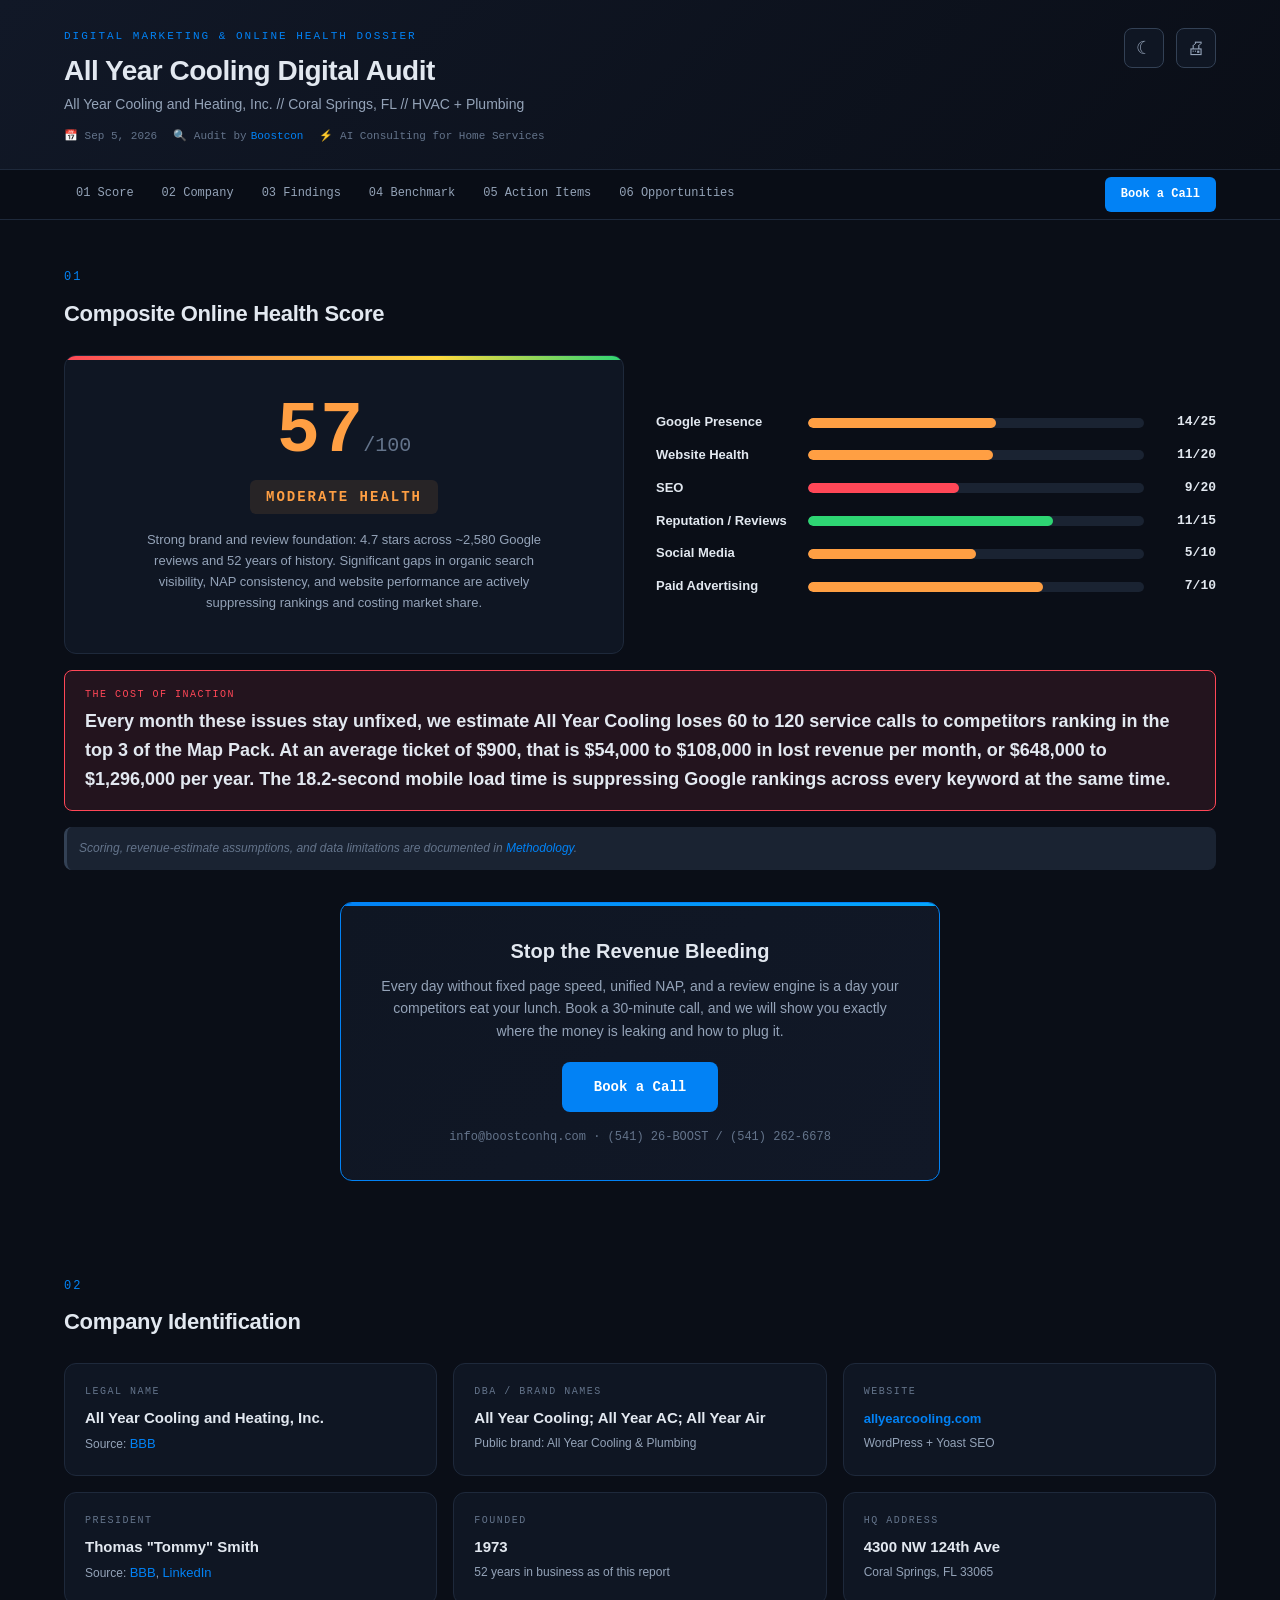
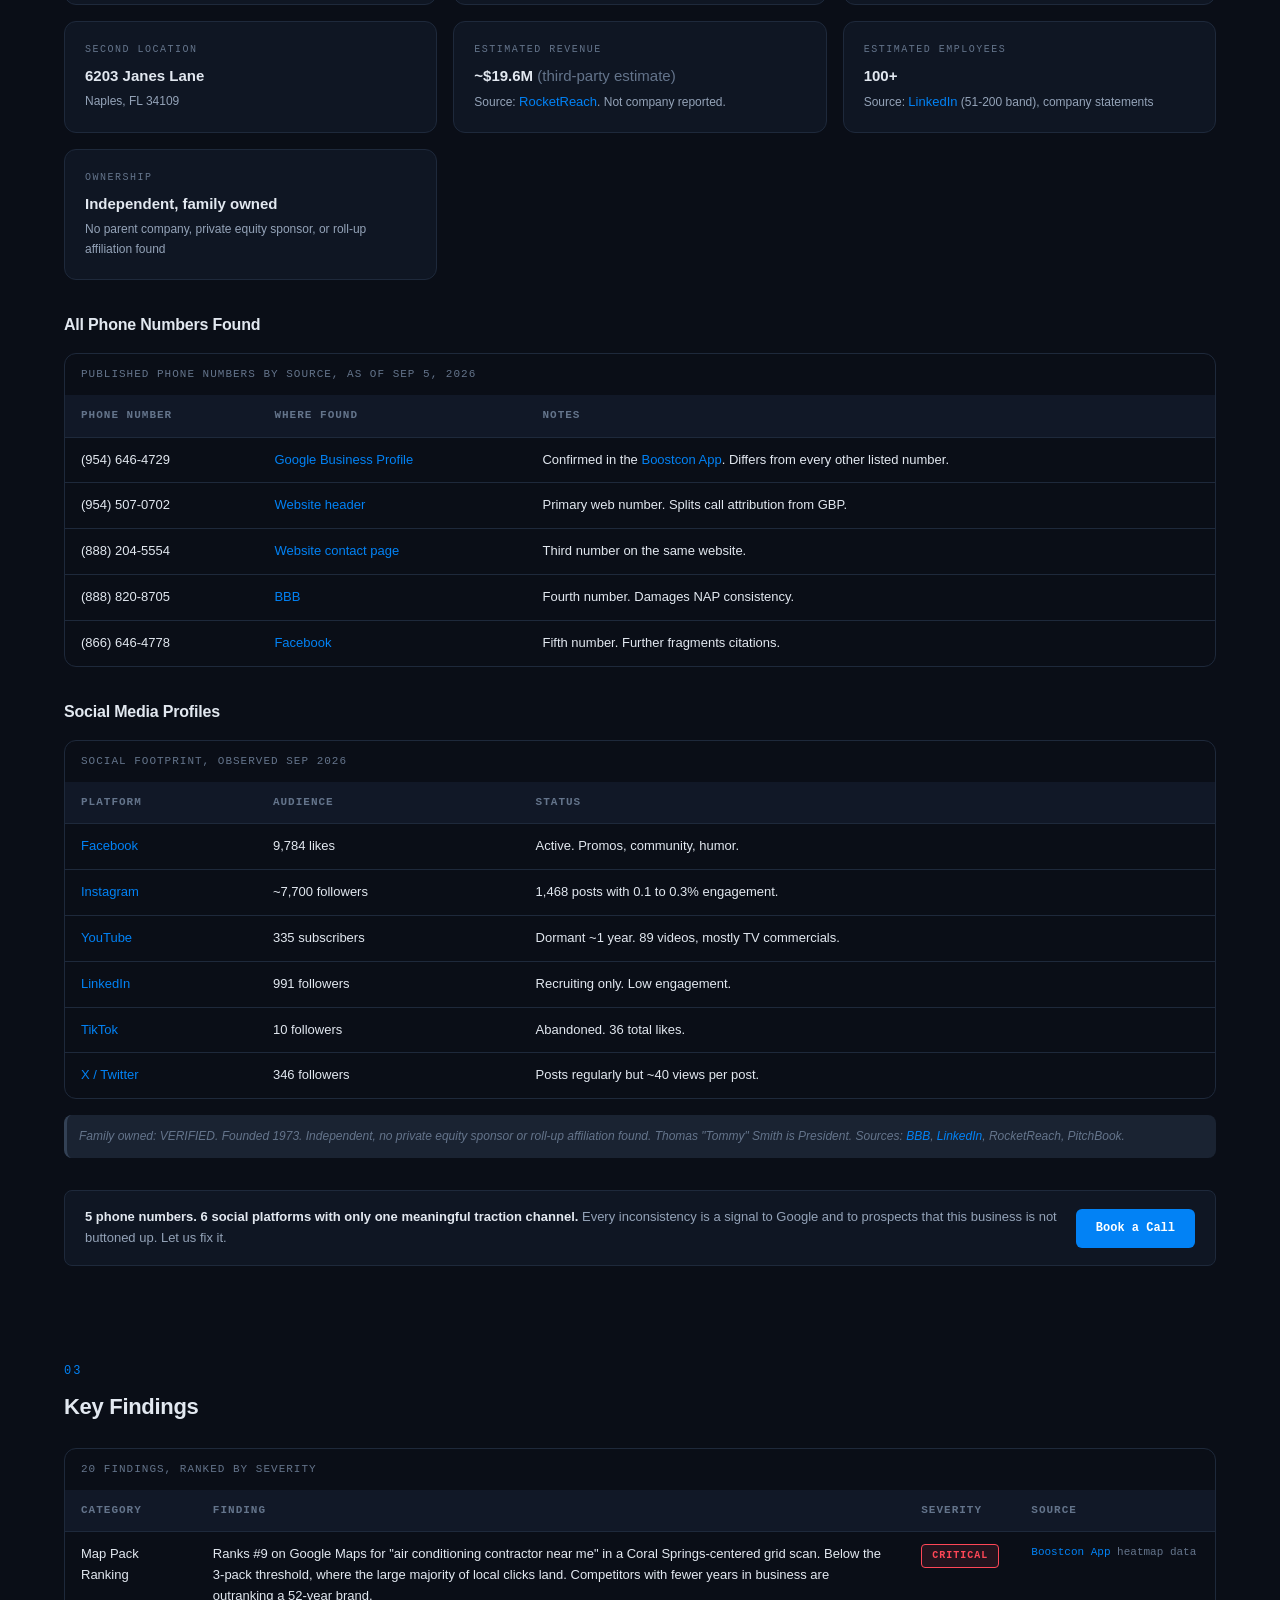
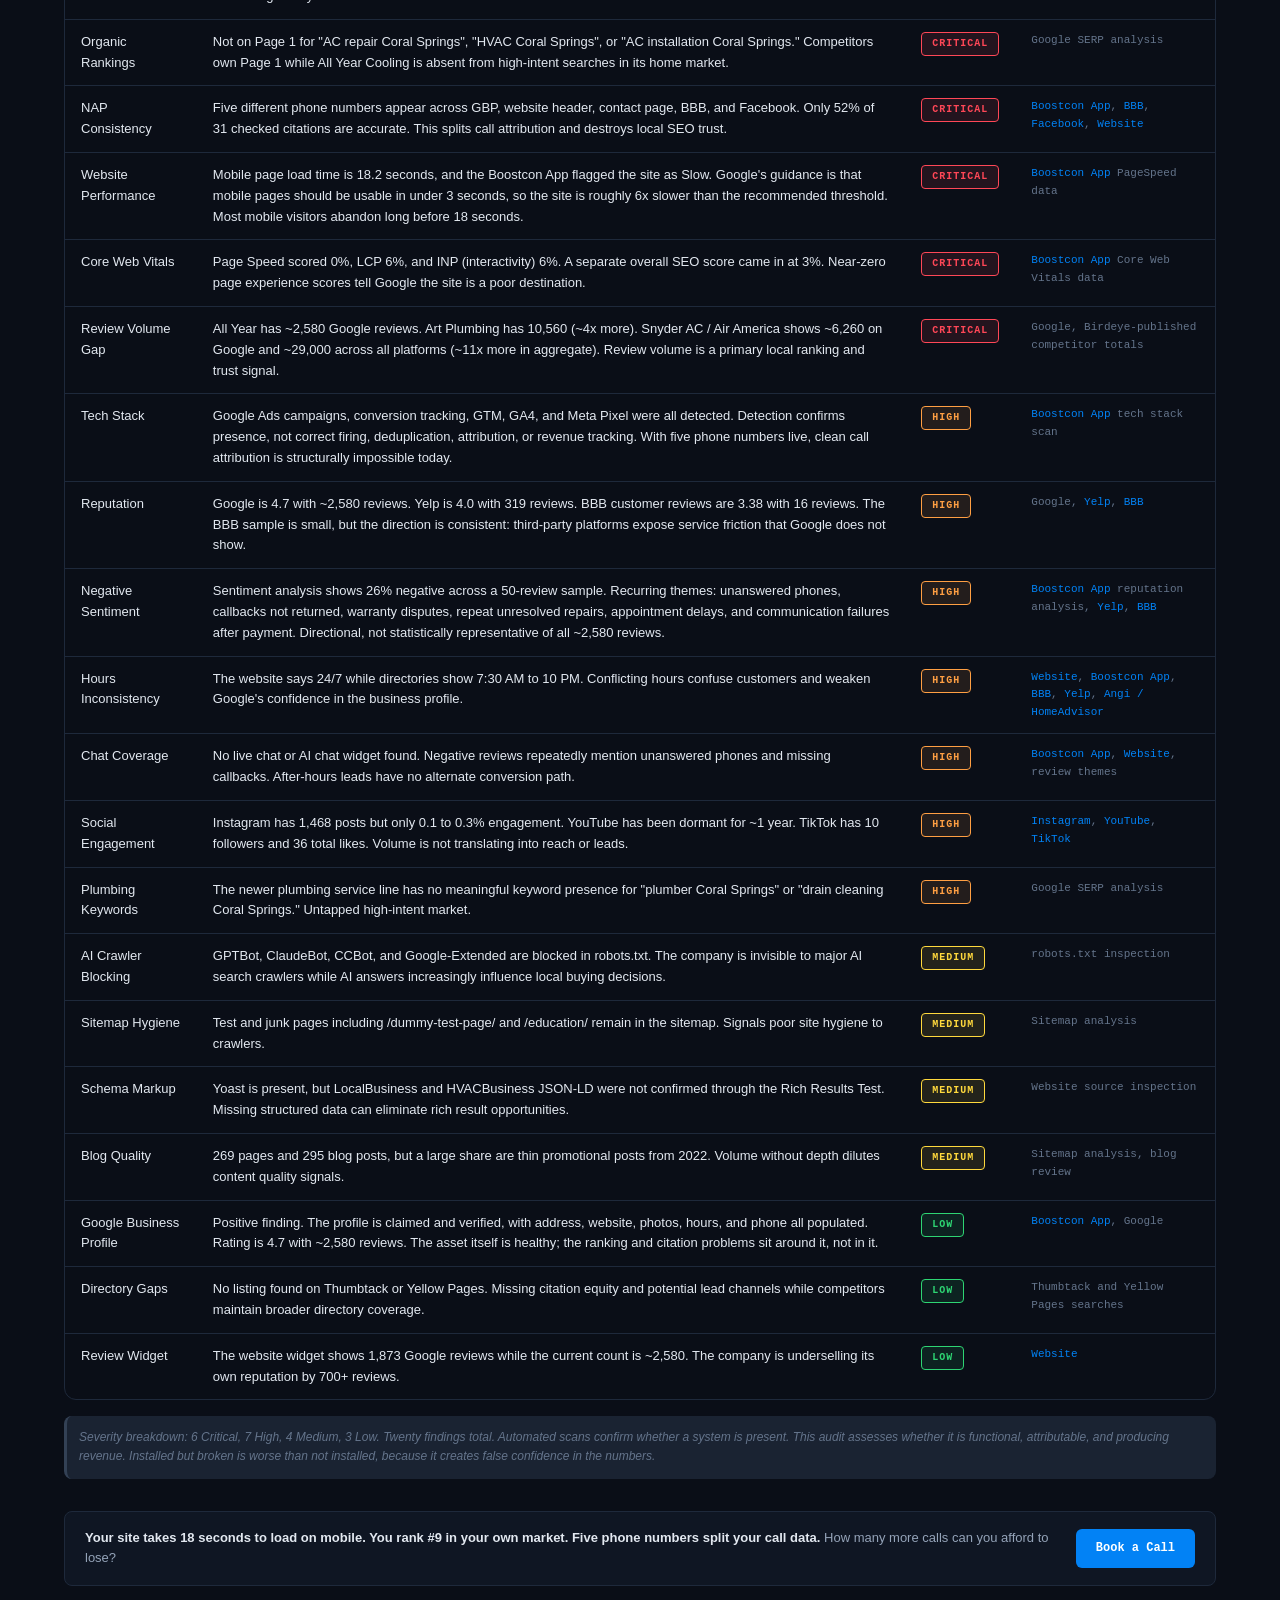
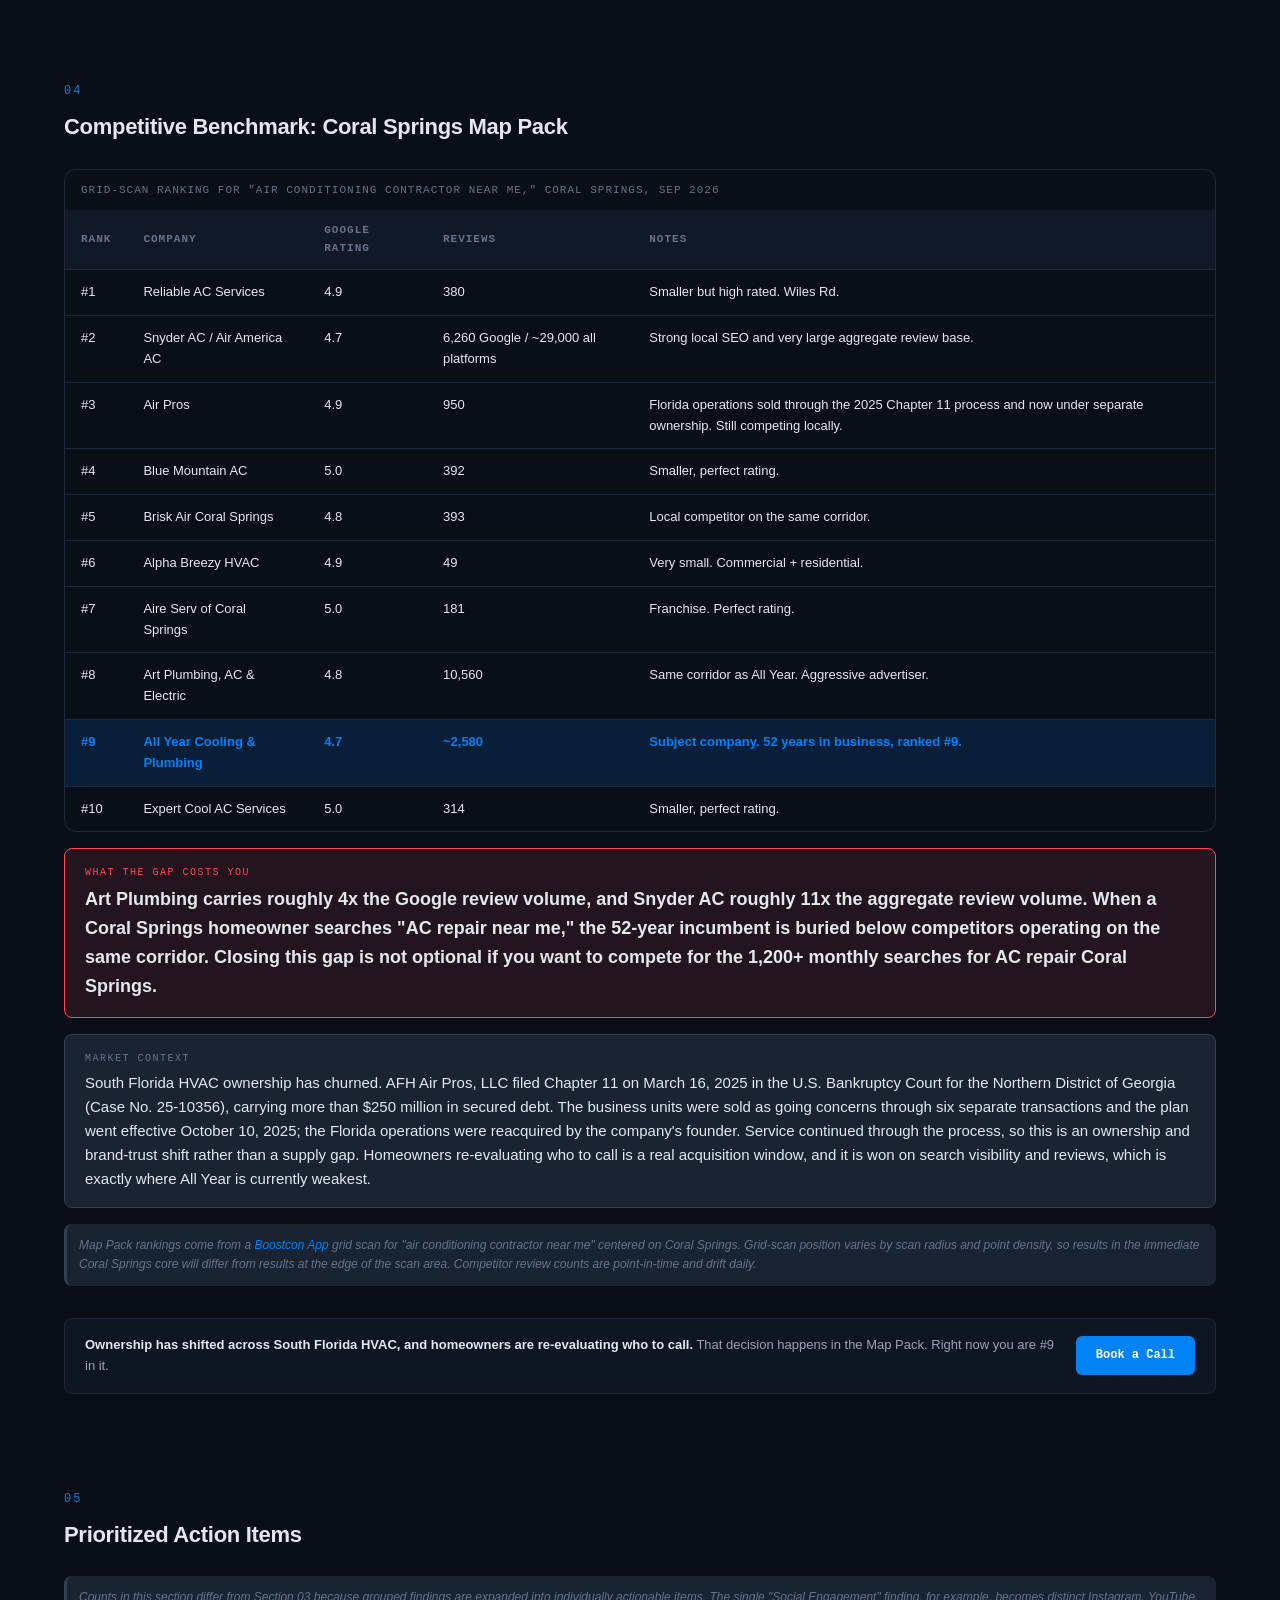
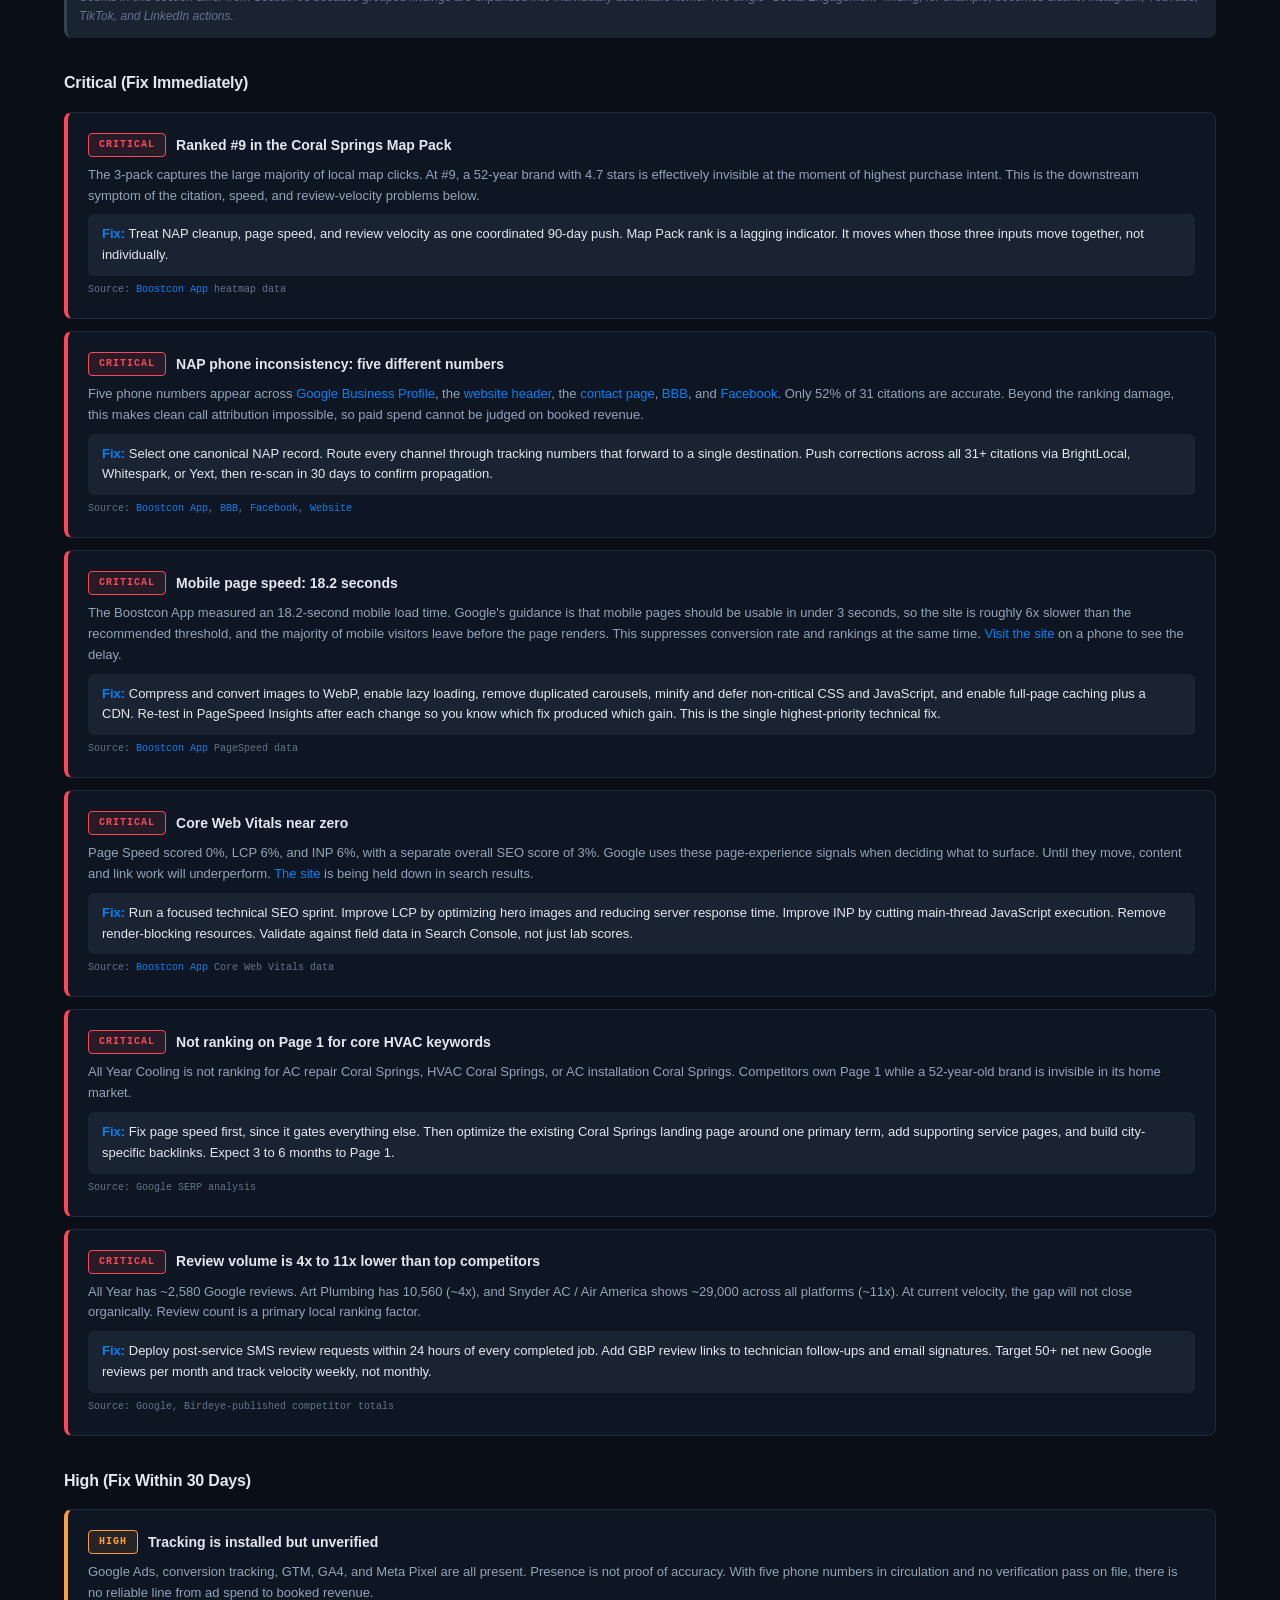
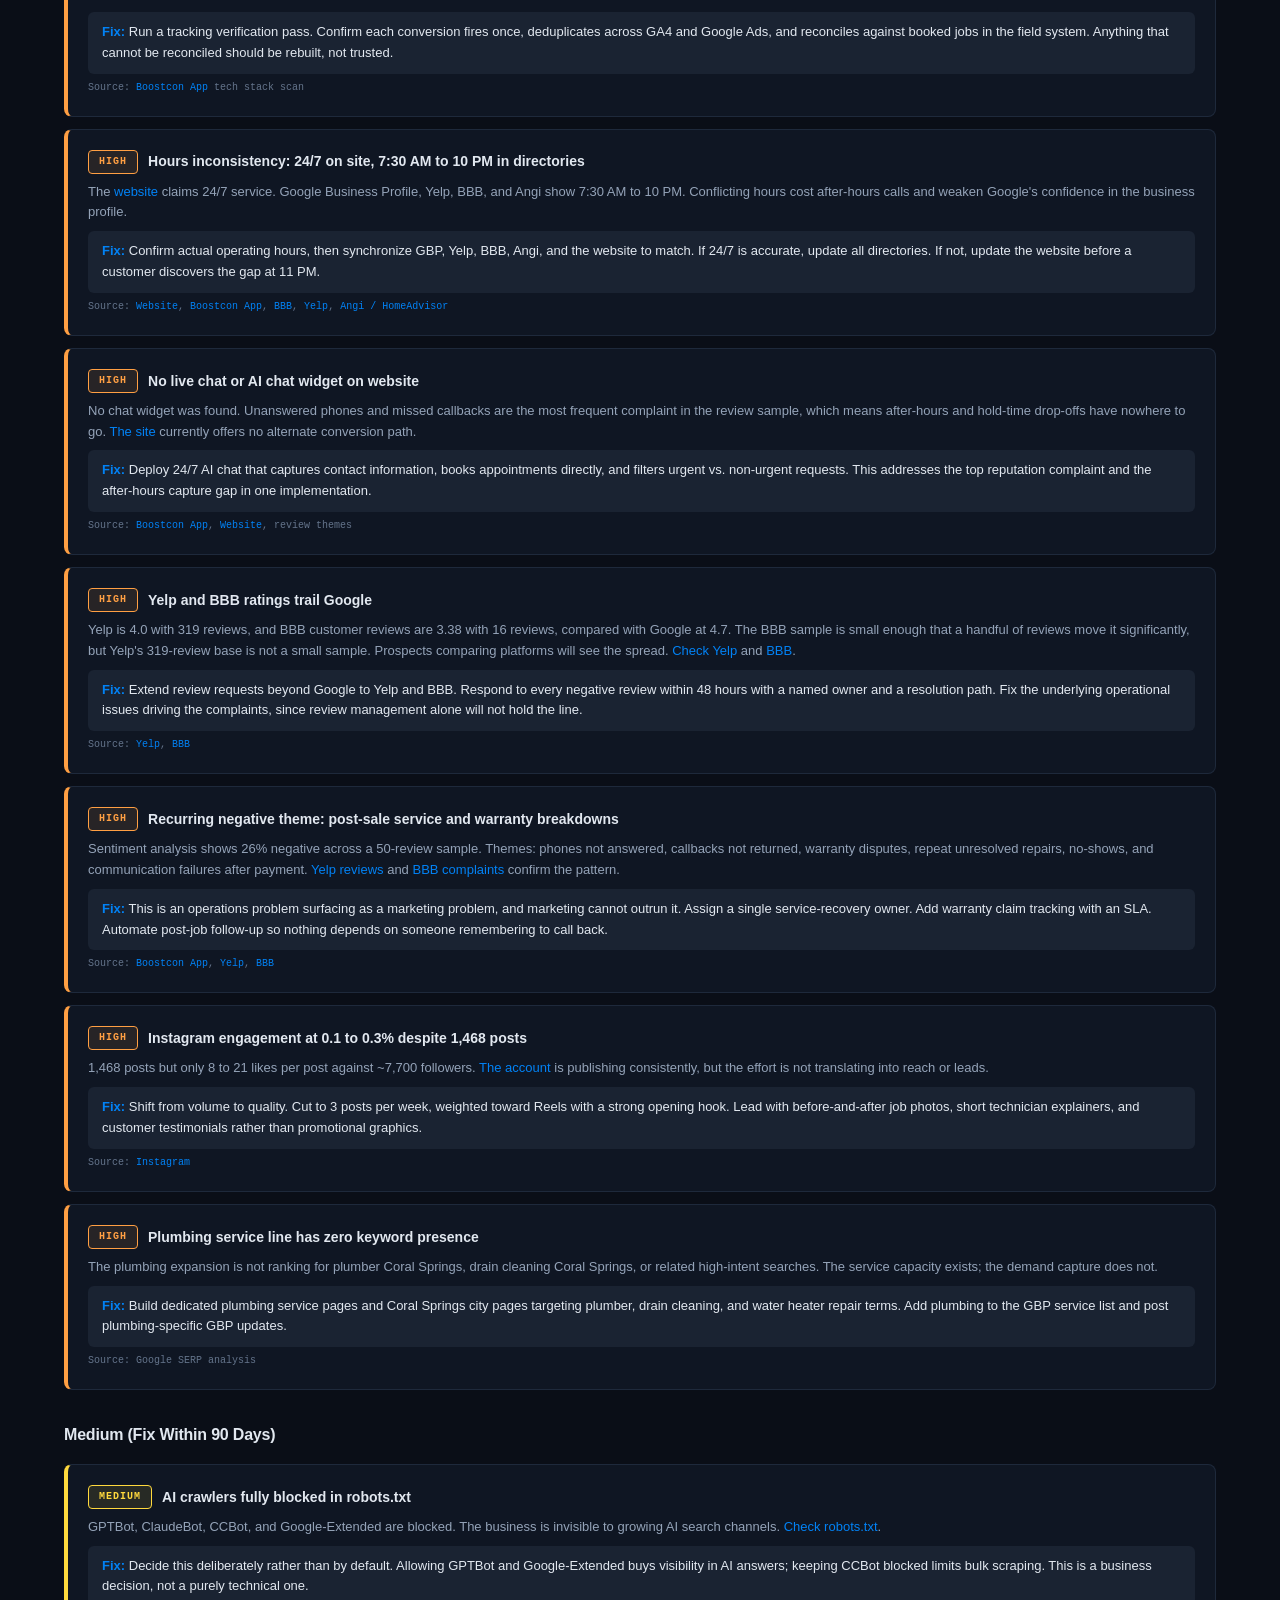
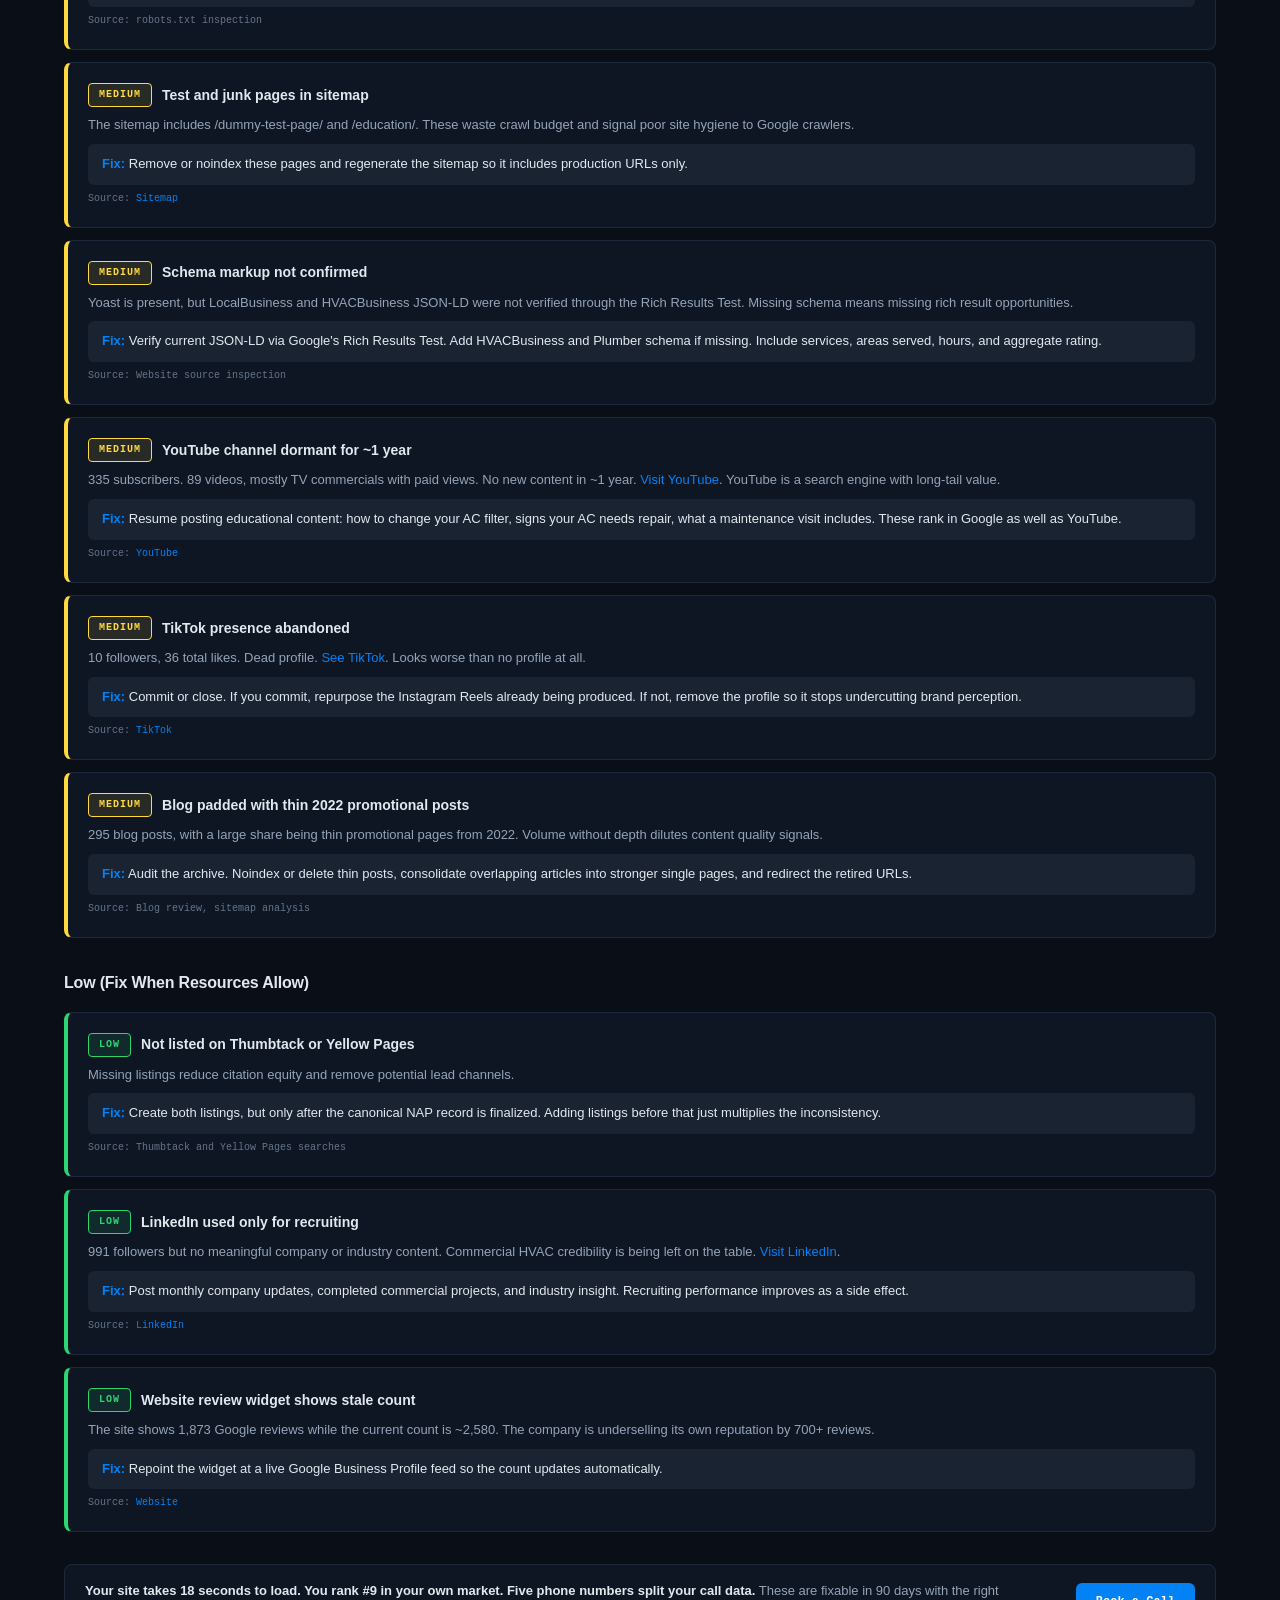
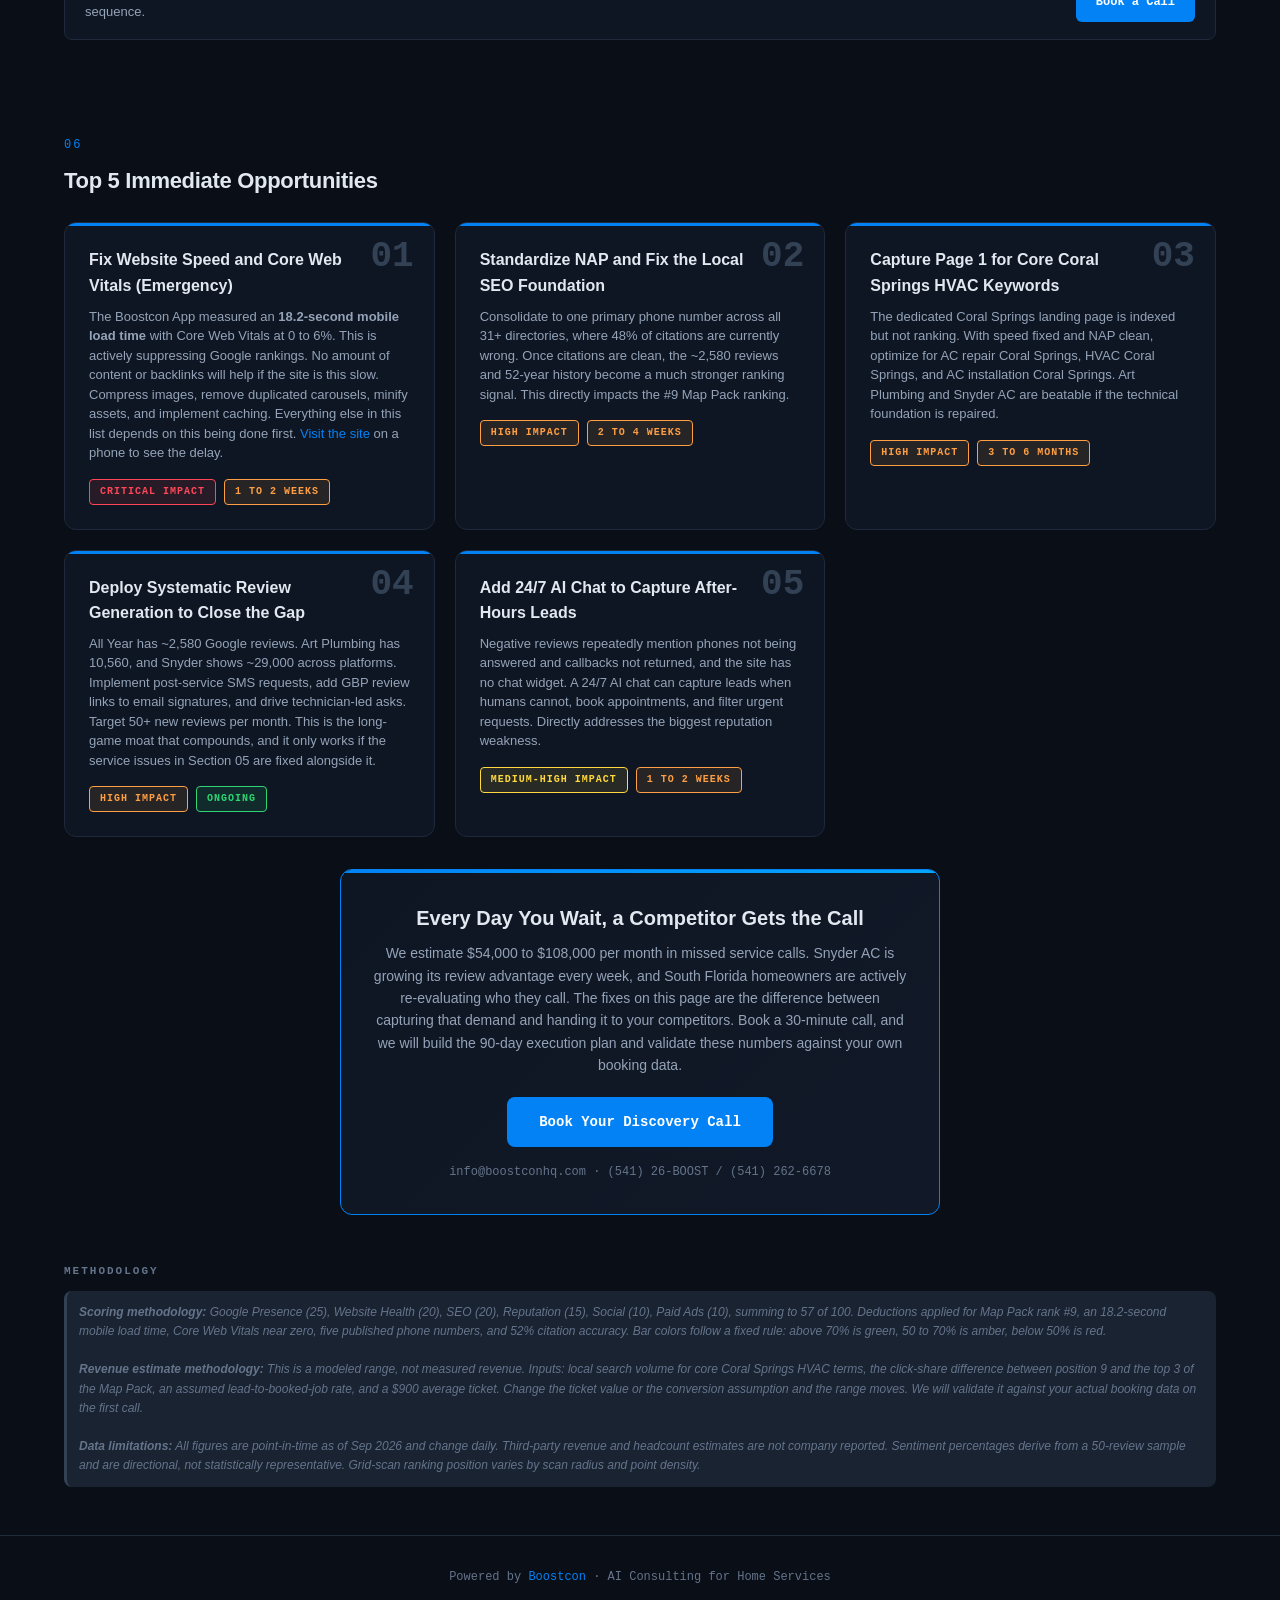
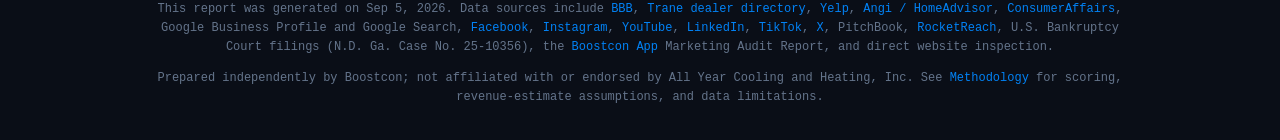
==== commit 65d3c52a: "Update index.html" ====
--- a/allyear/index.html
+++ b/allyear/index.html
@@ -9,7 +9,7 @@
 <meta name="theme-color" content="#0a0e17">
 <meta property="og:type" content="website">
 <meta property="og:title" content="All Year Cooling Digital Audit | Boostcon">
-<meta property="og:description" content="Public-source findings, a Google review comparison, and practical next steps for All Year Cooling and Heating, Inc.">
+<meta property="og:description" content="Composite online health score, competitive benchmark, and prioritized fixes for All Year Cooling and Heating, Inc.">
 <meta property="og:site_name" content="Boostcon">
 <link rel="icon" href="data:image/svg+xml,<svg xmlns='http://www.w3.org/2000/svg' viewBox='0 0 100 100'><text y='.9em' font-size='90'>&#9889;</text></svg>">
 
@@ -192,10 +192,6 @@
   .score-row{flex-wrap:wrap}
   .score-label{min-width:110px}
 }
-.badge-verified{background:var(--low-bg);color:var(--low)}
-.badge-action{background:var(--high-bg);color:var(--high)}
-.badge-check{background:var(--med-bg);color:var(--med)}
-.score-val{max-width:55%}
 </style>
 </head>
 <body>
@@ -215,7 +211,7 @@
     </div>
   </div>
   <div class="header-meta">
-    <span>&#128197; Reviewed Sep 8, 2026</span>
+    <span>&#128197; Sep 5, 2026</span>
     <span>&#128269; Audit by <a href="https://boostconhq.com/?utm_source=audit_report&amp;utm_medium=web&amp;utm_campaign=allyear" target="_blank" rel="noopener noreferrer">Boostcon</a></span>
     <span>&#9889; AI Consulting for Home Services</span>
   </div>
@@ -223,7 +219,7 @@
 
 <nav class="nav" id="mainNav" aria-label="Report sections">
   <div class="nav-inner">
-    <a href="#score" class="nav-link">01 Overview</a>
+    <a href="#score" class="nav-link">01 Score</a>
     <a href="#company" class="nav-link">02 Company</a>
     <a href="#findings" class="nav-link">03 Findings</a>
     <a href="#benchmark" class="nav-link">04 Benchmark</a>
@@ -233,7 +229,7 @@
   </div>
   <button type="button" class="hamburger" id="hamburger" title="Menu" aria-label="Open navigation menu" aria-expanded="false" aria-controls="mobileMenu">&#9776;</button>
   <div class="mobile-menu" id="mobileMenu">
-    <a href="#score" class="nav-link">01 Overview</a>
+    <a href="#score" class="nav-link">01 Score</a>
     <a href="#company" class="nav-link">02 Company</a>
     <a href="#findings" class="nav-link">03 Findings</a>
     <a href="#benchmark" class="nav-link">04 Benchmark</a>
@@ -246,95 +242,403 @@
 <main>
 
 <section class="section" id="score">
-<p class="section-num">01</p>
-<h2 class="section-title">Online Health Assessment</h2>
-<div class="score-wrap">
-<div class="score-big"><div class="score-number" style="font-size:44px">Not scored</div><p class="score-verdict">Measurement pending</p><p class="score-desc">Public evidence supports a strong Google review presence and specific opportunities to improve contact clarity, website content, and measurement. A defensible composite score requires performance, ranking, advertising, and conversion data.</p></div>
-<div class="score-breakdown"><div class="score-row" style="justify-content:space-between"><span class="score-label">Google Presence</span><span class="score-val" style="font-family:var(--sans);font-weight:500">Profile observed</span></div><div class="score-row" style="justify-content:space-between"><span class="score-label">Website Health</span><span class="score-val" style="font-family:var(--sans);font-weight:500">Issues observed</span></div><div class="score-row" style="justify-content:space-between"><span class="score-label">SEO</span><span class="score-val" style="font-family:var(--sans);font-weight:500">Rank data needed</span></div><div class="score-row" style="justify-content:space-between"><span class="score-label">Reputation / Reviews</span><span class="score-val" style="font-family:var(--sans);font-weight:500">Ratings observed</span></div><div class="score-row" style="justify-content:space-between"><span class="score-label">Social Media</span><span class="score-val" style="font-family:var(--sans);font-weight:500">Metrics needed</span></div><div class="score-row" style="justify-content:space-between"><span class="score-label">Paid Advertising</span><span class="score-val" style="font-family:var(--sans);font-weight:500">Account data needed</span></div></div></div><p class="note">Public-source review completed Sep 8, 2026. Google Maps showed <strong>4.7 stars and 2,592 reviews</strong> for the Coral Springs profile. <a href="https://www.google.com/maps/place/All+Year+Cooling+%26+Plumbing/@26.2841914,-80.2943434,17z/data=!3m1!4b1!4m6!3m5!1s0x88d901a71411b2f9:0x987c84ac1322328f!8m2!3d26.2841914!4d-80.2917685!16s%2Fg%2F1hhwy8z0p?entry=ttu&amp;g_ep=EgoyMDI2MDkwMi4wIKXMDSoASAFQAw%3D%3D" target="_blank" rel="noopener noreferrer">View Google listing</a>. A numerical score and quantified revenue-loss estimate are withheld until the underlying measurements can be validated.</p><div class="cost-stat"><div class="cost-stat-label">The next revenue question</div><div class="cost-stat-value">How many inquiries reach the team, become booked jobs, and turn into collected revenue? Connect calls, website requests, bookings, and completed jobs to answer that question with actual business data.</div></div><div class="cta-small"><div class="cta-small-text"><strong>Make every customer contact easier to complete and easier to measure.</strong> Start with the verified findings below, then test the full journey from first inquiry to booked work.</div><a class="cta-small-btn" href="https://www.boostconhq.com/book?utm_source=audit_report&amp;utm_medium=web&amp;utm_campaign=allyear" target="_blank" rel="noopener noreferrer">Book a Call</a></div>
+  <p class="section-num">01</p>
+  <h2 class="section-title">Composite Online Health Score</h2>
+  <div class="score-wrap">
+    <div class="score-big">
+      <div><span class="score-number">57</span><span class="score-out-of">/100</span></div>
+      <p class="score-verdict">Moderate Health</p>
+      <p class="score-desc">Strong brand and review foundation: 4.7 stars across ~2,580 Google reviews and 52 years of history. Significant gaps in organic search visibility, NAP consistency, and website performance are actively suppressing rankings and costing market share.</p>
+    </div>
+    <div class="score-breakdown">
+      <div class="score-row"><span class="score-label">Google Presence</span><div class="score-bar-wrap"><div class="score-bar tier-warn" style="width:56%"></div></div><span class="score-val">14/25</span></div>
+      <div class="score-row"><span class="score-label">Website Health</span><div class="score-bar-wrap"><div class="score-bar tier-warn" style="width:55%"></div></div><span class="score-val">11/20</span></div>
+      <div class="score-row"><span class="score-label">SEO</span><div class="score-bar-wrap"><div class="score-bar tier-bad" style="width:45%"></div></div><span class="score-val">9/20</span></div>
+      <div class="score-row"><span class="score-label">Reputation / Reviews</span><div class="score-bar-wrap"><div class="score-bar tier-good" style="width:73%"></div></div><span class="score-val">11/15</span></div>
+      <div class="score-row"><span class="score-label">Social Media</span><div class="score-bar-wrap"><div class="score-bar tier-warn" style="width:50%"></div></div><span class="score-val">5/10</span></div>
+      <div class="score-row"><span class="score-label">Paid Advertising</span><div class="score-bar-wrap"><div class="score-bar tier-warn" style="width:70%"></div></div><span class="score-val">7/10</span></div>
+    </div>
+  </div>
+
+  <div class="cost-stat">
+    <div class="cost-stat-label">The Cost of Inaction</div>
+    <div class="cost-stat-value">Every month these issues stay unfixed, we estimate All Year Cooling loses 60 to 120 service calls to competitors ranking in the top 3 of the Map Pack. At an average ticket of $900, that is <strong>$54,000 to $108,000 in lost revenue per month</strong>, or <strong>$648,000 to $1,296,000 per year</strong>. The 18.2-second mobile load time is suppressing Google rankings across every keyword at the same time.</div>
+  </div>
+
+  <p class="note">Scoring, revenue-estimate assumptions, and data limitations are documented in <a href="#methodology">Methodology</a>.</p>
+
+  <div class="cta-large" style="margin-top:32px">
+    <p class="cta-title">Stop the Revenue Bleeding</p>
+    <p class="cta-desc">Every day without fixed page speed, unified NAP, and a review engine is a day your competitors eat your lunch. Book a 30-minute call, and we will show you exactly where the money is leaking and how to plug it.</p>
+    <a href="https://www.boostconhq.com/book?utm_source=audit_report&amp;utm_medium=web&amp;utm_campaign=allyear" class="cta-btn" target="_blank" rel="noopener noreferrer">Book a Call</a>
+    <p class="cta-contact"><a href="mailto:info@boostconhq.com">info@boostconhq.com</a> &middot; <a href="tel:+15412626678">(541) 26-BOOST / (541) 262-6678</a></p>
+  </div>
 </section>
 
 <section class="section" id="company">
-<p class="section-num">02</p>
-<h2 class="section-title">Company Identification</h2>
-<div class="cards-grid"><div class="data-card"><p class="data-card-label">Business Entity</p><p class="data-card-value">All Year Cooling and Heating, Inc.</p><p class="data-card-sub">Entity name listed by <a href="https://www.bbb.org/us/fl/coral-springs/profile/air-conditioning-contractor/all-year-cooling-and-heating-inc-0633-4003950" target="_blank" rel="noopener noreferrer">BBB</a>.</p></div><div class="data-card"><p class="data-card-label">Public Brand</p><p class="data-card-value">All Year Cooling &amp; Plumbing</p><p class="data-card-sub"><a href="https://allyearcooling.com/" target="_blank" rel="noopener noreferrer">Company website</a>. BBB also lists All Year Cooling, All Year AC, All Year Air, and Florida HVAC Company Inc as alternate names; this is not a verification of registered DBAs.</p></div><div class="data-card"><p class="data-card-label">Website</p><p class="data-card-value"><a href="https://allyearcooling.com/" target="_blank" rel="noopener noreferrer">allyearcooling.com</a></p><p class="data-card-sub">WordPress and Yoast markers observed in the retrieved source.</p></div><div class="data-card"><p class="data-card-label">President</p><p class="data-card-value">Tommy Smith</p><p class="data-card-sub">Listed as President by <a href="https://www.bbb.org/us/fl/coral-springs/profile/air-conditioning-contractor/all-year-cooling-and-heating-inc-0633-4003950" target="_blank" rel="noopener noreferrer">BBB</a>; current executive responsibilities should be confirmed with management.</p></div><div class="data-card"><p class="data-card-label">Founded</p><p class="data-card-value">December 27, 1973</p><p class="data-card-sub">52 completed years as of this review. Source: <a href="https://www.bbb.org/us/fl/coral-springs/profile/air-conditioning-contractor/all-year-cooling-and-heating-inc-0633-4003950" target="_blank" rel="noopener noreferrer">BBB</a>.</p></div><div class="data-card"><p class="data-card-label">Coral Springs Address</p><p class="data-card-value">4300 NW 124th Ave</p><p class="data-card-sub">Coral Springs, FL 33065. <a href="https://www.google.com/maps/place/All+Year+Cooling+%26+Plumbing/@26.2841914,-80.2943434,17z/data=!3m1!4b1!4m6!3m5!1s0x88d901a71411b2f9:0x987c84ac1322328f!8m2!3d26.2841914!4d-80.2917685!16s%2Fg%2F1hhwy8z0p?entry=ttu&amp;g_ep=EgoyMDI2MDkwMi4wIKXMDSoASAFQAw%3D%3D" target="_blank" rel="noopener noreferrer">Google Maps</a> and <a href="https://allyearcooling.com/contact/" target="_blank" rel="noopener noreferrer">contact page</a>.</p></div><div class="data-card"><p class="data-card-label">Naples Address</p><p class="data-card-value">6203 Janes Lane</p><p class="data-card-sub">Naples, FL 34109. Listed on the <a href="https://allyearcooling.com/contact/" target="_blank" rel="noopener noreferrer">contact page</a>; office operations were not independently inspected.</p></div><div class="data-card"><p class="data-card-label">Annual Revenue</p><p class="data-card-value">Not independently verified</p><p class="data-card-sub">Company financials were not available for this public-source review.</p></div><div class="data-card"><p class="data-card-label">Employee Count</p><p class="data-card-value">Not independently verified</p><p class="data-card-sub">A current headcount was not established. A company-size band is not an exact employee count.</p></div><div class="data-card"><p class="data-card-label">Platform Affiliation</p><p class="data-card-value">Creative Service Partners</p><p class="data-card-sub">CSP <a href="https://www.linkedin.com/posts/creative-service-partners_all-year-cooling-joins-creative-service-partners-activity-7181019590003425281-QwJ7" target="_blank" rel="noopener noreferrer">announced All Year Cooling joining its family of brands</a>. Current ownership percentages and control were not independently established.</p></div></div><h3 class="sub-title">Public Phone Number Inventory</h3><div class="table-wrap"><table id="phone-inventory"><caption>Distinct public numbers verified Sep 8, 2026. Observed sources are grouped under the same number.</caption><thead><tr><th scope="col">Phone Number</th><th scope="col">Where Found</th></tr></thead><tbody>
-<tr><td>(888) 820-8705</td><td><a href="https://www.google.com/maps/place/All+Year+Cooling+%26+Plumbing/@26.2841914,-80.2943434,17z/data=!3m1!4b1!4m6!3m5!1s0x88d901a71411b2f9:0x987c84ac1322328f!8m2!3d26.2841914!4d-80.2917685!16s%2Fg%2F1hhwy8z0p?entry=ttu&amp;g_ep=EgoyMDI2MDkwMi4wIKXMDSoASAFQAw%3D%3D" target="_blank" rel="noopener noreferrer">Google Business Profile</a> + <a href="https://www.bbb.org/us/fl/coral-springs/profile/air-conditioning-contractor/all-year-cooling-and-heating-inc-0633-4003950" target="_blank" rel="noopener noreferrer">BBB</a></td></tr>
-<tr><td>(954) 507-0702</td><td><a href="https://allyearcooling.com/" target="_blank" rel="noopener noreferrer">Website header (call and text)</a></td></tr>
-<tr><td>(888) 204-5554</td><td><a href="https://allyearcooling.com/contact/" target="_blank" rel="noopener noreferrer">Website contact page</a> + <a href="https://allyearcooling.com/" target="_blank" rel="noopener noreferrer">website footer</a> + <a href="https://www.bbb.org/us/fl/coral-springs/profile/air-conditioning-contractor/all-year-cooling-and-heating-inc-0633-4003950" target="_blank" rel="noopener noreferrer">BBB additional phone</a> + <a href="https://www.homeadvisor.com/rated.AllYearCooling.19297135.html" target="_blank" rel="noopener noreferrer">HomeAdvisor</a></td></tr>
-</tbody></table></div><p class="note">This is an inventory of published numbers, not a call-flow diagnosis. It is not exhaustive. Forwarding destinations, line ownership, answer rates, and channel attribution require separate testing. Multiple numbers can serve legitimate tracking or operational purposes.</p><h3 class="sub-title">Social Media Profiles</h3><div class="table-wrap"><table><caption>These six destinations are linked from the company website. Platform metrics were not independently reverified.</caption><thead><tr><th scope="col">Platform</th><th scope="col">Evidence</th><th scope="col">Metrics / Activity</th></tr></thead><tbody>
-<tr><td><a href="https://www.facebook.com/AllYearCooling/" target="_blank" rel="noopener noreferrer">Facebook</a></td><td>Linked from company website</td><td>Current audience, engagement, posting cadence, and lead contribution not verified.</td></tr>
-<tr><td><a href="https://www.instagram.com/allyearcooling/?hl=en" target="_blank" rel="noopener noreferrer">Instagram</a></td><td>Linked from company website</td><td>Current audience, engagement, posting cadence, and lead contribution not verified.</td></tr>
-<tr><td><a href="https://www.youtube.com/c/Allyearcooling?app=desktop" target="_blank" rel="noopener noreferrer">YouTube</a></td><td>Linked from company website</td><td>Current audience, engagement, posting cadence, and lead contribution not verified.</td></tr>
-<tr><td><a href="https://www.linkedin.com/company/all-year-cooling/" target="_blank" rel="noopener noreferrer">LinkedIn</a></td><td>Linked from company website</td><td>Current audience, engagement, posting cadence, and lead contribution not verified.</td></tr>
-<tr><td><a href="https://www.tiktok.com/@allyearcooling" target="_blank" rel="noopener noreferrer">TikTok</a></td><td>Linked from company website</td><td>Current audience, engagement, posting cadence, and lead contribution not verified.</td></tr>
-<tr><td><a href="https://twitter.com/allyearch" target="_blank" rel="noopener noreferrer">X / Twitter</a></td><td>Linked from company website</td><td>Current audience, engagement, posting cadence, and lead contribution not verified.</td></tr>
-</tbody></table></div><p class="note">The website describes the business as family owned. The <a href="https://www.linkedin.com/posts/creative-service-partners_all-year-cooling-joins-creative-service-partners-activity-7181019590003425281-QwJ7" target="_blank" rel="noopener noreferrer">CSP announcement</a> also documents a platform affiliation. Confirm the current ownership structure before describing the business as independent or without outside sponsorship.</p><div class="cta-small"><div class="cta-small-text"><strong>One clear record of the business, its channels, and its customer contact paths.</strong> Keep the public inventory current and validate each number before recommending changes.</div><a class="cta-small-btn" href="https://www.boostconhq.com/book?utm_source=audit_report&amp;utm_medium=web&amp;utm_campaign=allyear" target="_blank" rel="noopener noreferrer">Book a Call</a></div>
+  <p class="section-num">02</p>
+  <h2 class="section-title">Company Identification</h2>
+  <div class="cards-grid">
+    <div class="data-card"><p class="data-card-label">Legal Name</p><p class="data-card-value">All Year Cooling and Heating, Inc.</p><p class="data-card-sub">Source: <a href="https://www.bbb.org/us/fl/coral-springs/profile/air-conditioning-contractor/all-year-cooling-and-heating-inc-0633-4003950" target="_blank" rel="noopener noreferrer">BBB</a></p></div>
+    <div class="data-card"><p class="data-card-label">DBA / Brand Names</p><p class="data-card-value">All Year Cooling; All Year AC; All Year Air</p><p class="data-card-sub">Public brand: All Year Cooling &amp; Plumbing</p></div>
+    <div class="data-card"><p class="data-card-label">Website</p><p class="data-card-value"><a href="https://allyearcooling.com" target="_blank" rel="noopener noreferrer">allyearcooling.com</a></p><p class="data-card-sub">WordPress + Yoast SEO</p></div>
+    <div class="data-card"><p class="data-card-label">President</p><p class="data-card-value">Thomas "Tommy" Smith</p><p class="data-card-sub">Source: <a href="https://www.bbb.org/us/fl/coral-springs/profile/air-conditioning-contractor/all-year-cooling-and-heating-inc-0633-4003950" target="_blank" rel="noopener noreferrer">BBB</a>, <a href="https://www.linkedin.com/company/all-year-cooling" target="_blank" rel="noopener noreferrer">LinkedIn</a></p></div>
+    <div class="data-card"><p class="data-card-label">Founded</p><p class="data-card-value">1973</p><p class="data-card-sub">52 years in business as of this report</p></div>
+    <div class="data-card"><p class="data-card-label">HQ Address</p><p class="data-card-value">4300 NW 124th Ave</p><p class="data-card-sub">Coral Springs, FL 33065</p></div>
+    <div class="data-card"><p class="data-card-label">Second Location</p><p class="data-card-value">6203 Janes Lane</p><p class="data-card-sub">Naples, FL 34109</p></div>
+    <div class="data-card"><p class="data-card-label">Estimated Revenue</p><p class="data-card-value">~$19.6M <span class="qualifier">(third-party estimate)</span></p><p class="data-card-sub">Source: <a href="https://rocketreach.co/all-year-cooling-profile_b4b9b5d5fb0b61c7" target="_blank" rel="noopener noreferrer">RocketReach</a>. Not company reported.</p></div>
+    <div class="data-card"><p class="data-card-label">Estimated Employees</p><p class="data-card-value">100+</p><p class="data-card-sub">Source: <a href="https://www.linkedin.com/company/all-year-cooling" target="_blank" rel="noopener noreferrer">LinkedIn</a> (51-200 band), company statements</p></div>
+    <div class="data-card"><p class="data-card-label">Ownership</p><p class="data-card-value">Independent, family owned</p><p class="data-card-sub">No parent company, private equity sponsor, or roll-up affiliation found</p></div>
+  </div>
+
+  <h3 class="sub-title">All Phone Numbers Found</h3>
+  <div class="table-wrap"><table>
+    <caption>Published phone numbers by source, as of Sep 5, 2026</caption>
+    <thead>
+      <tr><th scope="col">Phone Number</th><th scope="col">Where Found</th><th scope="col">Notes</th></tr>
+    </thead>
+    <tbody>
+      <tr><td>(954) 646-4729</td><td><a href="https://maps.google.com/?q=All+Year+Cooling+4300+NW+124th+Ave+Coral+Springs+FL+33065" target="_blank" rel="noopener noreferrer">Google Business Profile</a></td><td>Confirmed in the <a href="https://app.boostconhq.com/?utm_source=audit_report&amp;utm_medium=web&amp;utm_campaign=allyear" target="_blank" rel="noopener noreferrer">Boostcon App</a>. Differs from every other listed number.</td></tr>
+      <tr><td>(954) 507-0702</td><td><a href="https://allyearcooling.com" target="_blank" rel="noopener noreferrer">Website header</a></td><td>Primary web number. Splits call attribution from GBP.</td></tr>
+      <tr><td>(888) 204-5554</td><td><a href="https://allyearcooling.com/contact/" target="_blank" rel="noopener noreferrer">Website contact page</a></td><td>Third number on the same website.</td></tr>
+      <tr><td>(888) 820-8705</td><td><a href="https://www.bbb.org/us/fl/coral-springs/profile/air-conditioning-contractor/all-year-cooling-and-heating-inc-0633-4003950" target="_blank" rel="noopener noreferrer">BBB</a></td><td>Fourth number. Damages NAP consistency.</td></tr>
+      <tr><td>(866) 646-4778</td><td><a href="https://www.facebook.com/AllYearCooling/" target="_blank" rel="noopener noreferrer">Facebook</a></td><td>Fifth number. Further fragments citations.</td></tr>
+    </tbody>
+  </table></div>
+
+  <h3 class="sub-title">Social Media Profiles</h3>
+  <div class="table-wrap"><table>
+    <caption>Social footprint, observed Sep 2026</caption>
+    <thead>
+      <tr><th scope="col">Platform</th><th scope="col">Audience</th><th scope="col">Status</th></tr>
+    </thead>
+    <tbody>
+      <tr><td><a href="https://www.facebook.com/AllYearCooling/" target="_blank" rel="noopener noreferrer">Facebook</a></td><td>9,784 likes</td><td>Active. Promos, community, humor.</td></tr>
+      <tr><td><a href="https://www.instagram.com/allyearcooling/" target="_blank" rel="noopener noreferrer">Instagram</a></td><td>~7,700 followers</td><td>1,468 posts with 0.1 to 0.3% engagement.</td></tr>
+      <tr><td><a href="https://www.youtube.com/@allyearcooling" target="_blank" rel="noopener noreferrer">YouTube</a></td><td>335 subscribers</td><td>Dormant ~1 year. 89 videos, mostly TV commercials.</td></tr>
+      <tr><td><a href="https://www.linkedin.com/company/all-year-cooling" target="_blank" rel="noopener noreferrer">LinkedIn</a></td><td>991 followers</td><td>Recruiting only. Low engagement.</td></tr>
+      <tr><td><a href="https://www.tiktok.com/@allyearcooling" target="_blank" rel="noopener noreferrer">TikTok</a></td><td>10 followers</td><td>Abandoned. 36 total likes.</td></tr>
+      <tr><td><a href="https://x.com/allyearch" target="_blank" rel="noopener noreferrer">X / Twitter</a></td><td>346 followers</td><td>Posts regularly but ~40 views per post.</td></tr>
+    </tbody>
+  </table></div>
+
+  <p class="note">Family owned: VERIFIED. Founded 1973. Independent, no private equity sponsor or roll-up affiliation found. Thomas "Tommy" Smith is President. Sources: <a href="https://www.bbb.org/us/fl/coral-springs/profile/air-conditioning-contractor/all-year-cooling-and-heating-inc-0633-4003950" target="_blank" rel="noopener noreferrer">BBB</a>, <a href="https://www.linkedin.com/company/all-year-cooling" target="_blank" rel="noopener noreferrer">LinkedIn</a>, RocketReach, PitchBook.</p>
+
+  <div class="cta-small">
+    <div class="cta-small-text"><strong>5 phone numbers. 6 social platforms with only one meaningful traction channel.</strong> Every inconsistency is a signal to Google and to prospects that this business is not buttoned up. Let us fix it.</div>
+    <a href="https://www.boostconhq.com/book?utm_source=audit_report&amp;utm_medium=web&amp;utm_campaign=allyear" class="cta-small-btn" target="_blank" rel="noopener noreferrer">Book a Call</a>
+  </div>
 </section>
 
 <section class="section" id="findings">
-<p class="section-num">03</p>
-<h2 class="section-title">Key Findings and Evidence Status</h2>
-<div class="table-wrap"><table><caption>20 topics reviewed. Status describes evidence or a verified action opportunity; it is not a numerical health score.</caption><thead><tr><th scope="col">Category</th><th scope="col">Finding</th><th scope="col">Status</th><th scope="col">Source</th></tr></thead><tbody>
-<tr><td>Map Pack Ranking</td><td>The previously stated ranking position is not substantiated by a retained grid-scan export. Establish a dated baseline with the query, coordinates, grid spacing, radius, and results.</td><td><span class="badge badge-check">Needs data</span></td><td>Grid-scan evidence required; <a href="https://support.google.com/business/answer/7091" target="_blank" rel="noopener noreferrer">Google local ranking guidance</a></td></tr>
-<tr><td>Organic Rankings</td><td>Current keyword positions were not established. Claims of no Page 1 visibility or guaranteed time to Page 1 are not supported.</td><td><span class="badge badge-check">Needs data</span></td><td>Search Console and location-specific SERP records required.</td></tr>
-<tr><td>Public Phone Numbers</td><td>Three distinct numbers are verified in the inventory. Google Maps and BBB share the same primary display. Routing or attribution failure has not been established.</td><td><span class="badge badge-verified">Observed</span></td><td><a href="https://www.google.com/maps/place/All+Year+Cooling+%26+Plumbing/@26.2841914,-80.2943434,17z/data=!3m1!4b1!4m6!3m5!1s0x88d901a71411b2f9:0x987c84ac1322328f!8m2!3d26.2841914!4d-80.2917685!16s%2Fg%2F1hhwy8z0p?entry=ttu&amp;g_ep=EgoyMDI2MDkwMi4wIKXMDSoASAFQAw%3D%3D" target="_blank" rel="noopener noreferrer">Google Maps</a>, <a href="https://www.bbb.org/us/fl/coral-springs/profile/air-conditioning-contractor/all-year-cooling-and-heating-inc-0633-4003950" target="_blank" rel="noopener noreferrer">BBB</a>, <a href="https://allyearcooling.com/contact/" target="_blank" rel="noopener noreferrer">website</a></td></tr>
-<tr><td>Website Performance</td><td>No current mobile loading-time measurement is confirmed. The public PageSpeed API did not return a usable test result during this pass.</td><td><span class="badge badge-check">Needs data</span></td><td><a href="https://pagespeed.web.dev/" target="_blank" rel="noopener noreferrer">PageSpeed Insights</a></td></tr>
-<tr><td>Core Web Vitals</td><td>LCP, INP, and CLS field data remain unverified. Percentage labels from an unspecified scorecard cannot be presented as Core Web Vitals measurements.</td><td><span class="badge badge-check">Needs data</span></td><td><a href="https://web.dev/articles/vitals" target="_blank" rel="noopener noreferrer">Google Web Vitals documentation</a></td></tr>
-<tr><td>Review Comparison</td><td>Google Maps snapshots show 2,592 reviews for All Year, 10,678 for Art, and 6,298 for Snyder / Air America. This is a same-platform comparison; review counts alone do not establish ranking order.</td><td><span class="badge badge-verified">Observed</span></td><td><a href="#benchmark">Google profile comparison</a></td></tr>
-<tr><td>Tracking / Advertising</td><td>GTM, GA4, and Meta Pixel code were observed in the homepage source. Active paid campaigns, event delivery, deduplication, and booked-job attribution were not verified.</td><td><span class="badge badge-check">Partial</span></td><td><a href="https://allyearcooling.com/" target="_blank" rel="noopener noreferrer">Homepage source</a></td></tr>
-<tr><td>Platform Ratings</td><td>Google Maps showed 4.7 / 2,592 reviews; BBB customer reviews showed 3.38 / 16; HomeAdvisor showed 4.7 / 505. BBB lists an A+ business rating and accreditation; its rating is distinct from the customer-review average. Yelp metrics were not reverified.</td><td><span class="badge badge-verified">Observed</span></td><td><a href="https://www.google.com/maps/place/All+Year+Cooling+%26+Plumbing/@26.2841914,-80.2943434,17z/data=!3m1!4b1!4m6!3m5!1s0x88d901a71411b2f9:0x987c84ac1322328f!8m2!3d26.2841914!4d-80.2917685!16s%2Fg%2F1hhwy8z0p?entry=ttu&amp;g_ep=EgoyMDI2MDkwMi4wIKXMDSoASAFQAw%3D%3D" target="_blank" rel="noopener noreferrer">Google</a>, <a href="https://www.bbb.org/us/fl/coral-springs/profile/air-conditioning-contractor/all-year-cooling-and-heating-inc-0633-4003950/customer-reviews" target="_blank" rel="noopener noreferrer">BBB reviews</a>, <a href="https://www.homeadvisor.com/rated.AllYearCooling.19297135.html" target="_blank" rel="noopener noreferrer">HomeAdvisor</a></td></tr>
-<tr><td>Customer Feedback</td><td>Some public reviewers describe callback delays, warranty disputes, and repeat repairs; others praise the service. These are reported customer experiences. No defensible negative-sentiment percentage or overall failure rate was established.</td><td><span class="badge badge-check">Qualitative</span></td><td><a href="https://www.bbb.org/us/fl/coral-springs/profile/air-conditioning-contractor/all-year-cooling-and-heating-inc-0633-4003950/customer-reviews" target="_blank" rel="noopener noreferrer">BBB reviews</a>, <a href="https://www.homeadvisor.com/rated.AllYearCooling.19297135.html" target="_blank" rel="noopener noreferrer">HomeAdvisor</a></td></tr>
-<tr><td>Published Hours</td><td>Website: 24/7 service messaging. Google Maps: Mon to Sat 7:30 AM to 10 PM; Sun 9 AM to 5 PM. HomeAdvisor: Mon to Sat 7 AM to 10 PM; Sun 7 AM to 8 PM. Clarify office, booking, and emergency-service hours.</td><td><span class="badge badge-action">Action</span></td><td><a href="https://allyearcooling.com/" target="_blank" rel="noopener noreferrer">Website</a>, <a href="https://www.google.com/maps/place/All+Year+Cooling+%26+Plumbing/@26.2841914,-80.2943434,17z/data=!3m1!4b1!4m6!3m5!1s0x88d901a71411b2f9:0x987c84ac1322328f!8m2!3d26.2841914!4d-80.2917685!16s%2Fg%2F1hhwy8z0p?entry=ttu&amp;g_ep=EgoyMDI2MDkwMi4wIKXMDSoASAFQAw%3D%3D" target="_blank" rel="noopener noreferrer">Google</a>, <a href="https://www.homeadvisor.com/rated.AllYearCooling.19297135.html" target="_blank" rel="noopener noreferrer">HomeAdvisor</a></td></tr>
-<tr><td>Chat / Booking</td><td>The site has Book Now, text links, inquiry forms, and a visible chat/text request form. Netic scheduler and widget scripts are present. Availability, response quality, and successful booking handoff have not been tested.</td><td><span class="badge badge-verified">Observed</span></td><td><a href="https://allyearcooling.com/" target="_blank" rel="noopener noreferrer">Live website and source</a></td></tr>
-<tr><td>Social Engagement</td><td>Six social destinations are linked from the website. Exact engagement rates, follower counts, inactivity claims, and lead performance require platform data.</td><td><span class="badge badge-check">Needs data</span></td><td><a href="https://allyearcooling.com/" target="_blank" rel="noopener noreferrer">Website social links</a></td></tr>
-<tr><td>Plumbing Coverage</td><td>Dedicated plumbing service pages and a Coral Springs plumbing page exist. Their search positions and conversion performance have not been measured.</td><td><span class="badge badge-verified">Observed</span></td><td><a href="https://allyearcooling.com/coral-springs-plumbing-services/" target="_blank" rel="noopener noreferrer">Coral Springs plumbing page</a></td></tr>
-<tr><td>AI Crawler Rules</td><td>robots.txt blocks GPTBot, ChatGPT-User, CCBot, anthropic-ai, ClaudeBot, and Google-Extended. It does not contain a dedicated OAI-SearchBot block. These rules do not prove invisibility in all AI answers or Google Search.</td><td><span class="badge badge-verified">Observed</span></td><td><a href="https://allyearcooling.com/robots.txt" target="_blank" rel="noopener noreferrer">robots.txt</a>, <a href="https://developers.openai.com/api/docs/bots" target="_blank" rel="noopener noreferrer">OpenAI guidance</a>, <a href="https://developers.google.com/crawling/docs/crawlers-fetchers/google-common-crawlers" target="_blank" rel="noopener noreferrer">Google guidance</a></td></tr>
-<tr><td>Sitemap Hygiene</td><td>The page sitemap includes /dummy-test-page/ and /education/. The dummy test page returns HTTP 200 and an index, follow directive. The education page contains content-hub material and should be reviewed before any removal.</td><td><span class="badge badge-action">Action</span></td><td><a href="https://allyearcooling.com/page-sitemap.xml" target="_blank" rel="noopener noreferrer">Page sitemap</a>, <a href="https://allyearcooling.com/dummy-test-page/" target="_blank" rel="noopener noreferrer">test page</a>, <a href="https://allyearcooling.com/education/" target="_blank" rel="noopener noreferrer">education page</a></td></tr>
-<tr><td>Structured Data</td><td>Homepage source includes Organization and Yoast WebPage / WebSite markup. One JSON-LD block decodes to a string instead of an object. LocalBusiness / HVACBusiness types were not found in the retrieved homepage source; no site-wide absence is asserted.</td><td><span class="badge badge-action">Action</span></td><td><a href="https://allyearcooling.com/" target="_blank" rel="noopener noreferrer">Homepage source</a>, <a href="https://developers.google.com/search/docs/appearance/structured-data/local-business" target="_blank" rel="noopener noreferrer">Google structured-data guidance</a></td></tr>
-<tr><td>Content Inventory</td><td>Retrieved sitemaps contain 404 page URLs, 295 post URLs, and 8 plumbing-service URLs. These are sitemap entries, not verified indexed-page totals or evidence that the archive is low quality.</td><td><span class="badge badge-verified">Observed</span></td><td><a href="https://allyearcooling.com/sitemap_index.xml" target="_blank" rel="noopener noreferrer">Sitemap index</a></td></tr>
-<tr><td>Google Business Profile</td><td>The public profile contains address, website, phone, hours, photos, reviews, and owner responses. The account verification state cannot be confirmed from these public observations alone.</td><td><span class="badge badge-verified">Observed</span></td><td><a href="https://www.google.com/maps/place/All+Year+Cooling+%26+Plumbing/@26.2841914,-80.2943434,17z/data=!3m1!4b1!4m6!3m5!1s0x88d901a71411b2f9:0x987c84ac1322328f!8m2!3d26.2841914!4d-80.2917685!16s%2Fg%2F1hhwy8z0p?entry=ttu&amp;g_ep=EgoyMDI2MDkwMi4wIKXMDSoASAFQAw%3D%3D" target="_blank" rel="noopener noreferrer">Google profile</a></td></tr>
-<tr><td>Directory Coverage</td><td>Current Thumbtack and Yellow Pages coverage was not reliably established. An unsuccessful lookup does not demonstrate that a listing does not exist.</td><td><span class="badge badge-check">Needs data</span></td><td>Direct directory and account verification required.</td></tr>
-<tr><td>Website Review Summary</td><td>The homepage summary says it is based on 1,873 Google reviews, while the native Google profile showed 2,592. That is a difference of 719; confirm the summary date and refresh process.</td><td><span class="badge badge-action">Action</span></td><td><a href="https://allyearcooling.com/" target="_blank" rel="noopener noreferrer">Homepage</a>, <a href="https://www.google.com/maps/place/All+Year+Cooling+%26+Plumbing/@26.2841914,-80.2943434,17z/data=!3m1!4b1!4m6!3m5!1s0x88d901a71411b2f9:0x987c84ac1322328f!8m2!3d26.2841914!4d-80.2917685!16s%2Fg%2F1hhwy8z0p?entry=ttu&amp;g_ep=EgoyMDI2MDkwMi4wIKXMDSoASAFQAw%3D%3D" target="_blank" rel="noopener noreferrer">Google profile</a></td></tr>
-</tbody></table></div><p class="note">Observed means the cited public source showed the item during this pass. Action identifies a supported improvement to review. Partial, qualitative, and needs-data items do not establish a system failure, ranking penalty, or quantified revenue loss.</p><div class="cta-small"><div class="cta-small-text"><strong>Start with what the evidence supports.</strong> Clarify hours, refresh the review summary, review test content and structured data, then measure the conversion journey.</div><a class="cta-small-btn" href="https://www.boostconhq.com/book?utm_source=audit_report&amp;utm_medium=web&amp;utm_campaign=allyear" target="_blank" rel="noopener noreferrer">Book a Call</a></div>
+  <p class="section-num">03</p>
+  <h2 class="section-title">Key Findings</h2>
+  <div class="table-wrap"><table>
+    <caption>20 findings, ranked by severity</caption>
+    <thead>
+      <tr><th scope="col">Category</th><th scope="col">Finding</th><th scope="col">Severity</th><th scope="col">Source</th></tr>
+    </thead>
+    <tbody>
+    <tr><td>Map Pack Ranking</td><td class="finding-text">Ranks #9 on Google Maps for "air conditioning contractor near me" in a Coral Springs-centered grid scan. Below the 3-pack threshold, where the large majority of local clicks land. Competitors with fewer years in business are outranking a 52-year brand.</td><td><span class="badge badge-crit">Critical</span></td><td class="finding-source"><a href="https://app.boostconhq.com/?utm_source=audit_report&amp;utm_medium=web&amp;utm_campaign=allyear" target="_blank" rel="noopener noreferrer">Boostcon App</a> heatmap data</td></tr>
+    <tr><td>Organic Rankings</td><td class="finding-text">Not on Page 1 for "AC repair Coral Springs", "HVAC Coral Springs", or "AC installation Coral Springs." Competitors own Page 1 while All Year Cooling is absent from high-intent searches in its home market.</td><td><span class="badge badge-crit">Critical</span></td><td class="finding-source">Google SERP analysis</td></tr>
+    <tr><td>NAP Consistency</td><td class="finding-text">Five different phone numbers appear across GBP, website header, contact page, BBB, and Facebook. Only 52% of 31 checked citations are accurate. This splits call attribution and destroys local SEO trust.</td><td><span class="badge badge-crit">Critical</span></td><td class="finding-source"><a href="https://app.boostconhq.com/?utm_source=audit_report&amp;utm_medium=web&amp;utm_campaign=allyear" target="_blank" rel="noopener noreferrer">Boostcon App</a>, <a href="https://www.bbb.org/us/fl/coral-springs/profile/air-conditioning-contractor/all-year-cooling-and-heating-inc-0633-4003950" target="_blank" rel="noopener noreferrer">BBB</a>, <a href="https://www.facebook.com/AllYearCooling/" target="_blank" rel="noopener noreferrer">Facebook</a>, <a href="https://allyearcooling.com" target="_blank" rel="noopener noreferrer">Website</a></td></tr>
+    <tr><td>Website Performance</td><td class="finding-text">Mobile page load time is 18.2 seconds, and the Boostcon App flagged the site as Slow. Google's guidance is that mobile pages should be usable in under 3 seconds, so the site is roughly 6x slower than the recommended threshold. Most mobile visitors abandon long before 18 seconds.</td><td><span class="badge badge-crit">Critical</span></td><td class="finding-source"><a href="https://app.boostconhq.com/?utm_source=audit_report&amp;utm_medium=web&amp;utm_campaign=allyear" target="_blank" rel="noopener noreferrer">Boostcon App</a> PageSpeed data</td></tr>
+    <tr><td>Core Web Vitals</td><td class="finding-text">Page Speed scored 0%, LCP 6%, and INP (interactivity) 6%. A separate overall SEO score came in at 3%. Near-zero page experience scores tell Google the site is a poor destination.</td><td><span class="badge badge-crit">Critical</span></td><td class="finding-source"><a href="https://app.boostconhq.com/?utm_source=audit_report&amp;utm_medium=web&amp;utm_campaign=allyear" target="_blank" rel="noopener noreferrer">Boostcon App</a> Core Web Vitals data</td></tr>
+    <tr><td>Review Volume Gap</td><td class="finding-text">All Year has ~2,580 Google reviews. Art Plumbing has 10,560 (~4x more). Snyder AC / Air America shows ~6,260 on Google and ~29,000 across all platforms (~11x more in aggregate). Review volume is a primary local ranking and trust signal.</td><td><span class="badge badge-crit">Critical</span></td><td class="finding-source">Google, Birdeye-published competitor totals</td></tr>
+    <tr><td>Tech Stack</td><td class="finding-text">Google Ads campaigns, conversion tracking, GTM, GA4, and Meta Pixel were all detected. Detection confirms presence, not correct firing, deduplication, attribution, or revenue tracking. With five phone numbers live, clean call attribution is structurally impossible today.</td><td><span class="badge badge-high">High</span></td><td class="finding-source"><a href="https://app.boostconhq.com/?utm_source=audit_report&amp;utm_medium=web&amp;utm_campaign=allyear" target="_blank" rel="noopener noreferrer">Boostcon App</a> tech stack scan</td></tr>
+    <tr><td>Reputation</td><td class="finding-text">Google is 4.7 with ~2,580 reviews. Yelp is 4.0 with 319 reviews. BBB customer reviews are 3.38 with 16 reviews. The BBB sample is small, but the direction is consistent: third-party platforms expose service friction that Google does not show.</td><td><span class="badge badge-high">High</span></td><td class="finding-source">Google, <a href="https://www.yelp.com/biz/all-year-coral-springs-2" target="_blank" rel="noopener noreferrer">Yelp</a>, <a href="https://www.bbb.org/us/fl/coral-springs/profile/air-conditioning-contractor/all-year-cooling-and-heating-inc-0633-4003950" target="_blank" rel="noopener noreferrer">BBB</a></td></tr>
+    <tr><td>Negative Sentiment</td><td class="finding-text">Sentiment analysis shows 26% negative across a 50-review sample. Recurring themes: unanswered phones, callbacks not returned, warranty disputes, repeat unresolved repairs, appointment delays, and communication failures after payment. Directional, not statistically representative of all ~2,580 reviews.</td><td><span class="badge badge-high">High</span></td><td class="finding-source"><a href="https://app.boostconhq.com/?utm_source=audit_report&amp;utm_medium=web&amp;utm_campaign=allyear" target="_blank" rel="noopener noreferrer">Boostcon App</a> reputation analysis, <a href="https://www.yelp.com/biz/all-year-coral-springs-2" target="_blank" rel="noopener noreferrer">Yelp</a>, <a href="https://www.bbb.org/us/fl/coral-springs/profile/air-conditioning-contractor/all-year-cooling-and-heating-inc-0633-4003950" target="_blank" rel="noopener noreferrer">BBB</a></td></tr>
+    <tr><td>Hours Inconsistency</td><td class="finding-text">The website says 24/7 while directories show 7:30 AM to 10 PM. Conflicting hours confuse customers and weaken Google's confidence in the business profile.</td><td><span class="badge badge-high">High</span></td><td class="finding-source"><a href="https://allyearcooling.com" target="_blank" rel="noopener noreferrer">Website</a>, <a href="https://app.boostconhq.com/?utm_source=audit_report&amp;utm_medium=web&amp;utm_campaign=allyear" target="_blank" rel="noopener noreferrer">Boostcon App</a>, <a href="https://www.bbb.org/us/fl/coral-springs/profile/air-conditioning-contractor/all-year-cooling-and-heating-inc-0633-4003950" target="_blank" rel="noopener noreferrer">BBB</a>, <a href="https://www.yelp.com/biz/all-year-coral-springs-2" target="_blank" rel="noopener noreferrer">Yelp</a>, <a href="https://www.homeadvisor.com/rated.AllYearCooling.19297135.html" target="_blank" rel="noopener noreferrer">Angi / HomeAdvisor</a></td></tr>
+    <tr><td>Chat Coverage</td><td class="finding-text">No live chat or AI chat widget found. Negative reviews repeatedly mention unanswered phones and missing callbacks. After-hours leads have no alternate conversion path.</td><td><span class="badge badge-high">High</span></td><td class="finding-source"><a href="https://app.boostconhq.com/?utm_source=audit_report&amp;utm_medium=web&amp;utm_campaign=allyear" target="_blank" rel="noopener noreferrer">Boostcon App</a>, <a href="https://allyearcooling.com" target="_blank" rel="noopener noreferrer">Website</a>, review themes</td></tr>
+    <tr><td>Social Engagement</td><td class="finding-text">Instagram has 1,468 posts but only 0.1 to 0.3% engagement. YouTube has been dormant for ~1 year. TikTok has 10 followers and 36 total likes. Volume is not translating into reach or leads.</td><td><span class="badge badge-high">High</span></td><td class="finding-source"><a href="https://www.instagram.com/allyearcooling/" target="_blank" rel="noopener noreferrer">Instagram</a>, <a href="https://www.youtube.com/@allyearcooling" target="_blank" rel="noopener noreferrer">YouTube</a>, <a href="https://www.tiktok.com/@allyearcooling" target="_blank" rel="noopener noreferrer">TikTok</a></td></tr>
+    <tr><td>Plumbing Keywords</td><td class="finding-text">The newer plumbing service line has no meaningful keyword presence for "plumber Coral Springs" or "drain cleaning Coral Springs." Untapped high-intent market.</td><td><span class="badge badge-high">High</span></td><td class="finding-source">Google SERP analysis</td></tr>
+    <tr><td>AI Crawler Blocking</td><td class="finding-text">GPTBot, ClaudeBot, CCBot, and Google-Extended are blocked in robots.txt. The company is invisible to major AI search crawlers while AI answers increasingly influence local buying decisions.</td><td><span class="badge badge-med">Medium</span></td><td class="finding-source">robots.txt inspection</td></tr>
+    <tr><td>Sitemap Hygiene</td><td class="finding-text">Test and junk pages including /dummy-test-page/ and /education/ remain in the sitemap. Signals poor site hygiene to crawlers.</td><td><span class="badge badge-med">Medium</span></td><td class="finding-source">Sitemap analysis</td></tr>
+    <tr><td>Schema Markup</td><td class="finding-text">Yoast is present, but LocalBusiness and HVACBusiness JSON-LD were not confirmed through the Rich Results Test. Missing structured data can eliminate rich result opportunities.</td><td><span class="badge badge-med">Medium</span></td><td class="finding-source">Website source inspection</td></tr>
+    <tr><td>Blog Quality</td><td class="finding-text">269 pages and 295 blog posts, but a large share are thin promotional posts from 2022. Volume without depth dilutes content quality signals.</td><td><span class="badge badge-med">Medium</span></td><td class="finding-source">Sitemap analysis, blog review</td></tr>
+    <tr><td>Google Business Profile</td><td class="finding-text">Positive finding. The profile is claimed and verified, with address, website, photos, hours, and phone all populated. Rating is 4.7 with ~2,580 reviews. The asset itself is healthy; the ranking and citation problems sit around it, not in it.</td><td><span class="badge badge-low">Low</span></td><td class="finding-source"><a href="https://app.boostconhq.com/?utm_source=audit_report&amp;utm_medium=web&amp;utm_campaign=allyear" target="_blank" rel="noopener noreferrer">Boostcon App</a>, Google</td></tr>
+    <tr><td>Directory Gaps</td><td class="finding-text">No listing found on Thumbtack or Yellow Pages. Missing citation equity and potential lead channels while competitors maintain broader directory coverage.</td><td><span class="badge badge-low">Low</span></td><td class="finding-source">Thumbtack and Yellow Pages searches</td></tr>
+    <tr><td>Review Widget</td><td class="finding-text">The website widget shows 1,873 Google reviews while the current count is ~2,580. The company is underselling its own reputation by 700+ reviews.</td><td><span class="badge badge-low">Low</span></td><td class="finding-source"><a href="https://allyearcooling.com" target="_blank" rel="noopener noreferrer">Website</a></td></tr>
+    </tbody>
+  </table></div>
+
+  <p class="note">Severity breakdown: 6 Critical, 7 High, 4 Medium, 3 Low. Twenty findings total. Automated scans confirm whether a system is <em>present</em>. This audit assesses whether it is <em>functional, attributable, and producing revenue</em>. Installed but broken is worse than not installed, because it creates false confidence in the numbers.</p>
+
+  <div class="cta-small">
+    <div class="cta-small-text"><strong>Your site takes 18 seconds to load on mobile. You rank #9 in your own market. Five phone numbers split your call data.</strong> How many more calls can you afford to lose?</div>
+    <a href="https://www.boostconhq.com/book?utm_source=audit_report&amp;utm_medium=web&amp;utm_campaign=allyear" class="cta-small-btn" target="_blank" rel="noopener noreferrer">Book a Call</a>
+  </div>
 </section>
 
 <section class="section" id="benchmark">
-<p class="section-num">04</p>
-<h2 class="section-title">Competitive Review Benchmark</h2>
-<div class="table-wrap"><table><caption>Google Maps snapshots observed Sep 8, 2026. Alphabetical order; this table does not report search rankings.</caption><thead><tr><th scope="col">Company</th><th scope="col">Google Rating</th><th scope="col">Google Reviews</th><th scope="col">Location / Scope</th><th scope="col">Source</th></tr></thead><tbody>
-<tr><td>Air Pros</td><td>4.9</td><td>1,121</td><td>3611 NW 124th Ave, Coral Springs, FL 33065</td><td><a href="https://www.google.com/maps/place/Air+Pros/@26.2751358,-80.4347308,12z/data=!4m10!1m2!2m1!1sAir+Pros+Coral+Springs+FL!3m6!1s0x88d90ffc63af18d3:0xba4be614e33a600e!8m2!3d26.2751358!4d-80.2905352![base64]!16s%2Fg%2F11hcy_k0rs?entry=ttu&amp;g_ep=EgoyMDI2MDkwMi4wIKXMDSoASAFQAw%3D%3D" target="_blank" rel="noopener noreferrer">Google listing</a></td></tr>
-<tr><td>Aire Serv of Coral Springs</td><td>5.0</td><td>182</td><td>Service-area listing</td><td><a href="https://www.google.com/maps/place/Aire+Serv+of+Coral+Springs/@26.297088,-80.2584509,12z/data=!3m1!4b1!4m6!3m5!1s0x88d91bb62c68d215:0x12553031e258d792!8m2!3d26.297088!4d-80.258451!16s%2Fg%2F11gnqz148c?entry=ttu&amp;g_ep=EgoyMDI2MDkwMi4wIKXMDSoASAFQAw%3D%3D" target="_blank" rel="noopener noreferrer">Google listing</a></td></tr>
-<tr><td><strong>All Year Cooling &amp; Plumbing (subject)</strong></td><td>4.7</td><td>2,592</td><td>4300 NW 124th Ave, Coral Springs, FL 33065</td><td><a href="https://www.google.com/maps/place/All+Year+Cooling+%26+Plumbing/@26.2841914,-80.2943434,17z/data=!3m1!4b1!4m6!3m5!1s0x88d901a71411b2f9:0x987c84ac1322328f!8m2!3d26.2841914!4d-80.2917685!16s%2Fg%2F1hhwy8z0p?entry=ttu&amp;g_ep=EgoyMDI2MDkwMi4wIKXMDSoASAFQAw%3D%3D" target="_blank" rel="noopener noreferrer">Google listing</a></td></tr>
-<tr><td>Alpha Breezy HVAC</td><td>4.9</td><td>49</td><td>11864 Wiles Rd 2nd floor, Coral Springs, FL 33076</td><td><a href="https://www.google.com/maps/place/Alpha+Breezy+HVAC/@26.2870572,-80.2854997,17z/data=!3m1!4b1!4m6!3m5!1s0x88d9114af7eb287b:0x295c1f5a9a92aade!8m2!3d26.2870572!4d-80.2854997!16s%2Fg%2F11x5htff20?entry=ttu&amp;g_ep=EgoyMDI2MDkwMi4wIKXMDSoASAFQAw%3D%3D" target="_blank" rel="noopener noreferrer">Google listing</a></td></tr>
-<tr><td>Art Plumbing, Air Conditioning &amp; Electric</td><td>4.8</td><td>10,678</td><td>4151 NW 124th Ave, Coral Springs, FL 33065</td><td><a href="https://www.google.com/maps/place/Art+Plumbing,+Air+Conditioning+%26+Electric/@26.282596,-80.290511,17z/data=!3m1!4b1!4m6!3m5!1s0x88d90296aaaaaaab:0x76a2b20984932aed!8m2!3d26.282596!4d-80.290511!16s%2Fg%2F1tdy9w5_?entry=ttu&amp;g_ep=EgoyMDI2MDkwMi4wIKXMDSoASAFQAw%3D%3D" target="_blank" rel="noopener noreferrer">Google listing</a></td></tr>
-<tr><td>Blue Mountain Air Conditioning</td><td>5.0</td><td>392</td><td>9900 W Sample Rd Ste 405-9, Coral Springs, FL 33065</td><td><a href="https://www.google.com/maps/place/Blue+Mountain+Air+Conditioning/@26.271986,-80.259008,17z/data=!3m1!4b1!4m6!3m5!1s0xad7a299c078ef5eb:0x4969cbde9477f297!8m2!3d26.271986!4d-80.259008!16s%2Fg%2F11qh6g7k1x?entry=ttu&amp;g_ep=EgoyMDI2MDkwMi4wIKXMDSoASAFQAw%3D%3D" target="_blank" rel="noopener noreferrer">Google listing</a></td></tr>
-<tr><td>Brisk-Air-Coral-Springs</td><td>4.8</td><td>396</td><td>4450 NW 126th Ave, Coral Springs, FL 33065</td><td><a href="https://www.google.com/maps/place/Brisk-Air-Coral-Springs/@26.2861728,-80.294571,17z/data=!3m1!4b1!4m6!3m5!1s0x88d908acd081a605:0xc4d897fee10066fa!8m2!3d26.2861728!4d-80.294571!16s%2Fg%2F11c30y0695?entry=ttu&amp;g_ep=EgoyMDI2MDkwMi4wIKXMDSoASAFQAw%3D%3D" target="_blank" rel="noopener noreferrer">Google listing</a></td></tr>
-<tr><td>Expert Cool Air Conditioning Services</td><td>5.0</td><td>314</td><td>7384 Pinewalk Dr S, Margate, FL 33063</td><td><a href="https://www.google.com/maps/place/Expert+Cool+Air+Conditioning+Services/@26.2597252,-81.3783195,9z/data=!4m10!1m2!2m1!1sExpert+Cool+AC+Services+Coral+Springs+FL!3m6!1s0x6d4431c30bca5877:0x5e70ab77e97d402!8m2!3d26.2597252!4d-80.224755![base64]!16s%2Fg%2F11p5b_s5y7?entry=ttu&amp;g_ep=EgoyMDI2MDkwMi4wIKXMDSoASAFQAw%3D%3D" target="_blank" rel="noopener noreferrer">Google listing</a></td></tr>
-<tr><td>Reliable AC Services</td><td>4.9</td><td>398</td><td>12450 Wiles Rd, Coral Springs, FL 33076</td><td><a href="https://www.google.com/maps/place/Reliable+AC+Services/@26.2870467,-80.292779,17z/data=!3m1!4b1!4m6!3m5!1s0x88d91b1be1004941:0xad8ab54bd4b8d49f!8m2!3d26.2870467!4d-80.292779!16s%2Fg%2F11jdh0q76j?entry=ttu&amp;g_ep=EgoyMDI2MDkwMi4wIKXMDSoASAFQAw%3D%3D" target="_blank" rel="noopener noreferrer">Google listing</a></td></tr>
-<tr><td>Snyder Air Conditioning, Plumbing &amp; Electric (Air America AC)</td><td>4.7</td><td>6,298</td><td>12550 NW 39th St, Coral Springs, FL 33065</td><td><a href="https://www.google.com/maps/place/Snyder+Air+Conditioning,+Plumbing+%26+Electric+(Air+America+AC)/@26.278389,-80.293951,17z/data=!3m1!4b1!4m6!3m5!1s0x88d904bb2b6f15e1:0xdebb7b19a67a5357!8m2!3d26.278389!4d-80.293951!16s%2Fg%2F1tdmqvw0?entry=ttu&amp;g_ep=EgoyMDI2MDkwMi4wIKXMDSoASAFQAw%3D%3D" target="_blank" rel="noopener noreferrer">Google listing</a></td></tr>
-</tbody></table></div><div class="cost-stat"><div class="cost-stat-label">Compare the same platform and location</div><div class="cost-stat-value">Art has approximately <strong>4.1 times</strong> All Year's Google review count; Snyder / Air America has approximately <strong>2.4 times</strong>. Those ratios describe review volume only. A dated geographic scan is needed to compare local search positions.</div></div><p class="note">The Expert Cool listing is in Margate; Aire Serv displays a service-area profile. Counts can change and different Google surfaces may update at different times. Review volume, rating, location, and relevance should be considered together. <a href="https://support.google.com/business/answer/7091" target="_blank" rel="noopener noreferrer">Google explains local ranking factors</a>.</p><div class="cta-small"><div class="cta-small-text"><strong>Use a fair local benchmark.</strong> Compare the same query, geography, date, platform, and business location before setting a visibility target.</div><a class="cta-small-btn" href="https://www.boostconhq.com/book?utm_source=audit_report&amp;utm_medium=web&amp;utm_campaign=allyear" target="_blank" rel="noopener noreferrer">Book a Call</a></div>
+  <p class="section-num">04</p>
+  <h2 class="section-title">Competitive Benchmark: Coral Springs Map Pack</h2>
+  <div class="table-wrap"><table>
+    <caption>Grid-scan ranking for "air conditioning contractor near me," Coral Springs, Sep 2026</caption>
+    <thead>
+      <tr><th scope="col">Rank</th><th scope="col">Company</th><th scope="col">Google Rating</th><th scope="col">Reviews</th><th scope="col">Notes</th></tr>
+    </thead>
+    <tbody>
+      <tr><td>#1</td><td>Reliable AC Services</td><td>4.9</td><td>380</td><td>Smaller but high rated. Wiles Rd.</td></tr>
+      <tr><td>#2</td><td>Snyder AC / Air America AC</td><td>4.7</td><td>6,260 Google / ~29,000 all platforms</td><td>Strong local SEO and very large aggregate review base.</td></tr>
+      <tr><td>#3</td><td>Air Pros</td><td>4.9</td><td>950</td><td>Florida operations sold through the 2025 Chapter 11 process and now under separate ownership. Still competing locally.</td></tr>
+      <tr><td>#4</td><td>Blue Mountain AC</td><td>5.0</td><td>392</td><td>Smaller, perfect rating.</td></tr>
+      <tr><td>#5</td><td>Brisk Air Coral Springs</td><td>4.8</td><td>393</td><td>Local competitor on the same corridor.</td></tr>
+      <tr><td>#6</td><td>Alpha Breezy HVAC</td><td>4.9</td><td>49</td><td>Very small. Commercial + residential.</td></tr>
+      <tr><td>#7</td><td>Aire Serv of Coral Springs</td><td>5.0</td><td>181</td><td>Franchise. Perfect rating.</td></tr>
+      <tr><td>#8</td><td>Art Plumbing, AC &amp; Electric</td><td>4.8</td><td>10,560</td><td>Same corridor as All Year. Aggressive advertiser.</td></tr>
+      <tr class="row-subject"><td>#9</td><td>All Year Cooling &amp; Plumbing</td><td>4.7</td><td>~2,580</td><td>Subject company. 52 years in business, ranked #9.</td></tr>
+      <tr><td>#10</td><td>Expert Cool AC Services</td><td>5.0</td><td>314</td><td>Smaller, perfect rating.</td></tr>
+    </tbody>
+  </table></div>
+
+  <div class="cost-stat">
+    <div class="cost-stat-label">What the Gap Costs You</div>
+    <div class="cost-stat-value">Art Plumbing carries roughly 4x the Google review volume, and Snyder AC roughly 11x the aggregate review volume. When a Coral Springs homeowner searches "AC repair near me," the 52-year incumbent is buried below competitors operating on the same corridor. Closing this gap is not optional if you want to compete for the 1,200+ monthly searches for AC repair Coral Springs.</div>
+  </div>
+
+  <div class="cost-stat neutral">
+    <div class="cost-stat-label">Market Context</div>
+    <div class="cost-stat-value">South Florida HVAC ownership has churned. AFH Air Pros, LLC filed Chapter 11 on March 16, 2025 in the U.S. Bankruptcy Court for the Northern District of Georgia (Case No. 25-10356), carrying more than $250 million in secured debt. The business units were sold as going concerns through six separate transactions and the plan went effective October 10, 2025; the Florida operations were reacquired by the company's founder. Service continued through the process, so this is an ownership and brand-trust shift rather than a supply gap. Homeowners re-evaluating who to call is a real acquisition window, and it is won on search visibility and reviews, which is exactly where All Year is currently weakest.</div>
+  </div>
+
+  <p class="note">Map Pack rankings come from a <a href="https://app.boostconhq.com/?utm_source=audit_report&amp;utm_medium=web&amp;utm_campaign=allyear" target="_blank" rel="noopener noreferrer">Boostcon App</a> grid scan for "air conditioning contractor near me" centered on Coral Springs. Grid-scan position varies by scan radius and point density, so results in the immediate Coral Springs core will differ from results at the edge of the scan area. Competitor review counts are point-in-time and drift daily.</p>
+
+  <div class="cta-small">
+    <div class="cta-small-text"><strong>Ownership has shifted across South Florida HVAC, and homeowners are re-evaluating who to call.</strong> That decision happens in the Map Pack. Right now you are #9 in it.</div>
+    <a href="https://www.boostconhq.com/book?utm_source=audit_report&amp;utm_medium=web&amp;utm_campaign=allyear" class="cta-small-btn" target="_blank" rel="noopener noreferrer">Book a Call</a>
+  </div>
 </section>
 
 <section class="section" id="broken">
-<p class="section-num">05</p>
-<h2 class="section-title">Prioritized Action Items</h2>
-<p class="note">Suggested implementation sequence. These are recommendations, not promises of ranking gains or revenue recovery.</p><div class="finding-item med"><div class="finding-head"><span class="badge badge-check">01</span><span class="finding-title">Clarify operating and emergency-service hours</span></div><p class="finding-detail">The website and public listings show different schedules, including different Sunday hours.</p><p class="finding-fix"><strong>Next action:</strong> Confirm office, phone, online-booking, and emergency-dispatch availability. Label each clearly and update the relevant public schedules.</p><p class="finding-src">Source: <a href="https://allyearcooling.com/" target="_blank" rel="noopener noreferrer">Website</a>, <a href="https://www.google.com/maps/place/All+Year+Cooling+%26+Plumbing/@26.2841914,-80.2943434,17z/data=!3m1!4b1!4m6!3m5!1s0x88d901a71411b2f9:0x987c84ac1322328f!8m2!3d26.2841914!4d-80.2917685!16s%2Fg%2F1hhwy8z0p?entry=ttu&amp;g_ep=EgoyMDI2MDkwMi4wIKXMDSoASAFQAw%3D%3D" target="_blank" rel="noopener noreferrer">Google Maps</a>, <a href="https://www.homeadvisor.com/rated.AllYearCooling.19297135.html" target="_blank" rel="noopener noreferrer">HomeAdvisor</a></p></div><div class="finding-item med"><div class="finding-head"><span class="badge badge-check">02</span><span class="finding-title">Validate each public number and contact path</span></div><p class="finding-detail">The inventory contains distinct published numbers. The website also offers booking, texting, and inquiry forms. No call-flow or handoff failure is established.</p><p class="finding-fix"><strong>Next action:</strong> Test the destination, greeting, menu, transfer, voicemail, callback, booking, and source attribution for each relevant path. Preserve intentional tracking numbers.</p><p class="finding-src">Source: <a href="https://allyearcooling.com/contact/" target="_blank" rel="noopener noreferrer">Website</a>, <a href="#phone-inventory">phone inventory</a></p></div><div class="finding-item med"><div class="finding-head"><span class="badge badge-check">03</span><span class="finding-title">Review customer-reported service concerns</span></div><p class="finding-detail">Public reviews include both positive feedback and reports of delayed communication and unresolved service or warranty issues. They do not establish prevalence.</p><p class="finding-fix"><strong>Next action:</strong> Compare the reported themes with service records. Assign an owner for unresolved cases, document next-contact times, and check that promised callbacks occur.</p><p class="finding-src">Source: <a href="https://www.bbb.org/us/fl/coral-springs/profile/air-conditioning-contractor/all-year-cooling-and-heating-inc-0633-4003950/customer-reviews" target="_blank" rel="noopener noreferrer">BBB reviews</a>, <a href="https://www.homeadvisor.com/rated.AllYearCooling.19297135.html" target="_blank" rel="noopener noreferrer">HomeAdvisor</a></p></div><div class="finding-item med"><div class="finding-head"><span class="badge badge-check">04</span><span class="finding-title">Refresh the website review summary</span></div><p class="finding-detail">The summary references 1,873 reviews; the native Google profile showed 2,592 during this pass.</p><p class="finding-fix"><strong>Next action:</strong> Confirm whether the summary is a dated snapshot or intended to be current. Update it or label its date, and verify the refresh process.</p><p class="finding-src">Source: <a href="https://allyearcooling.com/" target="_blank" rel="noopener noreferrer">Homepage</a>, <a href="https://www.google.com/maps/place/All+Year+Cooling+%26+Plumbing/@26.2841914,-80.2943434,17z/data=!3m1!4b1!4m6!3m5!1s0x88d901a71411b2f9:0x987c84ac1322328f!8m2!3d26.2841914!4d-80.2917685!16s%2Fg%2F1hhwy8z0p?entry=ttu&amp;g_ep=EgoyMDI2MDkwMi4wIKXMDSoASAFQAw%3D%3D" target="_blank" rel="noopener noreferrer">Google profile</a></p></div><div class="finding-item med"><div class="finding-head"><span class="badge badge-check">05</span><span class="finding-title">Remove or restrict confirmed test content</span></div><p class="finding-detail">The dummy test page is public, indexable by its meta directive, and included in the sitemap. The education page has content that requires a separate editorial decision.</p><p class="finding-fix"><strong>Next action:</strong> Confirm that /dummy-test-page/ serves no production purpose, then remove or noindex it and update the sitemap. Review /education/ before deciding whether to repair, retain, or remove it.</p><p class="finding-src">Source: <a href="https://allyearcooling.com/dummy-test-page/" target="_blank" rel="noopener noreferrer">Test page</a>, <a href="https://allyearcooling.com/page-sitemap.xml" target="_blank" rel="noopener noreferrer">sitemap</a></p></div><div class="finding-item med"><div class="finding-head"><span class="badge badge-check">06</span><span class="finding-title">Validate and repair structured data</span></div><p class="finding-detail">A homepage JSON-LD block is encoded as a string, while Organization and Yoast markup are also present.</p><p class="finding-fix"><strong>Next action:</strong> Validate the rendered markup and fix encoding errors. Use accurate business types and visible source data. Do not promise review stars for self-serving business ratings.</p><p class="finding-src">Source: <a href="https://developers.google.com/search/docs/appearance/structured-data/local-business" target="_blank" rel="noopener noreferrer">Local business guidance</a>, <a href="https://developers.google.com/search/docs/appearance/structured-data/review-snippet" target="_blank" rel="noopener noreferrer">Review-snippet eligibility</a></p></div><div class="finding-item med"><div class="finding-head"><span class="badge badge-check">07</span><span class="finding-title">Measure speed and Core Web Vitals</span></div><p class="finding-detail">A usable performance result was not obtained; no loading-time or Core Web Vitals failure is confirmed.</p><p class="finding-fix"><strong>Next action:</strong> Run mobile and desktop PageSpeed tests and retain URLs, dates, device settings, and raw results. Review field LCP, INP, and CLS where available, then prioritize demonstrated bottlenecks.</p><p class="finding-src">Source: <a href="https://web.dev/articles/vitals" target="_blank" rel="noopener noreferrer">Google Web Vitals guidance</a></p></div><div class="finding-item med"><div class="finding-head"><span class="badge badge-check">08</span><span class="finding-title">Establish search visibility and conversion baselines</span></div><p class="finding-detail">Current map and organic positions, paid-campaign status, and conversion accuracy require source records. Existing Coral Springs HVAC and plumbing pages should be assessed before adding replacements.</p><p class="finding-fix"><strong>Next action:</strong> Capture a geographic rank scan and Search Console query data. Inspect ad accounts and tag behavior, then reconcile inquiries, bookings, completed jobs, and revenue.</p><p class="finding-src">Source: <a href="https://allyearcooling.com/coral-springs-plumbing-services/" target="_blank" rel="noopener noreferrer">Existing plumbing page</a>, <a href="https://support.google.com/business/answer/7091" target="_blank" rel="noopener noreferrer">Local ranking guidance</a></p></div><div class="finding-item med"><div class="finding-head"><span class="badge badge-check">09</span><span class="finding-title">Review crawler policy deliberately</span></div><p class="finding-detail">The retrieved robots.txt contains separate AI-related exclusions. Training permissions and search visibility are different controls.</p><p class="finding-fix"><strong>Next action:</strong> Confirm the intended policy for each named crawler. Assess search access separately from training access; no robots.txt change guarantees inclusion in AI answers.</p><p class="finding-src">Source: <a href="https://allyearcooling.com/robots.txt" target="_blank" rel="noopener noreferrer">robots.txt</a>, <a href="https://developers.openai.com/api/docs/bots" target="_blank" rel="noopener noreferrer">OpenAI documentation</a>, <a href="https://developers.google.com/crawling/docs/crawlers-fetchers/google-common-crawlers" target="_blank" rel="noopener noreferrer">Google documentation</a></p></div><div class="finding-item med"><div class="finding-head"><span class="badge badge-check">10</span><span class="finding-title">Set social and review targets from actual data</span></div><p class="finding-detail">Public social metrics and review growth rates were not independently established.</p><p class="finding-fix"><strong>Next action:</strong> Use platform analytics to measure reach, engagement, traffic, and inquiries. Invite honest Google reviews and respond to customer feedback. Set targets from real job volume and current performance.</p><p class="finding-src">Source: <a href="https://allyearcooling.com/" target="_blank" rel="noopener noreferrer">Linked social profiles</a>, <a href="https://support.google.com/business/answer/7091" target="_blank" rel="noopener noreferrer">Google review guidance</a></p></div>
+  <p class="section-num">05</p>
+  <h2 class="section-title">Prioritized Action Items</h2>
+  <p class="note" style="margin-top:0">Counts in this section differ from Section 03 because grouped findings are expanded into individually actionable items. The single "Social Engagement" finding, for example, becomes distinct Instagram, YouTube, TikTok, and LinkedIn actions.</p>
+
+  <h3 class="sub-title">Critical (Fix Immediately)</h3>
+
+  <div class="finding-item crit">
+    <div class="finding-head"><span class="badge badge-crit">Critical</span><span class="finding-title">Ranked #9 in the Coral Springs Map Pack</span></div>
+    <p class="finding-detail">The 3-pack captures the large majority of local map clicks. At #9, a 52-year brand with 4.7 stars is effectively invisible at the moment of highest purchase intent. This is the downstream symptom of the citation, speed, and review-velocity problems below.</p>
+    <p class="finding-fix"><strong>Fix:</strong> Treat NAP cleanup, page speed, and review velocity as one coordinated 90-day push. Map Pack rank is a lagging indicator. It moves when those three inputs move together, not individually.</p>
+    <p class="finding-src">Source: <a href="https://app.boostconhq.com/?utm_source=audit_report&amp;utm_medium=web&amp;utm_campaign=allyear" target="_blank" rel="noopener noreferrer">Boostcon App</a> heatmap data</p>
+  </div>
+
+  <div class="finding-item crit">
+    <div class="finding-head"><span class="badge badge-crit">Critical</span><span class="finding-title">NAP phone inconsistency: five different numbers</span></div>
+    <p class="finding-detail">Five phone numbers appear across <a href="https://maps.google.com/?q=All+Year+Cooling+4300+NW+124th+Ave+Coral+Springs+FL+33065" target="_blank" rel="noopener noreferrer">Google Business Profile</a>, the <a href="https://allyearcooling.com" target="_blank" rel="noopener noreferrer">website header</a>, the <a href="https://allyearcooling.com/contact/" target="_blank" rel="noopener noreferrer">contact page</a>, <a href="https://www.bbb.org/us/fl/coral-springs/profile/air-conditioning-contractor/all-year-cooling-and-heating-inc-0633-4003950" target="_blank" rel="noopener noreferrer">BBB</a>, and <a href="https://www.facebook.com/AllYearCooling/" target="_blank" rel="noopener noreferrer">Facebook</a>. Only 52% of 31 citations are accurate. Beyond the ranking damage, this makes clean call attribution impossible, so paid spend cannot be judged on booked revenue.</p>
+    <p class="finding-fix"><strong>Fix:</strong> Select one canonical NAP record. Route every channel through tracking numbers that forward to a single destination. Push corrections across all 31+ citations via BrightLocal, Whitespark, or Yext, then re-scan in 30 days to confirm propagation.</p>
+    <p class="finding-src">Source: <a href="https://app.boostconhq.com/?utm_source=audit_report&amp;utm_medium=web&amp;utm_campaign=allyear" target="_blank" rel="noopener noreferrer">Boostcon App</a>, <a href="https://www.bbb.org/us/fl/coral-springs/profile/air-conditioning-contractor/all-year-cooling-and-heating-inc-0633-4003950" target="_blank" rel="noopener noreferrer">BBB</a>, <a href="https://www.facebook.com/AllYearCooling/" target="_blank" rel="noopener noreferrer">Facebook</a>, <a href="https://allyearcooling.com" target="_blank" rel="noopener noreferrer">Website</a></p>
+  </div>
+
+  <div class="finding-item crit">
+    <div class="finding-head"><span class="badge badge-crit">Critical</span><span class="finding-title">Mobile page speed: 18.2 seconds</span></div>
+    <p class="finding-detail">The Boostcon App measured an 18.2-second mobile load time. Google's guidance is that mobile pages should be usable in under 3 seconds, so the site is roughly 6x slower than the recommended threshold, and the majority of mobile visitors leave before the page renders. This suppresses conversion rate and rankings at the same time. <a href="https://allyearcooling.com" target="_blank" rel="noopener noreferrer">Visit the site</a> on a phone to see the delay.</p>
+    <p class="finding-fix"><strong>Fix:</strong> Compress and convert images to WebP, enable lazy loading, remove duplicated carousels, minify and defer non-critical CSS and JavaScript, and enable full-page caching plus a CDN. Re-test in PageSpeed Insights after each change so you know which fix produced which gain. This is the single highest-priority technical fix.</p>
+    <p class="finding-src">Source: <a href="https://app.boostconhq.com/?utm_source=audit_report&amp;utm_medium=web&amp;utm_campaign=allyear" target="_blank" rel="noopener noreferrer">Boostcon App</a> PageSpeed data</p>
+  </div>
+
+  <div class="finding-item crit">
+    <div class="finding-head"><span class="badge badge-crit">Critical</span><span class="finding-title">Core Web Vitals near zero</span></div>
+    <p class="finding-detail">Page Speed scored 0%, LCP 6%, and INP 6%, with a separate overall SEO score of 3%. Google uses these page-experience signals when deciding what to surface. Until they move, content and link work will underperform. <a href="https://allyearcooling.com" target="_blank" rel="noopener noreferrer">The site</a> is being held down in search results.</p>
+    <p class="finding-fix"><strong>Fix:</strong> Run a focused technical SEO sprint. Improve LCP by optimizing hero images and reducing server response time. Improve INP by cutting main-thread JavaScript execution. Remove render-blocking resources. Validate against field data in Search Console, not just lab scores.</p>
+    <p class="finding-src">Source: <a href="https://app.boostconhq.com/?utm_source=audit_report&amp;utm_medium=web&amp;utm_campaign=allyear" target="_blank" rel="noopener noreferrer">Boostcon App</a> Core Web Vitals data</p>
+  </div>
+
+  <div class="finding-item crit">
+    <div class="finding-head"><span class="badge badge-crit">Critical</span><span class="finding-title">Not ranking on Page 1 for core HVAC keywords</span></div>
+    <p class="finding-detail">All Year Cooling is not ranking for AC repair Coral Springs, HVAC Coral Springs, or AC installation Coral Springs. Competitors own Page 1 while a 52-year-old brand is invisible in its home market.</p>
+    <p class="finding-fix"><strong>Fix:</strong> Fix page speed first, since it gates everything else. Then optimize the existing Coral Springs landing page around one primary term, add supporting service pages, and build city-specific backlinks. Expect 3 to 6 months to Page 1.</p>
+    <p class="finding-src">Source: Google SERP analysis</p>
+  </div>
+
+  <div class="finding-item crit">
+    <div class="finding-head"><span class="badge badge-crit">Critical</span><span class="finding-title">Review volume is 4x to 11x lower than top competitors</span></div>
+    <p class="finding-detail">All Year has ~2,580 Google reviews. Art Plumbing has 10,560 (~4x), and Snyder AC / Air America shows ~29,000 across all platforms (~11x). At current velocity, the gap will not close organically. Review count is a primary local ranking factor.</p>
+    <p class="finding-fix"><strong>Fix:</strong> Deploy post-service SMS review requests within 24 hours of every completed job. Add GBP review links to technician follow-ups and email signatures. Target 50+ net new Google reviews per month and track velocity weekly, not monthly.</p>
+    <p class="finding-src">Source: Google, Birdeye-published competitor totals</p>
+  </div>
+
+  <h3 class="sub-title">High (Fix Within 30 Days)</h3>
+
+  <div class="finding-item high">
+    <div class="finding-head"><span class="badge badge-high">High</span><span class="finding-title">Tracking is installed but unverified</span></div>
+    <p class="finding-detail">Google Ads, conversion tracking, GTM, GA4, and Meta Pixel are all present. Presence is not proof of accuracy. With five phone numbers in circulation and no verification pass on file, there is no reliable line from ad spend to booked revenue.</p>
+    <p class="finding-fix"><strong>Fix:</strong> Run a tracking verification pass. Confirm each conversion fires once, deduplicates across GA4 and Google Ads, and reconciles against booked jobs in the field system. Anything that cannot be reconciled should be rebuilt, not trusted.</p>
+    <p class="finding-src">Source: <a href="https://app.boostconhq.com/?utm_source=audit_report&amp;utm_medium=web&amp;utm_campaign=allyear" target="_blank" rel="noopener noreferrer">Boostcon App</a> tech stack scan</p>
+  </div>
+
+  <div class="finding-item high">
+    <div class="finding-head"><span class="badge badge-high">High</span><span class="finding-title">Hours inconsistency: 24/7 on site, 7:30 AM to 10 PM in directories</span></div>
+    <p class="finding-detail">The <a href="https://allyearcooling.com" target="_blank" rel="noopener noreferrer">website</a> claims 24/7 service. Google Business Profile, Yelp, BBB, and Angi show 7:30 AM to 10 PM. Conflicting hours cost after-hours calls and weaken Google's confidence in the business profile.</p>
+    <p class="finding-fix"><strong>Fix:</strong> Confirm actual operating hours, then synchronize GBP, Yelp, BBB, Angi, and the website to match. If 24/7 is accurate, update all directories. If not, update the website before a customer discovers the gap at 11 PM.</p>
+    <p class="finding-src">Source: <a href="https://allyearcooling.com" target="_blank" rel="noopener noreferrer">Website</a>, <a href="https://app.boostconhq.com/?utm_source=audit_report&amp;utm_medium=web&amp;utm_campaign=allyear" target="_blank" rel="noopener noreferrer">Boostcon App</a>, <a href="https://www.bbb.org/us/fl/coral-springs/profile/air-conditioning-contractor/all-year-cooling-and-heating-inc-0633-4003950" target="_blank" rel="noopener noreferrer">BBB</a>, <a href="https://www.yelp.com/biz/all-year-coral-springs-2" target="_blank" rel="noopener noreferrer">Yelp</a>, <a href="https://www.homeadvisor.com/rated.AllYearCooling.19297135.html" target="_blank" rel="noopener noreferrer">Angi / HomeAdvisor</a></p>
+  </div>
+
+  <div class="finding-item high">
+    <div class="finding-head"><span class="badge badge-high">High</span><span class="finding-title">No live chat or AI chat widget on website</span></div>
+    <p class="finding-detail">No chat widget was found. Unanswered phones and missed callbacks are the most frequent complaint in the review sample, which means after-hours and hold-time drop-offs have nowhere to go. <a href="https://allyearcooling.com" target="_blank" rel="noopener noreferrer">The site</a> currently offers no alternate conversion path.</p>
+    <p class="finding-fix"><strong>Fix:</strong> Deploy 24/7 AI chat that captures contact information, books appointments directly, and filters urgent vs. non-urgent requests. This addresses the top reputation complaint and the after-hours capture gap in one implementation.</p>
+    <p class="finding-src">Source: <a href="https://app.boostconhq.com/?utm_source=audit_report&amp;utm_medium=web&amp;utm_campaign=allyear" target="_blank" rel="noopener noreferrer">Boostcon App</a>, <a href="https://allyearcooling.com" target="_blank" rel="noopener noreferrer">Website</a>, review themes</p>
+  </div>
+
+  <div class="finding-item high">
+    <div class="finding-head"><span class="badge badge-high">High</span><span class="finding-title">Yelp and BBB ratings trail Google</span></div>
+    <p class="finding-detail">Yelp is 4.0 with 319 reviews, and BBB customer reviews are 3.38 with 16 reviews, compared with Google at 4.7. The BBB sample is small enough that a handful of reviews move it significantly, but Yelp's 319-review base is not a small sample. Prospects comparing platforms will see the spread. <a href="https://www.yelp.com/biz/all-year-coral-springs-2" target="_blank" rel="noopener noreferrer">Check Yelp</a> and <a href="https://www.bbb.org/us/fl/coral-springs/profile/air-conditioning-contractor/all-year-cooling-and-heating-inc-0633-4003950" target="_blank" rel="noopener noreferrer">BBB</a>.</p>
+    <p class="finding-fix"><strong>Fix:</strong> Extend review requests beyond Google to Yelp and BBB. Respond to every negative review within 48 hours with a named owner and a resolution path. Fix the underlying operational issues driving the complaints, since review management alone will not hold the line.</p>
+    <p class="finding-src">Source: <a href="https://www.yelp.com/biz/all-year-coral-springs-2" target="_blank" rel="noopener noreferrer">Yelp</a>, <a href="https://www.bbb.org/us/fl/coral-springs/profile/air-conditioning-contractor/all-year-cooling-and-heating-inc-0633-4003950" target="_blank" rel="noopener noreferrer">BBB</a></p>
+  </div>
+
+  <div class="finding-item high">
+    <div class="finding-head"><span class="badge badge-high">High</span><span class="finding-title">Recurring negative theme: post-sale service and warranty breakdowns</span></div>
+    <p class="finding-detail">Sentiment analysis shows 26% negative across a 50-review sample. Themes: phones not answered, callbacks not returned, warranty disputes, repeat unresolved repairs, no-shows, and communication failures after payment. <a href="https://www.yelp.com/biz/all-year-coral-springs-2" target="_blank" rel="noopener noreferrer">Yelp reviews</a> and <a href="https://www.bbb.org/us/fl/coral-springs/profile/air-conditioning-contractor/all-year-cooling-and-heating-inc-0633-4003950" target="_blank" rel="noopener noreferrer">BBB complaints</a> confirm the pattern.</p>
+    <p class="finding-fix"><strong>Fix:</strong> This is an operations problem surfacing as a marketing problem, and marketing cannot outrun it. Assign a single service-recovery owner. Add warranty claim tracking with an SLA. Automate post-job follow-up so nothing depends on someone remembering to call back.</p>
+    <p class="finding-src">Source: <a href="https://app.boostconhq.com/?utm_source=audit_report&amp;utm_medium=web&amp;utm_campaign=allyear" target="_blank" rel="noopener noreferrer">Boostcon App</a>, <a href="https://www.yelp.com/biz/all-year-coral-springs-2" target="_blank" rel="noopener noreferrer">Yelp</a>, <a href="https://www.bbb.org/us/fl/coral-springs/profile/air-conditioning-contractor/all-year-cooling-and-heating-inc-0633-4003950" target="_blank" rel="noopener noreferrer">BBB</a></p>
+  </div>
+
+  <div class="finding-item high">
+    <div class="finding-head"><span class="badge badge-high">High</span><span class="finding-title">Instagram engagement at 0.1 to 0.3% despite 1,468 posts</span></div>
+    <p class="finding-detail">1,468 posts but only 8 to 21 likes per post against ~7,700 followers. <a href="https://www.instagram.com/allyearcooling/" target="_blank" rel="noopener noreferrer">The account</a> is publishing consistently, but the effort is not translating into reach or leads.</p>
+    <p class="finding-fix"><strong>Fix:</strong> Shift from volume to quality. Cut to 3 posts per week, weighted toward Reels with a strong opening hook. Lead with before-and-after job photos, short technician explainers, and customer testimonials rather than promotional graphics.</p>
+    <p class="finding-src">Source: <a href="https://www.instagram.com/allyearcooling/" target="_blank" rel="noopener noreferrer">Instagram</a></p>
+  </div>
+
+  <div class="finding-item high">
+    <div class="finding-head"><span class="badge badge-high">High</span><span class="finding-title">Plumbing service line has zero keyword presence</span></div>
+    <p class="finding-detail">The plumbing expansion is not ranking for plumber Coral Springs, drain cleaning Coral Springs, or related high-intent searches. The service capacity exists; the demand capture does not.</p>
+    <p class="finding-fix"><strong>Fix:</strong> Build dedicated plumbing service pages and Coral Springs city pages targeting plumber, drain cleaning, and water heater repair terms. Add plumbing to the GBP service list and post plumbing-specific GBP updates.</p>
+    <p class="finding-src">Source: Google SERP analysis</p>
+  </div>
+
+  <h3 class="sub-title">Medium (Fix Within 90 Days)</h3>
+
+  <div class="finding-item med">
+    <div class="finding-head"><span class="badge badge-med">Medium</span><span class="finding-title">AI crawlers fully blocked in robots.txt</span></div>
+    <p class="finding-detail">GPTBot, ClaudeBot, CCBot, and Google-Extended are blocked. The business is invisible to growing AI search channels. <a href="https://allyearcooling.com/robots.txt" target="_blank" rel="noopener noreferrer">Check robots.txt</a>.</p>
+    <p class="finding-fix"><strong>Fix:</strong> Decide this deliberately rather than by default. Allowing GPTBot and Google-Extended buys visibility in AI answers; keeping CCBot blocked limits bulk scraping. This is a business decision, not a purely technical one.</p>
+    <p class="finding-src">Source: robots.txt inspection</p>
+  </div>
+
+  <div class="finding-item med">
+    <div class="finding-head"><span class="badge badge-med">Medium</span><span class="finding-title">Test and junk pages in sitemap</span></div>
+    <p class="finding-detail">The sitemap includes /dummy-test-page/ and /education/. These waste crawl budget and signal poor site hygiene to Google crawlers.</p>
+    <p class="finding-fix"><strong>Fix:</strong> Remove or noindex these pages and regenerate the sitemap so it includes production URLs only.</p>
+    <p class="finding-src">Source: <a href="https://allyearcooling.com/wp-sitemap.xml" target="_blank" rel="noopener noreferrer">Sitemap</a></p>
+  </div>
+
+  <div class="finding-item med">
+    <div class="finding-head"><span class="badge badge-med">Medium</span><span class="finding-title">Schema markup not confirmed</span></div>
+    <p class="finding-detail">Yoast is present, but LocalBusiness and HVACBusiness JSON-LD were not verified through the Rich Results Test. Missing schema means missing rich result opportunities.</p>
+    <p class="finding-fix"><strong>Fix:</strong> Verify current JSON-LD via Google's Rich Results Test. Add HVACBusiness and Plumber schema if missing. Include services, areas served, hours, and aggregate rating.</p>
+    <p class="finding-src">Source: Website source inspection</p>
+  </div>
+
+  <div class="finding-item med">
+    <div class="finding-head"><span class="badge badge-med">Medium</span><span class="finding-title">YouTube channel dormant for ~1 year</span></div>
+    <p class="finding-detail">335 subscribers. 89 videos, mostly TV commercials with paid views. No new content in ~1 year. <a href="https://www.youtube.com/@allyearcooling" target="_blank" rel="noopener noreferrer">Visit YouTube</a>. YouTube is a search engine with long-tail value.</p>
+    <p class="finding-fix"><strong>Fix:</strong> Resume posting educational content: how to change your AC filter, signs your AC needs repair, what a maintenance visit includes. These rank in Google as well as YouTube.</p>
+    <p class="finding-src">Source: <a href="https://www.youtube.com/@allyearcooling" target="_blank" rel="noopener noreferrer">YouTube</a></p>
+  </div>
+
+  <div class="finding-item med">
+    <div class="finding-head"><span class="badge badge-med">Medium</span><span class="finding-title">TikTok presence abandoned</span></div>
+    <p class="finding-detail">10 followers, 36 total likes. Dead profile. <a href="https://www.tiktok.com/@allyearcooling" target="_blank" rel="noopener noreferrer">See TikTok</a>. Looks worse than no profile at all.</p>
+    <p class="finding-fix"><strong>Fix:</strong> Commit or close. If you commit, repurpose the Instagram Reels already being produced. If not, remove the profile so it stops undercutting brand perception.</p>
+    <p class="finding-src">Source: <a href="https://www.tiktok.com/@allyearcooling" target="_blank" rel="noopener noreferrer">TikTok</a></p>
+  </div>
+
+  <div class="finding-item med">
+    <div class="finding-head"><span class="badge badge-med">Medium</span><span class="finding-title">Blog padded with thin 2022 promotional posts</span></div>
+    <p class="finding-detail">295 blog posts, with a large share being thin promotional pages from 2022. Volume without depth dilutes content quality signals.</p>
+    <p class="finding-fix"><strong>Fix:</strong> Audit the archive. Noindex or delete thin posts, consolidate overlapping articles into stronger single pages, and redirect the retired URLs.</p>
+    <p class="finding-src">Source: Blog review, sitemap analysis</p>
+  </div>
+
+  <h3 class="sub-title">Low (Fix When Resources Allow)</h3>
+
+  <div class="finding-item low">
+    <div class="finding-head"><span class="badge badge-low">Low</span><span class="finding-title">Not listed on Thumbtack or Yellow Pages</span></div>
+    <p class="finding-detail">Missing listings reduce citation equity and remove potential lead channels.</p>
+    <p class="finding-fix"><strong>Fix:</strong> Create both listings, but only after the canonical NAP record is finalized. Adding listings before that just multiplies the inconsistency.</p>
+    <p class="finding-src">Source: Thumbtack and Yellow Pages searches</p>
+  </div>
+
+  <div class="finding-item low">
+    <div class="finding-head"><span class="badge badge-low">Low</span><span class="finding-title">LinkedIn used only for recruiting</span></div>
+    <p class="finding-detail">991 followers but no meaningful company or industry content. Commercial HVAC credibility is being left on the table. <a href="https://www.linkedin.com/company/all-year-cooling" target="_blank" rel="noopener noreferrer">Visit LinkedIn</a>.</p>
+    <p class="finding-fix"><strong>Fix:</strong> Post monthly company updates, completed commercial projects, and industry insight. Recruiting performance improves as a side effect.</p>
+    <p class="finding-src">Source: <a href="https://www.linkedin.com/company/all-year-cooling" target="_blank" rel="noopener noreferrer">LinkedIn</a></p>
+  </div>
+
+  <div class="finding-item low">
+    <div class="finding-head"><span class="badge badge-low">Low</span><span class="finding-title">Website review widget shows stale count</span></div>
+    <p class="finding-detail">The site shows 1,873 Google reviews while the current count is ~2,580. The company is underselling its own reputation by 700+ reviews.</p>
+    <p class="finding-fix"><strong>Fix:</strong> Repoint the widget at a live Google Business Profile feed so the count updates automatically.</p>
+    <p class="finding-src">Source: <a href="https://allyearcooling.com" target="_blank" rel="noopener noreferrer">Website</a></p>
+  </div>
+
+  <div class="cta-small">
+    <div class="cta-small-text"><strong>Your site takes 18 seconds to load. You rank #9 in your own market. Five phone numbers split your call data.</strong> These are fixable in 90 days with the right sequence.</div>
+    <a href="https://www.boostconhq.com/book?utm_source=audit_report&amp;utm_medium=web&amp;utm_campaign=allyear" class="cta-small-btn" target="_blank" rel="noopener noreferrer">Book a Call</a>
+  </div>
 </section>
 
 <section class="section" id="opportunities">
-<p class="section-num">06</p>
-<h2 class="section-title">Top 5 Practical Opportunities</h2>
-<div class="opp-grid"><div class="opp-card"><p class="opp-rank" aria-hidden="true">01</p><h3 class="opp-title">Make Contact Details Clear</h3><p class="opp-desc">Combine the unique-number inventory with clearly stated office and emergency-service hours. Confirm the purpose of each line before changing it.</p><p class="opp-meta"><span class="opp-tag badge-med">Contact clarity</span></p></div><div class="opp-card"><p class="opp-rank" aria-hidden="true">02</p><h3 class="opp-title">Test the Existing Booking and Text Paths</h3><p class="opp-desc">The site already offers booking and messaging options. Verify response time, routing, and booked-job handoff before adding or replacing tools.</p><p class="opp-meta"><span class="opp-tag badge-med">Revenue capture</span></p></div><div class="opp-card"><p class="opp-rank" aria-hidden="true">03</p><h3 class="opp-title">Repair Verifiable Website Issues</h3><p class="opp-desc">Review the public test page, the encoded JSON-LD block, and the dated review summary. Preserve useful content and validate each correction.</p><p class="opp-meta"><span class="opp-tag badge-med">Website quality</span></p></div><div class="opp-card"><p class="opp-rank" aria-hidden="true">04</p><h3 class="opp-title">Build a Reproducible Measurement Baseline</h3><p class="opp-desc">Retain performance tests, local rank scans, search query data, and conversion evidence. Use those records to prioritize work and measure progress.</p><p class="opp-meta"><span class="opp-tag badge-med">Measurement</span></p></div><div class="opp-card"><p class="opp-rank" aria-hidden="true">05</p><h3 class="opp-title">Close the Feedback Loop</h3><p class="opp-desc">Connect public feedback to service-recovery records and follow-up ownership. Measure resolution and review growth without assuming a failure rate or a revenue-loss amount.</p><p class="opp-meta"><span class="opp-tag badge-med">Customer experience</span></p></div></div><div class="cta-large" style="margin-top:32px"><p class="cta-title">Build the Plan Around Real Customer Journeys</p><p class="cta-desc">Start with the verified public findings. Connect them to your call, booking, and service data, then choose the improvements with the clearest business value.</p><a class="cta-btn" href="https://www.boostconhq.com/book?utm_source=audit_report&amp;utm_medium=web&amp;utm_campaign=allyear" target="_blank" rel="noopener noreferrer">Book Your Discovery Call</a></div>
+  <p class="section-num">06</p>
+  <h2 class="section-title">Top 5 Immediate Opportunities</h2>
+  <div class="opp-grid">
+    <div class="opp-card">
+      <p class="opp-rank" aria-hidden="true">01</p>
+      <h3 class="opp-title">Fix Website Speed and Core Web Vitals (Emergency)</h3>
+      <p class="opp-desc">The Boostcon App measured an <strong>18.2-second mobile load time</strong> with Core Web Vitals at 0 to 6%. This is actively suppressing Google rankings. No amount of content or backlinks will help if the site is this slow. Compress images, remove duplicated carousels, minify assets, and implement caching. Everything else in this list depends on this being done first. <a href="https://allyearcooling.com" target="_blank" rel="noopener noreferrer">Visit the site</a> on a phone to see the delay.</p>
+      <p class="opp-meta"><span class="opp-tag badge-crit">Critical Impact</span><span class="opp-tag badge-high">1 to 2 Weeks</span></p>
+    </div>
+    <div class="opp-card">
+      <p class="opp-rank" aria-hidden="true">02</p>
+      <h3 class="opp-title">Standardize NAP and Fix the Local SEO Foundation</h3>
+      <p class="opp-desc">Consolidate to one primary phone number across all 31+ directories, where 48% of citations are currently wrong. Once citations are clean, the ~2,580 reviews and 52-year history become a much stronger ranking signal. This directly impacts the #9 Map Pack ranking.</p>
+      <p class="opp-meta"><span class="opp-tag badge-high">High Impact</span><span class="opp-tag badge-high">2 to 4 Weeks</span></p>
+    </div>
+    <div class="opp-card">
+      <p class="opp-rank" aria-hidden="true">03</p>
+      <h3 class="opp-title">Capture Page 1 for Core Coral Springs HVAC Keywords</h3>
+      <p class="opp-desc">The dedicated Coral Springs landing page is indexed but not ranking. With speed fixed and NAP clean, optimize for AC repair Coral Springs, HVAC Coral Springs, and AC installation Coral Springs. Art Plumbing and Snyder AC are beatable if the technical foundation is repaired.</p>
+      <p class="opp-meta"><span class="opp-tag badge-high">High Impact</span><span class="opp-tag badge-high">3 to 6 Months</span></p>
+    </div>
+    <div class="opp-card">
+      <p class="opp-rank" aria-hidden="true">04</p>
+      <h3 class="opp-title">Deploy Systematic Review Generation to Close the Gap</h3>
+      <p class="opp-desc">All Year has ~2,580 Google reviews. Art Plumbing has 10,560, and Snyder shows ~29,000 across platforms. Implement post-service SMS requests, add GBP review links to email signatures, and drive technician-led asks. Target 50+ new reviews per month. This is the long-game moat that compounds, and it only works if the service issues in Section 05 are fixed alongside it.</p>
+      <p class="opp-meta"><span class="opp-tag badge-high">High Impact</span><span class="opp-tag badge-low">Ongoing</span></p>
+    </div>
+    <div class="opp-card">
+      <p class="opp-rank" aria-hidden="true">05</p>
+      <h3 class="opp-title">Add 24/7 AI Chat to Capture After-Hours Leads</h3>
+      <p class="opp-desc">Negative reviews repeatedly mention phones not being answered and callbacks not returned, and the site has no chat widget. A 24/7 AI chat can capture leads when humans cannot, book appointments, and filter urgent requests. Directly addresses the biggest reputation weakness.</p>
+      <p class="opp-meta"><span class="opp-tag badge-med">Medium-High Impact</span><span class="opp-tag badge-high">1 to 2 Weeks</span></p>
+    </div>
+  </div>
+
+  <div class="cta-large" style="margin-top:32px">
+    <p class="cta-title">Every Day You Wait, a Competitor Gets the Call</p>
+    <p class="cta-desc">We estimate $54,000 to $108,000 per month in missed service calls. Snyder AC is growing its review advantage every week, and South Florida homeowners are actively re-evaluating who they call. The fixes on this page are the difference between capturing that demand and handing it to your competitors. Book a 30-minute call, and we will build the 90-day execution plan and validate these numbers against your own booking data.</p>
+    <a href="https://www.boostconhq.com/book?utm_source=audit_report&amp;utm_medium=web&amp;utm_campaign=allyear" class="cta-btn" target="_blank" rel="noopener noreferrer">Book Your Discovery Call</a>
+    <p class="cta-contact"><a href="mailto:info@boostconhq.com">info@boostconhq.com</a> &middot; <a href="tel:+15412626678">(541) 26-BOOST / (541) 262-6678</a></p>
+  </div>
 </section>
 
-<section class="methodology-wrap" id="methodology" aria-labelledby="methodology-label" tabindex="-1"><h2 class="methodology-label" id="methodology-label">Methodology and Scope</h2>
-<p class="note" style="margin-top:0"><strong>Review date:</strong> Sep 8, 2026. This pass inspected the company website and source, robots.txt, published XML sitemaps, native Google Maps profiles, BBB pages, HomeAdvisor, and the CSP announcement. Each retained factual finding has a source link. Some web retrievals may use cached content; native Google observations and source fetches are identified where relevant.<br><br>
-<strong>Measurement boundaries:</strong> No composite score, revenue-loss amount, search-volume estimate, map-ranking position, citation-accuracy percentage, social-engagement rate, or sentiment percentage is issued without reproducible supporting data. A public profile does not reveal its account verification state. Code presence does not establish campaign activity or correct conversion tracking.<br><br>
-<strong>Comparisons:</strong> The benchmark uses Google reviews for identified individual profiles, with no cross-platform aggregate substituted. Ratios are calculated from the displayed snapshots. Sitemap counts represent URL entries in separate sitemap files, not unique indexed pages. Published numbers are deduplicated and do not establish phone routing or ownership.<br><br>
-<strong>Recommendations:</strong> Action order reflects practical judgment, not a validated severity score or forecast. Public reviews are reported customer experiences, not adjudicated facts or a representative customer survey. No calls, messages, bookings, or test leads were submitted during this public-source review.</p></section>
+<section class="methodology-wrap" id="methodology" aria-labelledby="methodology-label" tabindex="-1">
+  <h2 class="methodology-label" id="methodology-label">Methodology</h2>
+  <p class="note" style="margin-top:0"><strong>Scoring methodology:</strong> Google Presence (25), Website Health (20), SEO (20), Reputation (15), Social (10), Paid Ads (10), summing to 57 of 100. Deductions applied for Map Pack rank #9, an 18.2-second mobile load time, Core Web Vitals near zero, five published phone numbers, and 52% citation accuracy. Bar colors follow a fixed rule: above 70% is green, 50 to 70% is amber, below 50% is red.<br><br><strong>Revenue estimate methodology:</strong> This is a modeled range, not measured revenue. Inputs: local search volume for core Coral Springs HVAC terms, the click-share difference between position 9 and the top 3 of the Map Pack, an assumed lead-to-booked-job rate, and a $900 average ticket. Change the ticket value or the conversion assumption and the range moves. We will validate it against your actual booking data on the first call.<br><br><strong>Data limitations:</strong> All figures are point-in-time as of Sep 2026 and change daily. Third-party revenue and headcount estimates are not company reported. Sentiment percentages derive from a 50-review sample and are directional, not statistically representative. Grid-scan ranking position varies by scan radius and point density.</p>
+</section>
 
 </main>
 
-<footer class="footer"><p class="footer-text">Powered by <a href="https://boostconhq.com/" target="_blank" rel="noopener noreferrer">Boostcon</a> &middot; AI Consulting for Home Services</p><p class="footer-text" style="margin-top:12px">Originally prepared Sep 5, 2026; public-source verification updated Sep 8, 2026. Primary observations and supporting source links appear with each finding.</p><p class="footer-text" style="margin-top:12px">Prepared independently by Boostcon; not affiliated with or endorsed by All Year Cooling and Heating, Inc. See <a href="#methodology">Methodology and Scope</a> for evidence boundaries.</p></footer>
+<footer class="footer">
+  <p class="footer-text">Powered by <a href="https://boostconhq.com/?utm_source=audit_report&amp;utm_medium=web&amp;utm_campaign=allyear" target="_blank" rel="noopener noreferrer">Boostcon</a> &middot; AI Consulting for Home Services</p>
+  <p class="footer-text" style="margin-top:12px">This report was generated on Sep 5, 2026. Data sources include <a href="https://www.bbb.org/us/fl/coral-springs/profile/air-conditioning-contractor/all-year-cooling-and-heating-inc-0633-4003950" target="_blank" rel="noopener noreferrer">BBB</a>, <a href="https://www.trane.com/residential/en/dealers/all-year-cooling-coral-springs-florida-1025082/" target="_blank" rel="noopener noreferrer">Trane dealer directory</a>, <a href="https://www.yelp.com/biz/all-year-coral-springs-2" target="_blank" rel="noopener noreferrer">Yelp</a>, <a href="https://www.homeadvisor.com/rated.AllYearCooling.19297135.html" target="_blank" rel="noopener noreferrer">Angi / HomeAdvisor</a>, <a href="https://www.consumeraffairs.com/homeowners/allyearcooling.html" target="_blank" rel="noopener noreferrer">ConsumerAffairs</a>, Google Business Profile and Google Search, <a href="https://www.facebook.com/AllYearCooling/" target="_blank" rel="noopener noreferrer">Facebook</a>, <a href="https://www.instagram.com/allyearcooling/" target="_blank" rel="noopener noreferrer">Instagram</a>, <a href="https://www.youtube.com/@allyearcooling" target="_blank" rel="noopener noreferrer">YouTube</a>, <a href="https://www.linkedin.com/company/all-year-cooling" target="_blank" rel="noopener noreferrer">LinkedIn</a>, <a href="https://www.tiktok.com/@allyearcooling" target="_blank" rel="noopener noreferrer">TikTok</a>, <a href="https://x.com/allyearch" target="_blank" rel="noopener noreferrer">X</a>, PitchBook, <a href="https://rocketreach.co/all-year-cooling-profile_b4b9b5d5fb0b61c7" target="_blank" rel="noopener noreferrer">RocketReach</a>, U.S. Bankruptcy Court filings (N.D. Ga. Case No. 25-10356), the <a href="https://app.boostconhq.com/?utm_source=audit_report&amp;utm_medium=web&amp;utm_campaign=allyear" target="_blank" rel="noopener noreferrer">Boostcon App</a> Marketing Audit Report, and direct website inspection.</p>
+  <p class="footer-text" style="margin-top:12px">Prepared independently by Boostcon; not affiliated with or endorsed by All Year Cooling and Heating, Inc. See <a href="#methodology">Methodology</a> for scoring, revenue-estimate assumptions, and data limitations.</p>
+</footer>
 
 <script>
 (function(){
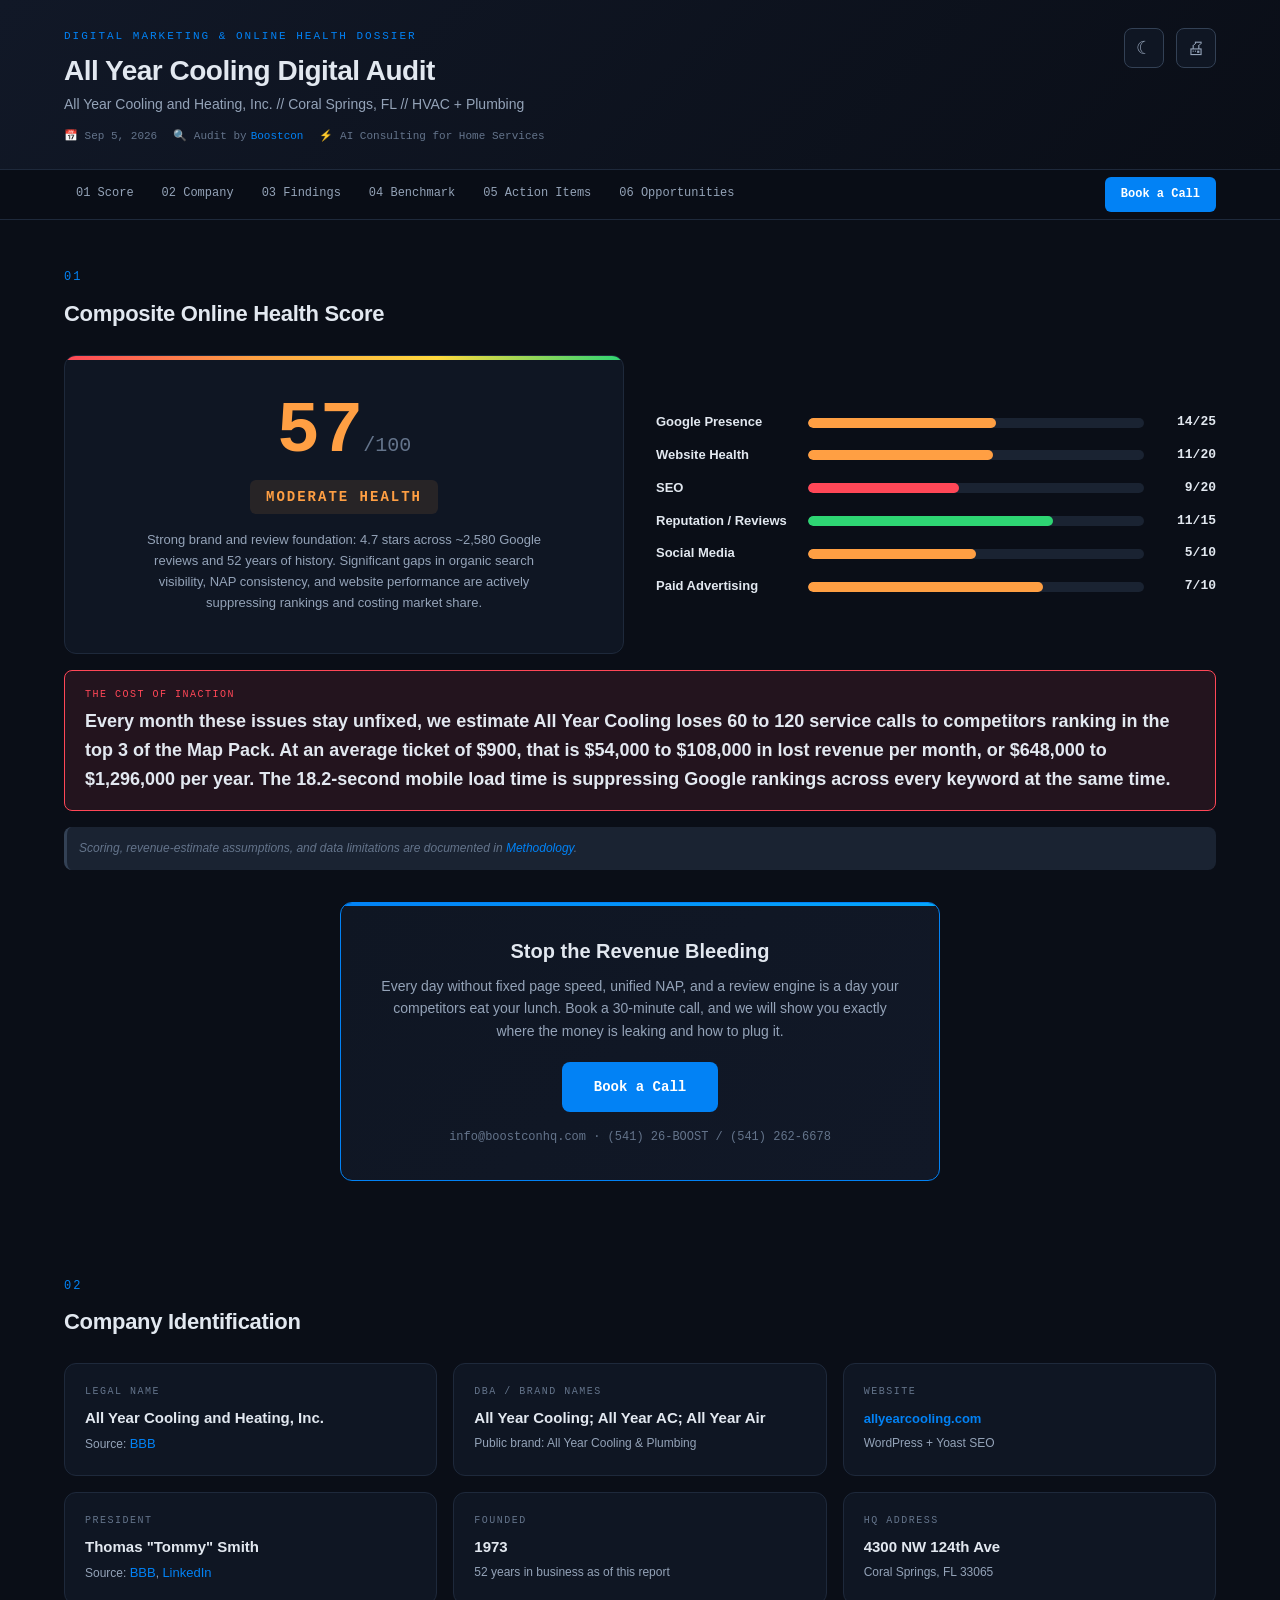
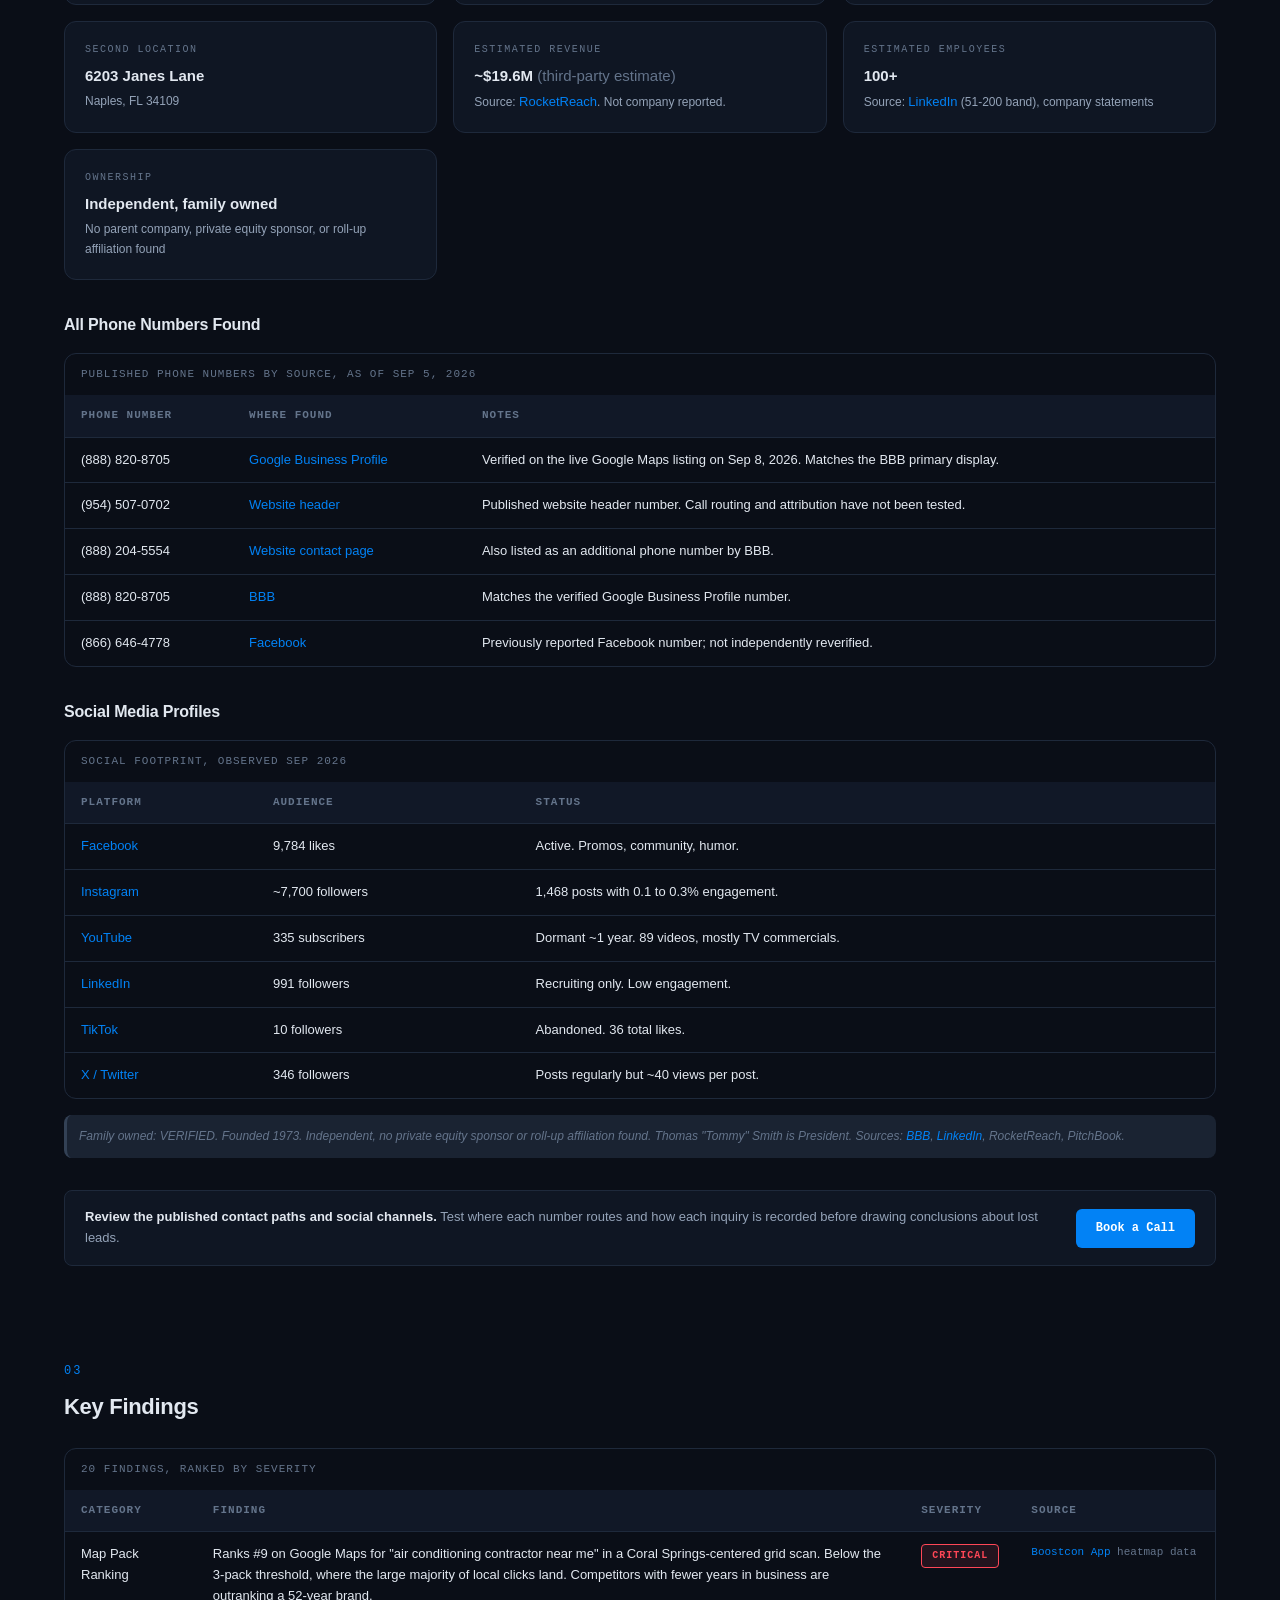
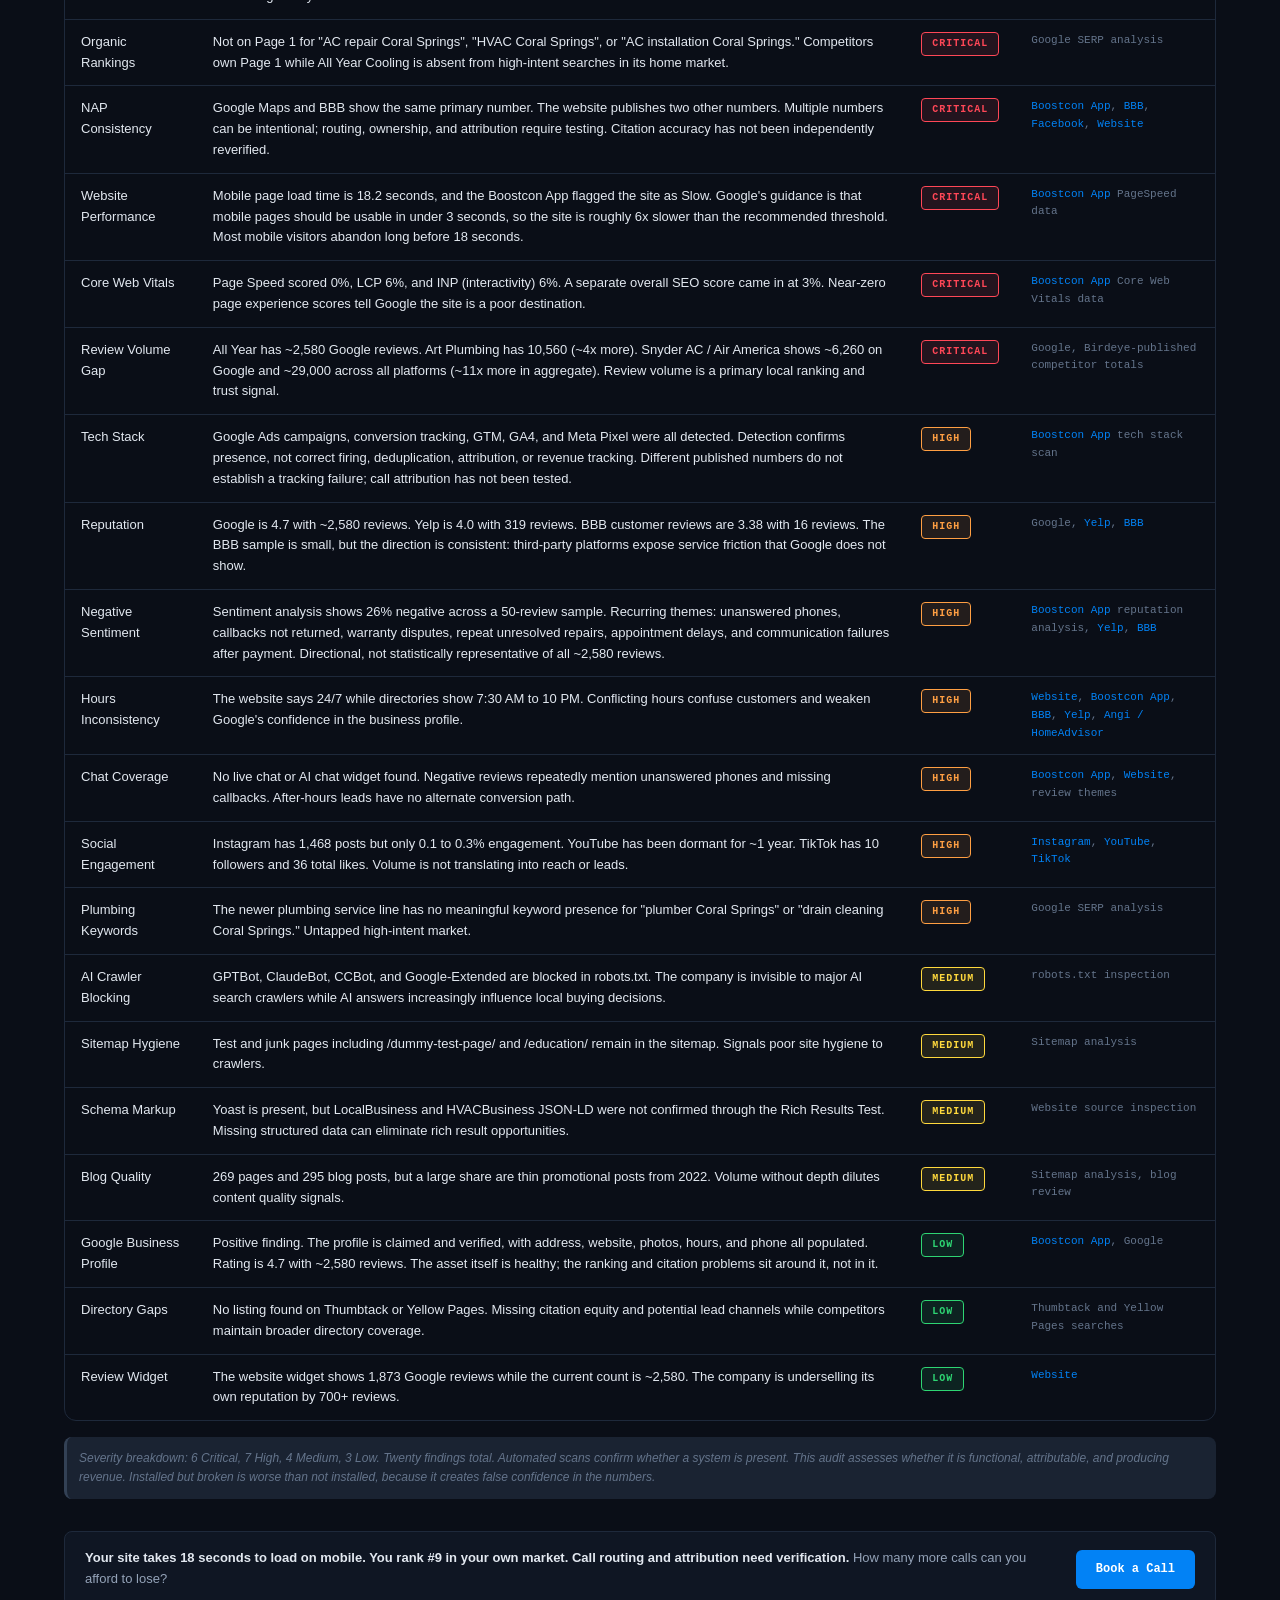
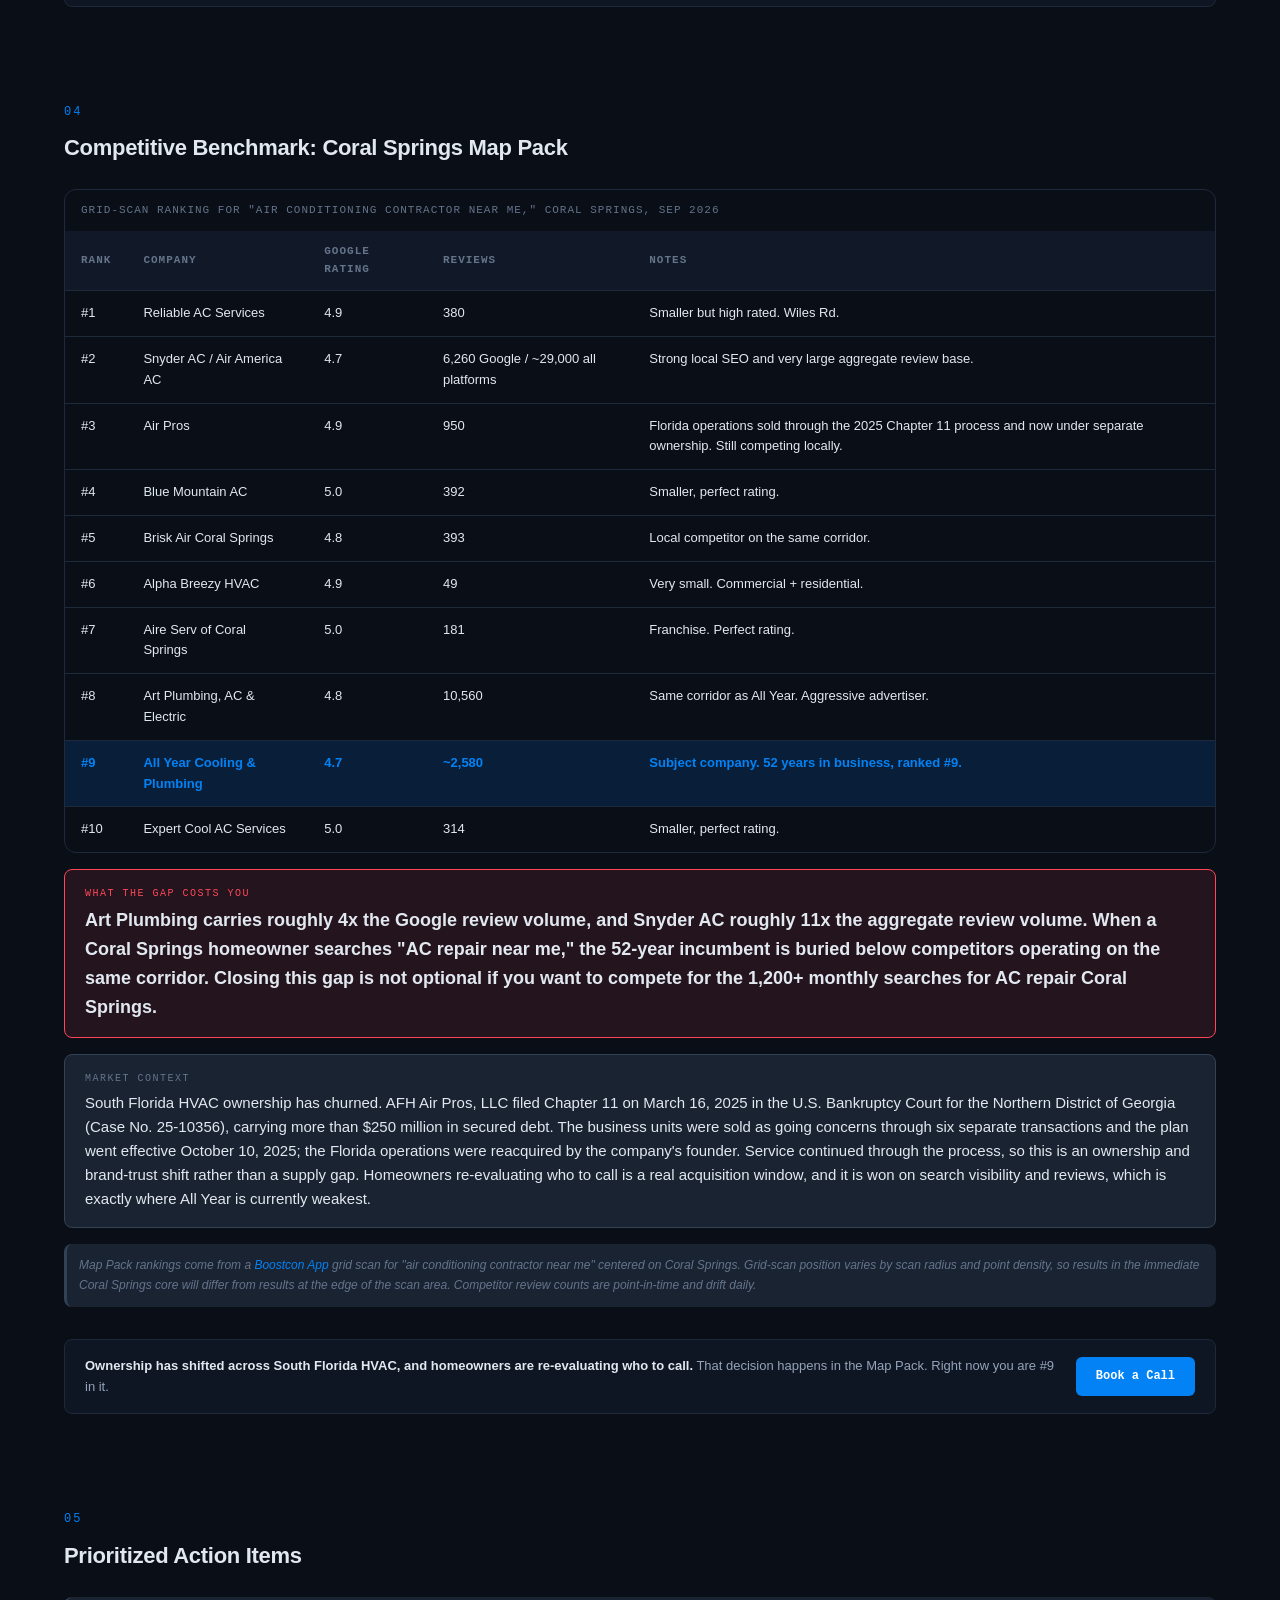
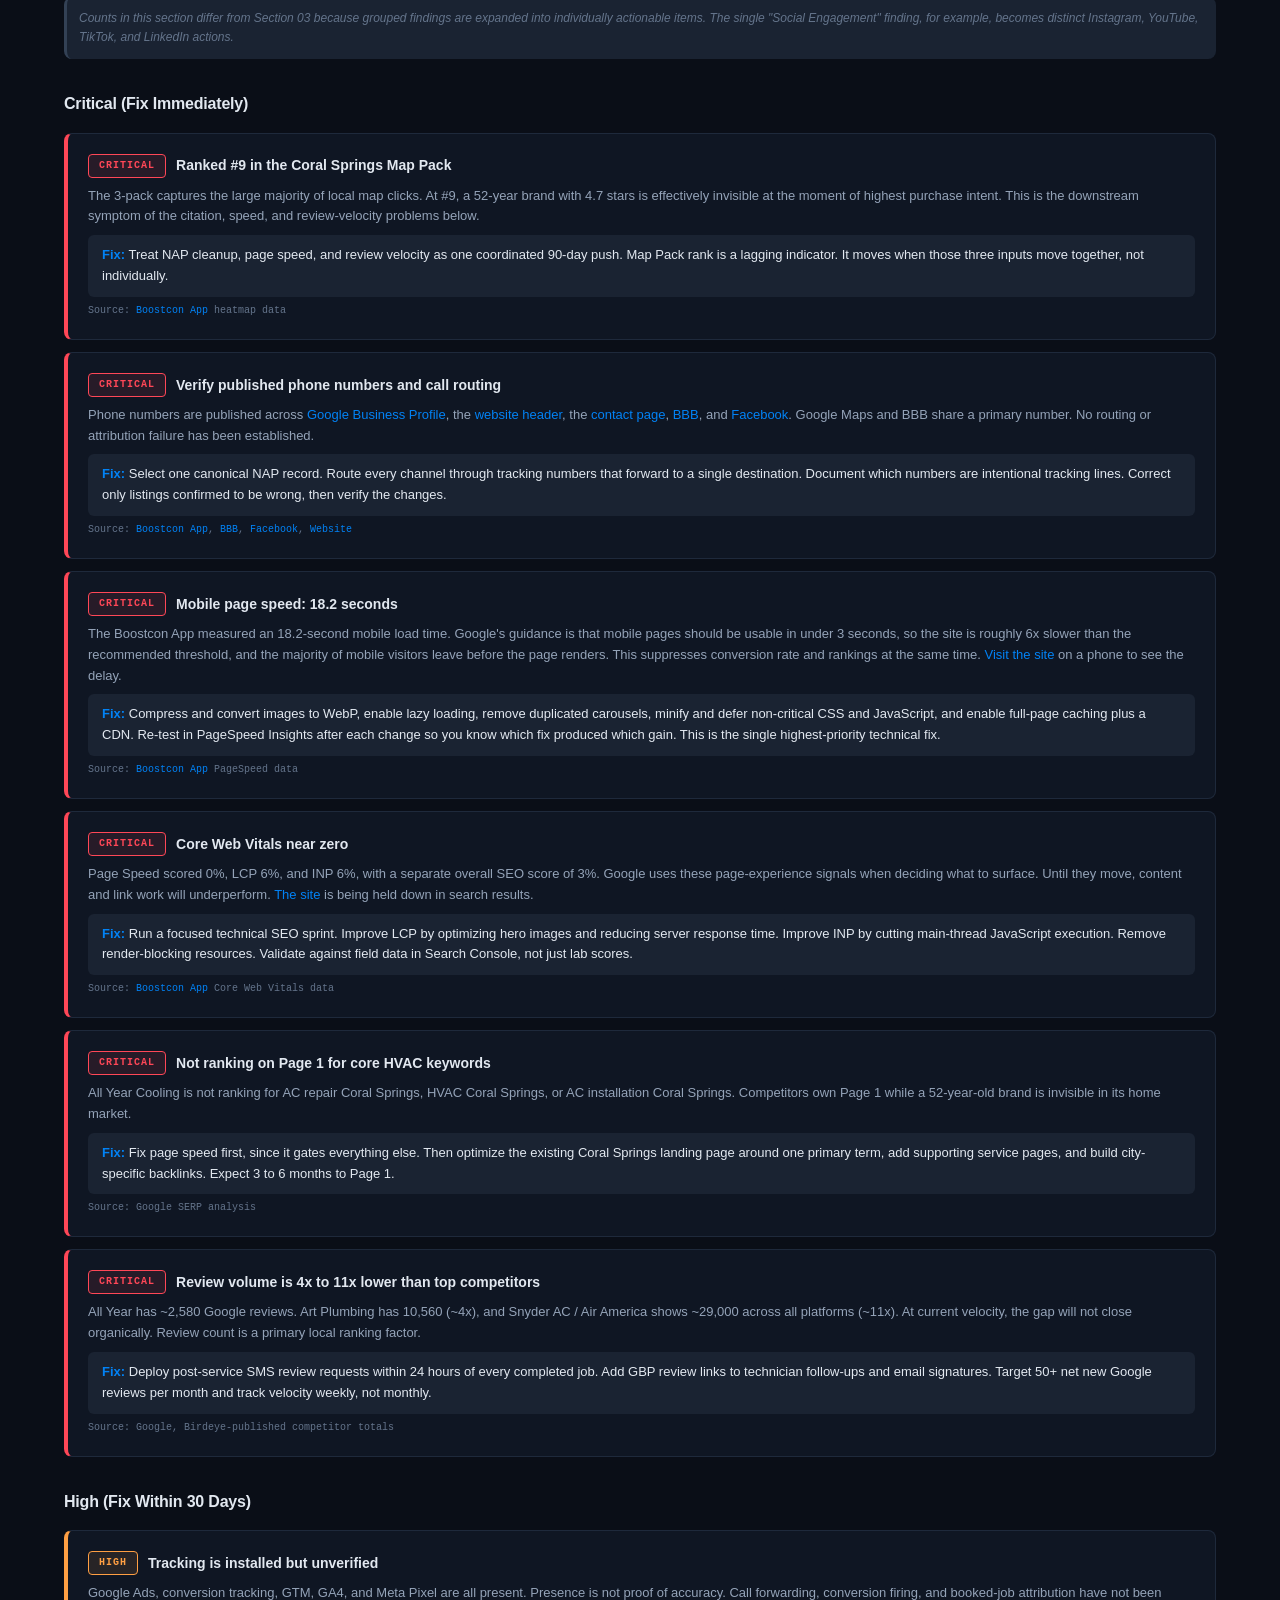
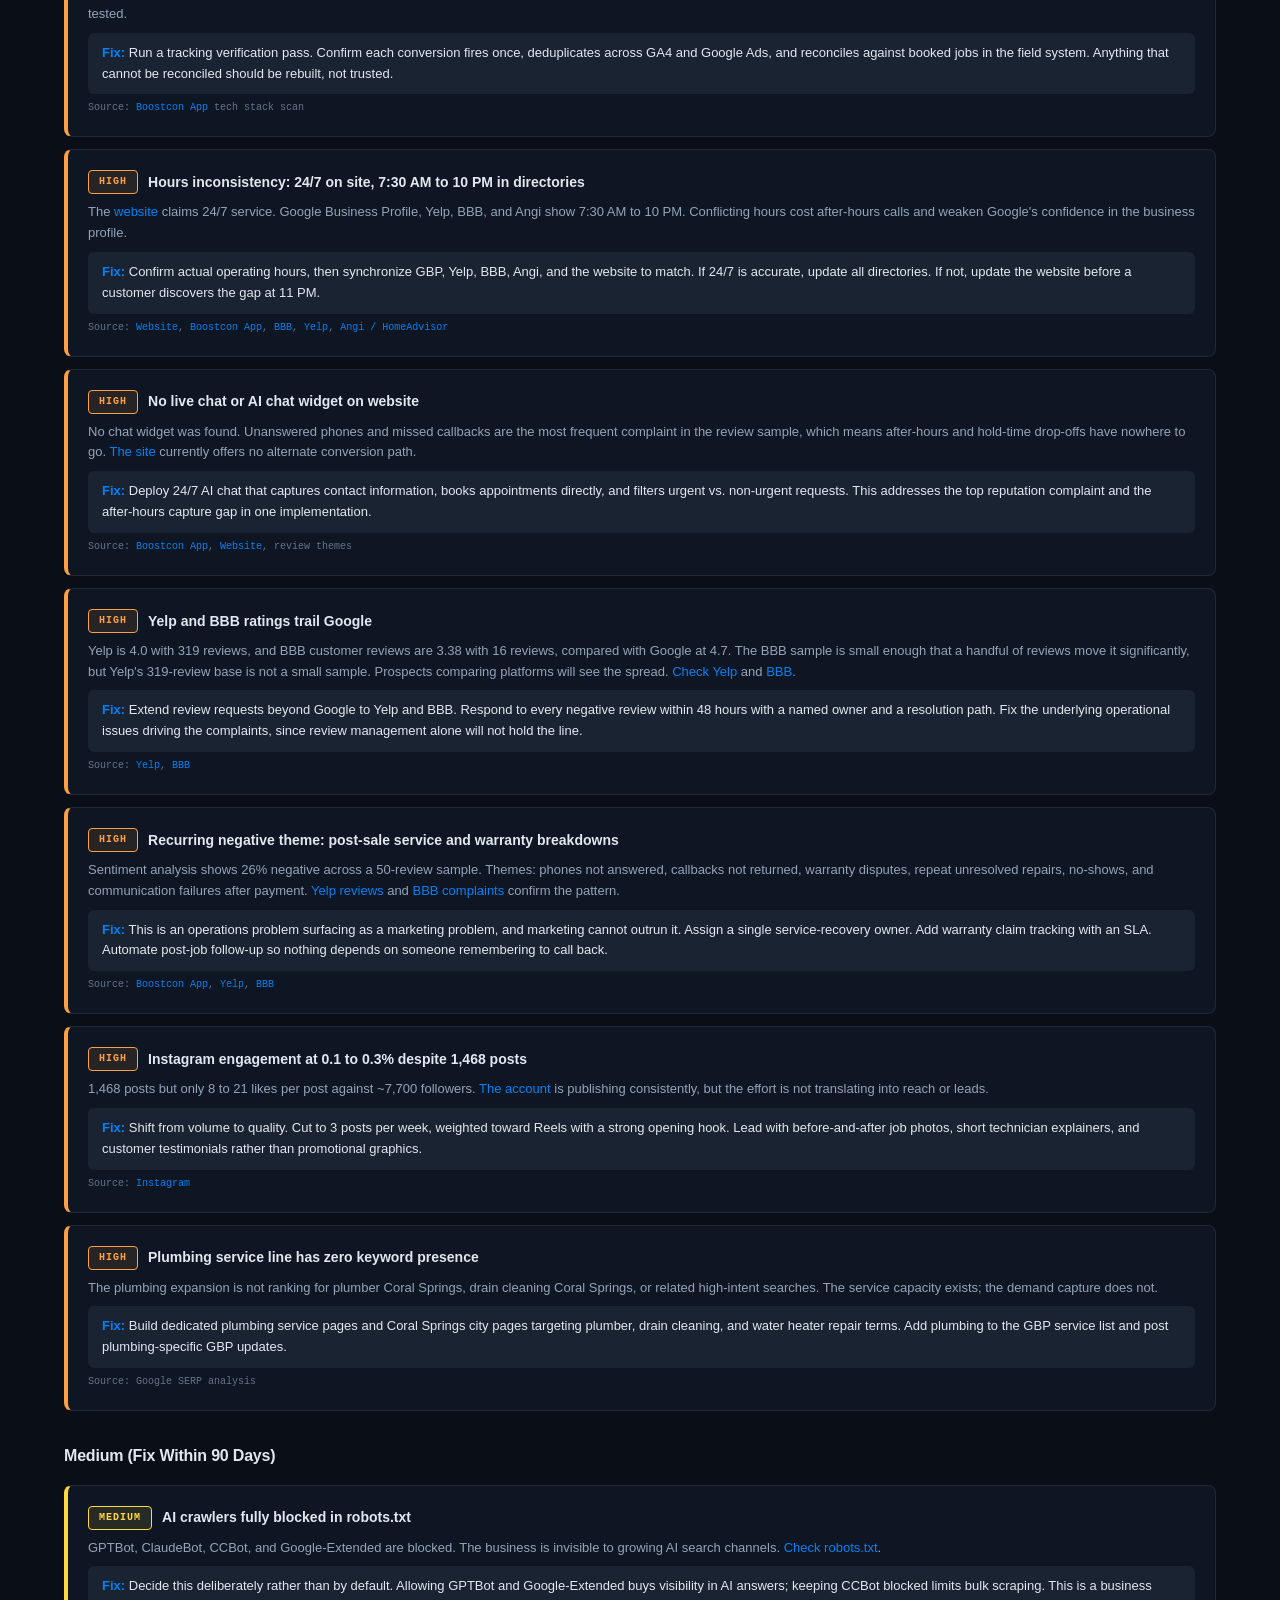
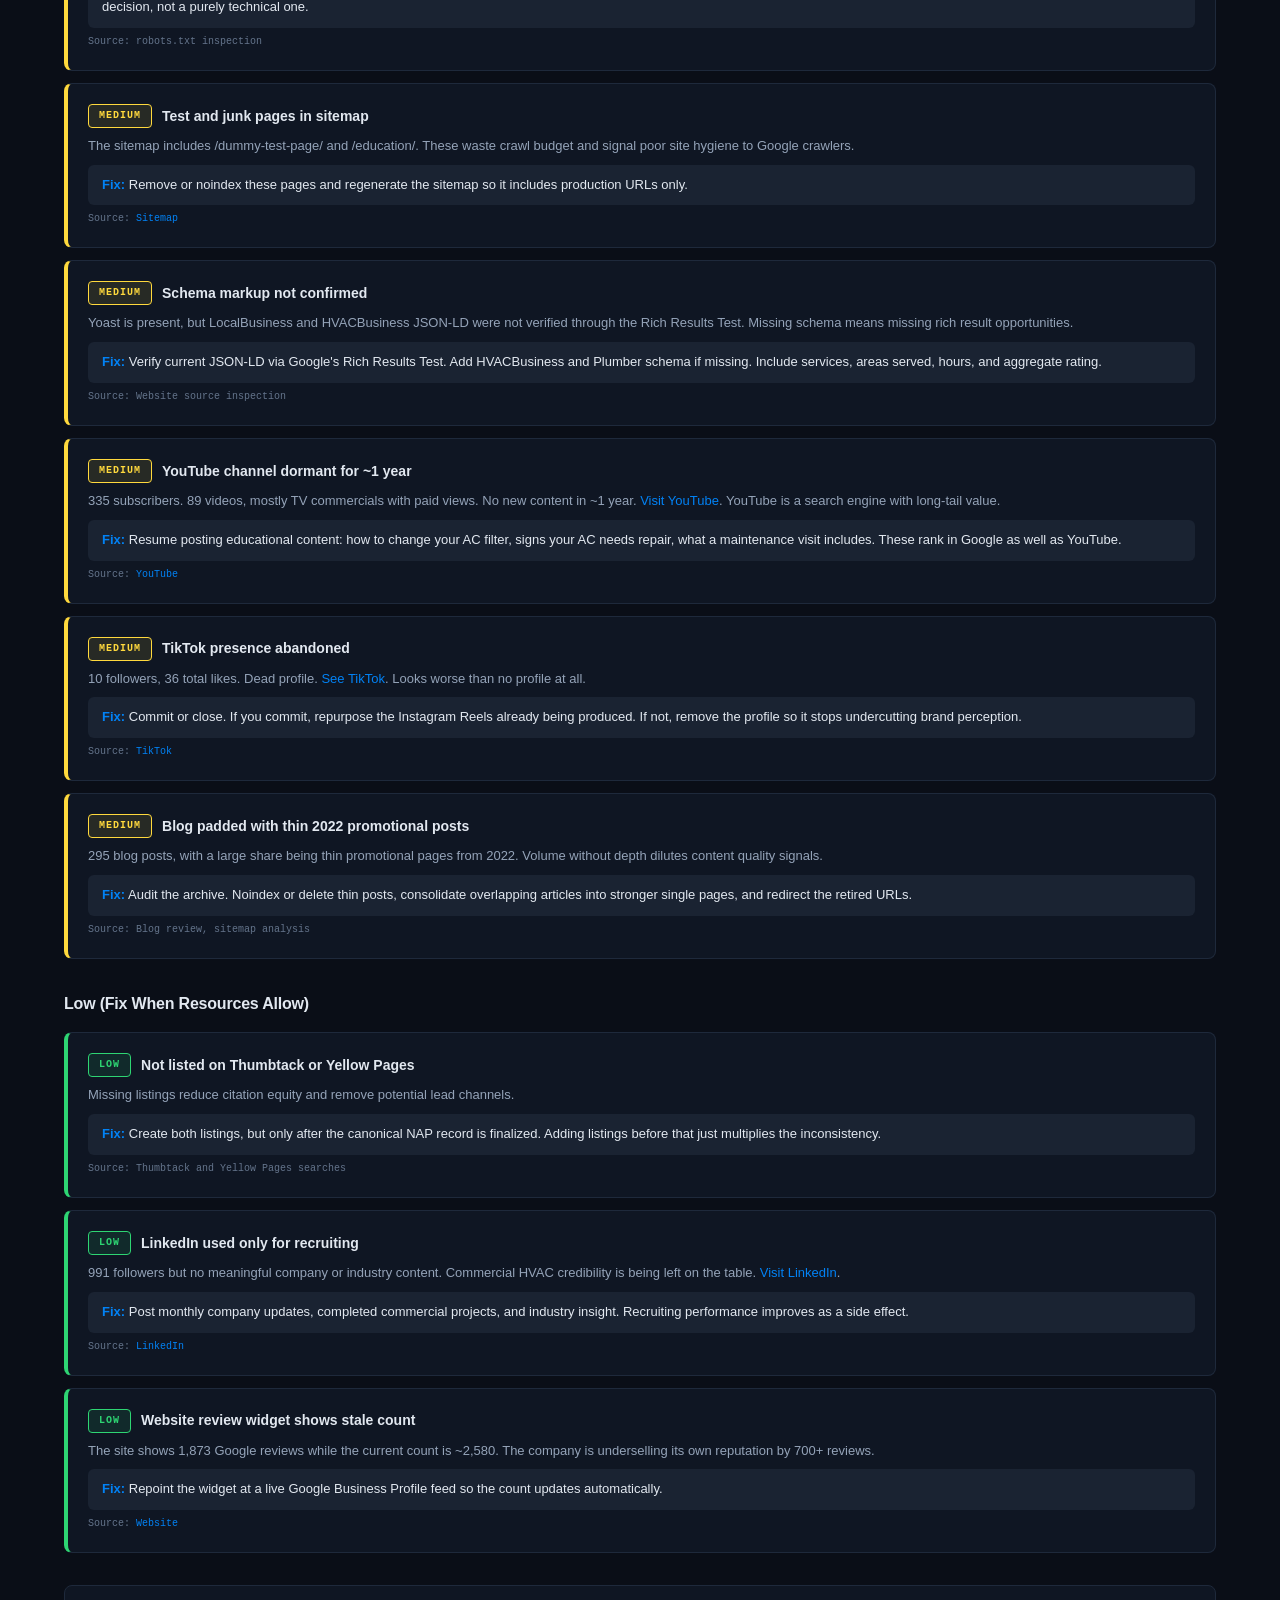
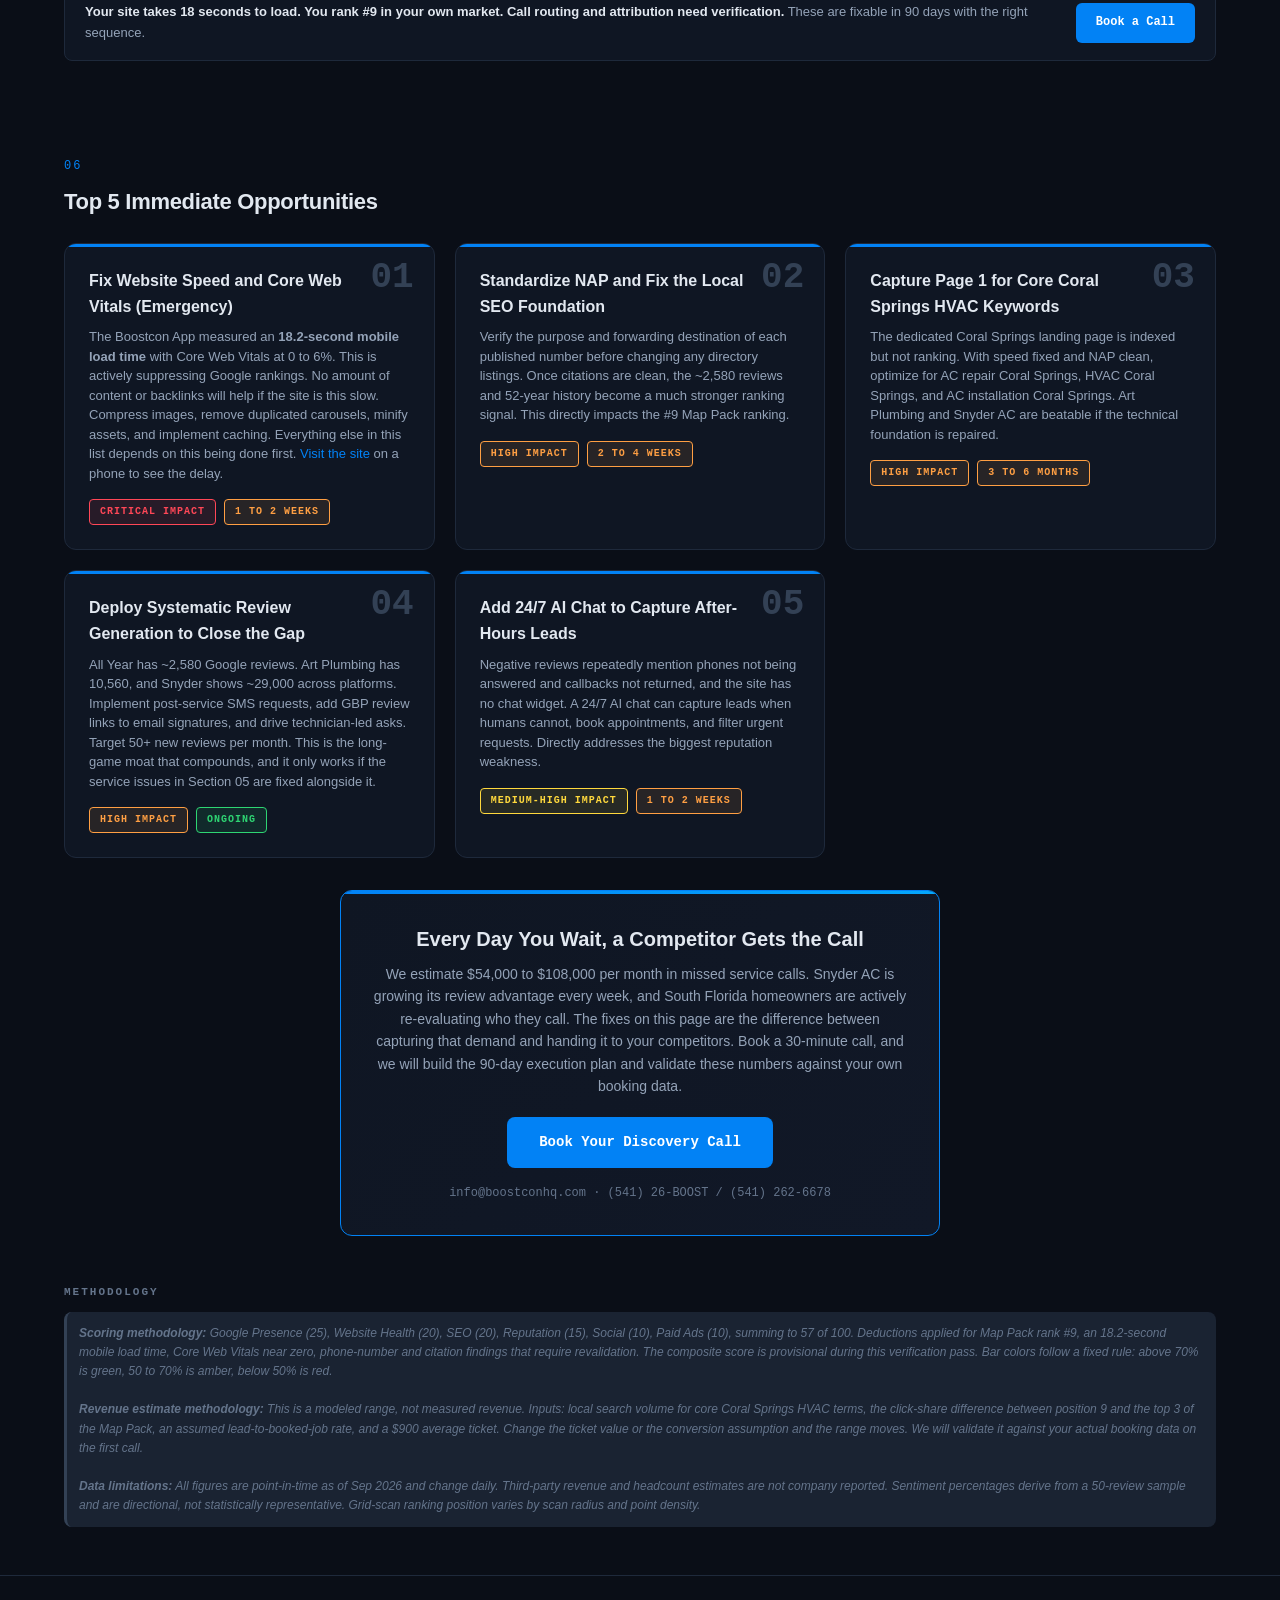
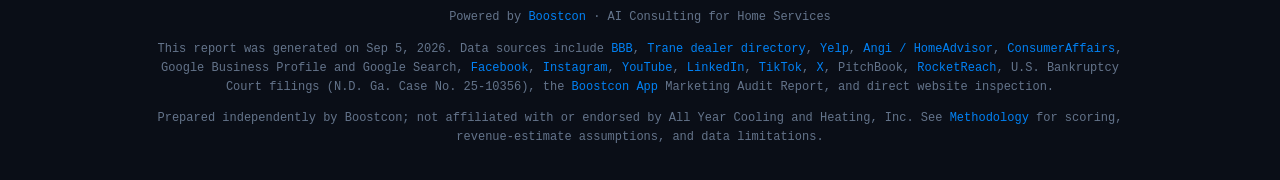
==== commit d9ea244d: "Update index.html" ====
--- a/allyear/index.html
+++ b/allyear/index.html
@@ -298,11 +298,11 @@
       <tr><th scope="col">Phone Number</th><th scope="col">Where Found</th><th scope="col">Notes</th></tr>
     </thead>
     <tbody>
-      <tr><td>(954) 646-4729</td><td><a href="https://maps.google.com/?q=All+Year+Cooling+4300+NW+124th+Ave+Coral+Springs+FL+33065" target="_blank" rel="noopener noreferrer">Google Business Profile</a></td><td>Confirmed in the <a href="https://app.boostconhq.com/?utm_source=audit_report&amp;utm_medium=web&amp;utm_campaign=allyear" target="_blank" rel="noopener noreferrer">Boostcon App</a>. Differs from every other listed number.</td></tr>
-      <tr><td>(954) 507-0702</td><td><a href="https://allyearcooling.com" target="_blank" rel="noopener noreferrer">Website header</a></td><td>Primary web number. Splits call attribution from GBP.</td></tr>
-      <tr><td>(888) 204-5554</td><td><a href="https://allyearcooling.com/contact/" target="_blank" rel="noopener noreferrer">Website contact page</a></td><td>Third number on the same website.</td></tr>
-      <tr><td>(888) 820-8705</td><td><a href="https://www.bbb.org/us/fl/coral-springs/profile/air-conditioning-contractor/all-year-cooling-and-heating-inc-0633-4003950" target="_blank" rel="noopener noreferrer">BBB</a></td><td>Fourth number. Damages NAP consistency.</td></tr>
-      <tr><td>(866) 646-4778</td><td><a href="https://www.facebook.com/AllYearCooling/" target="_blank" rel="noopener noreferrer">Facebook</a></td><td>Fifth number. Further fragments citations.</td></tr>
+      <tr><td>(888) 820-8705</td><td><a href="https://maps.google.com/?q=All+Year+Cooling+4300+NW+124th+Ave+Coral+Springs+FL+33065" target="_blank" rel="noopener noreferrer">Google Business Profile</a></td><td>Verified on the live Google Maps listing on Sep 8, 2026. Matches the BBB primary display.</td></tr>
+      <tr><td>(954) 507-0702</td><td><a href="https://allyearcooling.com" target="_blank" rel="noopener noreferrer">Website header</a></td><td>Published website header number. Call routing and attribution have not been tested.</td></tr>
+      <tr><td>(888) 204-5554</td><td><a href="https://allyearcooling.com/contact/" target="_blank" rel="noopener noreferrer">Website contact page</a></td><td>Also listed as an additional phone number by BBB.</td></tr>
+      <tr><td>(888) 820-8705</td><td><a href="https://www.bbb.org/us/fl/coral-springs/profile/air-conditioning-contractor/all-year-cooling-and-heating-inc-0633-4003950" target="_blank" rel="noopener noreferrer">BBB</a></td><td>Matches the verified Google Business Profile number.</td></tr>
+      <tr><td>(866) 646-4778</td><td><a href="https://www.facebook.com/AllYearCooling/" target="_blank" rel="noopener noreferrer">Facebook</a></td><td>Previously reported Facebook number; not independently reverified.</td></tr>
     </tbody>
   </table></div>
 
@@ -325,7 +325,7 @@
   <p class="note">Family owned: VERIFIED. Founded 1973. Independent, no private equity sponsor or roll-up affiliation found. Thomas "Tommy" Smith is President. Sources: <a href="https://www.bbb.org/us/fl/coral-springs/profile/air-conditioning-contractor/all-year-cooling-and-heating-inc-0633-4003950" target="_blank" rel="noopener noreferrer">BBB</a>, <a href="https://www.linkedin.com/company/all-year-cooling" target="_blank" rel="noopener noreferrer">LinkedIn</a>, RocketReach, PitchBook.</p>
 
   <div class="cta-small">
-    <div class="cta-small-text"><strong>5 phone numbers. 6 social platforms with only one meaningful traction channel.</strong> Every inconsistency is a signal to Google and to prospects that this business is not buttoned up. Let us fix it.</div>
+    <div class="cta-small-text"><strong>Review the published contact paths and social channels.</strong> Test where each number routes and how each inquiry is recorded before drawing conclusions about lost leads.</div>
     <a href="https://www.boostconhq.com/book?utm_source=audit_report&amp;utm_medium=web&amp;utm_campaign=allyear" class="cta-small-btn" target="_blank" rel="noopener noreferrer">Book a Call</a>
   </div>
 </section>
@@ -341,11 +341,11 @@
     <tbody>
     <tr><td>Map Pack Ranking</td><td class="finding-text">Ranks #9 on Google Maps for "air conditioning contractor near me" in a Coral Springs-centered grid scan. Below the 3-pack threshold, where the large majority of local clicks land. Competitors with fewer years in business are outranking a 52-year brand.</td><td><span class="badge badge-crit">Critical</span></td><td class="finding-source"><a href="https://app.boostconhq.com/?utm_source=audit_report&amp;utm_medium=web&amp;utm_campaign=allyear" target="_blank" rel="noopener noreferrer">Boostcon App</a> heatmap data</td></tr>
     <tr><td>Organic Rankings</td><td class="finding-text">Not on Page 1 for "AC repair Coral Springs", "HVAC Coral Springs", or "AC installation Coral Springs." Competitors own Page 1 while All Year Cooling is absent from high-intent searches in its home market.</td><td><span class="badge badge-crit">Critical</span></td><td class="finding-source">Google SERP analysis</td></tr>
-    <tr><td>NAP Consistency</td><td class="finding-text">Five different phone numbers appear across GBP, website header, contact page, BBB, and Facebook. Only 52% of 31 checked citations are accurate. This splits call attribution and destroys local SEO trust.</td><td><span class="badge badge-crit">Critical</span></td><td class="finding-source"><a href="https://app.boostconhq.com/?utm_source=audit_report&amp;utm_medium=web&amp;utm_campaign=allyear" target="_blank" rel="noopener noreferrer">Boostcon App</a>, <a href="https://www.bbb.org/us/fl/coral-springs/profile/air-conditioning-contractor/all-year-cooling-and-heating-inc-0633-4003950" target="_blank" rel="noopener noreferrer">BBB</a>, <a href="https://www.facebook.com/AllYearCooling/" target="_blank" rel="noopener noreferrer">Facebook</a>, <a href="https://allyearcooling.com" target="_blank" rel="noopener noreferrer">Website</a></td></tr>
+    <tr><td>NAP Consistency</td><td class="finding-text">Google Maps and BBB show the same primary number. The website publishes two other numbers. Multiple numbers can be intentional; routing, ownership, and attribution require testing. Citation accuracy has not been independently reverified.</td><td><span class="badge badge-crit">Critical</span></td><td class="finding-source"><a href="https://app.boostconhq.com/?utm_source=audit_report&amp;utm_medium=web&amp;utm_campaign=allyear" target="_blank" rel="noopener noreferrer">Boostcon App</a>, <a href="https://www.bbb.org/us/fl/coral-springs/profile/air-conditioning-contractor/all-year-cooling-and-heating-inc-0633-4003950" target="_blank" rel="noopener noreferrer">BBB</a>, <a href="https://www.facebook.com/AllYearCooling/" target="_blank" rel="noopener noreferrer">Facebook</a>, <a href="https://allyearcooling.com" target="_blank" rel="noopener noreferrer">Website</a></td></tr>
     <tr><td>Website Performance</td><td class="finding-text">Mobile page load time is 18.2 seconds, and the Boostcon App flagged the site as Slow. Google's guidance is that mobile pages should be usable in under 3 seconds, so the site is roughly 6x slower than the recommended threshold. Most mobile visitors abandon long before 18 seconds.</td><td><span class="badge badge-crit">Critical</span></td><td class="finding-source"><a href="https://app.boostconhq.com/?utm_source=audit_report&amp;utm_medium=web&amp;utm_campaign=allyear" target="_blank" rel="noopener noreferrer">Boostcon App</a> PageSpeed data</td></tr>
     <tr><td>Core Web Vitals</td><td class="finding-text">Page Speed scored 0%, LCP 6%, and INP (interactivity) 6%. A separate overall SEO score came in at 3%. Near-zero page experience scores tell Google the site is a poor destination.</td><td><span class="badge badge-crit">Critical</span></td><td class="finding-source"><a href="https://app.boostconhq.com/?utm_source=audit_report&amp;utm_medium=web&amp;utm_campaign=allyear" target="_blank" rel="noopener noreferrer">Boostcon App</a> Core Web Vitals data</td></tr>
     <tr><td>Review Volume Gap</td><td class="finding-text">All Year has ~2,580 Google reviews. Art Plumbing has 10,560 (~4x more). Snyder AC / Air America shows ~6,260 on Google and ~29,000 across all platforms (~11x more in aggregate). Review volume is a primary local ranking and trust signal.</td><td><span class="badge badge-crit">Critical</span></td><td class="finding-source">Google, Birdeye-published competitor totals</td></tr>
-    <tr><td>Tech Stack</td><td class="finding-text">Google Ads campaigns, conversion tracking, GTM, GA4, and Meta Pixel were all detected. Detection confirms presence, not correct firing, deduplication, attribution, or revenue tracking. With five phone numbers live, clean call attribution is structurally impossible today.</td><td><span class="badge badge-high">High</span></td><td class="finding-source"><a href="https://app.boostconhq.com/?utm_source=audit_report&amp;utm_medium=web&amp;utm_campaign=allyear" target="_blank" rel="noopener noreferrer">Boostcon App</a> tech stack scan</td></tr>
+    <tr><td>Tech Stack</td><td class="finding-text">Google Ads campaigns, conversion tracking, GTM, GA4, and Meta Pixel were all detected. Detection confirms presence, not correct firing, deduplication, attribution, or revenue tracking. Different published numbers do not establish a tracking failure; call attribution has not been tested.</td><td><span class="badge badge-high">High</span></td><td class="finding-source"><a href="https://app.boostconhq.com/?utm_source=audit_report&amp;utm_medium=web&amp;utm_campaign=allyear" target="_blank" rel="noopener noreferrer">Boostcon App</a> tech stack scan</td></tr>
     <tr><td>Reputation</td><td class="finding-text">Google is 4.7 with ~2,580 reviews. Yelp is 4.0 with 319 reviews. BBB customer reviews are 3.38 with 16 reviews. The BBB sample is small, but the direction is consistent: third-party platforms expose service friction that Google does not show.</td><td><span class="badge badge-high">High</span></td><td class="finding-source">Google, <a href="https://www.yelp.com/biz/all-year-coral-springs-2" target="_blank" rel="noopener noreferrer">Yelp</a>, <a href="https://www.bbb.org/us/fl/coral-springs/profile/air-conditioning-contractor/all-year-cooling-and-heating-inc-0633-4003950" target="_blank" rel="noopener noreferrer">BBB</a></td></tr>
     <tr><td>Negative Sentiment</td><td class="finding-text">Sentiment analysis shows 26% negative across a 50-review sample. Recurring themes: unanswered phones, callbacks not returned, warranty disputes, repeat unresolved repairs, appointment delays, and communication failures after payment. Directional, not statistically representative of all ~2,580 reviews.</td><td><span class="badge badge-high">High</span></td><td class="finding-source"><a href="https://app.boostconhq.com/?utm_source=audit_report&amp;utm_medium=web&amp;utm_campaign=allyear" target="_blank" rel="noopener noreferrer">Boostcon App</a> reputation analysis, <a href="https://www.yelp.com/biz/all-year-coral-springs-2" target="_blank" rel="noopener noreferrer">Yelp</a>, <a href="https://www.bbb.org/us/fl/coral-springs/profile/air-conditioning-contractor/all-year-cooling-and-heating-inc-0633-4003950" target="_blank" rel="noopener noreferrer">BBB</a></td></tr>
     <tr><td>Hours Inconsistency</td><td class="finding-text">The website says 24/7 while directories show 7:30 AM to 10 PM. Conflicting hours confuse customers and weaken Google's confidence in the business profile.</td><td><span class="badge badge-high">High</span></td><td class="finding-source"><a href="https://allyearcooling.com" target="_blank" rel="noopener noreferrer">Website</a>, <a href="https://app.boostconhq.com/?utm_source=audit_report&amp;utm_medium=web&amp;utm_campaign=allyear" target="_blank" rel="noopener noreferrer">Boostcon App</a>, <a href="https://www.bbb.org/us/fl/coral-springs/profile/air-conditioning-contractor/all-year-cooling-and-heating-inc-0633-4003950" target="_blank" rel="noopener noreferrer">BBB</a>, <a href="https://www.yelp.com/biz/all-year-coral-springs-2" target="_blank" rel="noopener noreferrer">Yelp</a>, <a href="https://www.homeadvisor.com/rated.AllYearCooling.19297135.html" target="_blank" rel="noopener noreferrer">Angi / HomeAdvisor</a></td></tr>
@@ -365,7 +365,7 @@
   <p class="note">Severity breakdown: 6 Critical, 7 High, 4 Medium, 3 Low. Twenty findings total. Automated scans confirm whether a system is <em>present</em>. This audit assesses whether it is <em>functional, attributable, and producing revenue</em>. Installed but broken is worse than not installed, because it creates false confidence in the numbers.</p>
 
   <div class="cta-small">
-    <div class="cta-small-text"><strong>Your site takes 18 seconds to load on mobile. You rank #9 in your own market. Five phone numbers split your call data.</strong> How many more calls can you afford to lose?</div>
+    <div class="cta-small-text"><strong>Your site takes 18 seconds to load on mobile. You rank #9 in your own market. Call routing and attribution need verification.</strong> How many more calls can you afford to lose?</div>
     <a href="https://www.boostconhq.com/book?utm_source=audit_report&amp;utm_medium=web&amp;utm_campaign=allyear" class="cta-small-btn" target="_blank" rel="noopener noreferrer">Book a Call</a>
   </div>
 </section>
@@ -425,9 +425,9 @@
   </div>
 
   <div class="finding-item crit">
-    <div class="finding-head"><span class="badge badge-crit">Critical</span><span class="finding-title">NAP phone inconsistency: five different numbers</span></div>
-    <p class="finding-detail">Five phone numbers appear across <a href="https://maps.google.com/?q=All+Year+Cooling+4300+NW+124th+Ave+Coral+Springs+FL+33065" target="_blank" rel="noopener noreferrer">Google Business Profile</a>, the <a href="https://allyearcooling.com" target="_blank" rel="noopener noreferrer">website header</a>, the <a href="https://allyearcooling.com/contact/" target="_blank" rel="noopener noreferrer">contact page</a>, <a href="https://www.bbb.org/us/fl/coral-springs/profile/air-conditioning-contractor/all-year-cooling-and-heating-inc-0633-4003950" target="_blank" rel="noopener noreferrer">BBB</a>, and <a href="https://www.facebook.com/AllYearCooling/" target="_blank" rel="noopener noreferrer">Facebook</a>. Only 52% of 31 citations are accurate. Beyond the ranking damage, this makes clean call attribution impossible, so paid spend cannot be judged on booked revenue.</p>
-    <p class="finding-fix"><strong>Fix:</strong> Select one canonical NAP record. Route every channel through tracking numbers that forward to a single destination. Push corrections across all 31+ citations via BrightLocal, Whitespark, or Yext, then re-scan in 30 days to confirm propagation.</p>
+    <div class="finding-head"><span class="badge badge-crit">Critical</span><span class="finding-title">Verify published phone numbers and call routing</span></div>
+    <p class="finding-detail">Phone numbers are published across <a href="https://maps.google.com/?q=All+Year+Cooling+4300+NW+124th+Ave+Coral+Springs+FL+33065" target="_blank" rel="noopener noreferrer">Google Business Profile</a>, the <a href="https://allyearcooling.com" target="_blank" rel="noopener noreferrer">website header</a>, the <a href="https://allyearcooling.com/contact/" target="_blank" rel="noopener noreferrer">contact page</a>, <a href="https://www.bbb.org/us/fl/coral-springs/profile/air-conditioning-contractor/all-year-cooling-and-heating-inc-0633-4003950" target="_blank" rel="noopener noreferrer">BBB</a>, and <a href="https://www.facebook.com/AllYearCooling/" target="_blank" rel="noopener noreferrer">Facebook</a>. Google Maps and BBB share a primary number. No routing or attribution failure has been established.</p>
+    <p class="finding-fix"><strong>Fix:</strong> Select one canonical NAP record. Route every channel through tracking numbers that forward to a single destination. Document which numbers are intentional tracking lines. Correct only listings confirmed to be wrong, then verify the changes.</p>
     <p class="finding-src">Source: <a href="https://app.boostconhq.com/?utm_source=audit_report&amp;utm_medium=web&amp;utm_campaign=allyear" target="_blank" rel="noopener noreferrer">Boostcon App</a>, <a href="https://www.bbb.org/us/fl/coral-springs/profile/air-conditioning-contractor/all-year-cooling-and-heating-inc-0633-4003950" target="_blank" rel="noopener noreferrer">BBB</a>, <a href="https://www.facebook.com/AllYearCooling/" target="_blank" rel="noopener noreferrer">Facebook</a>, <a href="https://allyearcooling.com" target="_blank" rel="noopener noreferrer">Website</a></p>
   </div>
 
@@ -463,7 +463,7 @@
 
   <div class="finding-item high">
     <div class="finding-head"><span class="badge badge-high">High</span><span class="finding-title">Tracking is installed but unverified</span></div>
-    <p class="finding-detail">Google Ads, conversion tracking, GTM, GA4, and Meta Pixel are all present. Presence is not proof of accuracy. With five phone numbers in circulation and no verification pass on file, there is no reliable line from ad spend to booked revenue.</p>
+    <p class="finding-detail">Google Ads, conversion tracking, GTM, GA4, and Meta Pixel are all present. Presence is not proof of accuracy. Call forwarding, conversion firing, and booked-job attribution have not been tested.</p>
     <p class="finding-fix"><strong>Fix:</strong> Run a tracking verification pass. Confirm each conversion fires once, deduplicates across GA4 and Google Ads, and reconciles against booked jobs in the field system. Anything that cannot be reconciled should be rebuilt, not trusted.</p>
     <p class="finding-src">Source: <a href="https://app.boostconhq.com/?utm_source=audit_report&amp;utm_medium=web&amp;utm_campaign=allyear" target="_blank" rel="noopener noreferrer">Boostcon App</a> tech stack scan</p>
   </div>
@@ -578,7 +578,7 @@
   </div>
 
   <div class="cta-small">
-    <div class="cta-small-text"><strong>Your site takes 18 seconds to load. You rank #9 in your own market. Five phone numbers split your call data.</strong> These are fixable in 90 days with the right sequence.</div>
+    <div class="cta-small-text"><strong>Your site takes 18 seconds to load. You rank #9 in your own market. Call routing and attribution need verification.</strong> These are fixable in 90 days with the right sequence.</div>
     <a href="https://www.boostconhq.com/book?utm_source=audit_report&amp;utm_medium=web&amp;utm_campaign=allyear" class="cta-small-btn" target="_blank" rel="noopener noreferrer">Book a Call</a>
   </div>
 </section>
@@ -596,7 +596,7 @@
     <div class="opp-card">
       <p class="opp-rank" aria-hidden="true">02</p>
       <h3 class="opp-title">Standardize NAP and Fix the Local SEO Foundation</h3>
-      <p class="opp-desc">Consolidate to one primary phone number across all 31+ directories, where 48% of citations are currently wrong. Once citations are clean, the ~2,580 reviews and 52-year history become a much stronger ranking signal. This directly impacts the #9 Map Pack ranking.</p>
+      <p class="opp-desc">Verify the purpose and forwarding destination of each published number before changing any directory listings. Once citations are clean, the ~2,580 reviews and 52-year history become a much stronger ranking signal. This directly impacts the #9 Map Pack ranking.</p>
       <p class="opp-meta"><span class="opp-tag badge-high">High Impact</span><span class="opp-tag badge-high">2 to 4 Weeks</span></p>
     </div>
     <div class="opp-card">
@@ -629,7 +629,7 @@
 
 <section class="methodology-wrap" id="methodology" aria-labelledby="methodology-label" tabindex="-1">
   <h2 class="methodology-label" id="methodology-label">Methodology</h2>
-  <p class="note" style="margin-top:0"><strong>Scoring methodology:</strong> Google Presence (25), Website Health (20), SEO (20), Reputation (15), Social (10), Paid Ads (10), summing to 57 of 100. Deductions applied for Map Pack rank #9, an 18.2-second mobile load time, Core Web Vitals near zero, five published phone numbers, and 52% citation accuracy. Bar colors follow a fixed rule: above 70% is green, 50 to 70% is amber, below 50% is red.<br><br><strong>Revenue estimate methodology:</strong> This is a modeled range, not measured revenue. Inputs: local search volume for core Coral Springs HVAC terms, the click-share difference between position 9 and the top 3 of the Map Pack, an assumed lead-to-booked-job rate, and a $900 average ticket. Change the ticket value or the conversion assumption and the range moves. We will validate it against your actual booking data on the first call.<br><br><strong>Data limitations:</strong> All figures are point-in-time as of Sep 2026 and change daily. Third-party revenue and headcount estimates are not company reported. Sentiment percentages derive from a 50-review sample and are directional, not statistically representative. Grid-scan ranking position varies by scan radius and point density.</p>
+  <p class="note" style="margin-top:0"><strong>Scoring methodology:</strong> Google Presence (25), Website Health (20), SEO (20), Reputation (15), Social (10), Paid Ads (10), summing to 57 of 100. Deductions applied for Map Pack rank #9, an 18.2-second mobile load time, Core Web Vitals near zero, phone-number and citation findings that require revalidation. The composite score is provisional during this verification pass. Bar colors follow a fixed rule: above 70% is green, 50 to 70% is amber, below 50% is red.<br><br><strong>Revenue estimate methodology:</strong> This is a modeled range, not measured revenue. Inputs: local search volume for core Coral Springs HVAC terms, the click-share difference between position 9 and the top 3 of the Map Pack, an assumed lead-to-booked-job rate, and a $900 average ticket. Change the ticket value or the conversion assumption and the range moves. We will validate it against your actual booking data on the first call.<br><br><strong>Data limitations:</strong> All figures are point-in-time as of Sep 2026 and change daily. Third-party revenue and headcount estimates are not company reported. Sentiment percentages derive from a 50-review sample and are directional, not statistically representative. Grid-scan ranking position varies by scan radius and point density.</p>
 </section>
 
 </main>
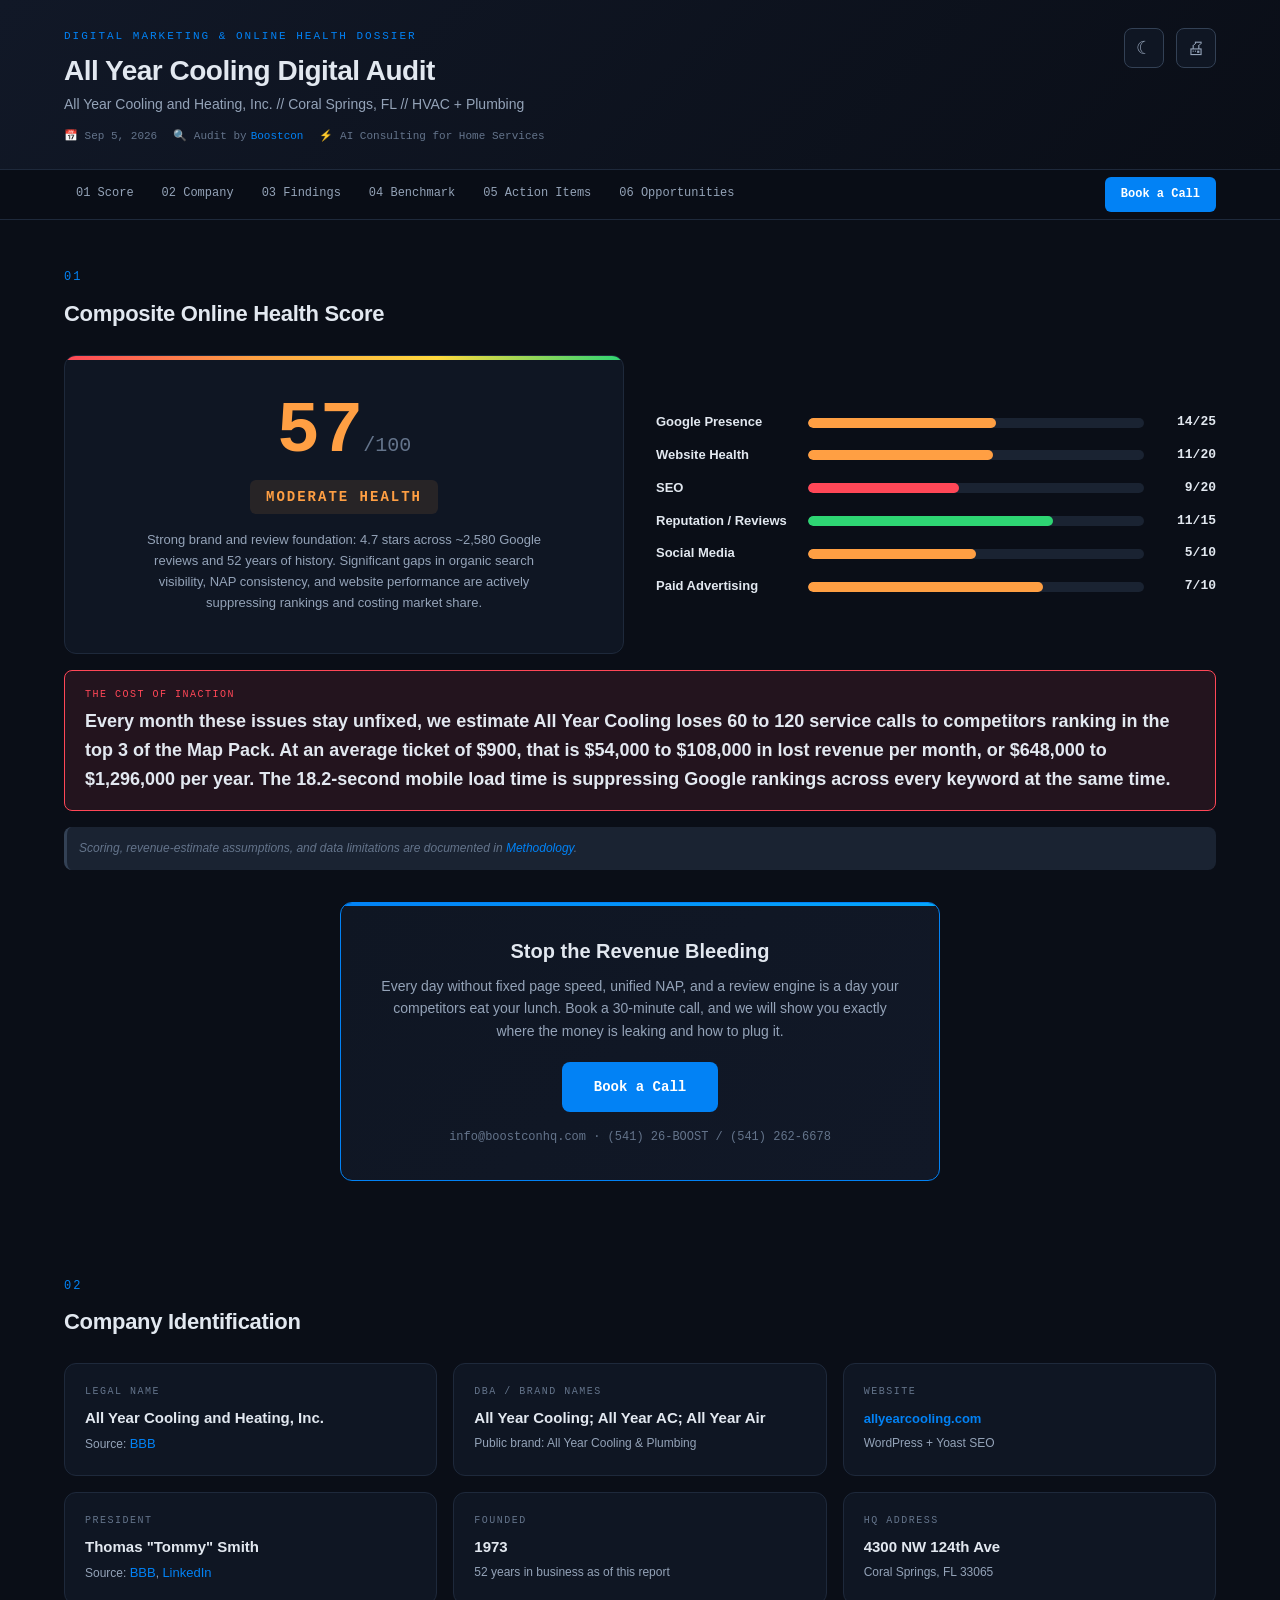
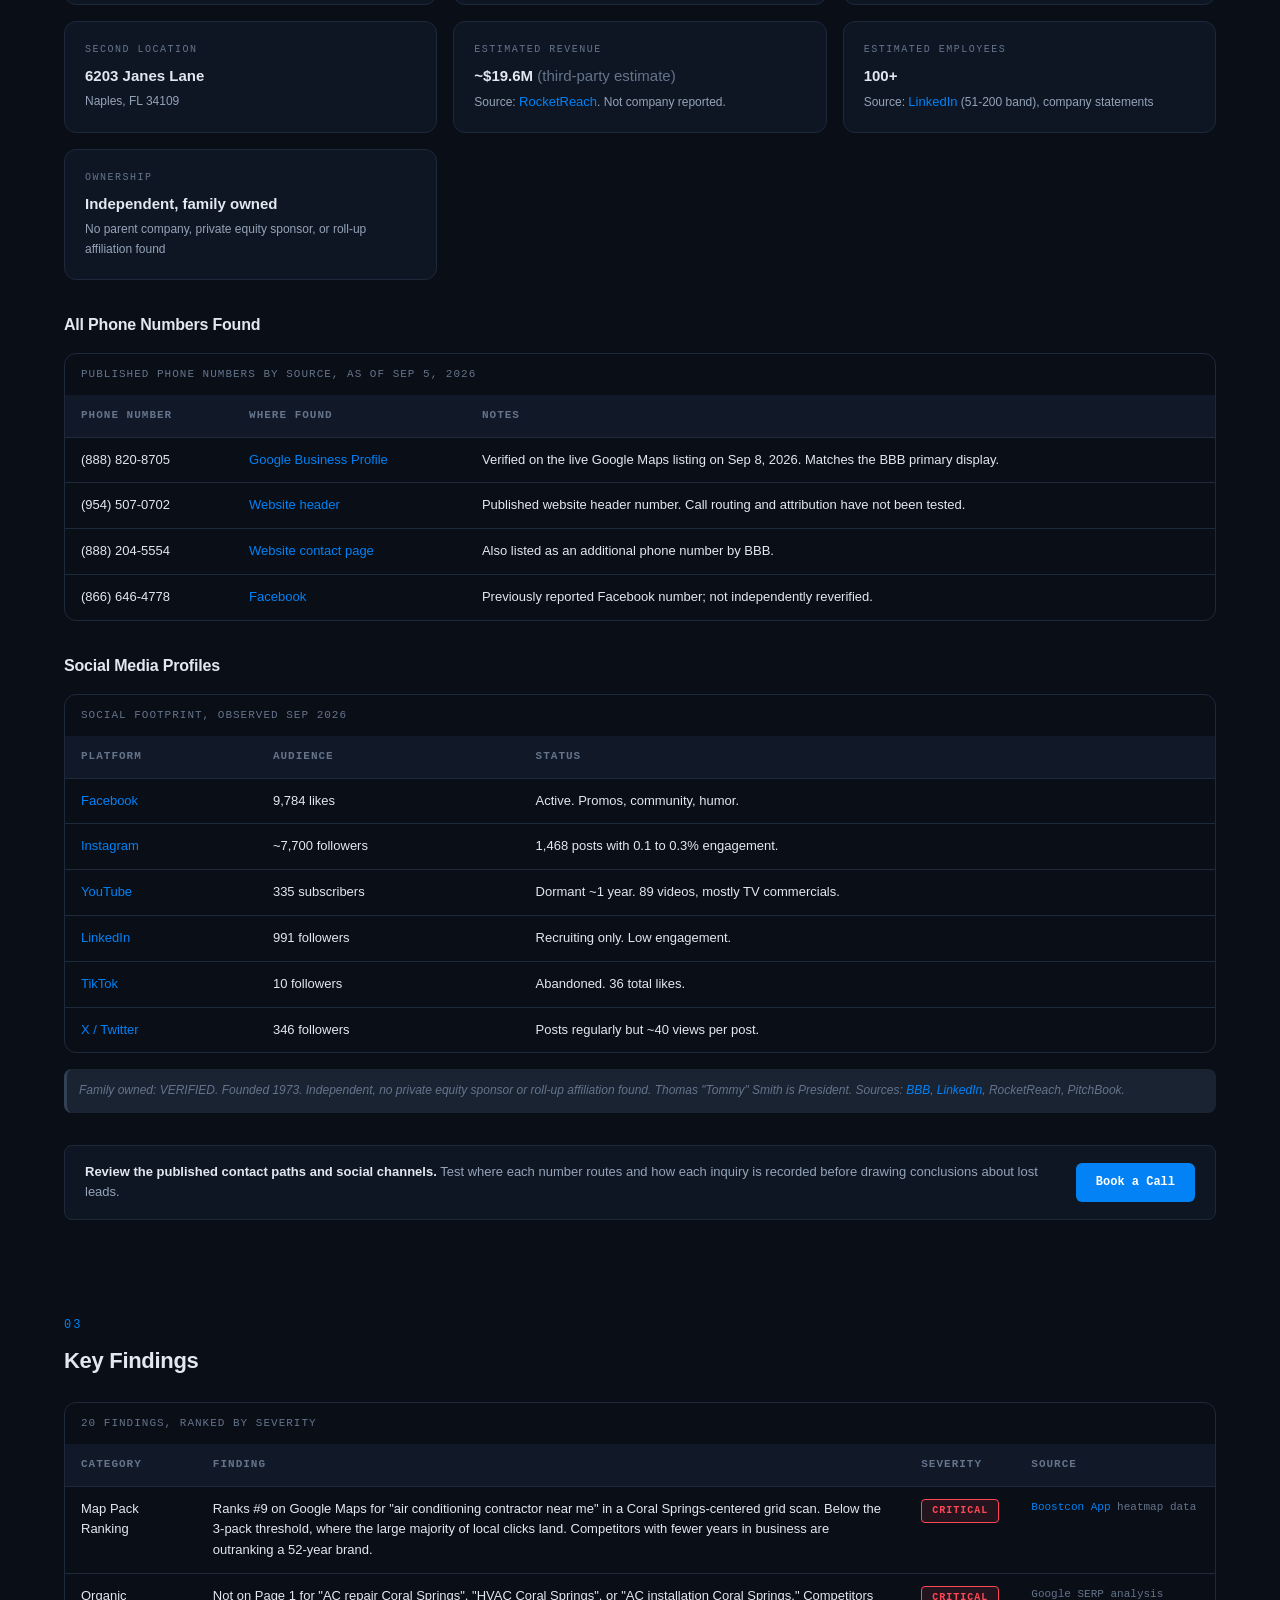
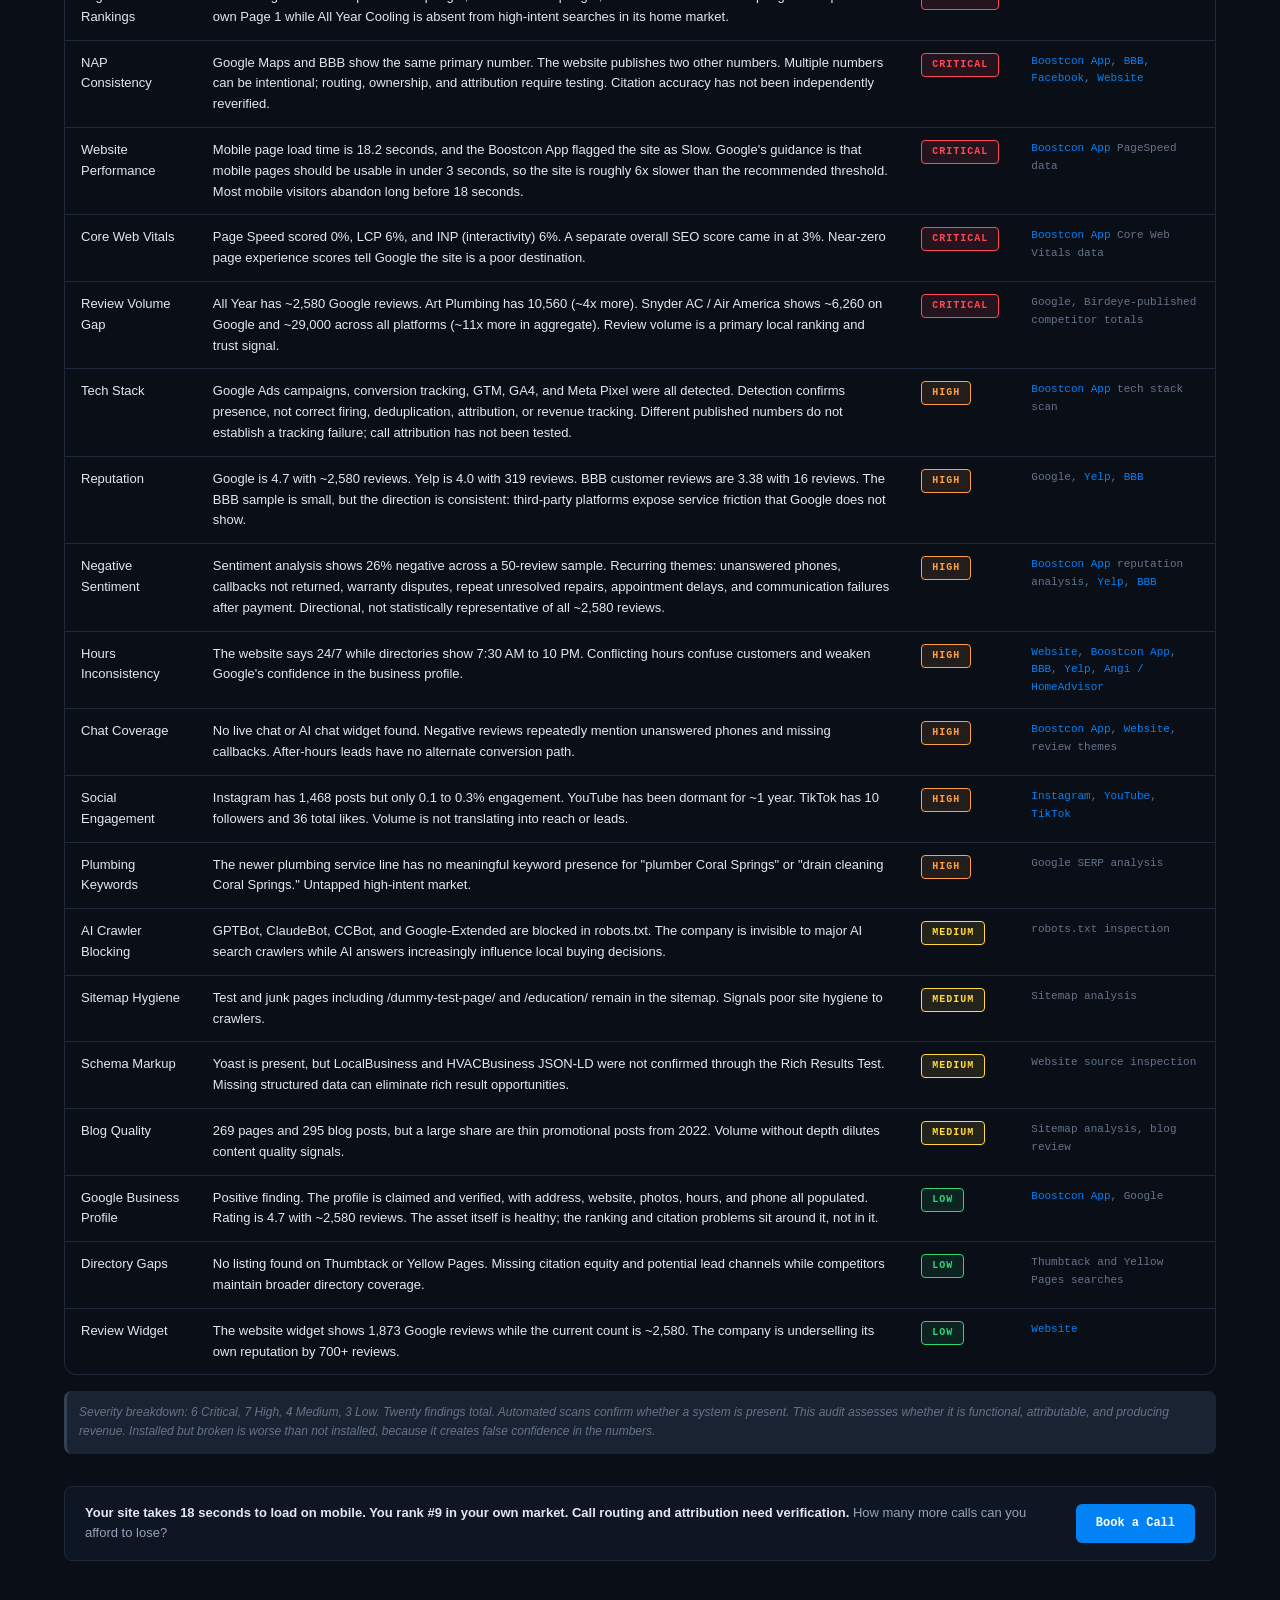
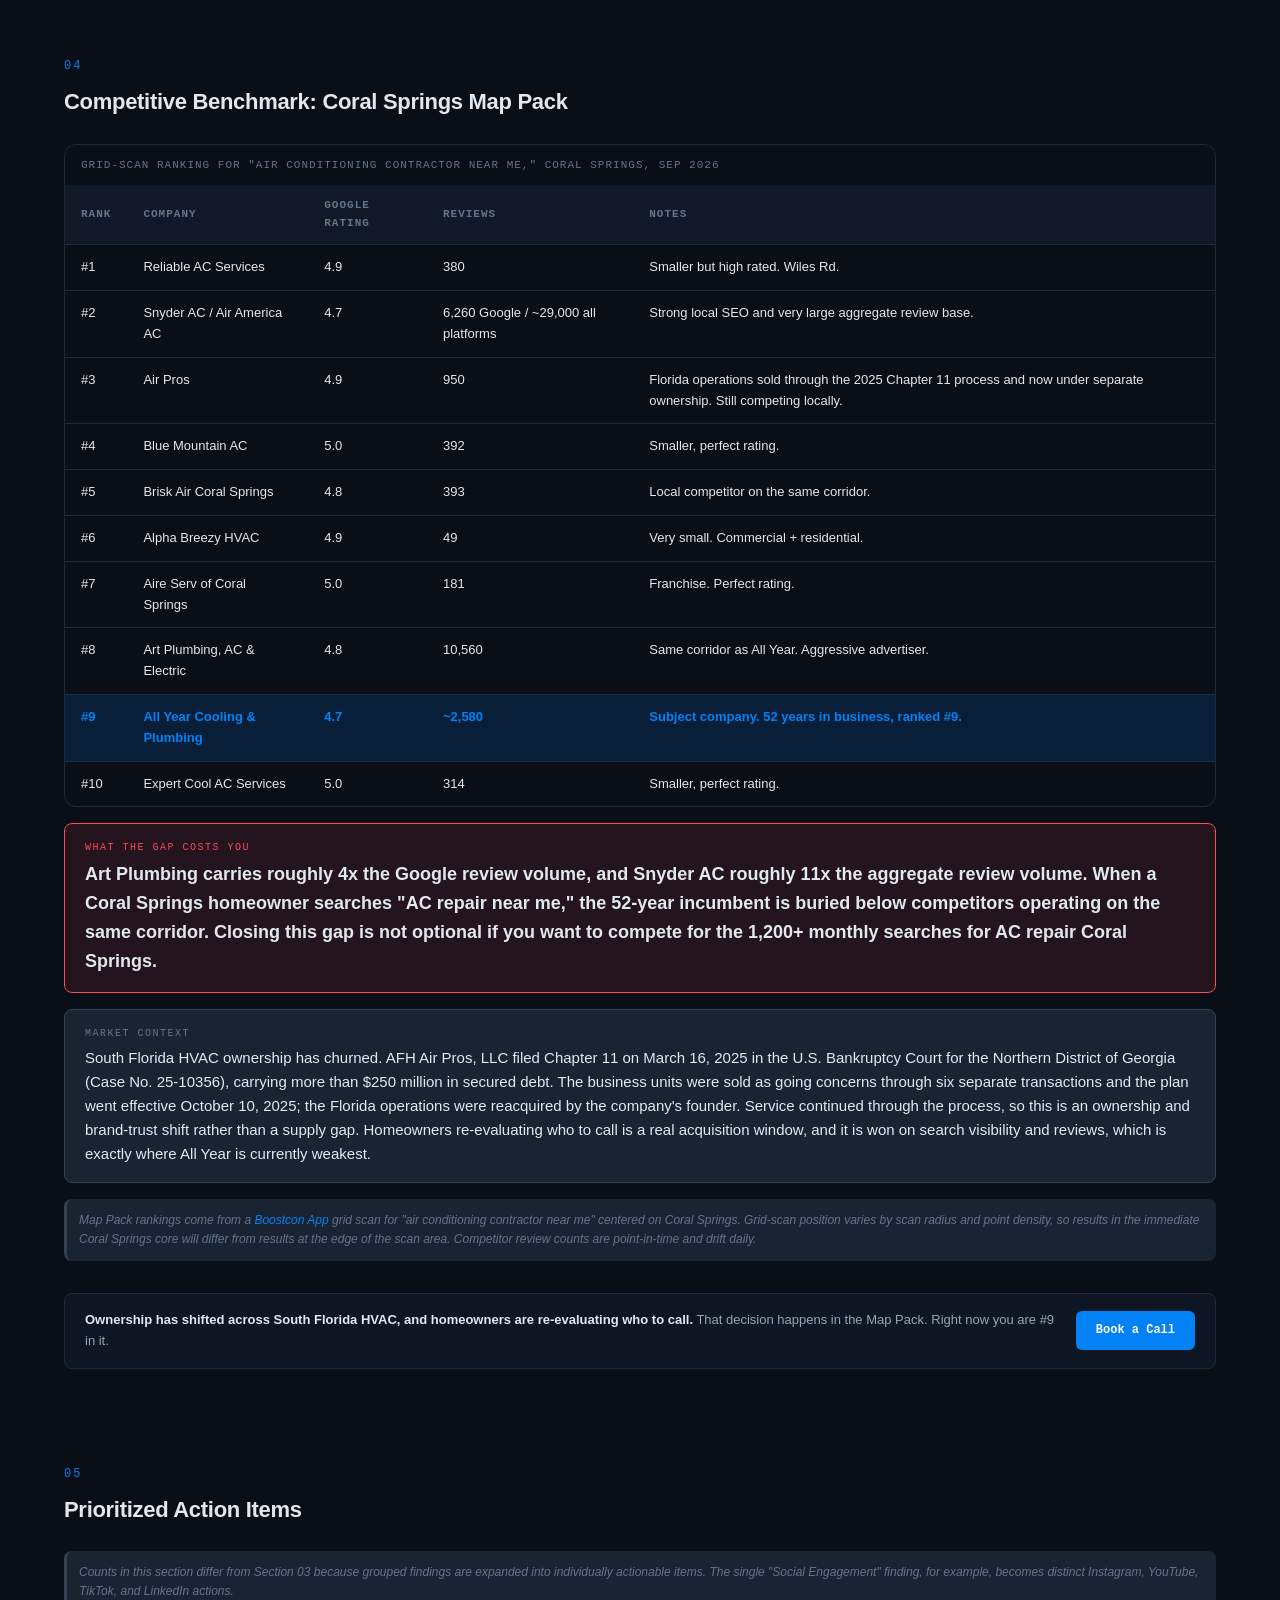
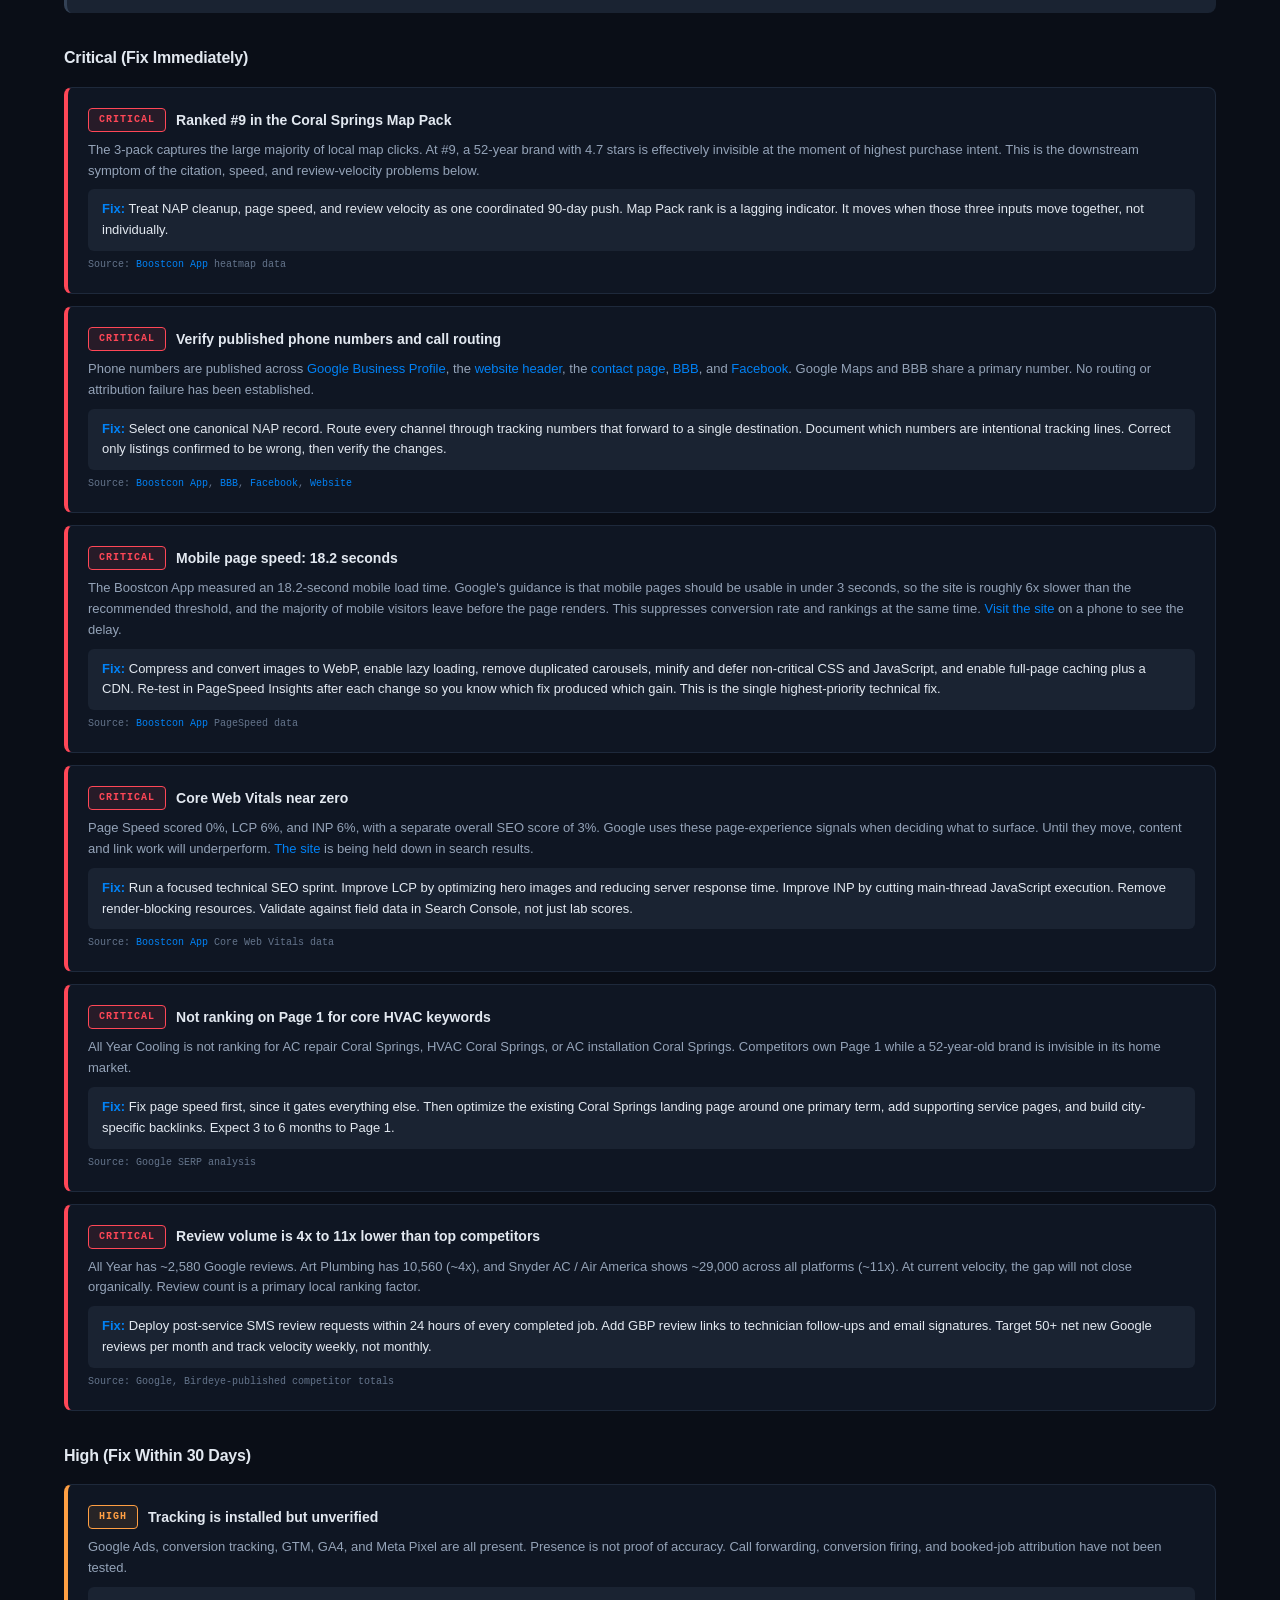
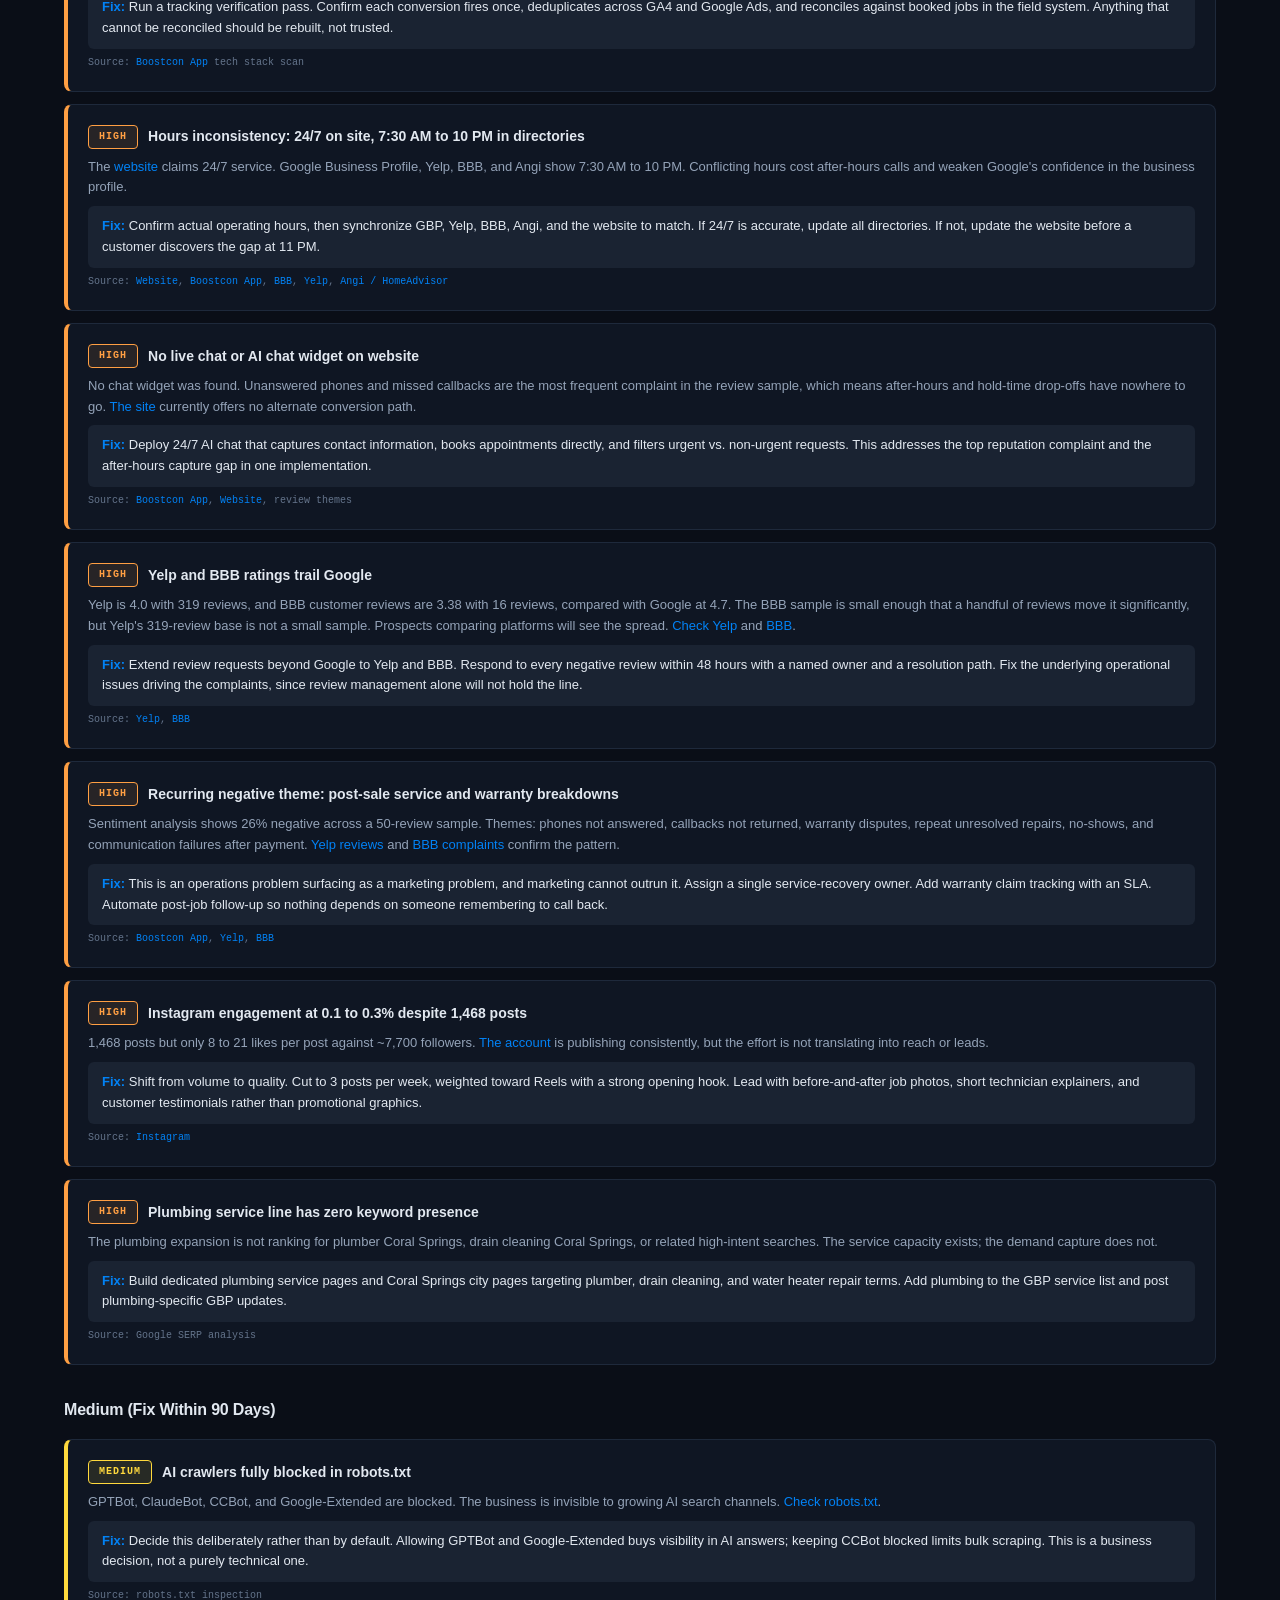
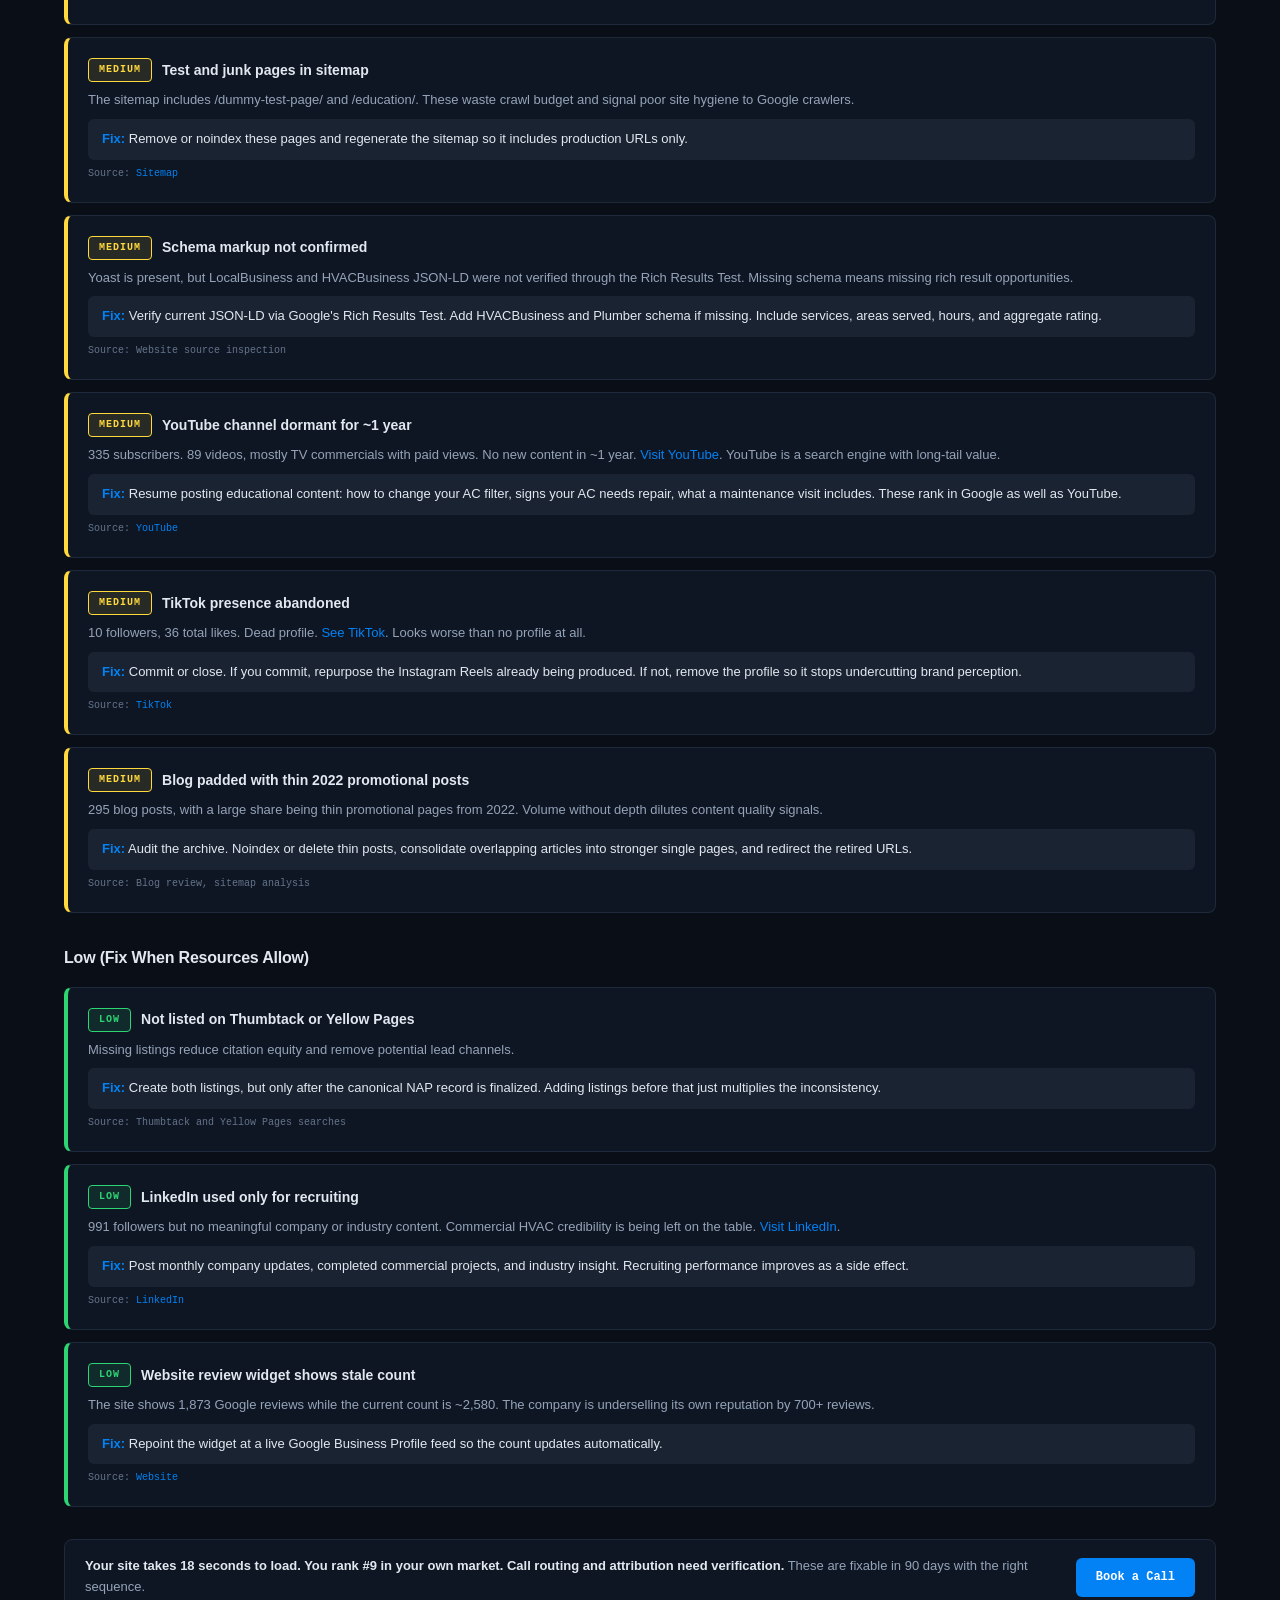
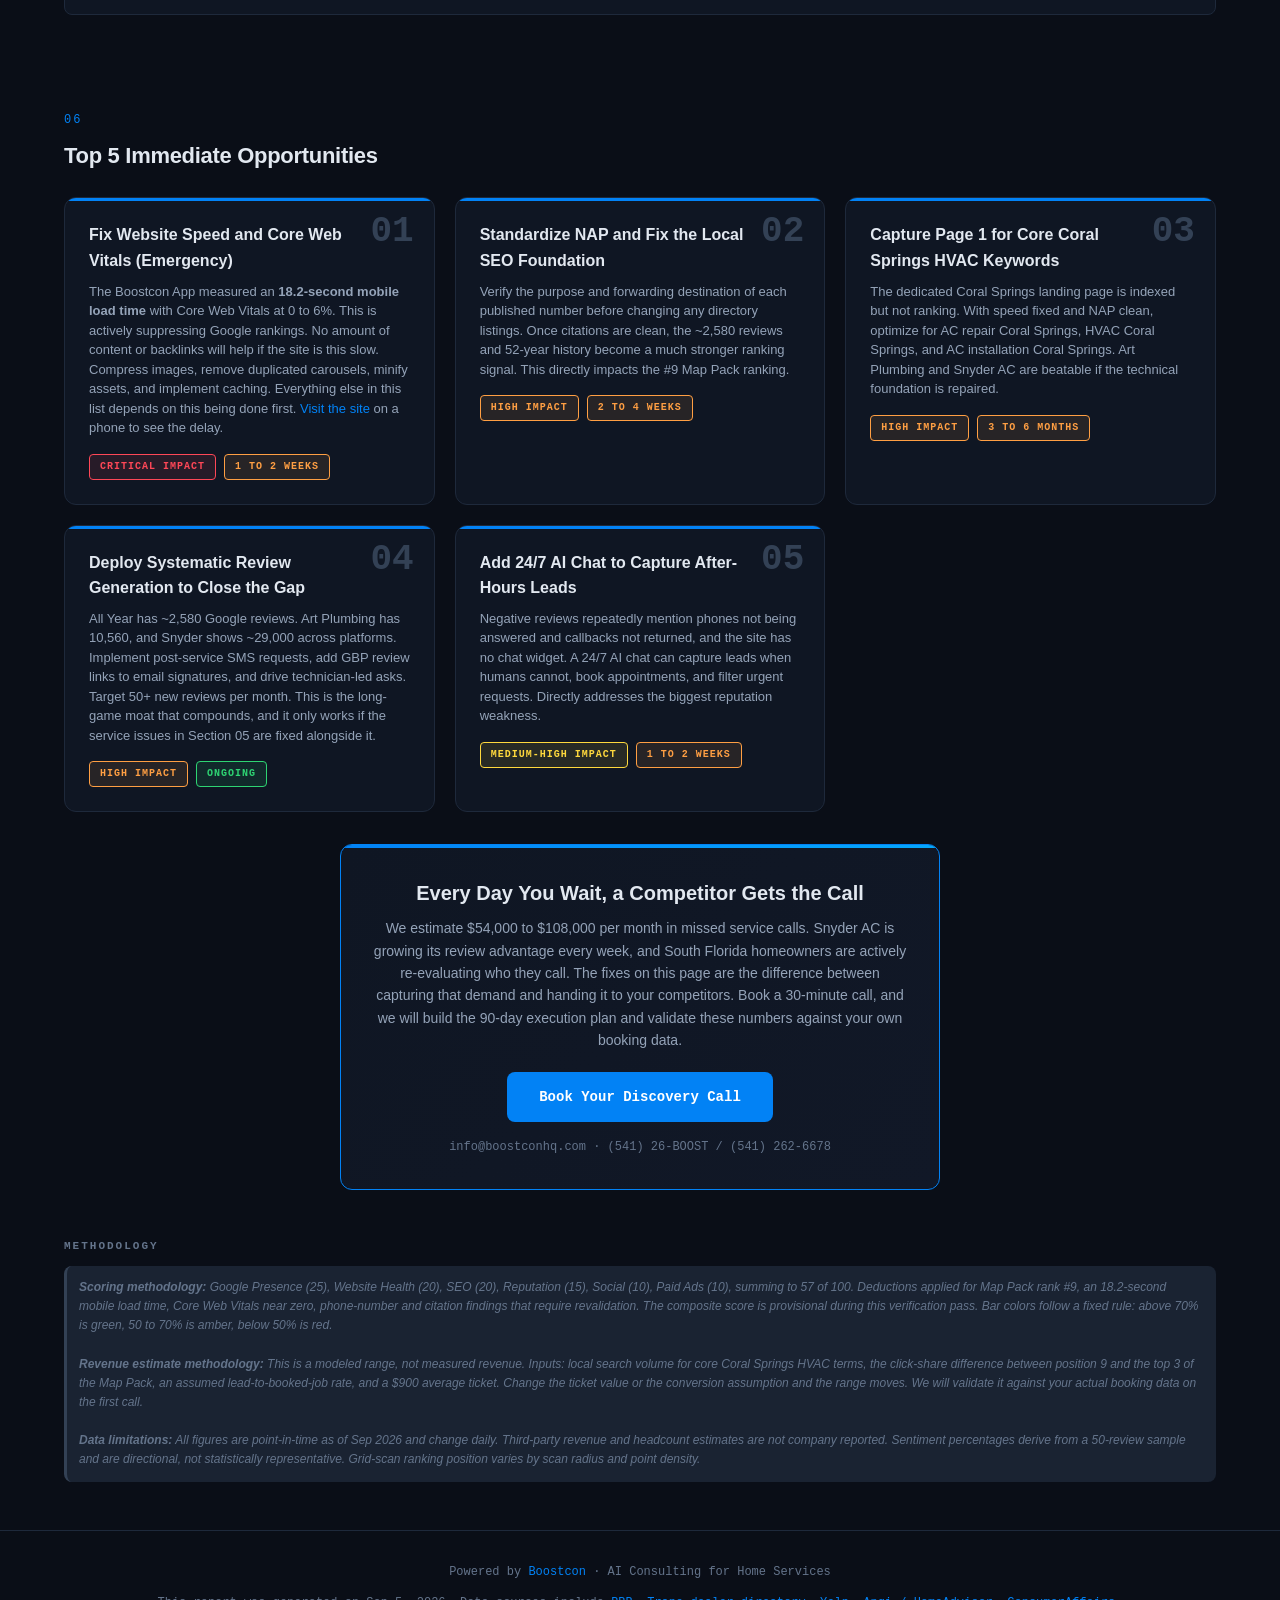
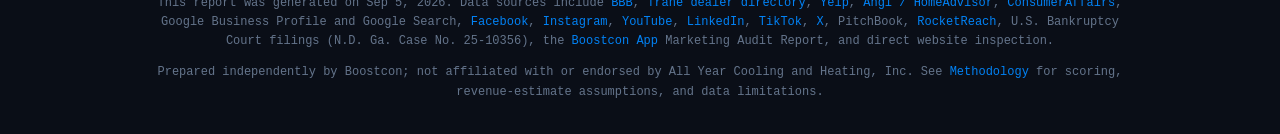
==== commit cf308cf4: "Removed duplicate found number" ====
--- a/allyear/index.html
+++ b/allyear/index.html
@@ -301,7 +301,6 @@
       <tr><td>(888) 820-8705</td><td><a href="https://maps.google.com/?q=All+Year+Cooling+4300+NW+124th+Ave+Coral+Springs+FL+33065" target="_blank" rel="noopener noreferrer">Google Business Profile</a></td><td>Verified on the live Google Maps listing on Sep 8, 2026. Matches the BBB primary display.</td></tr>
       <tr><td>(954) 507-0702</td><td><a href="https://allyearcooling.com" target="_blank" rel="noopener noreferrer">Website header</a></td><td>Published website header number. Call routing and attribution have not been tested.</td></tr>
       <tr><td>(888) 204-5554</td><td><a href="https://allyearcooling.com/contact/" target="_blank" rel="noopener noreferrer">Website contact page</a></td><td>Also listed as an additional phone number by BBB.</td></tr>
-      <tr><td>(888) 820-8705</td><td><a href="https://www.bbb.org/us/fl/coral-springs/profile/air-conditioning-contractor/all-year-cooling-and-heating-inc-0633-4003950" target="_blank" rel="noopener noreferrer">BBB</a></td><td>Matches the verified Google Business Profile number.</td></tr>
       <tr><td>(866) 646-4778</td><td><a href="https://www.facebook.com/AllYearCooling/" target="_blank" rel="noopener noreferrer">Facebook</a></td><td>Previously reported Facebook number; not independently reverified.</td></tr>
     </tbody>
   </table></div>
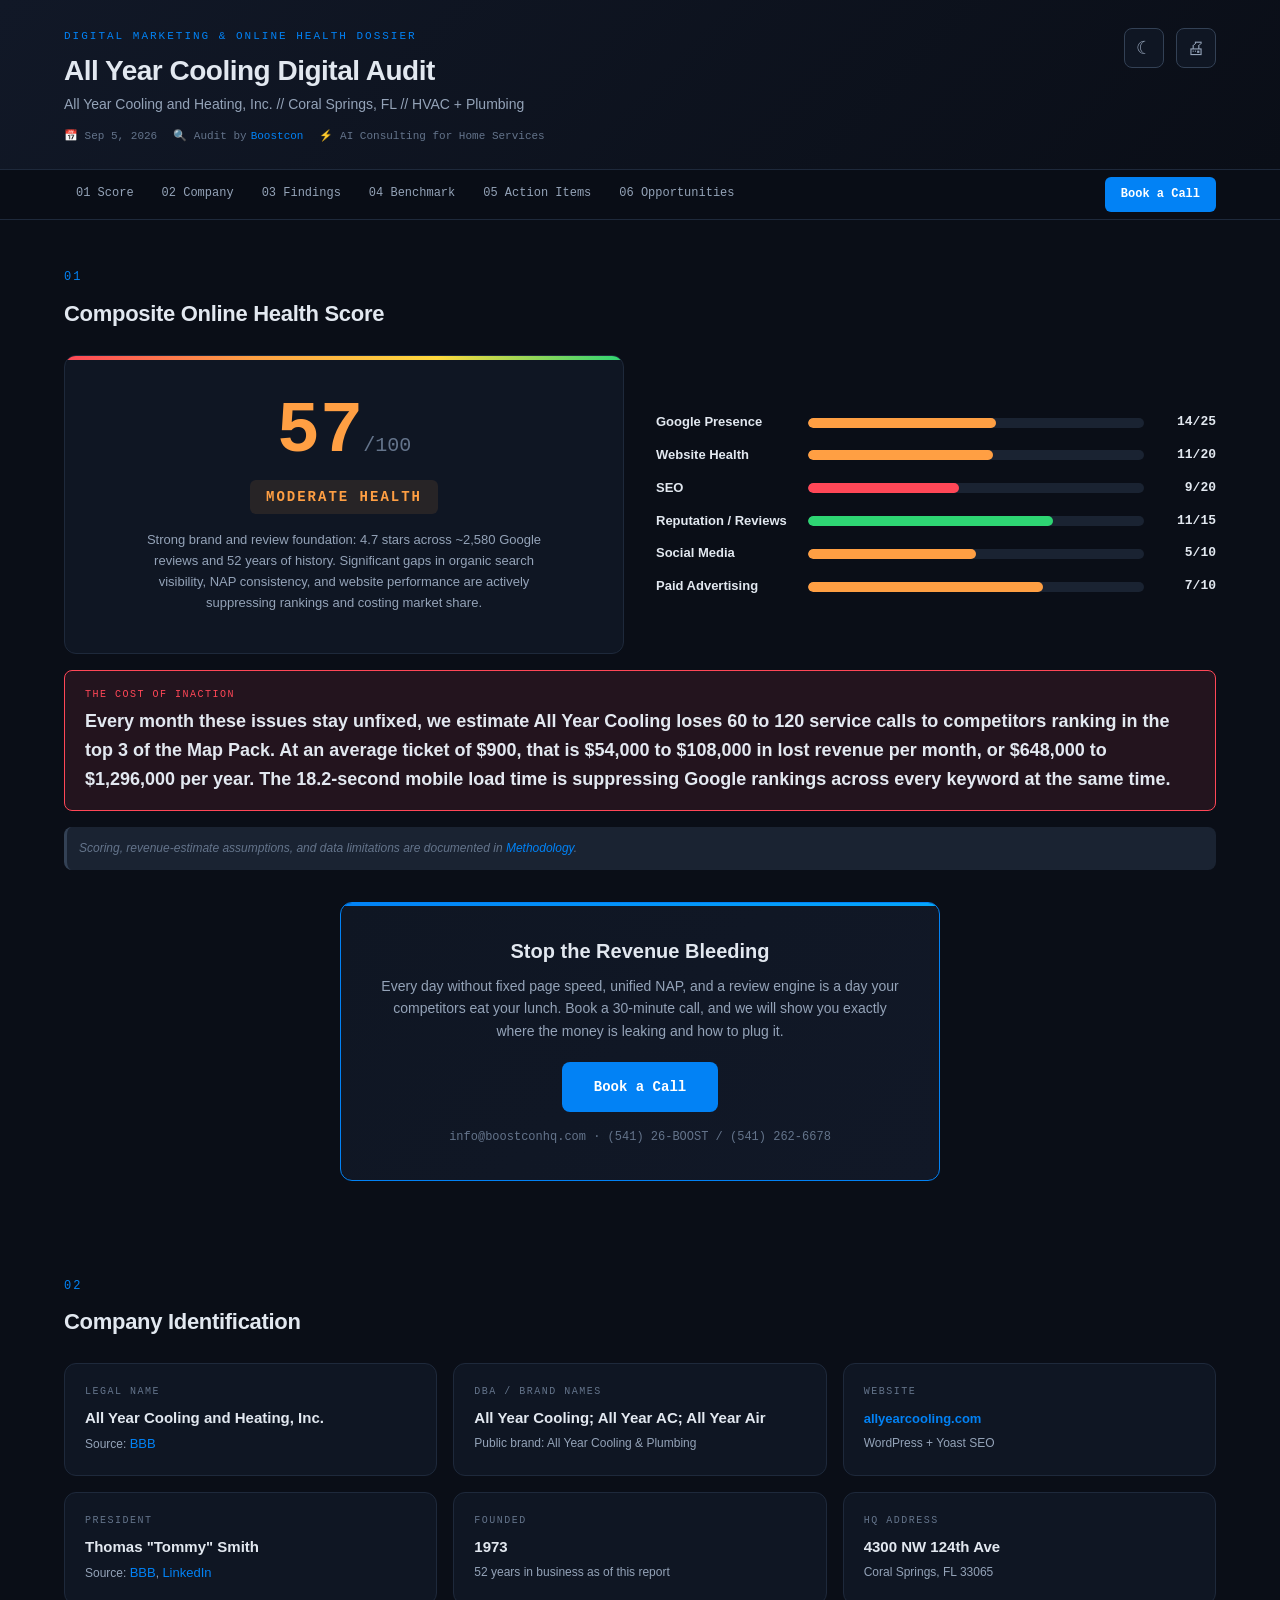
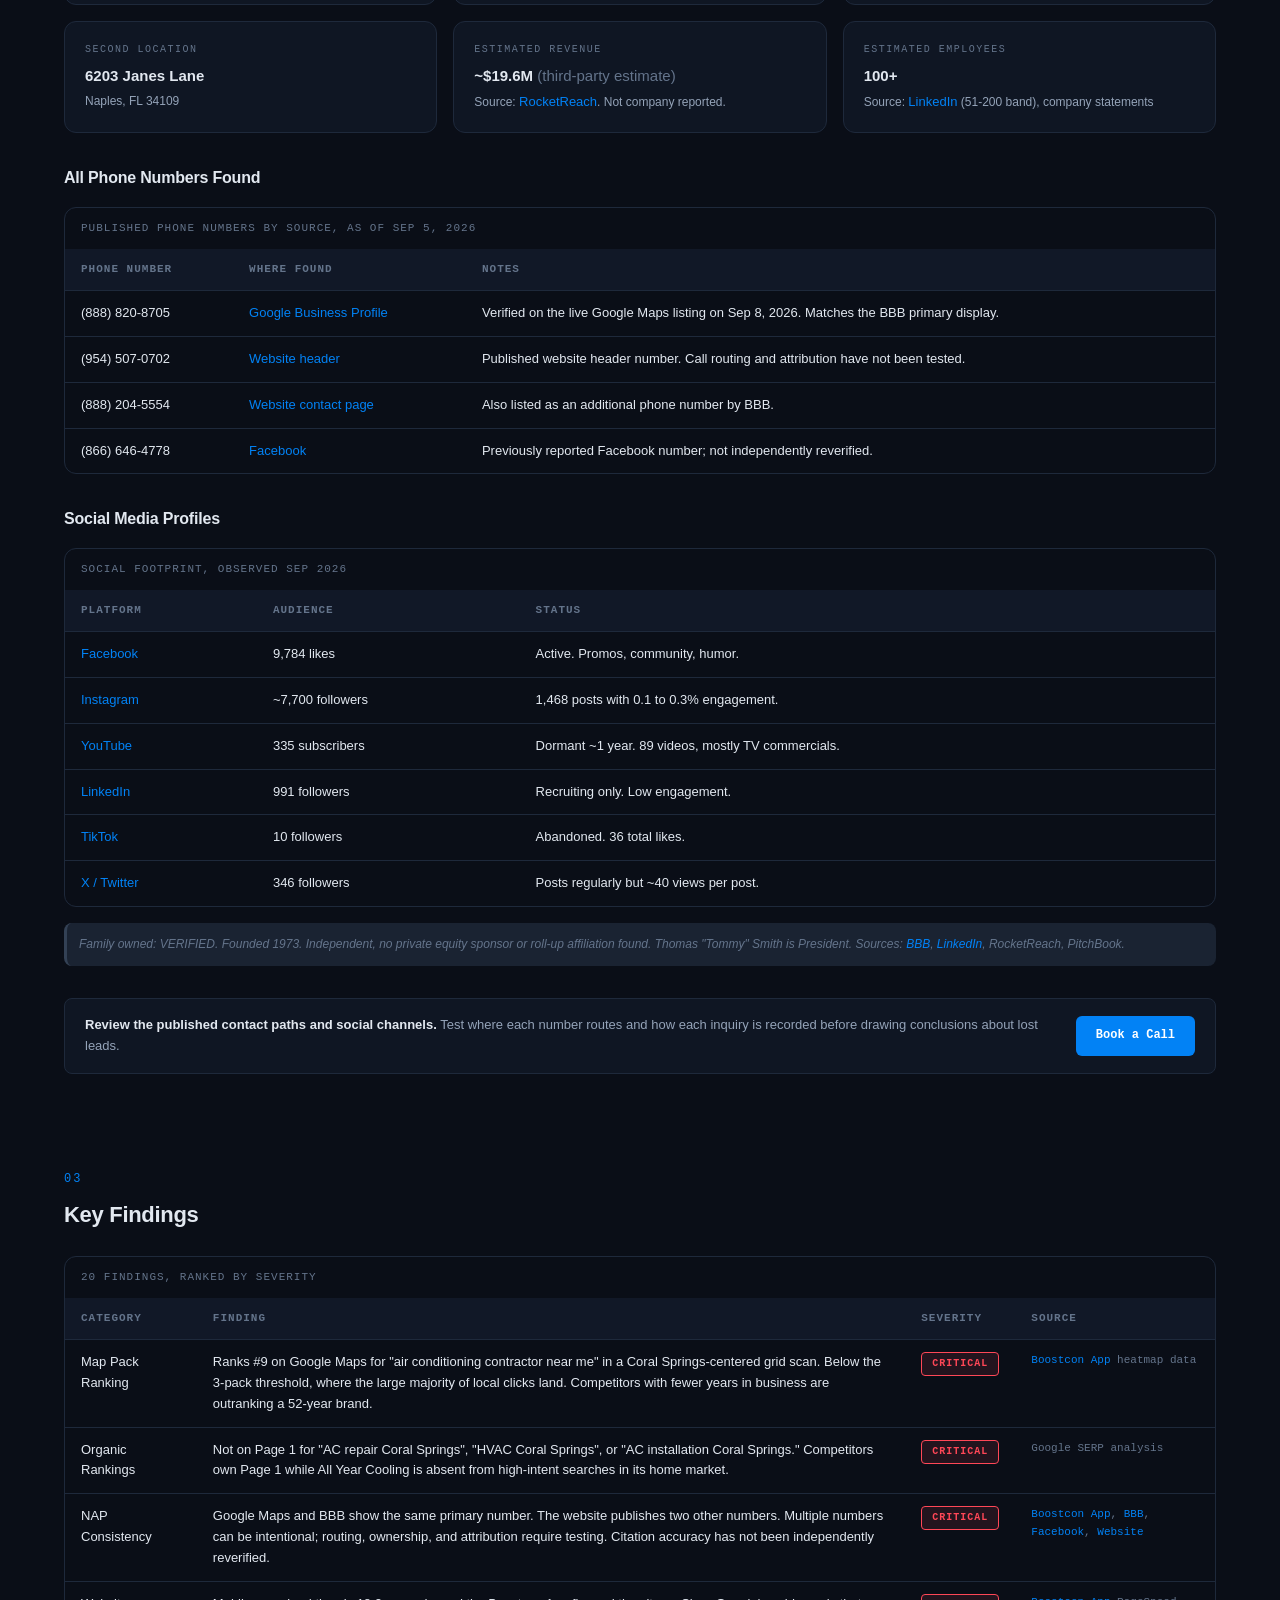
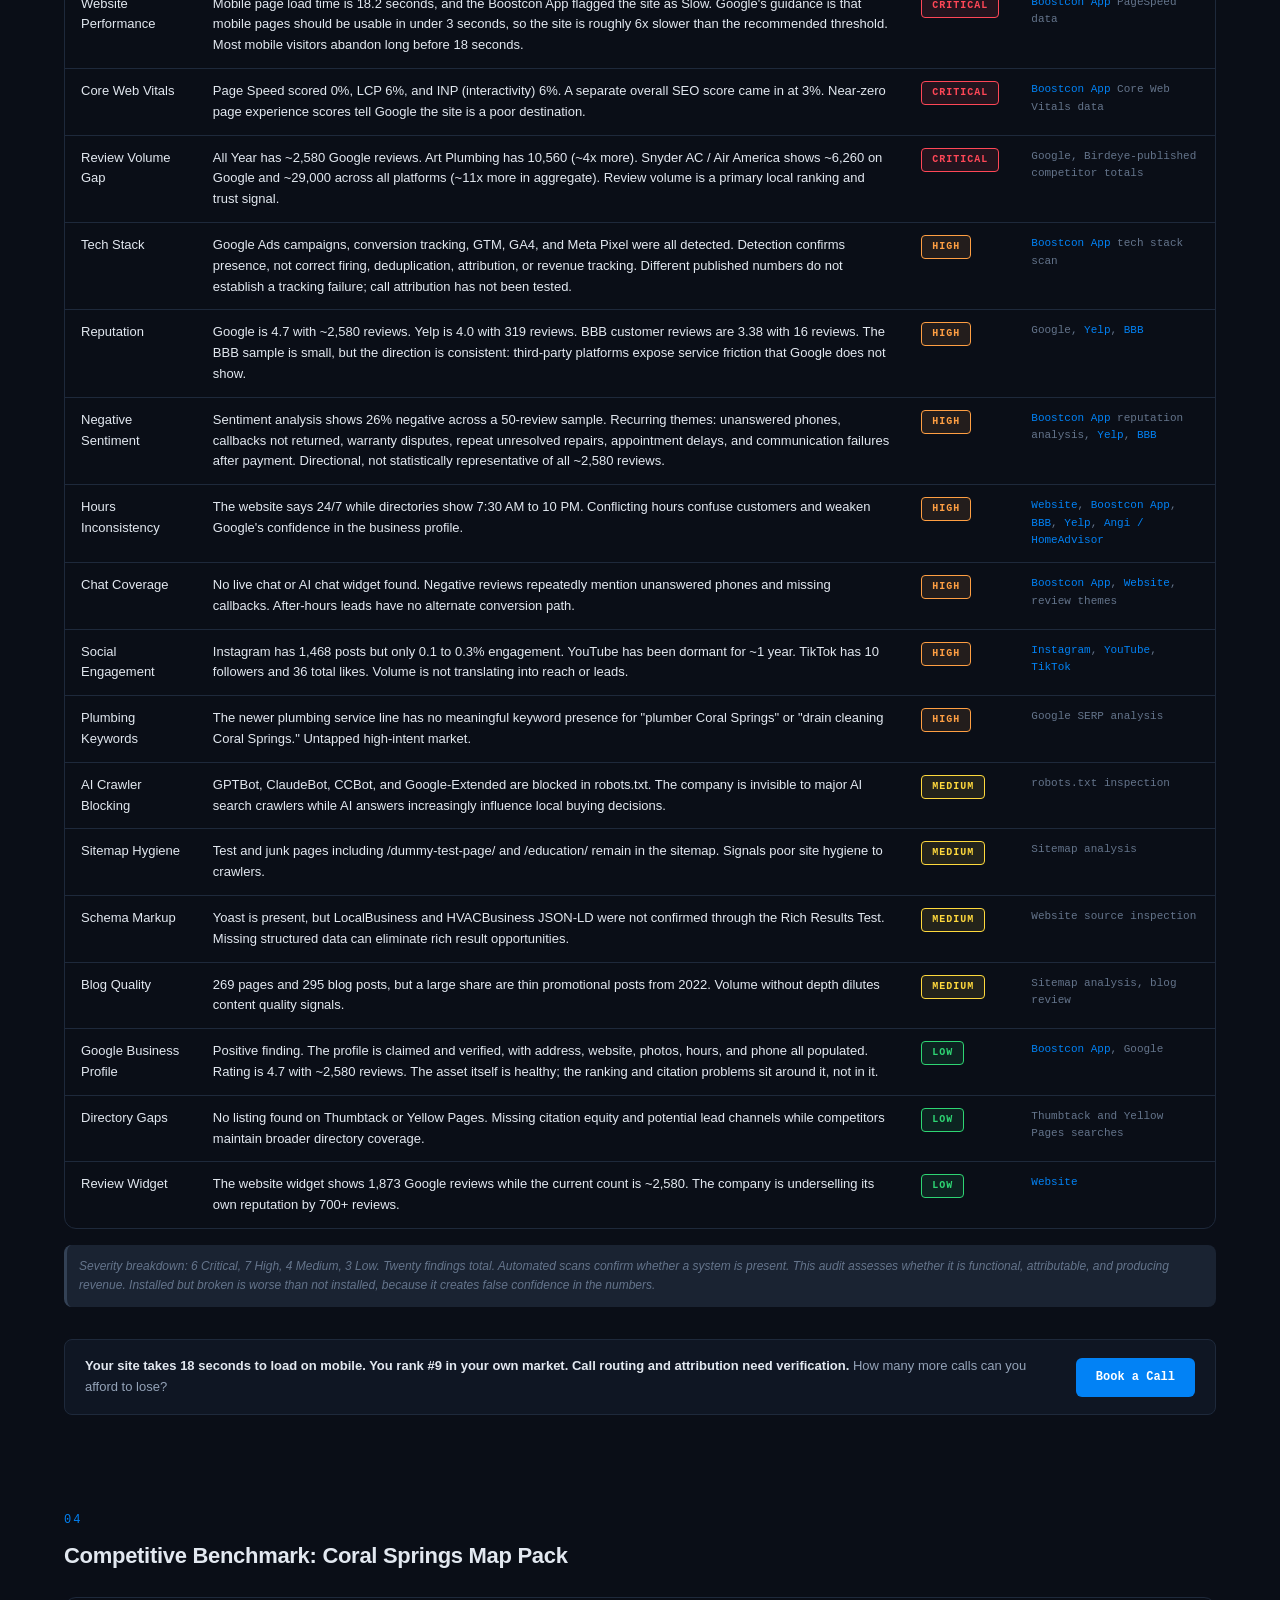
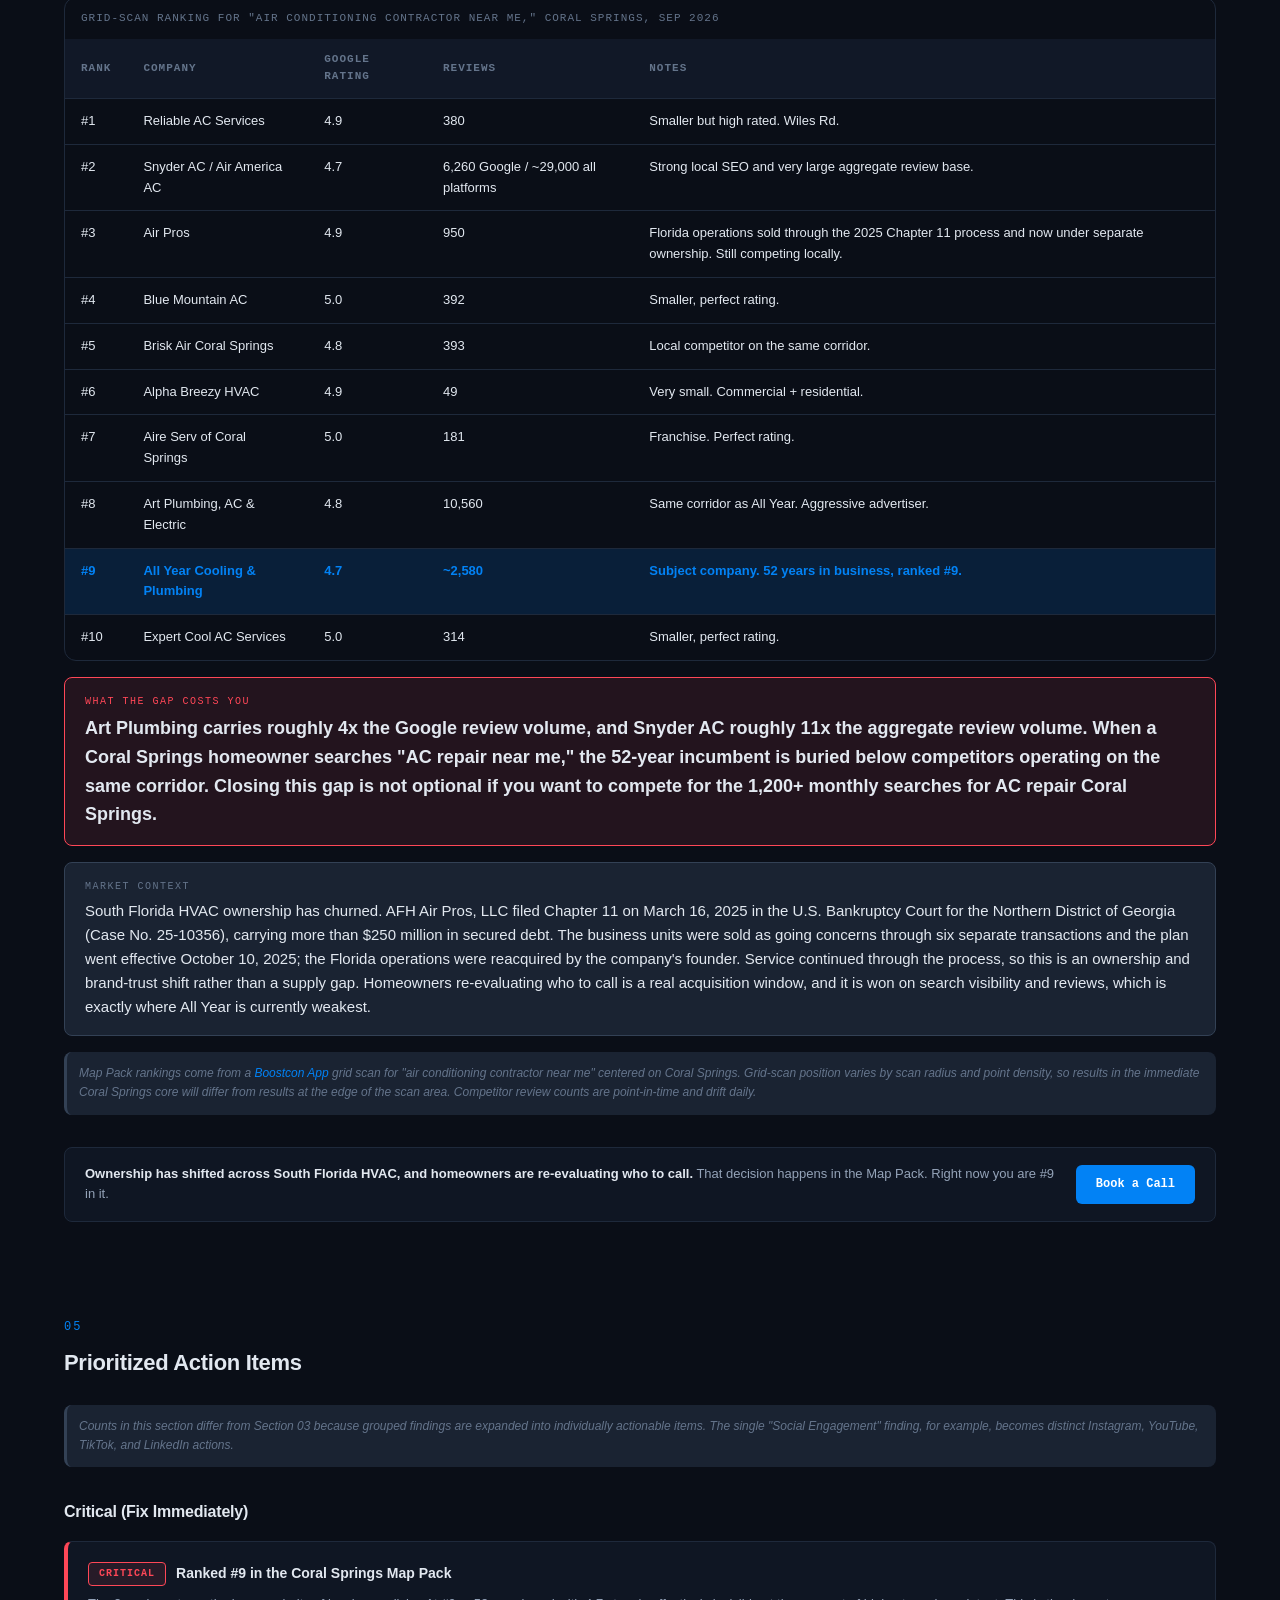
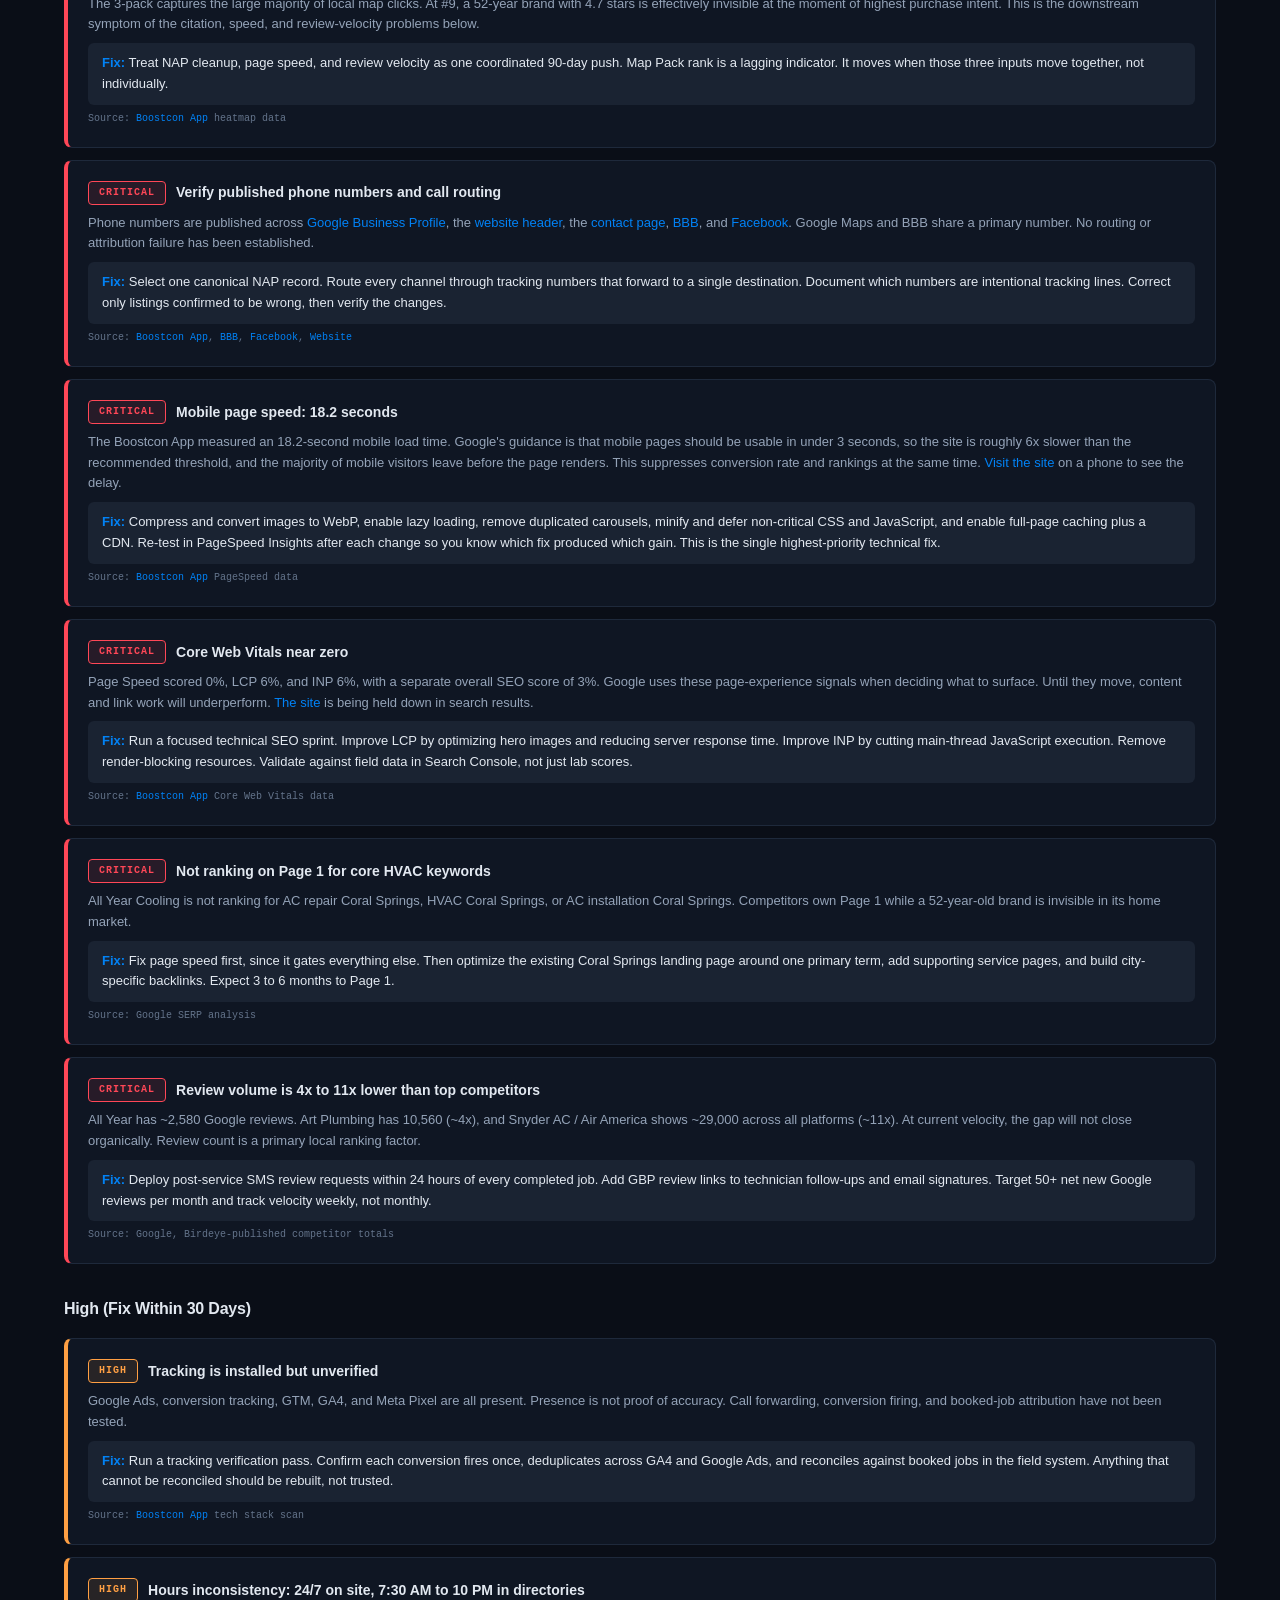
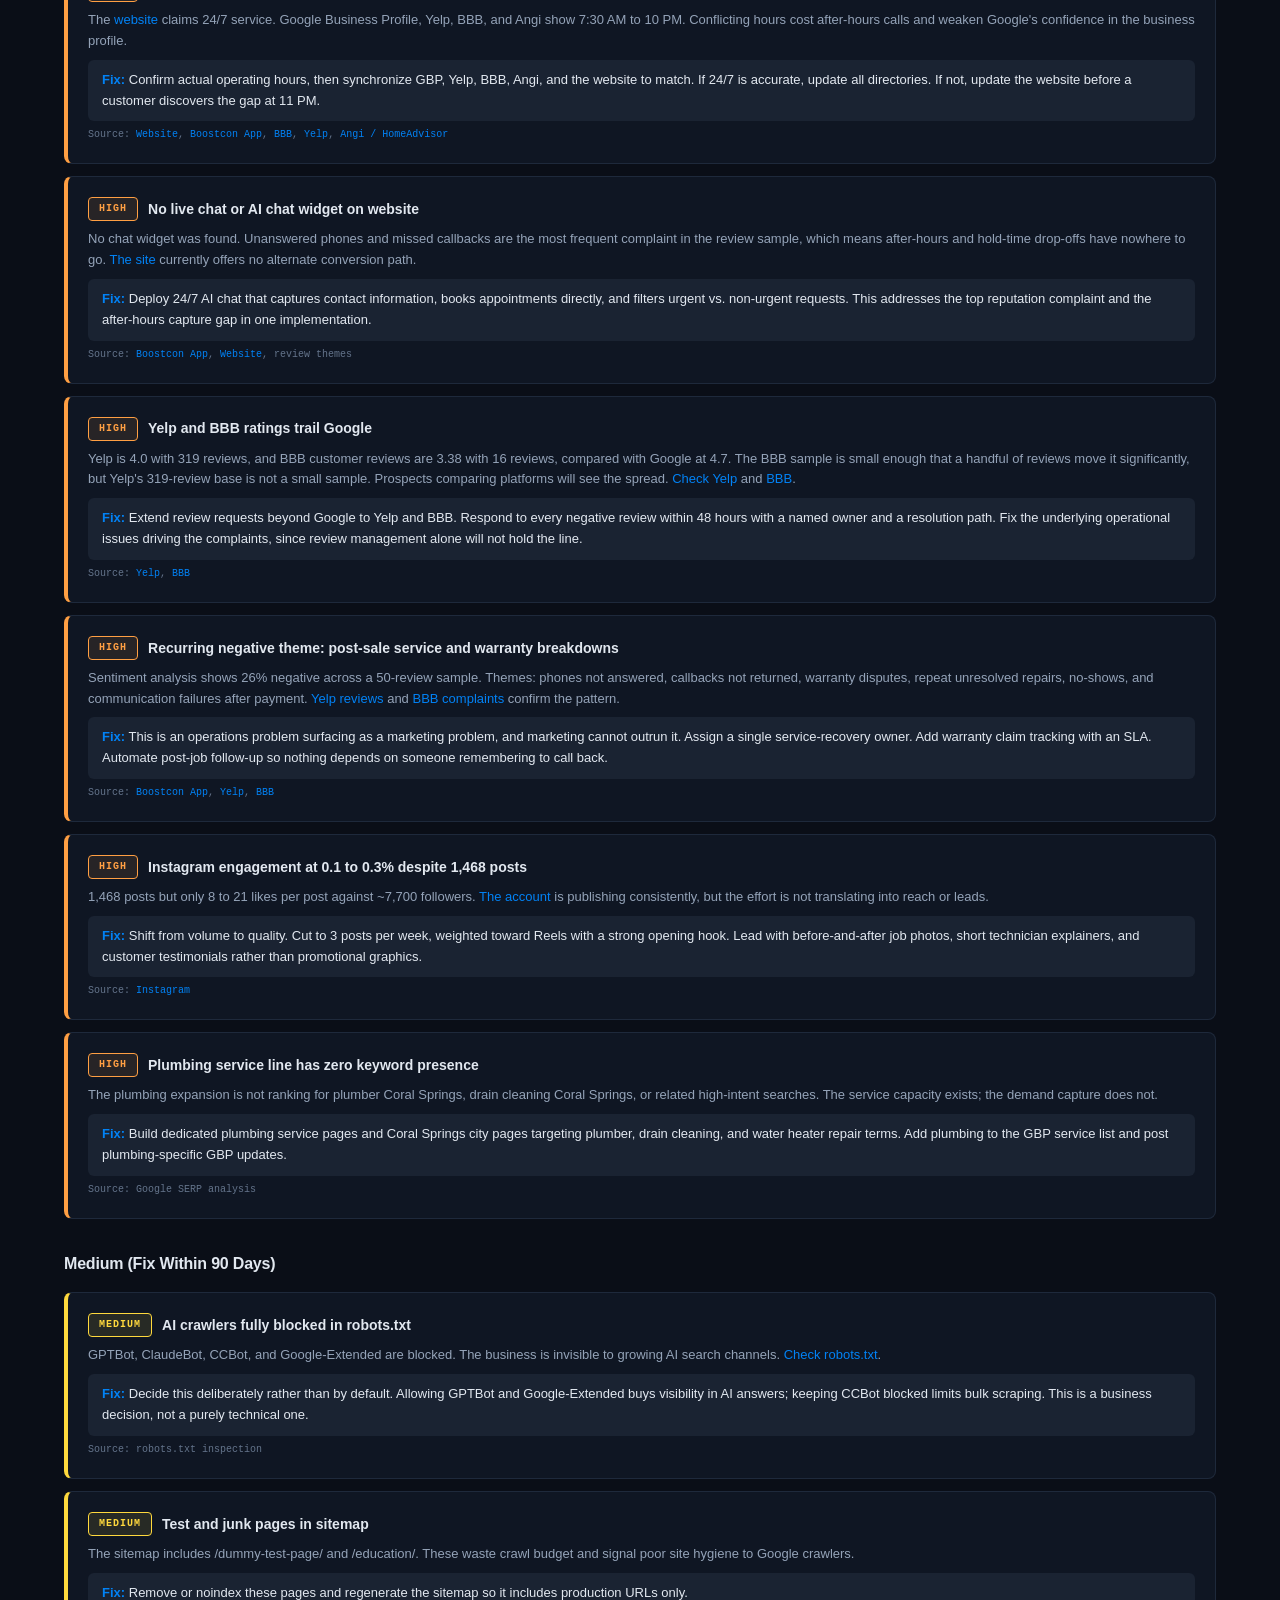
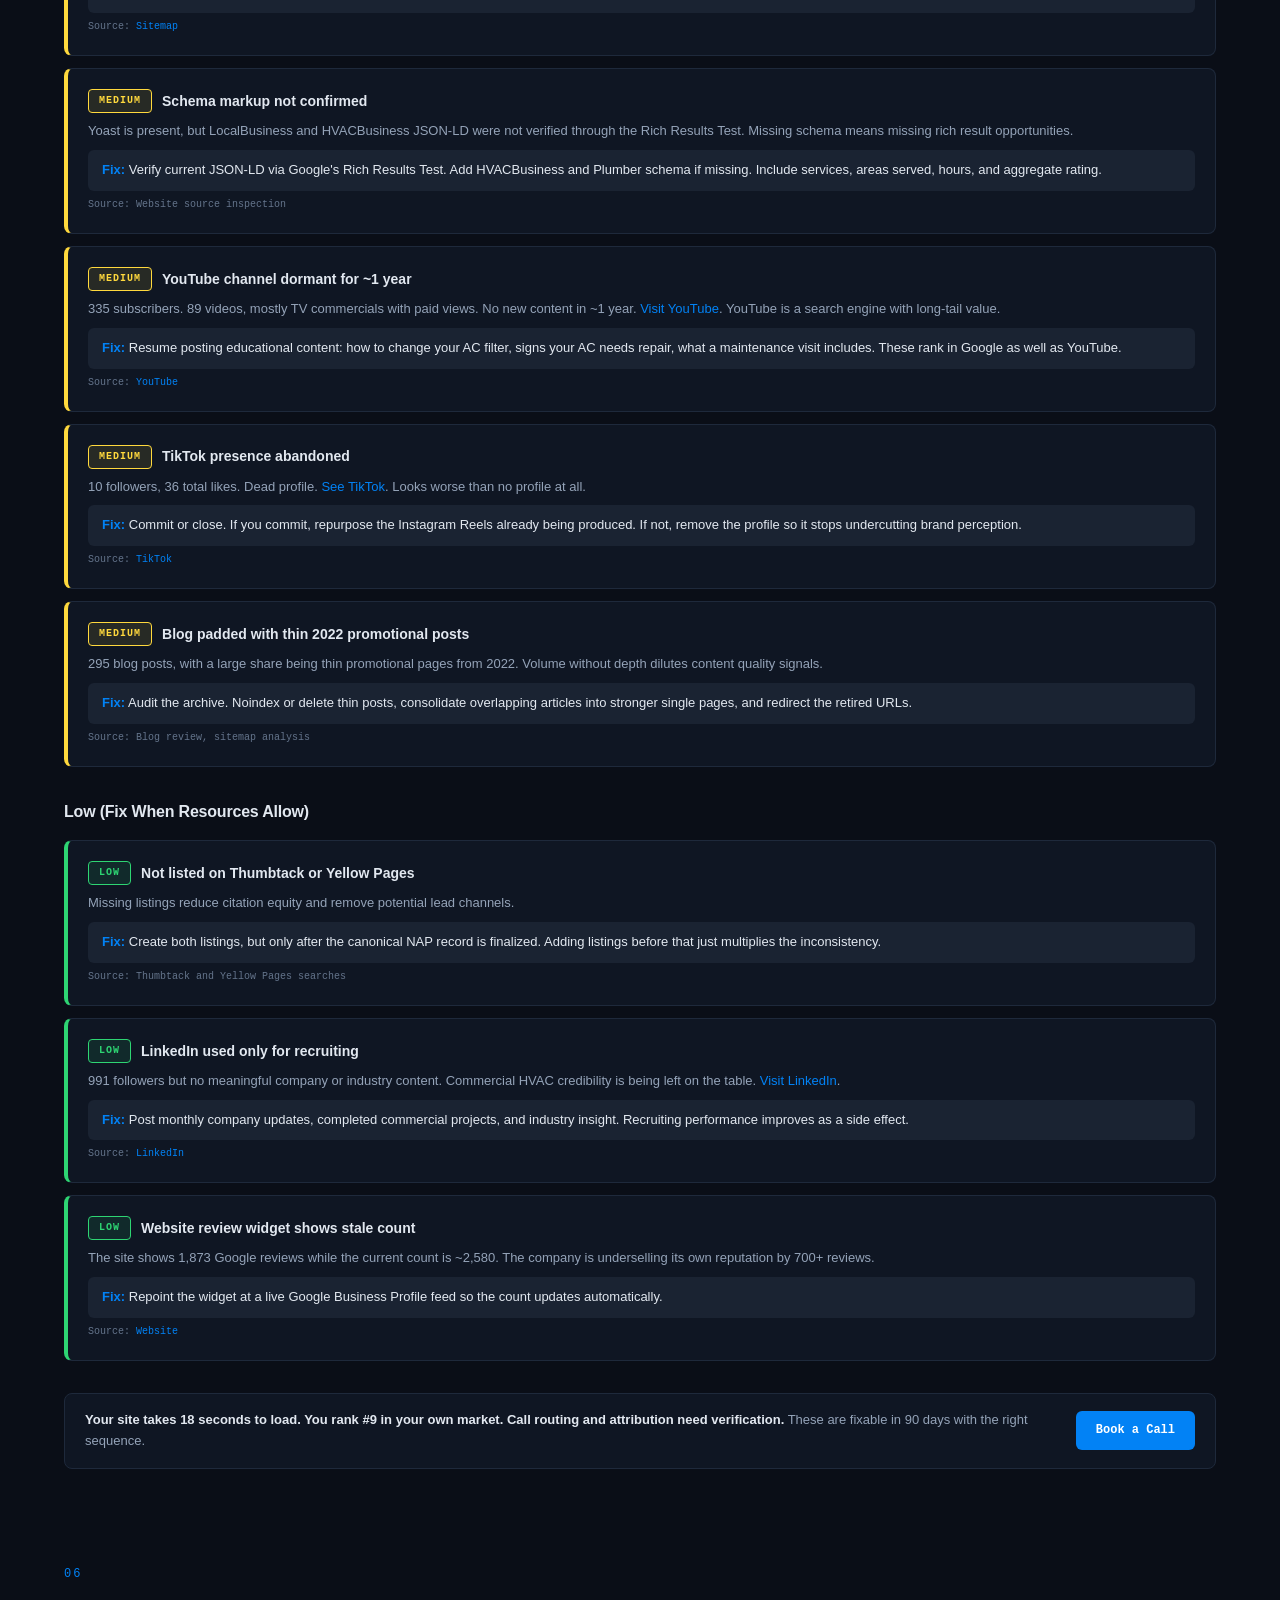
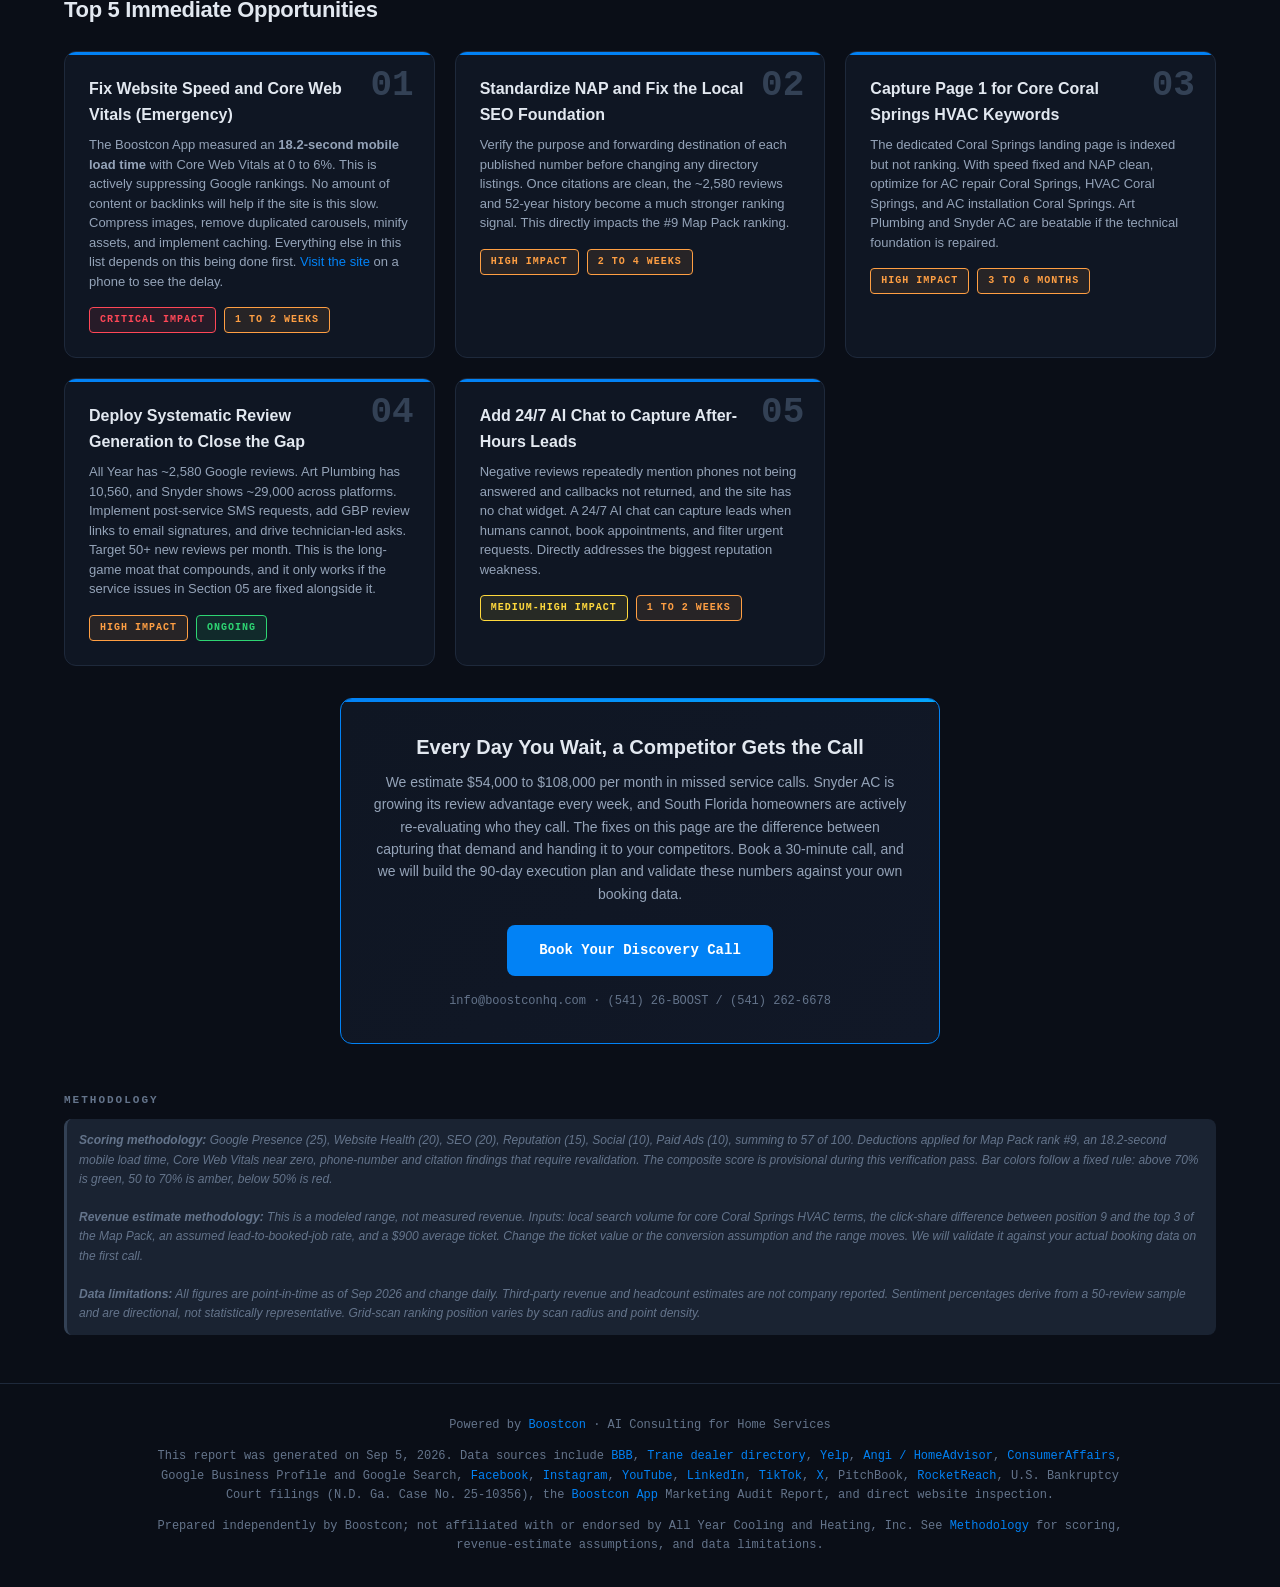
==== commit a866a6bc: "Update index.html" ====
--- a/allyear/index.html
+++ b/allyear/index.html
@@ -288,7 +288,6 @@
     <div class="data-card"><p class="data-card-label">Second Location</p><p class="data-card-value">6203 Janes Lane</p><p class="data-card-sub">Naples, FL 34109</p></div>
     <div class="data-card"><p class="data-card-label">Estimated Revenue</p><p class="data-card-value">~$19.6M <span class="qualifier">(third-party estimate)</span></p><p class="data-card-sub">Source: <a href="https://rocketreach.co/all-year-cooling-profile_b4b9b5d5fb0b61c7" target="_blank" rel="noopener noreferrer">RocketReach</a>. Not company reported.</p></div>
     <div class="data-card"><p class="data-card-label">Estimated Employees</p><p class="data-card-value">100+</p><p class="data-card-sub">Source: <a href="https://www.linkedin.com/company/all-year-cooling" target="_blank" rel="noopener noreferrer">LinkedIn</a> (51-200 band), company statements</p></div>
-    <div class="data-card"><p class="data-card-label">Ownership</p><p class="data-card-value">Independent, family owned</p><p class="data-card-sub">No parent company, private equity sponsor, or roll-up affiliation found</p></div>
   </div>
 
   <h3 class="sub-title">All Phone Numbers Found</h3>
